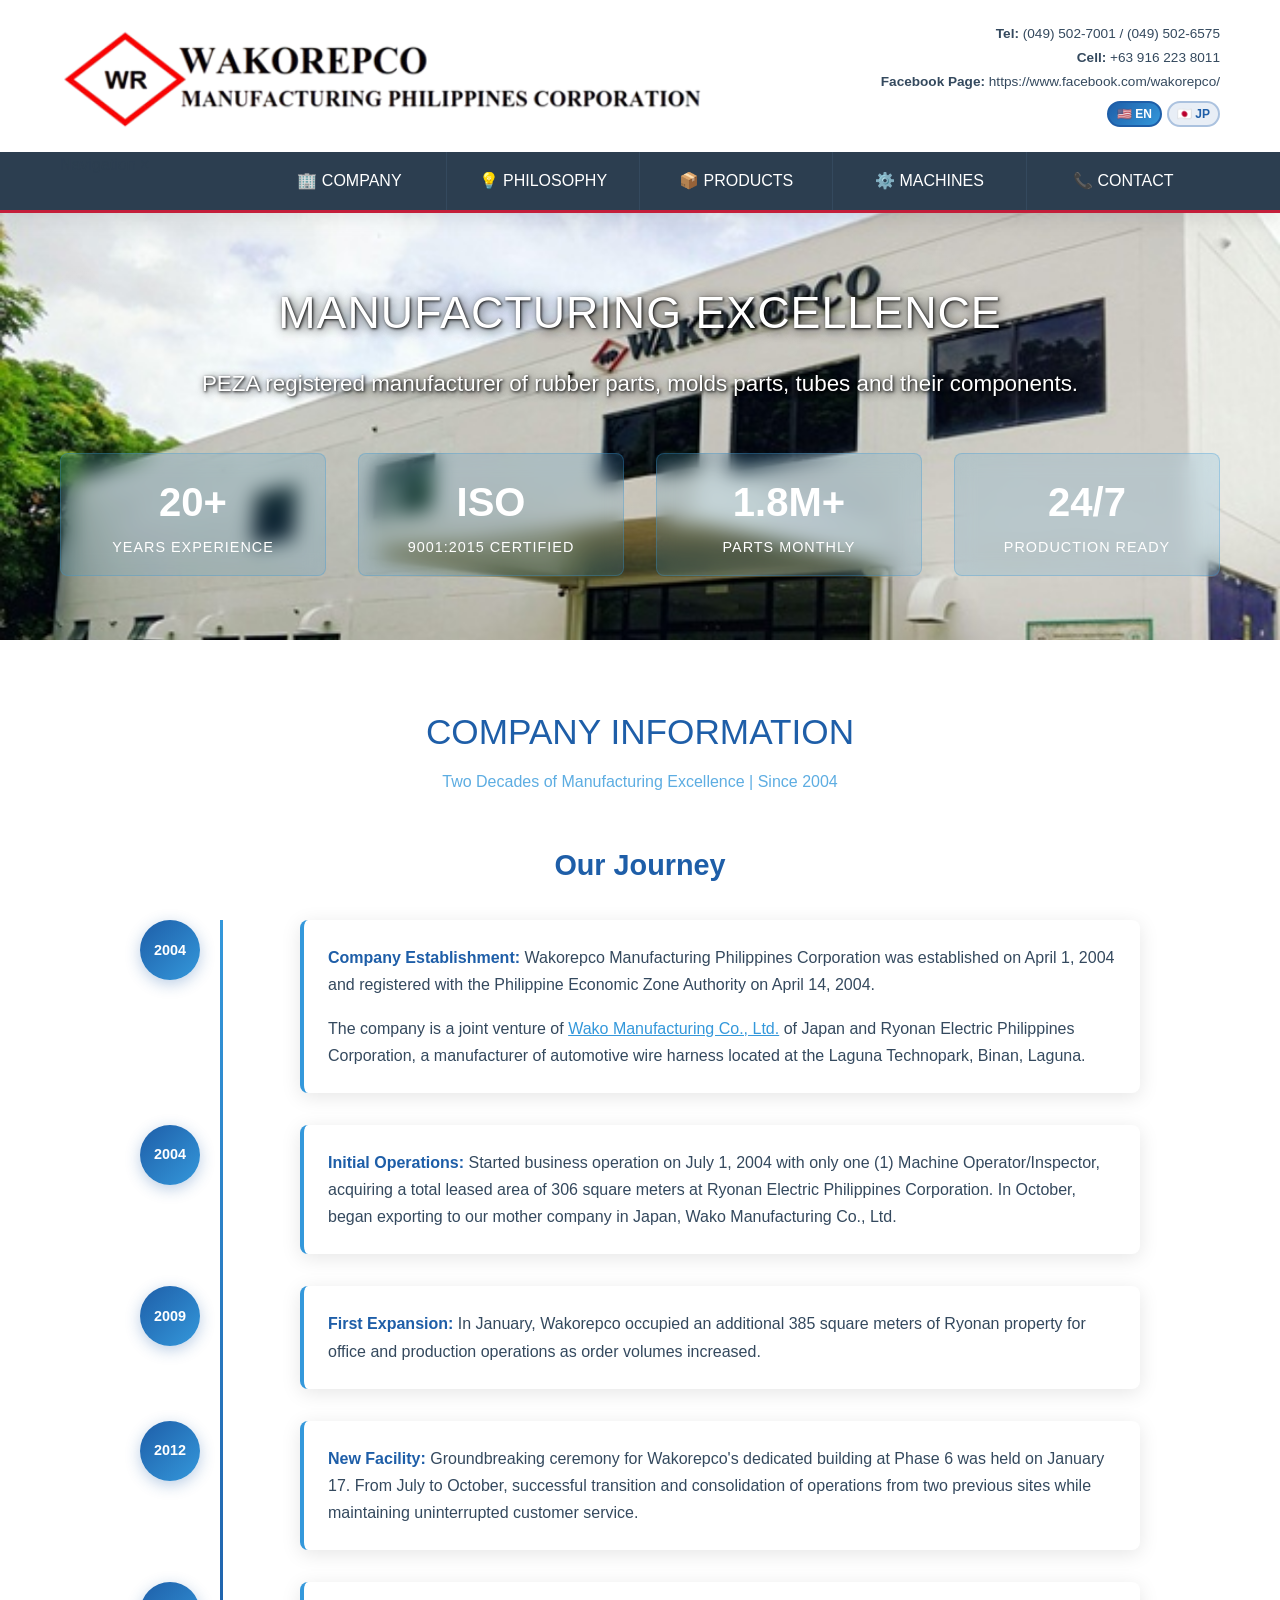
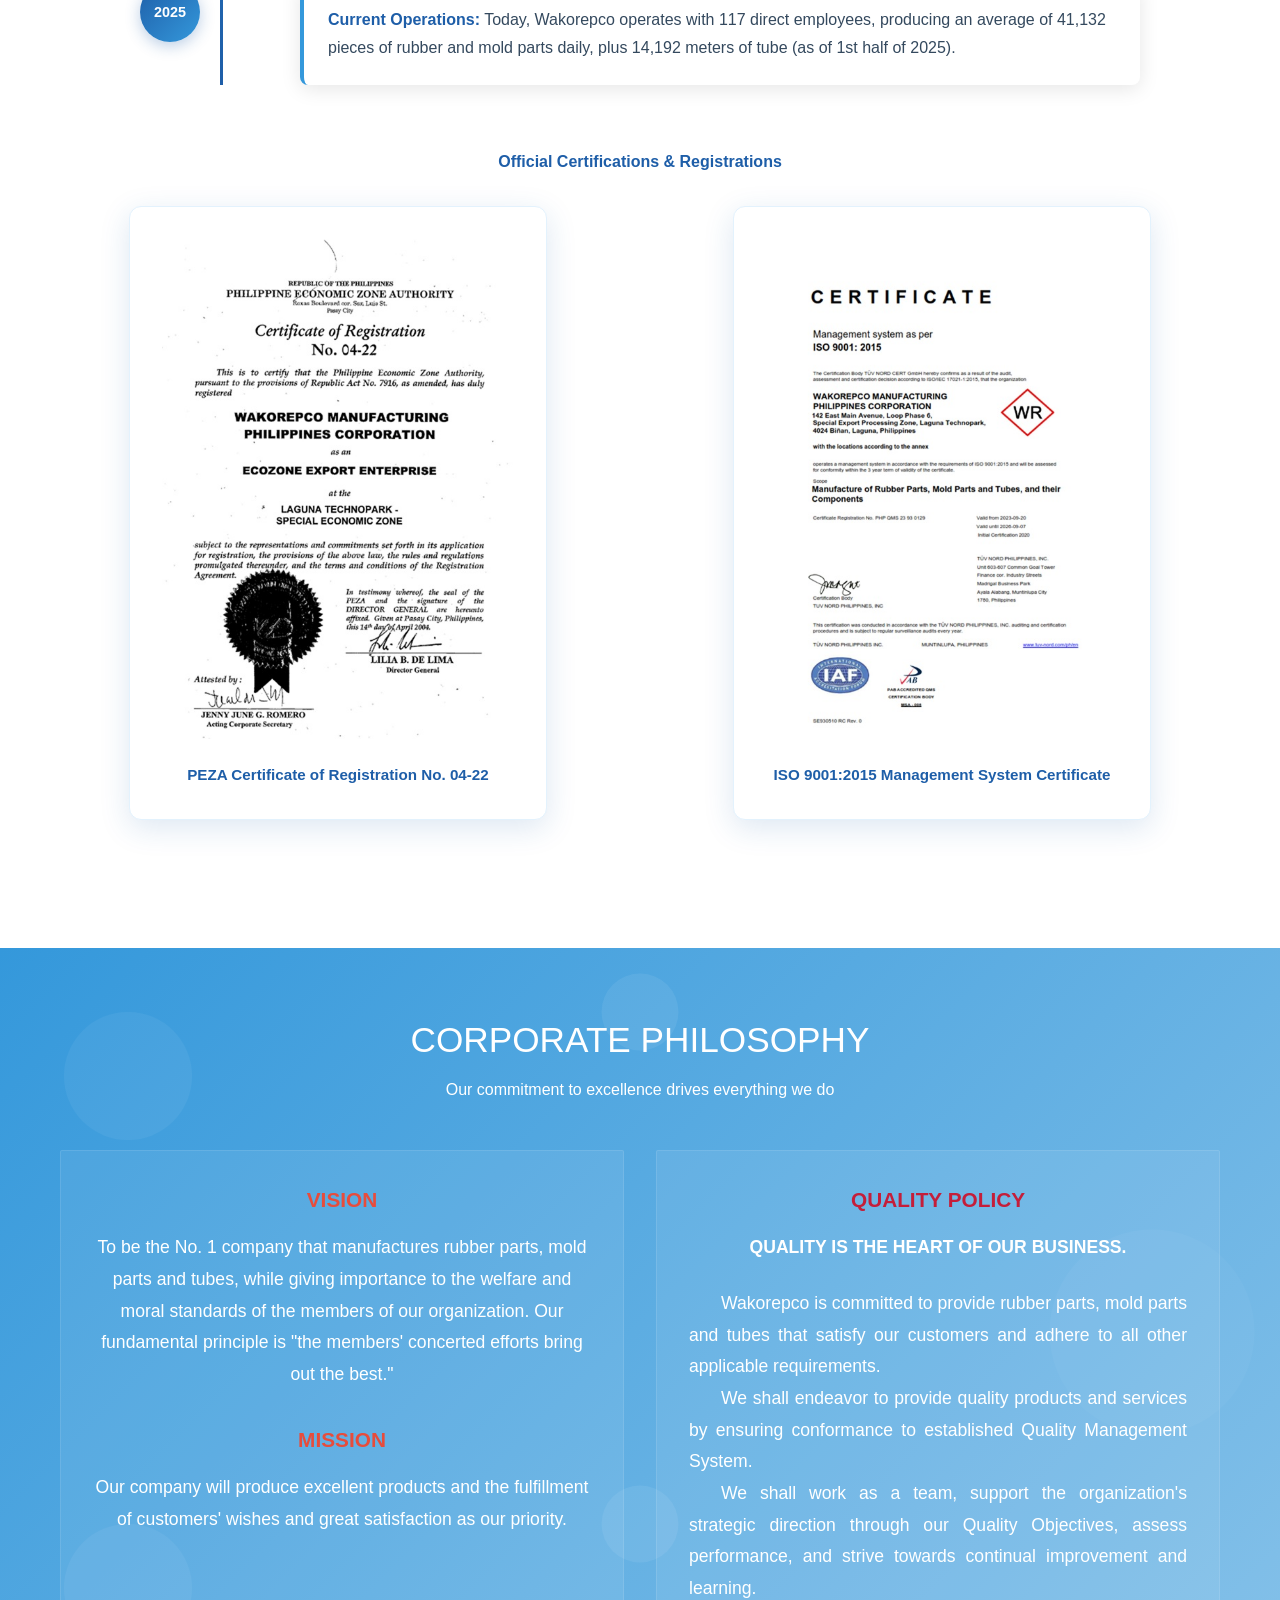
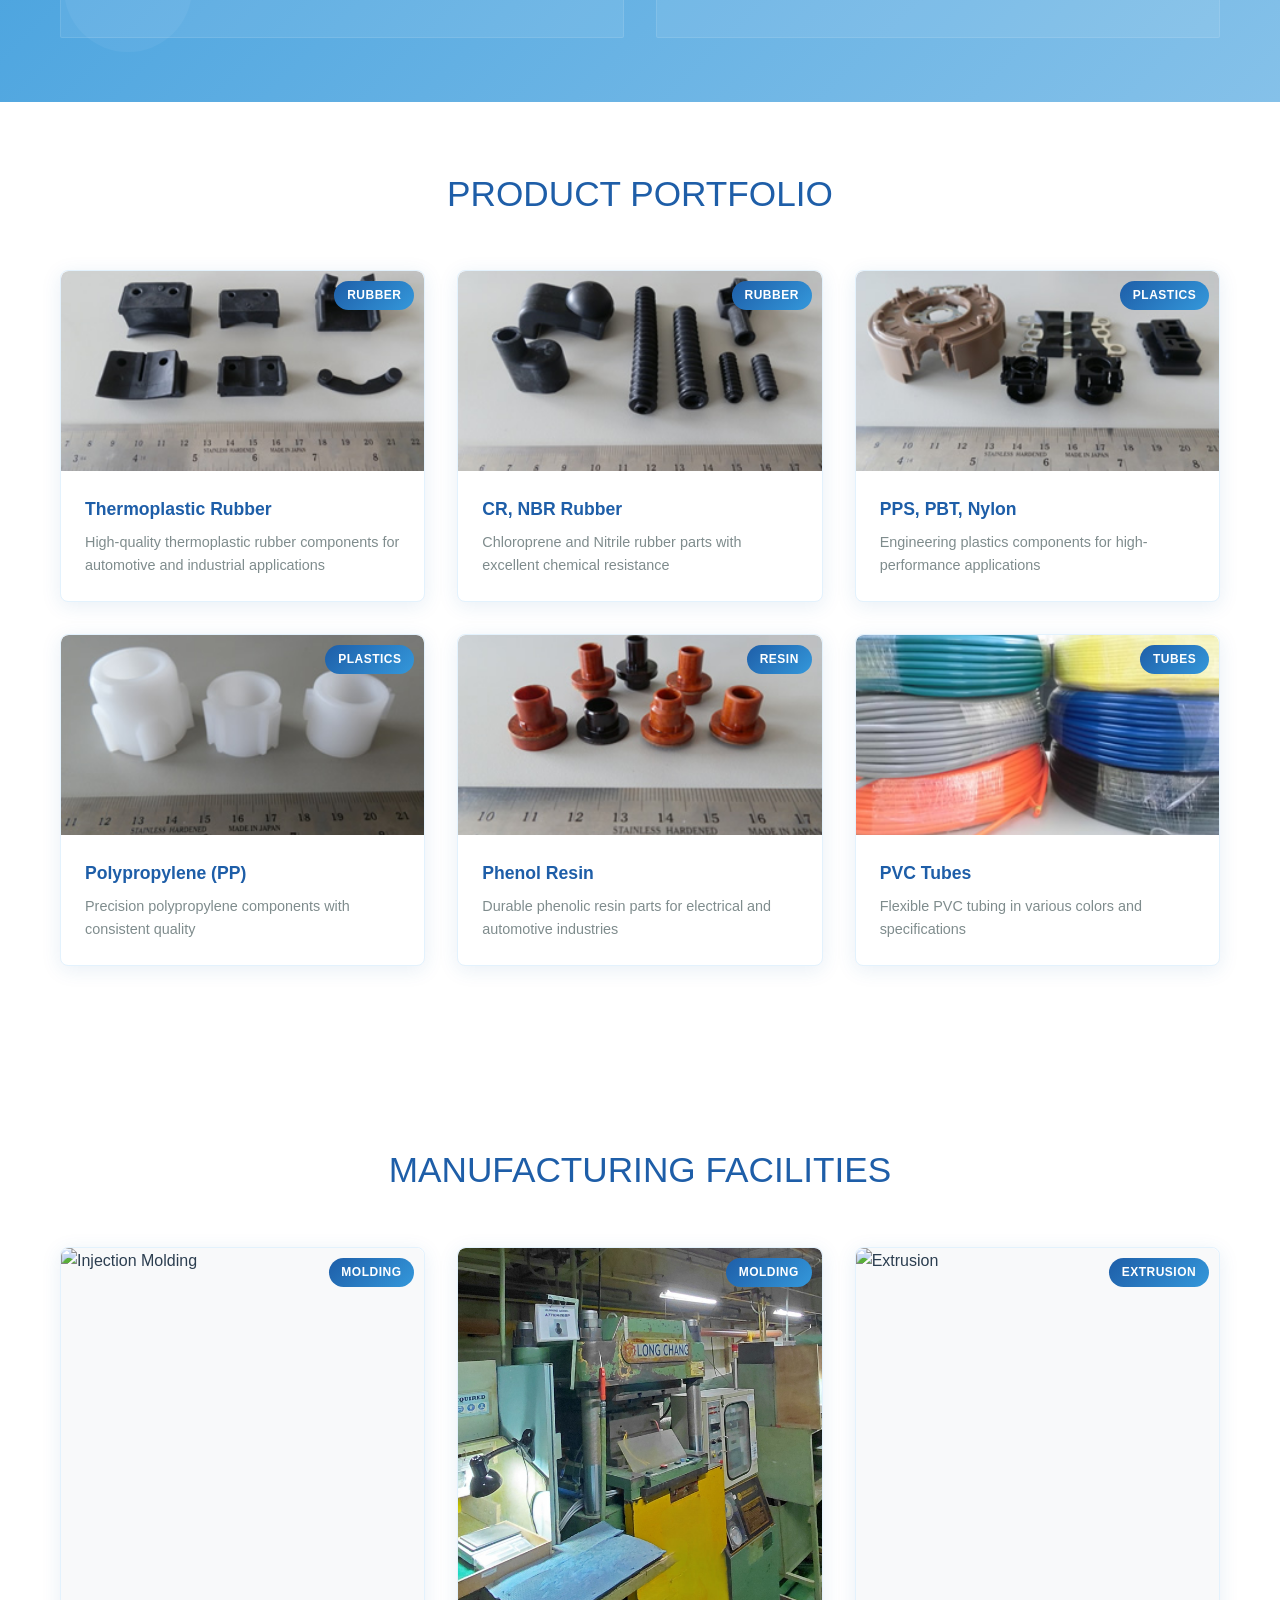
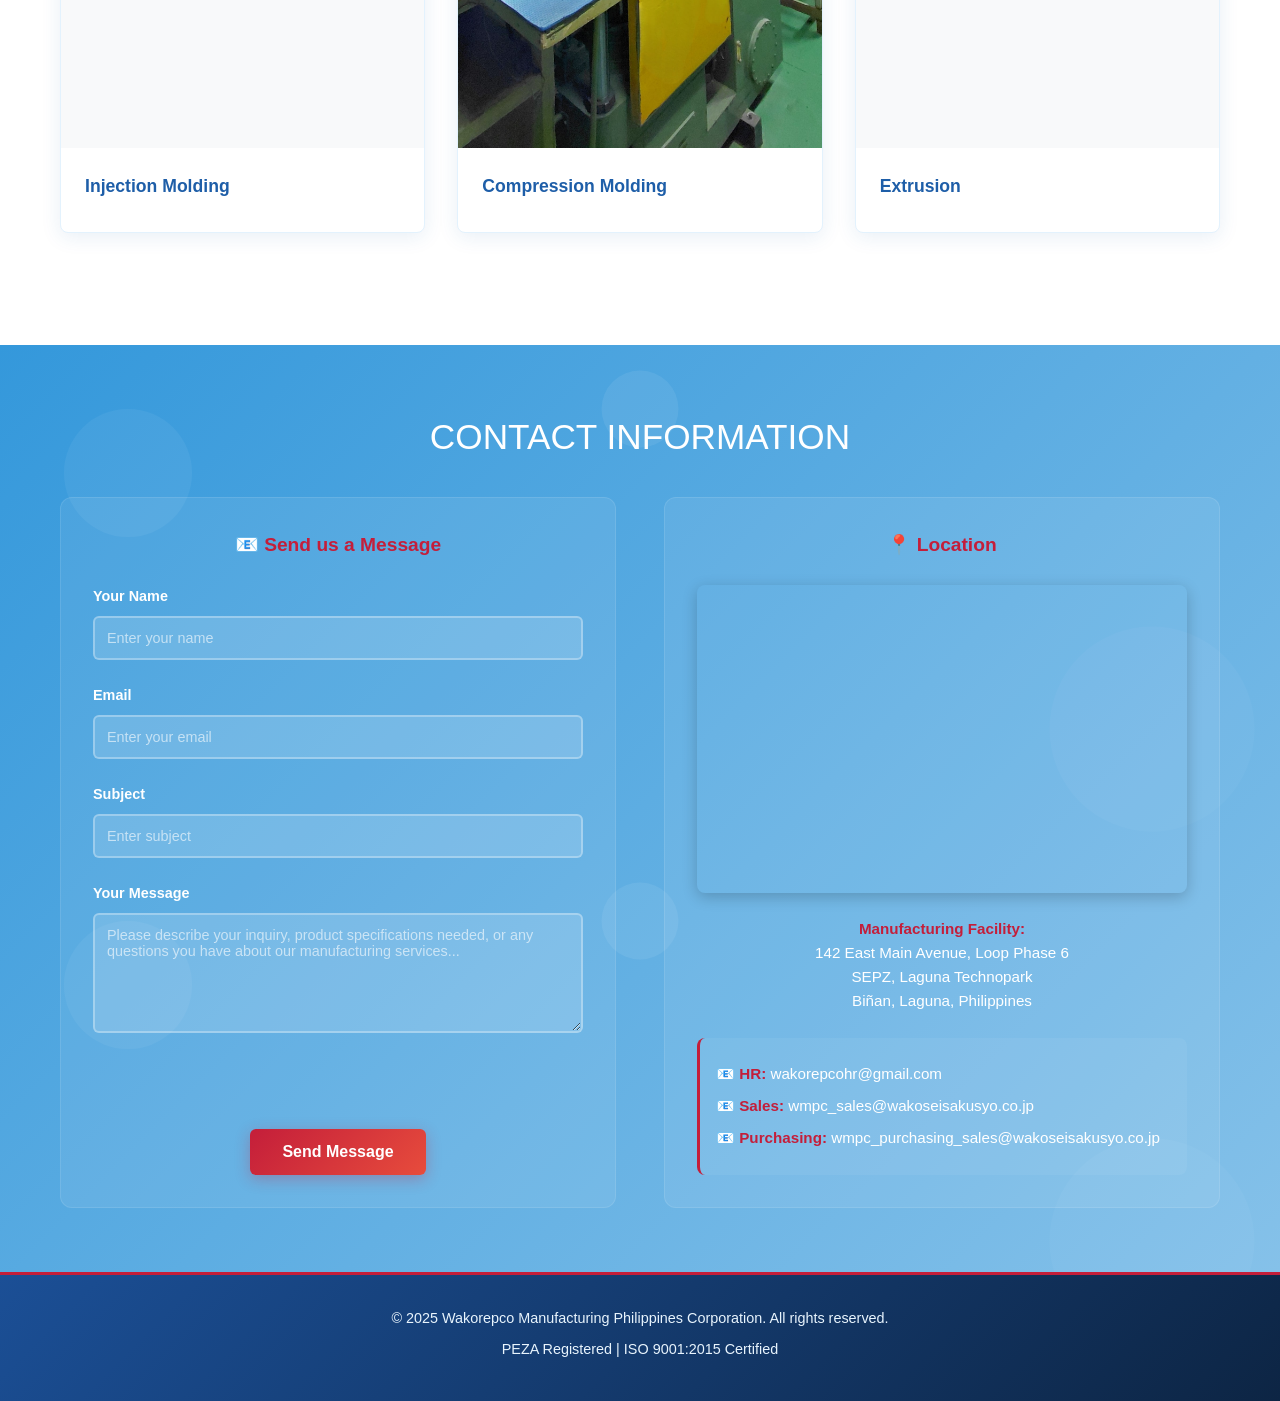
==== index.html @ 09bb44f9 "Fix translation system to properly render HTML content - Change textContent to innerHTML in switchLa" ====
<!DOCTYPE html>
<html lang="en">
<head>
    <meta charset="UTF-8">
    <meta name="viewport" content="width=device-width, initial-scale=1.0">
    <title>Wakorepco Manufacturing Philippines Corporation | PEZA Registered Rubber & Mold Parts Manufacturer</title>
    
    <!-- SEO Meta Tags -->
    <meta name="description" content="PEZA registered manufacturer of rubber parts, molds parts, tubes and their components in Laguna Technopark. 20+ years experience, 1.8M+ parts monthly capacity, joint venture with WAKO Manufacturing Co., Ltd. Japan.">
    <meta name="keywords" content="rubber parts Philippines, mold parts manufacturer, precision tubes, ISO 9001:2015 certified, SEPZ Laguna, thermoplastic rubber, phenol resin, PVC tubes, manufacturing Philippines, Japanese quality">
    <meta name="author" content="Wakorepco Manufacturing Philippines Corporation">
    <meta name="robots" content="index, follow">
    <meta name="language" content="English">
    <meta name="geo.region" content="PH-LAG">
    <meta name="geo.placename" content="Biñan, Laguna, Philippines">
    <meta name="geo.position" content="14.2860229;121.0687276">
    <meta name="ICBM" content="14.2860229, 121.0687276">
    
    <!-- Open Graph Meta Tags for Social Media -->
    <meta property="og:title" content="Wakorepco Manufacturing Philippines Corporation | PEZA Registered Manufacturer">
    <meta property="og:description" content="PEZA registered manufacturer of rubber parts, molds parts, tubes and their components. Joint venture with WAKO Manufacturing Co., Ltd. Japan, located at Laguna Technopark, Binan, Laguna.">
    <meta property="og:type" content="website">
    <meta property="og:url" content="https://wakorepco.onrender.com">
    <meta property="og:image" content="https://wakorepco.onrender.com/header-removebg-preview.png">
    <meta property="og:site_name" content="Wakorepco Manufacturing Philippines Corporation">
    <meta property="og:locale" content="en_PH">
    
    <!-- Twitter Card Meta Tags -->
    <meta name="twitter:card" content="summary_large_image">
    <meta name="twitter:title" content="Wakorepco Manufacturing Philippines Corporation | PEZA Registered Manufacturing">
    <meta name="twitter:description" content="PEZA registered manufacturer of rubber parts, molds parts, tubes and their components at Laguna Technopark, Binan, Laguna.">
    <meta name="twitter:image" content="https://wakorepco.onrender.com/header-removebg-preview.png">
    
    <!-- Favicon -->
    <link rel="icon" type="image/png" href="logo.png">
    <link rel="apple-touch-icon" href="logo.png">
    
    <!-- Canonical URL -->
    <link rel="canonical" href="https://wakorepco.onrender.com">
    
    <!-- Schema.org Structured Data -->
    <script type="application/ld+json">
    {
      "@context": "https://schema.org",
      "@type": "Manufacturing",
      "name": "Wakorepco Manufacturing Philippines Corporation",
      "description": "PEZA registered manufacturer of rubber parts, molds parts, tubes and their components",
      "url": "https://wakorepco.onrender.com",
      "logo": "https://wakorepco.onrender.com/logo.png",
      "image": "https://wakorepco.onrender.com/Building bg.jpg",
      "telephone": "+63-49-502-7001",
      "email": "wakorepcohr@gmail.com",
      "address": {
        "@type": "PostalAddress",
        "streetAddress": "142 East Main Avenue, Loop Phase 6",
        "addressLocality": "Biñan",
        "addressRegion": "Laguna",
        "postalCode": "4024",
        "addressCountry": "PH"
      },
      "geo": {
        "@type": "GeoCoordinates",
        "latitude": 14.2860229,
        "longitude": 121.0687276
      },
      "foundingDate": "2004-04-01",
      "numberOfEmployees": "117",
      "hasCredential": [
        {
          "@type": "EducationalOccupationalCredential",
          "name": "ISO 9001:2015 Certification",
          "credentialCategory": "Quality Management System"
        }
      ],
      "makesOffer": [
        {
          "@type": "Offer",
          "itemOffered": {
            "@type": "Product",
            "name": "Rubber Parts Manufacturing"
          }
        },
        {
          "@type": "Offer", 
          "itemOffered": {
            "@type": "Product",
            "name": "Mold Parts Manufacturing"
          }
        },
        {
          "@type": "Offer",
          "itemOffered": {
            "@type": "Product", 
            "name": "Precision Tubes Manufacturing"
          }
        }
      ],
      "sameAs": [
        "https://www.facebook.com/wakorepco"
      ]
    }
    </script>
    <style>
        * {
            margin: 0;
            padding: 0;
            box-sizing: border-box;
        }

        body {
            font-family: 'Arial', sans-serif;
            line-height: 1.6;
            color: #2c3e50;
            background-color: #ffffff;
        }

        .container {
            max-width: 1200px;
            margin: 0 auto;
            padding: 0 20px;
        }

        /* Header Styles */
          header {
            background: #ffffff;
            border-bottom: 3px solid #c41e3a;
            box-shadow: 0 4px 20px rgba(0,0,0,0.1);
            position: sticky;
            top: 0;
            z-index: 1000;
        }

        .header-content {
            display: flex;
            justify-content: space-between;
            align-items: center;
            padding: 1rem 0;
        }

        .logo {
            display: flex;
            align-items: center;
            gap: 15px;
        }
        .logo-image {
            height: 120px;
            width: auto;
            margin-right: 15px;
        }
        .logo-placeholder {
            display: flex;
            align-items: center;
            gap: 15px;
        }

        .company-info h1 {
            font-size: 1.8rem;
            font-weight: 700;
            color: #2c3e50;
            margin-bottom: 2px;
        }

        .company-tagline {
            font-size: 0.85rem;
            color: #7f8c8d;
            font-weight: 500;
        }

        .header-contact {
            text-align: right;
            font-size: 0.85rem;
            color: #34495e;
        }

        .header-contact div {
            margin-bottom: 2px;
        }

        /* Language Switcher */
        .language-switcher {
            display: flex;
            gap: 5px;
            margin-top: 8px;
            justify-content: flex-end;
        }

        .lang-btn {
            background: rgba(30,94,168,0.1);
            border: 2px solid rgba(30,94,168,0.3);
            color: #1e5ea8;
            padding: 4px 8px;
            border-radius: 15px;
            font-size: 0.75rem;
            font-weight: 600;
            cursor: pointer;
            transition: all 0.3s ease;
            display: flex;
            align-items: center;
            gap: 2px;
        }

        .lang-btn:hover {
            background: rgba(30,94,168,0.2);
            border-color: rgba(30,94,168,0.5);
            transform: translateY(-1px);
        }

        .lang-btn.active {
            background: linear-gradient(135deg, #1e5ea8 0%, #3498db 100%);
            border-color: #1e5ea8;
            color: white;
        }

        /* Navigation */
          nav {
            background: #2c3e50;
            padding: 0;
            position: relative;
        }

        .nav-links {
            display: flex;
            list-style: none;
            margin: 0;
            padding: 0;
        }

        .nav-links li {
            flex: 1;
        }

        .nav-links a {
            display: block;
            color: white;
            text-decoration: none;
            padding: 1rem;
            text-align: center;
            font-weight: 500;
            transition: background 0.3s ease;
            border-right: 1px solid #34495e;
        }

        .nav-links li:last-child a {
            border-right: none;
        }

        .nav-links a:hover {
            background: linear-gradient(135deg, #3498db 0%, #5dade2 100%);
            transform: translateY(-1px);
        }

        /* Mobile Menu Toggle */
        .mobile-menu-toggle {
            display: none;
            flex-direction: column;
            cursor: pointer;
            padding: 8px;
            z-index: 1001;
            position: absolute;
            top: 50%;
            right: 20px;
            transform: translateY(-50%);
            background: transparent;
            border: 2px solid rgba(255,255,255,0.3);
            border-radius: 8px;
            transition: all 0.3s ease;
            width: 40px;
            height: 40px;
            justify-content: center;
            align-items: center;
        }

        .mobile-menu-toggle:hover {
            background: rgba(255,255,255,0.1);
            border-color: rgba(255,255,255,0.5);
        }

        .mobile-menu-toggle span {
            width: 20px;
            height: 2px;
            background: white;
            margin: 2px 0;
            transition: 0.3s;
            border-radius: 1px;
            display: block;
        }

        .mobile-menu-toggle.active {
            background: rgba(255,255,255,0.15);
            border-color: rgba(255,255,255,0.6);
        }

        .mobile-menu-toggle.active span:nth-child(1) {
            transform: rotate(-45deg) translate(-3px, 4px);
        }

        .mobile-menu-toggle.active span:nth-child(2) {
            opacity: 0;
        }

        .mobile-menu-toggle.active span:nth-child(3) {
            transform: rotate(45deg) translate(-3px, -4px);
        }

        /* Hero Section */
        .hero {
            background: url('Building bg.jpg') right 20%/cover no-repeat;
            color: white;
            padding: 4rem 0;
            text-align: center;
            position: relative;
            overflow: hidden;
        }

        .hero::before {
            content: '';
            position: absolute;
            top: 0;
            left: 0;
            right: 0;
            bottom: 0;
            background: linear-gradient(135deg, rgba(52, 152, 219, 0.7) 0%, rgba(52, 152, 219, 0.4) 50%, rgba(52, 152, 219, 0.2) 100%);
            z-index: 1;
        }

        .hero .container {
            position: relative;
            z-index: 2;
        }

        .hero::before {
            content: '';
            position: absolute;
            top: 0;
            left: 0;
            right: 0;
            bottom: 0;
            background: url('data:image/svg+xml,<svg xmlns="http://www.w3.org/2000/svg" viewBox="0 0 1000 1000"><defs><radialGradient id="a" cx="50%" cy="50%"><stop offset="0%" stop-color="%23ffffff" stop-opacity="0.1"/><stop offset="100%" stop-color="%23ffffff" stop-opacity="0"/></radialGradient></defs><circle cx="200" cy="200" r="150" fill="url(%23a)"/><circle cx="800" cy="300" r="100" fill="url(%23a)"/><circle cx="400" cy="700" r="120" fill="url(%23a)"/></svg>');
            opacity: 0.3;
            z-index: 0;
        }


        .hero h1 {
            font-size: 2.8rem;
            font-weight: 300;
            margin-bottom: 1rem;
            letter-spacing: 1px;
            text-shadow: 2px 2px 12px rgba(0,0,0,0.8), 1px 1px 3px rgba(0,0,0,0.9);
        }

        .hero p {
            font-size: 1.4rem;
            margin-bottom: 2rem;
            font-weight: 400;
            line-height: 1.8;
            color: white;
            text-shadow: 2px 2px 8px rgba(0,0,0,0.8), 1px 1px 3px rgba(0,0,0,0.9);
        }

        .hero-stats {
            display: grid;
            grid-template-columns: repeat(auto-fit, minmax(200px, 1fr));
            gap: 2rem;
            margin-top: 3rem;
            position: relative;
            z-index: 1;
        }

        .stat-item {
            text-align: center;
            padding: 1rem;
            background: rgba(52, 152, 219, 0.15);
            border-radius: 8px;
            backdrop-filter: blur(10px);
            border: 1px solid rgba(52, 152, 219, 0.3);
        }

        .stat-number {
            font-size: 2.5rem;
            font-weight: 700;
            color: #ffffff;
            display: block;
        }

        .stat-label {
            font-size: 0.9rem;
            color: #ffffff;
            text-transform: uppercase;
            letter-spacing: 1px;
        }

        /* Section Styles */
        .section {
            padding: 4rem 0;
        }

        .section-alt {
            background: #f8f9fa;
        }

        .section-title {
            font-size: 2.2rem;
            font-weight: 300;
            color: #1e5ea8;
            margin-bottom: 0.5rem;
            text-align: center;
        }

        .products-section .section-title {
            margin-bottom: 3rem;
        }

        #facilities .section-title {
            margin-bottom: 3rem;
        }

        .section-subtitle {
            text-align: center;
            color: #5dade2;
            margin-bottom: 3rem;
            font-size: 1rem;
        }

        /* Company Information Grid */
        .company-grid {
            display: grid;
            grid-template-columns: repeat(auto-fit, minmax(350px, 1fr));
            gap: 2rem;
            margin-bottom: 3rem;
        }

        .company-card {
            background: white;
            padding: 2rem;
            border: 1px solid #ecf0f1;
            border-radius: 2px;
            box-shadow: 0 2px 10px rgba(0,0,0,0.05);
        }

        .company-card h3 {
            color: #1e5ea8;
            font-size: 1.1rem;
            font-weight: 600;
            margin-bottom: 1rem;
            padding-bottom: 0.5rem;
            border-bottom: 2px solid #3498db;
            display: inline-block;
        }

        .company-card p {
            margin-bottom: 0.5rem;
            font-size: 0.95rem;
            line-height: 1.6;
        }

        .company-card strong {
            color: #1e5ea8;
        }

        /* Company History Timeline */
        .company-history {
            margin-bottom: 4rem;
        }

        .history-text h3 {
            font-size: 1.8rem;
            color: #1e5ea8;
            margin-bottom: 2rem;
            text-align: center;
            font-weight: 600;
        }

        .timeline {
            position: relative;
            max-width: 1000px;
            margin: 0 auto;
        }

        .timeline::before {
            content: '';
            position: absolute;
            left: 80px;
            top: 0;
            bottom: 0;
            width: 3px;
            background: linear-gradient(180deg, #3498db 0%, #1e5ea8 100%);
        }

        .timeline-item {
            position: relative;
            margin-bottom: 2rem;
            padding-left: 140px;
        }

        .timeline-year {
            position: absolute;
            left: 0;
            top: 0;
            width: 60px;
            height: 60px;
            background: linear-gradient(135deg, #1e5ea8 0%, #3498db 100%);
            color: white;
            border-radius: 50%;
            display: flex;
            align-items: center;
            justify-content: center;
            font-weight: 700;
            font-size: 0.9rem;
            box-shadow: 0 4px 15px rgba(30,94,168,0.3);
            z-index: 10;
        }

        .timeline-content {
            background: white;
            padding: 1.5rem;
            border-radius: 8px;
            box-shadow: 0 4px 20px rgba(0,0,0,0.1);
            border-left: 4px solid #3498db;
            margin-left: 20px;
        }

        .timeline-content p {
            margin-bottom: 1rem;
            line-height: 1.7;
            color: #34495e;
        }

        .timeline-content p:last-child {
            margin-bottom: 0;
        }

        .timeline-content strong {
            color: #1e5ea8;
        }

        /* Content Links */
        p a {
            color: #3498db;
            text-decoration: underline;
            transition: color 0.3s ease;
        }
        
        p a:hover {
            color: #1e5ea8;
            text-decoration: underline;
        }

        /* Certifications Section */
        .certifications-section {
            margin: 4rem 0;
            text-align: center;
        }

        .certification-images {
            display: grid;
            grid-template-columns: repeat(auto-fit, minmax(400px, 1fr));
            gap: 3rem;
            margin-top: 2rem;
            justify-items: center;
        }

        .cert-image {
            background: white;
            padding: 2rem;
            border-radius: 12px;
            box-shadow: 0 8px 30px rgba(30,94,168,0.15);
            border: 1px solid #e3f2fd;
            transition: transform 0.3s ease, box-shadow 0.3s ease;
        }

        .cert-image:hover {
            transform: translateY(-5px);
            box-shadow: 0 12px 40px rgba(30,94,168,0.2);
        }

        .cert-image img {
            max-width: 100%;
            height: auto;
            max-height: 500px;
            border-radius: 8px;
            margin-bottom: 1rem;
        }

        .cert-image p {
            font-size: 0.95rem;
            color: #1e5ea8;
            font-weight: 600;
            margin: 0;
        }

        /* Company Statistics */
        .company-stats {
            display: grid;
            grid-template-columns: repeat(auto-fit, minmax(200px, 1fr));
            gap: 2rem;
            margin-top: 3rem;
        }

        .stat-card {
            background: white;
            padding: 2rem;
            border-radius: 12px;
            text-align: center;
            box-shadow: 0 6px 25px rgba(30,94,168,0.1);
            border: 1px solid #e3f2fd;
            border-top: 4px solid #3498db;
            transition: transform 0.3s ease, box-shadow 0.3s ease;
        }

        .stat-card:hover {
            transform: translateY(-3px);
            box-shadow: 0 10px 35px rgba(30,94,168,0.15);
        }

        .stat-card .stat-number {
            font-size: 2.2rem;
            font-weight: 700;
            color: #1e5ea8;
            display: block;
            margin-bottom: 0.5rem;
        }

        .stat-card .stat-label {
            font-size: 0.9rem;
            color: #7f8c8d;
            text-transform: uppercase;
            letter-spacing: 1px;
            font-weight: 500;
        }

        /* Philosophy Section */
        .philosophy-section {
            background: linear-gradient(135deg, #3498db 0%, #5dade2 50%, #85c1e9 100%);
            color: white;
            position: relative;
            overflow: hidden;
        }

        .philosophy-section::before {
            content: '';
            position: absolute;
            top: 0;
            left: 0;
            right: 0;
            bottom: 0;
            background: url('data:image/svg+xml,<svg xmlns="http://www.w3.org/2000/svg" viewBox="0 0 1000 400"><circle cx="100" cy="100" r="50" fill="%23ffffff" opacity="0.05"/><circle cx="900" cy="300" r="80" fill="%23ffffff" opacity="0.03"/><circle cx="500" cy="50" r="30" fill="%23ffffff" opacity="0.07"/></svg>');
            z-index: 0;
        }


        .philosophy-section .section-title,
        .philosophy-section .section-subtitle {
            color: white;
            position: relative;
            z-index: 1;
        }

        .philosophy-grid {
            display: grid;
            grid-template-columns: repeat(auto-fit, minmax(350px, 1fr));
            gap: 2rem;
            position: relative;
            z-index: 1;
        }

        .philosophy-card {
            background: rgba(255,255,255,0.08);
            padding: 2rem;
            border: 1px solid rgba(255,255,255,0.1);
            border-radius: 2px;
        }

        .philosophy-card h3 {
            font-size: 1.3rem;
            font-weight: 600;
            margin-bottom: 1rem;
            color: #c41e3a;
        }

        .philosophy-card p {
            line-height: 1.8;
            font-size: 1.1rem;
        }

        /* Product Gallery Styles */
        .product-gallery {
            margin-bottom: 3rem;
        }

        .gallery-title {
            font-size: 1.8rem;
            color: #1e5ea8;
            text-align: center;
            margin-bottom: 2rem;
            font-weight: 600;
            position: relative;
        }

        .gallery-title::after {
            content: '';
            position: absolute;
            bottom: -8px;
            left: 50%;
            transform: translateX(-50%);
            width: 60px;
            height: 3px;
            background: linear-gradient(90deg, #3498db, #5dade2);
        }

        .product-grid {
            display: grid;
            grid-template-columns: repeat(auto-fit, minmax(300px, 1fr));
            gap: 2rem;
            margin-bottom: 3rem;
        }

        .product-item {
            background: white;
            border-radius: 8px;
            overflow: hidden;
            box-shadow: 0 4px 20px rgba(30,94,168,0.1);
            transition: all 0.3s ease;
            border: 1px solid #e3f2fd;
        }

        .product-item:hover {
            transform: translateY(-5px);
            box-shadow: 0 8px 30px rgba(30,94,168,0.2);
        }

        .product-image {
            position: relative;
            height: 200px;
            overflow: hidden;
            background: #f8f9fa;
            border-radius: 8px 8px 0 0;
        }

        .product-overlay {
            position: absolute;
            top: 10px;
            right: 10px;
            background: linear-gradient(135deg, #1e5ea8, #3498db);
            color: white;
            padding: 0.3rem 0.8rem;
            border-radius: 15px;
            font-size: 0.75rem;
            font-weight: 600;
            text-transform: uppercase;
            letter-spacing: 0.5px;
        }

        .product-info {
            padding: 1.5rem;
        }

        .product-info h4 {
            color: #1e5ea8;
            font-size: 1.1rem;
            font-weight: 600;
            margin-bottom: 0.5rem;
        }

        .product-info p {
            color: #7f8c8d;
            font-size: 0.9rem;
            line-height: 1.6;
        }

        /* Product item interactivity */
        .product-item {
            cursor: pointer;
            position: relative;
            z-index: 1;
            pointer-events: auto;
        }

        .product-zoom-icon {
            position: absolute;
            top: 10px;
            right: 10px;
            background: rgba(30,94,168,0.9);
            color: white;
            width: 35px;
            height: 35px;
            border-radius: 50%;
            display: flex;
            align-items: center;
            justify-content: center;
            font-size: 20px;
            opacity: 0;
            transition: all 0.3s ease;
            cursor: pointer;
        }

        .product-item:hover .product-zoom-icon {
            opacity: 1;
        }

        /* Lightbox Styles */
        .lightbox-modal {
            display: none;
            position: fixed;
            top: 0;
            left: 0;
            width: 100%;
            height: 100%;
            background: rgba(0, 0, 0, 0.9);
            z-index: 2000;
            align-items: center;
            justify-content: center;
        }

        .lightbox-modal.show {
            display: flex !important;
        }

        .lightbox-content {
            background: white;
            border-radius: 12px;
            max-width: 90%;
            max-height: 90%;
            position: relative;
            display: flex;
            flex-direction: column;
            overflow: hidden;
            box-shadow: 0 20px 60px rgba(0,0,0,0.3);
        }

        .lightbox-close {
            position: absolute;
            top: 15px;
            right: 20px;
            font-size: 30px;
            color: #666;
            cursor: pointer;
            z-index: 10;
            background: rgba(255,255,255,0.9);
            width: 40px;
            height: 40px;
            border-radius: 50%;
            display: flex;
            align-items: center;
            justify-content: center;
            transition: all 0.3s ease;
        }

        .lightbox-close:hover {
            background: rgba(196,30,58,0.9);
            color: white;
        }

        #lightboxImage {
            width: 100%;
            max-height: 70vh;
            object-fit: contain;
            background: #f8f9fa;
        }

        .lightbox-info {
            padding: 2rem;
            text-align: center;
        }

        .lightbox-info h3 {
            color: #3498db;
            margin-bottom: 1rem;
            font-size: 1.5rem;
        }

        .lightbox-info p {
            color: #3498db;
            line-height: 1.6;
        }

        /* Products Table */
        .products-section {
            background: white;
        }

        .table-container {
            background: white;
            border: 1px solid #ecf0f1;
            border-radius: 2px;
            overflow: hidden;
            margin-bottom: 2rem;
            box-shadow: 0 2px 10px rgba(0,0,0,0.05);
        }

        .table-header {
            background: linear-gradient(135deg, #1e5ea8 0%, #2471a3 100%);
            color: white;
            padding: 1rem 1.5rem;
            font-size: 1.1rem;
            font-weight: 600;
        }

        table {
            width: 100%;
            border-collapse: collapse;
        }

        th {
            background: linear-gradient(135deg, #e3f2fd 0%, #f8f9fa 100%);
            padding: 1rem 1.5rem;
            text-align: left;
            font-weight: 600;
            color: #1e5ea8;
            border-bottom: 2px solid #3498db;
            font-size: 0.9rem;
            text-transform: uppercase;
            letter-spacing: 0.5px;
        }

        td {
            padding: 1rem 1.5rem;
            border-bottom: 1px solid #ecf0f1;
            font-size: 0.95rem;
        }

        tr:nth-child(even) {
            background: #fafbfc;
        }

        tr:hover {
            background: linear-gradient(135deg, #e3f2fd 0%, #f1f8ff 100%);
        }

        /* Facilities Section */
        .facilities-grid {
            display: grid;
            grid-template-columns: repeat(auto-fit, minmax(300px, 1fr));
            gap: 1.5rem;
        }

        .facility-card {
            background: white;
            padding: 2rem;
            border: 1px solid #e3f2fd;
            border-radius: 8px;
            border-left: 4px solid #3498db;
            box-shadow: 0 4px 20px rgba(30,94,168,0.1);
            transition: transform 0.3s ease, box-shadow 0.3s ease;
        }

        .facility-card:hover {
            transform: translateY(-2px);
            box-shadow: 0 8px 30px rgba(30,94,168,0.15);
        }

        .facility-card h3 {
            color: #1e5ea8;
            font-size: 1.1rem;
            font-weight: 600;
            margin-bottom: 1rem;
        }

        .facility-card p {
            color: #7f8c8d;
            font-size: 0.9rem;
            line-height: 1.6;
        }

        #facilities .product-image {
            height: 500px;
        }

        /* Contact Section */
        .contact-section {
            background: linear-gradient(135deg, #3498db 0%, #5dade2 50%, #85c1e9 100%);
            color: white;
            position: relative;
            overflow: hidden;
        }

        .contact-section::before {
            content: '';
            position: absolute;
            top: 0;
            left: 0;
            right: 0;
            bottom: 0;
            background: url('data:image/svg+xml,<svg xmlns="http://www.w3.org/2000/svg" viewBox="0 0 1000 400"><circle cx="100" cy="100" r="50" fill="%23ffffff" opacity="0.05"/><circle cx="900" cy="300" r="80" fill="%23ffffff" opacity="0.03"/><circle cx="500" cy="50" r="30" fill="%23ffffff" opacity="0.07"/></svg>');
            z-index: 0;
        }

        .contact-section .section-title,
        .contact-section .section-subtitle {
            color: white;
            position: relative;
            z-index: 1;
        }

        .contact-grid {
            display: grid;
            grid-template-columns: repeat(auto-fit, minmax(350px, 1fr));
            gap: 2rem;
            position: relative;
            z-index: 1;
        }

        .contact-card {
            background: rgba(255,255,255,0.08);
            padding: 2rem;
            border: 1px solid rgba(255,255,255,0.1);
            border-radius: 2px;
        }

        .contact-card h3 {
            font-size: 1.2rem;
            font-weight: 600;
            margin-bottom: 1rem;
            color: #c41e3a;
        }

        .contact-info {
            margin-bottom: 0.8rem;
            font-size: 0.95rem;
            line-height: 1.6;
        }

        .contact-info strong {
            color: white;
        }

        /* Side-by-Side Contact Layout */
        .contact-main-grid {
            display: grid;
            grid-template-columns: 1fr 1fr;
            gap: 3rem;
            margin-top: 2rem;
        }

        .location-section, .hours-section {
            background: rgba(255,255,255,0.08);
            padding: 2rem;
            border: 1px solid rgba(255,255,255,0.1);
            border-radius: 12px;
        }

        .location-section h3, .hours-section h3 {
            color: #c41e3a;
            font-size: 1.2rem;
            font-weight: 600;
            margin-bottom: 1.5rem;
            text-align: center;
        }

        .map-container {
            margin-bottom: 1.5rem;
            border-radius: 8px;
            overflow: hidden;
            box-shadow: 0 4px 15px rgba(0,0,0,0.2);
            pointer-events: auto !important;
            position: static !important;
            z-index: auto !important;
        }

        .map-container iframe {
            pointer-events: auto !important;
            position: static !important;
            z-index: auto !important;
        }

        .address-info {
            text-align: center;
            color: white;
            line-height: 1.6;
            font-size: 0.95rem;
        }

        .address-info strong {
            color: #c41e3a;
        }

        .contact-quick-info {
            margin-top: 1.5rem;
            padding: 1rem;
            background: rgba(255,255,255,0.05);
            border-radius: 8px;
            border-left: 3px solid #c41e3a;
        }

        .contact-quick-info p {
            color: white;
            font-size: 0.95rem;
            margin: 0.5rem 0;
            line-height: 1.6;
        }

        .contact-quick-info strong {
            color: #c41e3a;
        }

        .hours-grid {
            display: flex;
            flex-direction: column;
            gap: 1rem;
        }

        .hours-item {
            display: grid;
            grid-template-columns: 1fr 1fr auto;
            gap: 1rem;
            padding: 0.75rem 1rem;
            background: rgba(255,255,255,0.05);
            border-radius: 6px;
            align-items: center;
        }

        .hours-item .day {
            font-weight: 600;
            color: white;
        }

        .hours-item .time {
            color: #e8f4fd;
            font-size: 0.9rem;
        }

        .hours-item .status {
            padding: 0.25rem 0.75rem;
            border-radius: 15px;
            font-size: 0.75rem;
            font-weight: 600;
            text-align: center;
        }

        .status.open {
            background: #27ae60;
            color: white;
        }

        .status.appointment {
            background: #f39c12;
            color: white;
        }

        .status.closed {
            background: #e74c3c;
            color: white;
        }

        .hours-highlight {
            margin-top: 1rem;
            padding: 1rem;
            background: rgba(196,30,58,0.2);
            border-radius: 8px;
            text-align: center;
            color: white;
            border: 1px solid rgba(196,30,58,0.3);
        }

        .hours-highlight strong {
            color: #c41e3a;
        }

        /* Contact Form Section */
        .contact-form-section {
            background: rgba(255,255,255,0.08);
            padding: 2rem;
            border: 1px solid rgba(255,255,255,0.1);
            border-radius: 12px;
            min-height: 100%;
            display: flex;
            flex-direction: column;
        }

        .contact-form-section h3 {
            color: #c41e3a;
            font-size: 1.2rem;
            font-weight: 600;
            margin-bottom: 1.5rem;
            text-align: center;
        }

        .contact-form {
            display: flex;
            flex-direction: column;
            gap: 1.5rem;
            flex-grow: 1;
        }


        .form-group {
            display: flex;
            flex-direction: column;
        }

        .form-group label {
            color: white;
            font-weight: 600;
            margin-bottom: 0.5rem;
            font-size: 0.9rem;
        }

        .required {
            color: #c41e3a;
        }

        .form-group input,
        .form-group textarea {
            padding: 0.75rem;
            border: 1px solid rgba(255,255,255,0.2);
            border-radius: 6px;
            background: rgba(255,255,255,0.1);
            color: white;
            font-size: 0.9rem;
            font-family: inherit;
            transition: all 0.3s ease;
            pointer-events: auto !important;
            position: static !important;
            z-index: auto !important;
        }

        /* Ensure form elements are clickable */
        .contact-form * {
            pointer-events: auto !important;
            position: relative;
        }

        /* Ensure location section and map are clickable */
        .location-section * {
            pointer-events: auto !important;
            position: relative;
        }

        /* Force map container to be interactive */
        .contact-main-grid .location-section {
            pointer-events: auto !important;
            position: relative !important;
            z-index: 999 !important;
        }

        .contact-main-grid .location-section .map-container {
            pointer-events: auto !important;
            position: relative !important;
            z-index: 1000 !important;
            transform: none !important;
        }

        .contact-main-grid .location-section .map-container iframe {
            pointer-events: auto !important;
            position: relative !important;
            z-index: 1001 !important;
            transform: none !important;
        }

        .form-group input:focus,
        .form-group textarea:focus {
            outline: none;
            border-color: #3498db;
            background: rgba(255,255,255,0.15);
            box-shadow: 0 0 0 3px rgba(52,152,219,0.2);
        }

        .form-group input::placeholder,
        .form-group textarea::placeholder {
            color: rgba(255,255,255,0.6);
        }

        .form-group textarea {
            resize: vertical;
            min-height: 120px;
        }

        .form-submit {
            display: flex;
            flex-direction: column;
            align-items: center;
            gap: 1rem;
            margin-top: auto;
            padding-top: 1rem;
        }

        .submit-btn {
            background: linear-gradient(135deg, #c41e3a 0%, #e74c3c 100%);
            color: white;
            border: none;
            padding: 0.875rem 2rem;
            border-radius: 6px;
            font-size: 1rem;
            font-weight: 600;
            cursor: pointer;
            transition: all 0.3s ease;
            box-shadow: 0 4px 15px rgba(196,30,58,0.3);
        }

        .submit-btn:hover {
            background: linear-gradient(135deg, #1e5ea8 0%, #3498db 100%);
            transform: translateY(-2px);
            box-shadow: 0 6px 20px rgba(30,94,168,0.4);
        }

        .submit-btn:active {
            transform: translateY(0);
        }

        .form-note {
            color: rgba(255,255,255,0.8);
            font-size: 0.85rem;
            text-align: center;
            margin: 0;
            font-style: italic;
        }

        .form-status {
            padding: 1rem;
            border-radius: 6px;
            text-align: center;
            font-weight: 500;
            margin-top: 1rem;
        }

        .form-status.success {
            background: rgba(39, 174, 96, 0.2);
            border: 1px solid rgba(39, 174, 96, 0.5);
            color: white;
        }

        .form-status.error {
            background: rgba(231, 76, 60, 0.2);
            border: 1px solid rgba(231, 76, 60, 0.5);
            color: white;
        }

        /* Footer */
        footer {
            background: linear-gradient(135deg, #1b4f96 0%, #0d2544 100%);
            color: #e8f4fd;
            text-align: center;
            padding: 2rem 0;
            border-top: 3px solid #c41e3a;
        }

        .footer-content p {
            margin-bottom: 0.5rem;
            font-size: 0.9rem;
        }

        /* Certifications Badge */
        .certifications {
            background: linear-gradient(135deg, #f8f9fa 0%, #ffffff 100%);
            padding: 2rem;
            text-align: center;
            border: 1px solid #e3f2fd;
            border-radius: 8px;
            margin: 2rem 0;
            box-shadow: 0 4px 20px rgba(30,94,168,0.1);
        }

        .cert-badge {
            display: inline-block;
            background: linear-gradient(135deg, #1e5ea8 0%, #3498db 100%);
            color: white;
            padding: 0.5rem 1rem;
            border-radius: 25px;
            font-weight: 600;
            font-size: 0.9rem;
            margin: 0 0.5rem;
            box-shadow: 0 2px 10px rgba(30,94,168,0.3);
        }

        /* Back to Top Button */
        .back-to-top {
            position: fixed;
            bottom: 30px;
            right: 30px;
            background: linear-gradient(135deg, #1e5ea8 0%, #3498db 100%);
            color: white;
            border: none;
            border-radius: 25px;
            padding: 8px 16px;
            font-size: 14px;
            font-weight: 600;
            cursor: pointer;
            box-shadow: 0 4px 20px rgba(30,94,168,0.3);
            opacity: 0;
            visibility: hidden;
            transition: all 0.3s ease;
            z-index: 1000;
            display: flex;
            align-items: center;
            justify-content: center;
            gap: 6px;
            min-width: auto;
        }

        .back-to-top span:first-child {
            font-size: 18px;
            line-height: 1;
        }

        .back-to-top-text {
            font-size: 12px;
            font-weight: 600;
            white-space: nowrap;
        }

        .back-to-top.show {
            opacity: 1;
            visibility: visible;
        }

        .back-to-top:hover {
            background: linear-gradient(135deg, #c41e3a 0%, #e74c3c 100%);
            transform: translateY(-2px);
            box-shadow: 0 6px 25px rgba(196,30,58,0.4);
        }

        .back-to-top:active {
            transform: translateY(0);
        }

        /* Responsive Design */
        @media (max-width: 768px) {
            header {
                position: relative !important;
            }

            .header-content {
                flex-direction: column;
                gap: 0.5rem;
                text-align: center;
                padding: 1rem 0 0.5rem 0;
            }

            .header-contact {
                text-align: center;
                font-size: 0.8rem;
            }

            .language-switcher {
                justify-content: center !important;
                margin-top: 8px !important;
            }

            .lang-btn {
                font-size: 0.7rem !important;
                padding: 3px 6px !important;
            }

            /* Use smaller logo for mobile */
            .logo-image {
                content: url('logowako.png');
                height: 60px;
                width: auto;
            }

            .mobile-menu-toggle {
                display: flex !important;
                position: absolute !important;
                top: 50% !important;
                right: 20px !important;
                transform: translateY(-50%) !important;
                z-index: 1001 !important;
                background: transparent !important;
                border: 2px solid rgba(255,255,255,0.3) !important;
                border-radius: 8px !important;
                padding: 8px !important;
                transition: all 0.3s ease !important;
            }

            .mobile-menu-toggle:hover {
                background: rgba(255,255,255,0.1) !important;
                border-color: rgba(255,255,255,0.5) !important;
            }

            .nav-links {
                position: fixed;
                top: 160px;
                right: -300px;
                width: 250px;
                background: rgba(44, 62, 80, 0.98);
                backdrop-filter: blur(10px);
                flex-direction: column;
                transform: translateX(0);
                opacity: 1;
                visibility: visible;
                transition: all 0.4s ease;
                z-index: 999;
                box-shadow: -5px 5px 25px rgba(0,0,0,0.3);
                display: flex;
                border-radius: 15px 0 0 15px;
                border: 1px solid rgba(255,255,255,0.1);
                max-height: calc(100vh - 200px);
                overflow-y: auto;
            }

            .nav-links.active {
                right: 0;
            }

            .nav-links a {
                border-right: none;
                border-bottom: 1px solid rgba(255,255,255,0.1);
                padding: 1.2rem 1.5rem;
                text-align: left;
                color: white;
                font-weight: 500;
                font-size: 0.95rem;
                transition: all 0.3s ease;
                background: transparent;
            }

            .nav-links a:hover {
                background: rgba(255,255,255,0.1);
                color: #74b9ff;
                padding-left: 2rem;
            }

            .nav-links li:last-child a {
                border-bottom: none;
                border-radius: 0 0 0 15px;
            }

            .nav-links li:first-child a {
                border-radius: 15px 0 0 0;
            }

            .mobile-menu-header {
                background: rgba(255,255,255,0.1) !important;
                padding: 1rem 1.5rem !important;
                display: flex !important;
                justify-content: space-between !important;
                align-items: center !important;
                border-bottom: 2px solid rgba(255,255,255,0.2) !important;
                border-radius: 15px 0 0 0 !important;
            }

            .mobile-menu-header span:first-child {
                color: white !important;
                font-weight: 600 !important;
                font-size: 1rem !important;
            }

            .mobile-menu-close {
                color: white !important;
                font-size: 1.5rem !important;
                cursor: pointer !important;
                width: 30px !important;
                height: 30px !important;
                display: flex !important;
                align-items: center !important;
                justify-content: center !important;
                border-radius: 50% !important;
                transition: all 0.3s ease !important;
            }

            .mobile-menu-close:hover {
                background: rgba(255,255,255,0.2) !important;
                color: #ff6b6b !important;
            }

            nav {
                position: relative !important;
                min-height: 60px !important;
                display: flex !important;
                align-items: center !important;
            }

            nav .container {
                position: relative !important;
                width: 100% !important;
            }

            .hero h1 {
                font-size: 2rem;
            }

            .hero p {
                font-size: 1rem;
            }

            .section-title {
                font-size: 1.8rem;
            }

            .company-grid,
            .philosophy-grid,
            .contact-grid,
            .certification-images,
            .company-stats,
            .contact-main-grid {
                grid-template-columns: 1fr;
                gap: 2rem;
            }

            .certification-images {
                justify-items: center;
                padding: 0 1rem;
            }

            .cert-image {
                max-width: 350px;
                width: 100%;
                margin: 0 auto;
            }

            .timeline::before {
                left: 30px;
            }

            .timeline-item {
                padding-left: 80px;
            }

            .timeline-year {
                left: 0;
                width: 50px;
                height: 50px;
                font-size: 0.8rem;
            }

            .timeline-content {
                margin-left: 10px;
            }

            table {
                font-size: 0.8rem;
            }

            th, td {
                padding: 0.8rem;
            }
        }

        @media (max-width: 480px) {
            .container {
                padding: 0 15px;
            }

            .hero {
                padding: 2rem 0;
            }

            .section {
                padding: 2rem 0;
            }

            th, td {
                padding: 0.5rem;
                font-size: 0.75rem;
            }

            .certification-images {
                padding: 0 0.5rem;
                gap: 1.5rem;
            }

            .cert-image {
                max-width: 300px;
                padding: 1.5rem;
            }

            .back-to-top {
                bottom: 20px;
                right: 20px;
                padding: 6px 12px;
                font-size: 12px;
            }
            
            .back-to-top span:first-child {
                font-size: 16px;
            }
            
            .back-to-top-text {
                font-size: 10px;
            }
        }
    </style>
</head>
<body>
    <header>
        <div class="container">
            <div class="header-content">
                <div class="logo">
                    <img src="header-removebg-preview.png" alt="Wakorepco Manufacturing Philippines Corporation" class="logo-image">
                </div>
                <div class="header-contact">
                    <div><strong data-translate="tel">Tel:</strong> (049) 502-7001 / (049) 502-6575</div>
                    <div><strong data-translate="cel">Cell:</strong> +63 916 223 8011</div>
                    <div><strong data-translate="facebook">Facebook Page:</strong> https://www.facebook.com/wakorepco/</div>
                    <div class="language-switcher">
                        <button class="lang-btn active" onclick="switchLanguage('en')" data-lang="en">🇺🇸 EN</button>
                        <button class="lang-btn" onclick="switchLanguage('ja')" data-lang="ja">🇯🇵 JP</button>
                    </div>
                </div>
            </div>
        </div>
        <nav>
            <div class="container">
                <div class="mobile-menu-toggle" id="mobileMenuToggle">
                    <span></span>
                    <span></span>
                    <span></span>
                </div>
                <ul class="nav-links">
                    <li class="mobile-menu-header">
                        <span>Navigation</span>
                        <span class="mobile-menu-close" onclick="closeMobileMenu()">×</span>
                    </li>
                    <li><a href="#about" data-translate="nav_company">🏢 COMPANY</a></li>
                    <li><a href="#philosophy" data-translate="nav_philosophy">💡 PHILOSOPHY</a></li>
                    <li><a href="#products" data-translate="nav_products">📦 PRODUCTS</a></li>
                    <li><a href="#facilities" data-translate="nav_machines">⚙️ MACHINES</a></li>
                    <li><a href="#contact" data-translate="nav_contact">📞 CONTACT</a></li>
                </ul>
            </div>
        </nav>
    </header>

    <section class="hero">
        <div class="container">
            <h1 data-translate="hero_title">MANUFACTURING EXCELLENCE</h1>
            <p data-translate="hero_subtitle">PEZA registered manufacturer of rubber parts, molds parts, tubes and their components.</p>
            <div class="hero-stats">
                <div class="stat-item">
                    <span class="stat-number">20+</span>
                    <span class="stat-label" data-translate="years_experience">Years Experience</span>
                </div>
                <div class="stat-item">
                    <span class="stat-number">ISO</span>
                    <span class="stat-label" data-translate="iso_certified">9001:2015 Certified</span>
                </div>
                <div class="stat-item">
                    <span class="stat-number">1.8M+</span>
                    <span class="stat-label" data-translate="parts_monthly">Parts Monthly</span>
                </div>
                <div class="stat-item">
                    <span class="stat-number">24/7</span>
                    <span class="stat-label" data-translate="production_ready">Production Ready</span>
                </div>
            </div>
        </div>
    </section>

    <section class="section" id="about">
        <div class="container">
            <h2 class="section-title" data-translate="section_about"><strong>COMPANY INFORMATION</strong></h2>
            <p class="section-subtitle">Two Decades of Manufacturing Excellence | Since 2004</p>
            
            <!-- Company History -->
            <div class="company-history">
                <div class="history-content">
                    <div class="history-text">
                        <h3 data-translate="our_journey_title">Our Journey</h3>
                        <div class="timeline">
                            <div class="timeline-item">
                                <div class="timeline-year">2004</div>
                                <div class="timeline-content">
                                    <p><strong data-translate="company_establishment">Company Establishment:</strong> <span data-translate="company_establishment_text">Wakorepco Manufacturing Philippines Corporation was established on April 1, 2004 and registered with the Philippine Economic Zone Authority on April 14, 2004.</span></p>
                                    <p data-translate="major_stockholders">The company is a joint venture of <a href="https://www.wakoseisakusyo.jp/" target="_blank" rel="noopener noreferrer">Wako Manufacturing Co., Ltd.</a> of Japan and Ryonan Electric Philippines Corporation, a manufacturer of automotive wire harness located at the Laguna Technopark, Binan, Laguna.</p>
                                </div>
                            </div>
                            
                            <div class="timeline-item">
                                <div class="timeline-year">2004</div>
                                <div class="timeline-content">
                                    <p><strong data-translate="initial_operations">Initial Operations:</strong> <span data-translate="initial_operations_text">Started business operation on July 1, 2004 with only one (1) Machine Operator/Inspector, acquiring a total leased area of 306 square meters at Ryonan Electric Philippines Corporation. In October, began exporting to our mother company in Japan, Wako Manufacturing Co., Ltd.</span></p>
                                </div>
                            </div>
                            
                            <div class="timeline-item">
                                <div class="timeline-year">2009</div>
                                <div class="timeline-content">
                                    <p><strong data-translate="first_expansion">First Expansion:</strong> <span data-translate="first_expansion_text">In January, Wakorepco occupied an additional 385 square meters of Ryonan property for office and production operations as order volumes increased.</span></p>
                                </div>
                            </div>
                            
                            <div class="timeline-item">
                                <div class="timeline-year">2012</div>
                                <div class="timeline-content">
                                    <p><strong data-translate="new_facility">New Facility:</strong> <span data-translate="new_facility_text">Groundbreaking ceremony for Wakorepco's dedicated building at Phase 6 was held on January 17. From July to October, successful transition and consolidation of operations from two previous sites while maintaining uninterrupted customer service.</span></p>
                                </div>
                            </div>
                            
                            <div class="timeline-item">
                                <div class="timeline-year">2025</div>
                                <div class="timeline-content">
                                    <p><strong data-translate="current_operations">Current Operations:</strong> <span data-translate="current_operations_text">Today, Wakorepco operates with 117 direct employees, producing an average of 41,132 pieces of rubber and mold parts daily, plus 14,192 meters of tube (as of 1st half of 2025).</span></p>
                                </div>
                            </div>
                        </div>
                    </div>
                </div>
            </div>

            <!-- Certifications Section -->
            <div class="certifications-section">
                <h3 class="section-subtitle" style="margin-bottom: 2rem; color: #1e5ea8;">Official Certifications & Registrations</h3>
                <div class="certification-images">
                    <div class="cert-image">
                        <img src="peza.jpg" alt="PEZA Certificate of Registration" />
                        <p>PEZA Certificate of Registration No. 04-22</p>
                    </div>
                    <div class="cert-image">
                        <img src="iso.jpg" alt="ISO 9001:2015 Certificate" />
                        <p>ISO 9001:2015 Management System Certificate</p>
                    </div>
                </div>
            </div>

        </div>
    </section>

    <section class="section philosophy-section" id="philosophy">
        <div class="container">
            <h2 class="section-title" data-translate="section_philosophy">CORPORATE PHILOSOPHY</h2>
            <p class="section-subtitle">Our commitment to excellence drives everything we do</p>
            
            <div class="philosophy-grid">
                <div class="philosophy-card">
                    <h3 style="text-align: center; color: #e74c3c; margin-bottom: 1rem;" data-translate="vision_title">VISION</h3>
                    <p style="text-align: center; margin-bottom: 2rem;" data-translate="vision_text">To be the No. 1 company that manufactures rubber parts, mold parts and tubes, while giving importance to the welfare and moral standards of the members of our organization. Our fundamental principle is "the members' concerted efforts bring out the best."</p>
                    
                    <h3 style="text-align: center; color: #e74c3c; margin-bottom: 1rem;" data-translate="mission_title">MISSION</h3>
                    <p style="text-align: center;" data-translate="mission_text">Our company will produce excellent products and the fulfillment of customers' wishes and great satisfaction as our priority.</p>
                </div>
                
                <div class="philosophy-card">
                    <h3 style="text-align: center;" data-translate="quality_policy_title">QUALITY POLICY</h3>
                    <p style="text-align: center; margin-bottom: 1.5rem;"><strong style="color: white; font-size: 1.1rem; text-shadow: none;" data-translate="quality_heart">QUALITY IS THE HEART OF OUR BUSINESS.</strong></p>
                    <p style="text-indent: 2rem; text-align: justify;" data-translate="quality_text1">Wakorepco is committed to provide rubber parts, mold parts and tubes that satisfy our customers and adhere to all other applicable requirements.</p>
                    <p style="text-indent: 2rem; text-align: justify;" data-translate="quality_text2">We shall endeavor to provide quality products and services by ensuring conformance to established Quality Management System.</p>
                    <p style="text-indent: 2rem; text-align: justify;" data-translate="quality_text3">We shall work as a team, support the organization's strategic direction through our Quality Objectives, assess performance, and strive towards continual improvement and learning.</p>
                </div>
            </div>
        </div>
    </section>

    <section class="section section-alt products-section" id="products">
        <div class="container">
            <h2 class="section-title" data-translate="section_products">PRODUCT PORTFOLIO</h2>
            
        <!-- Replace your existing product gallery section with this: -->
<div class="product-gallery">
    <div class="product-grid">
        <div class="product-item" onclick="openLightbox('thermoplastic-rubber.jpg', 'Thermoplastic Rubber Components', 'High-quality thermoplastic rubber components for automotive and industrial applications')">
            <div class="product-image">
                <img src="thermoplastic-rubber.jpg" alt="Thermoplastic Rubber Components" style="width: 100%; height: 100%; object-fit: cover;">
                <div class="product-overlay">
                    <span class="product-category">RUBBER</span>
                </div>
                <div class="product-zoom-icon">🔍</div>
            </div>
            <div class="product-info">
                <h4 data-translate="thermoplastic_rubber">Thermoplastic Rubber</h4>
                <p data-translate="thermoplastic_rubber_desc">High-quality thermoplastic rubber components for automotive and industrial applications</p>
            </div>
        </div>
        
        <div class="product-item" onclick="openLightbox('cr-nbr-rubber.jpg', 'CR, NBR Rubber Components', 'Chloroprene and Nitrile rubber parts with excellent chemical resistance')">
            <div class="product-image">
                <img src="cr-nbr-rubber.jpg" alt="CR, NBR Rubber Components" style="width: 100%; height: 100%; object-fit: cover;">
                <div class="product-overlay">
                    <span class="product-category">RUBBER</span>
                </div>
                <div class="product-zoom-icon">🔍</div>
            </div>
            <div class="product-info">
                <h4 data-translate="cr_nbr_rubber">CR, NBR Rubber</h4>
                <p data-translate="cr_nbr_rubber_desc">Chloroprene and Nitrile rubber parts with excellent chemical resistance</p>
            </div>
        </div>
        
        <div class="product-item" onclick="openLightbox('pps-pbt-nylon.jpg', 'PPS, PBT, Nylon Components', 'Engineering plastics components for high-performance applications')">
            <div class="product-image">
                <img src="pps-pbt-nylon.jpg" alt="PPS, PBT, Nylon Components" style="width: 100%; height: 100%; object-fit: cover;">
                <div class="product-overlay">
                    <span class="product-category">PLASTICS</span>
                </div>
                <div class="product-zoom-icon">🔍</div>
            </div>
            <div class="product-info">
                <h4>PPS, PBT, Nylon</h4>
                <p>Engineering plastics components for high-performance applications</p>
            </div>
        </div>
        
        <div class="product-item" onclick="openLightbox('polypropylene.jpg', 'Polypropylene (PP) Components', 'Precision polypropylene components with consistent quality for various industrial applications')">
            <div class="product-image">
                <img src="polypropylene.jpg" alt="Polypropylene Components" style="width: 100%; height: 100%; object-fit: cover;">
                <div class="product-overlay">
                    <span class="product-category">PLASTICS</span>
                </div>
                <div class="product-zoom-icon">🔍</div>
            </div>
            <div class="product-info">
                <h4>Polypropylene (PP)</h4>
                <p>Precision polypropylene components with consistent quality</p>
            </div>
        </div>
        
        <div class="product-item" onclick="openLightbox('phenol-resin.jpg', 'Phenol Resin Components', 'Durable phenolic resin parts for electrical and automotive industries')">
            <div class="product-image">
                <img src="phenol-resin.jpg" alt="Phenol Resin Components" style="width: 100%; height: 100%; object-fit: cover;">
                <div class="product-overlay">
                    <span class="product-category">RESIN</span>
                </div>
                <div class="product-zoom-icon">🔍</div>
            </div>
            <div class="product-info">
                <h4>Phenol Resin</h4>
                <p>Durable phenolic resin parts for electrical and automotive industries</p>
            </div>
        </div>
        
        <div class="product-item" onclick="openLightbox('pvc-tubes.jpg', 'PVC Tubes', 'Flexible PVC tubing in various colors and specifications')">
            <div class="product-image">
                <img src="pvc-tubes.jpg" alt="PVC Tubes" style="width: 100%; height: 100%; object-fit: cover;">
                <div class="product-overlay">
                    <span class="product-category">TUBES</span>
                </div>
                <div class="product-zoom-icon">🔍</div>
            </div>
            <div class="product-info">
                <h4 data-translate="pvc_tubes">PVC Tubes</h4>
                <p data-translate="pvc_tubes_desc">Flexible PVC tubing in various colors and specifications</p>
            </div>
        </div>
    </div>
</div>
            
        </div>
    </section>

    <section class="section" id="facilities">
        <div class="container">
            <h2 class="section-title" data-translate="section_machines">MACHINES</h2>
            
            <div class="product-grid">
                <div class="product-item" onclick="openLightbox('Injection-Molding.jpg', 'Injection Molding', '')">
                    <div class="product-image">
                        <img src="Injection-Molding.jpg" alt="Injection Molding" style="width: 100%; height: 100%; object-fit: cover;">
                        <div class="product-overlay">
                            <span class="product-category">MOLDING</span>
                        </div>
                        <div class="product-zoom-icon">🔍</div>
                    </div>
                    <div class="product-info">
                        <h4>Injection Molding</h4>
                    </div>
                </div>
                
                <div class="product-item" onclick="openLightbox('Compression-molding.jpg', 'Compression Molding', '')">
                    <div class="product-image">
                        <img src="Compression-molding.jpg" alt="Compression Molding" style="width: 100%; height: 100%; object-fit: cover;">
                        <div class="product-overlay">
                            <span class="product-category">MOLDING</span>
                        </div>
                        <div class="product-zoom-icon">🔍</div>
                    </div>
                    <div class="product-info">
                        <h4>Compression Molding</h4>
                    </div>
                </div>
                
                <div class="product-item" onclick="openLightbox('Extrusion.jpg', 'Extrusion', '')">
                    <div class="product-image">
                        <img src="Extrusion.jpg" alt="Extrusion" style="width: 100%; height: 100%; object-fit: cover;">
                        <div class="product-overlay">
                            <span class="product-category">EXTRUSION</span>
                        </div>
                        <div class="product-zoom-icon">🔍</div>
                    </div>
                    <div class="product-info">
                        <h4>Extrusion</h4>
                    </div>
                </div>
                
            </div>
        </div>
    </section>

    <section class="section contact-section" id="contact">
        <div class="container">
            <h2 class="section-title" data-translate="section_contact">CONTACT INFORMATION</h2>
            <!-- Side-by-Side Contact Layout -->
            <div class="contact-main-grid">
                <!-- Contact Form -->
                <div class="contact-form-section" style="position: static; z-index: auto; pointer-events: auto;">
                    <h3 data-translate="send_message">📧 Send us a Message</h3>
                    <form class="contact-form" id="contactForm" action="https://formspree.io/f/xvgbvjvp" method="POST" style="pointer-events: auto;">
                        <div class="form-group" style="pointer-events: auto;">
                            <label for="name" style="pointer-events: none;" data-translate="your_name">Your Name <span class="required">*</span></label>
                            <input type="text" id="name" name="name" required style="pointer-events: auto !important; position: static; z-index: auto; background: rgba(255,255,255,0.15) !important; border: 2px solid rgba(255,255,255,0.3) !important; color: white !important;">
                        </div>
                        <div class="form-group" style="pointer-events: auto;">
                            <label for="email" style="pointer-events: none;" data-translate="email">Email <span class="required">*</span></label>
                            <input type="email" id="email" name="email" required style="pointer-events: auto !important; position: static; z-index: auto; background: rgba(255,255,255,0.15) !important; border: 2px solid rgba(255,255,255,0.3) !important; color: white !important;">
                        </div>
                        <div class="form-group" style="pointer-events: auto;">
                            <label for="subject" style="pointer-events: none;" data-translate="subject">Subject <span class="required">*</span></label>
                            <input type="text" id="subject" name="subject" required style="pointer-events: auto !important; position: static; z-index: auto; background: rgba(255,255,255,0.15) !important; border: 2px solid rgba(255,255,255,0.3) !important; color: white !important;">
                        </div>
                        <div class="form-group" style="pointer-events: auto;">
                            <label for="message" style="pointer-events: none;" data-translate="your_message">Your Message <span class="required">*</span></label>
                            <textarea id="message" name="message" rows="5" required placeholder="Please describe your inquiry, product specifications needed, or any questions you have about our manufacturing services..." style="pointer-events: auto !important; position: static; z-index: auto; background: rgba(255,255,255,0.15) !important; border: 2px solid rgba(255,255,255,0.3) !important; color: white !important;"></textarea>
                        </div>
                        <!-- Hidden fields for better form handling -->
                        <input type="hidden" name="_replyto" value="wakorepcohr@gmail.com">
                        <input type="hidden" name="_next" value="thank-you.html">
                        <input type="hidden" name="_subject" value="New inquiry from Wakorepco website">
                        
                        <div class="form-submit" style="pointer-events: auto;">
                            <button type="submit" class="submit-btn" style="pointer-events: auto !important; position: static; z-index: auto;">Send Message</button>
                            <div class="form-status" id="formStatus" style="display: none;"></div>
                        </div>
                    </form>
                </div>

                <!-- Location Section -->
                <div class="location-section" style="pointer-events: auto !important; position: relative !important; z-index: 999 !important;">
                    <h3 data-translate="location">📍 Location</h3>
                    <div class="map-container" style="pointer-events: auto !important; position: relative !important; z-index: 1000 !important; transform: none !important;">
                        <iframe 
                            src="https://www.google.com/maps/embed?pb=!1m18!1m12!1m3!1d3867.947339847486!2d121.0664389!3d14.2860229!2m3!1f0!2f0!3f0!3m2!1i1024!2i768!4f13.1!3m3!1m2!1s0x3397d7ef5c667607%3A0xf719570a95df6d9c!2sWakorepco%20Manufacturing%20Philippines%20Corporation!5e0!3m2!1sen!2sph!4v1735674000000!5m2!1sen!2sph"
                            width="100%" 
                            height="300" 
                            style="border:0; border-radius: 8px; pointer-events: auto !important; position: relative !important; z-index: 1001 !important; transform: none !important; touch-action: manipulation !important;" 
                            allowfullscreen="" 
                            referrerpolicy="no-referrer-when-downgrade"
                            loading="lazy"
                            tabindex="0">
                        </iframe>
                    </div>
                    <div class="address-info">
                        <strong data-translate="manufacturing_facility">Manufacturing Facility:</strong><br>
                        142 East Main Avenue, Loop Phase 6<br>
                        SEPZ, Laguna Technopark<br>
                        Biñan, Laguna, Philippines
                    </div>
                    <div class="contact-quick-info">
                        <p><strong>📧 HR:</strong> wakorepcohr@gmail.com</p>
                        <p><strong>📧 Sales:</strong> wmpc_sales@wakoseisakusyo.co.jp</p>
                        <p><strong>📧 Purchasing:</strong> wmpc_purchasing_sales@wakoseisakusyo.co.jp</p>
                    </div>
                </div>
            </div>

        </div>
    </section>

    <footer>
        <div class="container">
            <div class="footer-content">
                <p>&copy; 2025 Wakorepco Manufacturing Philippines Corporation. All rights reserved.</p>
                <p>PEZA Registered | ISO 9001:2015 Certified</p>
            </div>
        </div>
    </footer>

    <!-- Back to Top Button -->
    <button class="back-to-top" onclick="scrollToTop()" title="Back to Top">
        <span>↑</span>
        <span class="back-to-top-text">Back to Top</span>
    </button>

    <!-- Lightbox Modal -->
    <div id="lightboxModal" class="lightbox-modal" onclick="closeLightbox()">
        <div class="lightbox-content" onclick="event.stopPropagation()">
            <span class="lightbox-close" onclick="closeLightbox()">&times;</span>
            <img id="lightboxImage" src="" alt="">
            <div class="lightbox-info">
                <h3 id="lightboxTitle"></h3>
                <p id="lightboxDescription"></p>
            </div>
        </div>
    </div>

    <script>
        // Smooth scrolling for navigation links
        document.querySelectorAll('a[href^="#"]').forEach(anchor => {
            anchor.addEventListener('click', function (e) {
                e.preventDefault();
                const target = document.querySelector(this.getAttribute('href'));
                if (target) {
                    const headerHeight = document.querySelector('header').offsetHeight;
                    const targetPosition = target.getBoundingClientRect().top + window.pageYOffset - headerHeight - 20;
                    
                    window.scrollTo({
                        top: targetPosition,
                        behavior: 'smooth'
                    });
                }
            });
        });

        // Add active navigation state
        window.addEventListener('scroll', () => {
            let current = '';
            const sections = document.querySelectorAll('section[id]');
            
            sections.forEach(section => {
                const sectionTop = section.offsetTop;
                const sectionHeight = section.clientHeight;
                if (scrollY >= (sectionTop - 200)) {
                    current = section.getAttribute('id');
                }
            });

            document.querySelectorAll('.nav-links a').forEach(link => {
                link.classList.remove('active');
                if (link.getAttribute('href') === `#${current}`) {
                    link.classList.add('active');
                }
            });
        });

        // Back to Top functionality
        const backToTopButton = document.querySelector('.back-to-top');

        // Show/hide button based on scroll position
        window.addEventListener('scroll', () => {
            if (window.pageYOffset > 300) {
                backToTopButton.classList.add('show');
            } else {
                backToTopButton.classList.remove('show');
            }
        });

        // Scroll to top function
        function scrollToTop() {
            window.scrollTo({
                top: 0,
                behavior: 'smooth'
            });
        }

        // Contact Form Handling with Formspree
        document.getElementById('contactForm').addEventListener('submit', function(e) {
            e.preventDefault();
            
            const form = this;
            const formData = new FormData(form);
            const submitBtn = form.querySelector('.submit-btn');
            const formStatus = document.getElementById('formStatus');
            const originalText = submitBtn.textContent;
            
            // Basic validation
            const name = formData.get('name');
            const email = formData.get('email');
            const subject = formData.get('subject');
            const message = formData.get('message');
            
            if (!name || !email || !subject || !message) {
                showFormMessage('Please fill in all required fields.', 'error');
                return;
            }
            
            // Email validation
            const emailRegex = /^[^\s@]+@[^\s@]+\.[^\s@]+$/;
            if (!emailRegex.test(email)) {
                showFormMessage('Please enter a valid email address.', 'error');
                return;
            }
            
            // Show loading state
            submitBtn.textContent = 'Sending...';
            submitBtn.disabled = true;
            
            // Submit to Formspree
            fetch(form.action, {
                method: form.method,
                body: formData,
                headers: {
                    'Accept': 'application/json'
                }
            }).then(response => {
                if (response.ok) {
                    const successMsg = translations[currentLanguage]?.thank_you_msg || '✅ Thank you! Your message has been sent successfully. We\'ll respond within 24 hours.';
                    showFormMessage(successMsg, 'success');
                    form.reset();
                } else {
                    response.json().then(data => {
                        if (Object.hasOwnProperty.call(data, 'errors')) {
                            showFormMessage('❌ There was a problem submitting your form: ' + data["errors"].map(error => error["message"]).join(", "), 'error');
                        } else {
                            showFormMessage('❌ Oops! There was a problem submitting your form. Please try again.', 'error');
                        }
                    });
                }
            }).catch(error => {
                showFormMessage('❌ Network error. Please check your connection and try again.', 'error');
            }).finally(() => {
                submitBtn.textContent = originalText;
                submitBtn.disabled = false;
            });
        });

        // Helper function to show form messages
        function showFormMessage(message, type) {
            const formStatus = document.getElementById('formStatus');
            formStatus.textContent = message;
            formStatus.className = `form-status ${type}`;
            formStatus.style.display = 'block';
            
            setTimeout(() => {
                formStatus.style.display = 'none';
            }, 8000);
        }

        // Mobile menu functionality - ensure DOM is loaded
        function initMobileMenu() {
            console.log('Initializing mobile menu...');
            const mobileToggle = document.getElementById('mobileMenuToggle');
            const navLinks = document.querySelector('.nav-links');
            
            if (!mobileToggle) {
                console.error('Mobile menu toggle not found!');
                return;
            }
            
            if (!navLinks) {
                console.error('Nav links not found!');
                return;
            }
            
            console.log('Mobile menu elements found, adding event listeners');
            
            mobileToggle.addEventListener('click', function(e) {
                e.preventDefault();
                console.log('Mobile menu clicked!');
                
                navLinks.classList.toggle('active');
                mobileToggle.classList.toggle('active');
                
                console.log('Active class toggled. Nav links has active:', navLinks.classList.contains('active'));
            });

            // Close mobile menu when clicking on nav links
            document.querySelectorAll('.nav-links a').forEach(link => {
                link.addEventListener('click', () => {
                    navLinks.classList.remove('active');
                    mobileToggle.classList.remove('active');
                    console.log('Mobile menu closed');
                });
            });
        }

        // Initialize mobile menu after DOM loads
        if (document.readyState === 'loading') {
            document.addEventListener('DOMContentLoaded', initMobileMenu);
        } else {
            initMobileMenu();
        }

        // Function to close mobile menu
        function closeMobileMenu() {
            const navLinks = document.querySelector('.nav-links');
            const mobileToggle = document.getElementById('mobileMenuToggle');
            
            if (navLinks && mobileToggle) {
                navLinks.classList.remove('active');
                mobileToggle.classList.remove('active');
                console.log('Mobile menu closed via close button');
            }
        }

        // Lightbox Functionality
        function openLightbox(imageSrc, title, description) {
            try {
                const modal = document.getElementById('lightboxModal');
                const image = document.getElementById('lightboxImage');
                const titleEl = document.getElementById('lightboxTitle');
                const descEl = document.getElementById('lightboxDescription');
                
                if (!modal || !image || !titleEl || !descEl) {
                    console.error('Lightbox elements not found');
                    return;
                }
                
                image.src = imageSrc;
                image.alt = title;
                titleEl.textContent = title;
                descEl.textContent = description;
                
                // Show the modal
                modal.classList.add('show');
                
                // Prevent body scroll when lightbox is open
                document.body.style.overflow = 'hidden';
            } catch (error) {
                console.error('Error opening lightbox:', error);
            }
        }

        function closeLightbox() {
            try {
                const modal = document.getElementById('lightboxModal');
                
                if (!modal) {
                    console.error('Lightbox modal not found');
                    return;
                }
                
                // Hide the modal
                modal.classList.remove('show');
                
                // Restore body scroll
                document.body.style.overflow = 'auto';
            } catch (error) {
                console.error('Error closing lightbox:', error);
            }
        }

        // Close lightbox with Escape key
        document.addEventListener('keydown', function(e) {
            if (e.key === 'Escape') {
                closeLightbox();
            }
        });

        // Test map clickability after page load
        function testMapClickability() {
            console.log('Testing map clickability...');
            const mapContainer = document.querySelector('.map-container');
            const iframe = document.querySelector('.map-container iframe');
            
            if (mapContainer && iframe) {
                console.log('Map container found:', mapContainer);
                console.log('Map container styles:', window.getComputedStyle(mapContainer));
                console.log('Iframe found:', iframe);
                console.log('Iframe styles:', window.getComputedStyle(iframe));
                
                // Force all interactive styles
                mapContainer.style.pointerEvents = 'auto';
                mapContainer.style.position = 'relative';
                mapContainer.style.zIndex = '1000';
                
                iframe.style.pointerEvents = 'auto';
                iframe.style.position = 'relative';
                iframe.style.zIndex = '1001';
                iframe.style.touchAction = 'manipulation';
                
                console.log('Map interactivity forced');
            } else {
                console.error('Map elements not found');
            }
        }

        // Run map test after page loads
        document.addEventListener('DOMContentLoaded', function() {
            setTimeout(testMapClickability, 1000);
        });

        // Multi-language support system
        const translations = {
            en: {
                tel: 'Tel:',
                cel: 'Cell:',
                facebook: 'Facebook Page:',
                company: '🏢 COMPANY',
                philosophy: '💡 PHILOSOPHY', 
                products: '📦 PRODUCTS',
                machines: '⚙️ MACHINES',
                contact: '📞 CONTACT',
                hero_title: 'MANUFACTURING EXCELLENCE',
                hero_subtitle: 'PEZA registered manufacturer of rubber parts, molds parts, tubes and their components.',
                years_experience: 'Years Experience',
                iso_certified: '9001:2015 Certified',
                parts_monthly: 'Parts Monthly',
                section_about: 'COMPANY INFORMATION',
                section_philosophy: 'CORPORATE PHILOSOPHY',
                section_products: 'PRODUCT PORTFOLIO',
                section_machines: 'MANUFACTURING FACILITIES',
                section_contact: 'CONTACT INFORMATION',
                send_message: '📧 Send us a Message',
                location: '📍 Location',
                your_name: 'Your Name',
                email: 'Email',
                subject: 'Subject',
                your_message: 'Your Message',
                send_btn: 'Send Message',
                thank_you_msg: '✅ Thank you! Your message has been sent successfully. We\'ll respond within 24 hours.',
                manufacturing_facility: 'Manufacturing Facility:',
                production_ready: 'Production Ready',
                vision_title: 'VISION',
                mission_title: 'MISSION',
                quality_policy_title: 'QUALITY POLICY',
                vision_text: 'To be the No. 1 company that manufactures rubber parts, mold parts and tubes, while giving importance to the welfare and moral standards of the members of our organization. Our fundamental principle is "the members\' concerted efforts bring out the best."',
                mission_text: 'Our company will produce excellent products and the fulfillment of customers\' wishes and great satisfaction as our priority.',
                quality_heart: 'QUALITY IS THE HEART OF OUR BUSINESS.',
                quality_text1: 'Wakorepco is committed to provide rubber parts, mold parts and tubes that satisfy our customers and adhere to all other applicable requirements.',
                quality_text2: 'We shall endeavor to provide quality products and services by ensuring conformance to established Quality Management System.',
                quality_text3: 'We shall work as a team, support the organization\'s strategic direction through our Quality Objectives, assess performance, and strive towards continual improvement and learning.',
                our_journey_title: 'Our Journey',
                company_establishment: 'Company Establishment:',
                company_establishment_text: 'Wakorepco Manufacturing Philippines Corporation was established on April 1, 2004 and registered with the Philippine Economic Zone Authority on April 14, 2004.',
                major_stockholders: 'The company is a joint venture of <a href="https://www.wakoseisakusyo.jp/" target="_blank" rel="noopener noreferrer">Wako Manufacturing Co., Ltd.</a> of Japan and Ryonan Electric Philippines Corporation, a manufacturer of automotive wire harness located at the Laguna Technopark, Binan, Laguna.',
                initial_operations: 'Initial Operations:',
                initial_operations_text: 'Started business operation on July 1, 2004 with only one (1) Machine Operator/Inspector, acquiring a total leased area of 306 square meters at Ryonan Electric Philippines Corporation. In October, began exporting to our mother company in Japan, Wako Manufacturing Co., Ltd.',
                first_expansion: 'First Expansion:',
                first_expansion_text: 'In January, Wakorepco occupied an additional 385 square meters of Ryonan property for office and production operations as order volumes increased.',
                new_facility: 'New Facility:',
                new_facility_text: 'Groundbreaking ceremony for Wakorepco\'s dedicated building at Phase 6 was held on January 17. From July to October, successful transition and consolidation of operations from two previous sites while maintaining uninterrupted customer service.',
                current_operations: 'Current Operations:',
                current_operations_text: 'Today, Wakorepco operates with 117 direct employees, producing an average of 41,132 pieces of rubber and mold parts daily, plus 14,192 meters of tube (as of 1st half of 2025).',
                our_products_title: 'OUR PRODUCTS',
                thermoplastic_rubber: 'Thermoplastic Rubber',
                thermoplastic_rubber_desc: 'High-quality thermoplastic rubber components for automotive and industrial applications',
                cr_nbr_rubber: 'CR, NBR Rubber',
                cr_nbr_rubber_desc: 'Chloroprene and Nitrile rubber parts with excellent chemical resistance',
                silicone_rubber: 'Silicone Rubber',
                silicone_rubber_desc: 'Temperature-resistant silicone rubber components for demanding applications',
                epdm_rubber: 'EPDM Rubber',
                epdm_rubber_desc: 'Weather-resistant EPDM rubber parts for outdoor and automotive use',
                pvc_tubes: 'PVC Tubes',
                pvc_tubes_desc: 'Flexible PVC tubing in various colors and specifications',
                phenolic_resin: 'Phenolic Resin Parts',
                phenolic_resin_desc: 'High-temperature resistant phenolic resin components for industrial machinery',
                engineering_plastics: 'Engineering Plastics',
                engineering_plastics_desc: 'PPS, PBT, and Nylon components for automotive and electronic applications',
                nav_company: '🏢 COMPANY',
                nav_philosophy: '💡 PHILOSOPHY', 
                nav_products: '📦 PRODUCTS',
                nav_machines: '⚙️ MACHINES',
                nav_contact: '📞 CONTACT'
            },
            ja: {
                tel: '電話:',
                cel: '携帯:',
                facebook: 'Facebookページ:',
                company: '🏢 会社情報',
                philosophy: '💡 企業理念',
                products: '📦 製品情報',
                machines: '⚙️ 製造設備',
                contact: '📞 お問い合わせ',
                hero_title: '精密製造技術の卓越性',
                hero_subtitle: 'PEZA登録のゴム部品、金型部品、チューブおよびその部品の製造業者',
                years_experience: '年の実績',
                iso_certified: '9001:2015認証取得',
                parts_monthly: '月間生産部品数',
                section_about: '会社情報',
                section_philosophy: '企業理念',
                section_products: '製品ポートフォリオ',
                section_machines: '製造施設',
                section_contact: 'お問い合わせ',
                send_message: '📧 メッセージを送る',
                location: '📍 所在地',
                your_name: 'お名前',
                email: 'メールアドレス',
                subject: '件名',
                your_message: 'メッセージ内容',
                send_btn: '送信',
                thank_you_msg: '✅ ありがとうございます！メッセージを正常に送信いたしました。24時間以内にご返答いたします。',
                manufacturing_facility: '製造施設:',
                production_ready: '生産準備完了',
                vision_title: 'ビジョン',
                mission_title: 'ミッション',
                quality_policy_title: '品質方針',
                vision_text: 'ゴム部品、金型部品、チューブの製造において第一位の企業となり、組織のメンバーの福利と道徳的水準を重視する。我々の基本原則は「メンバーの協調した努力が最高の結果をもたらす」である。',
                mission_text: '当社は優秀な製品を生産し、顧客の願いの実現と大きな満足を最優先とします。',
                quality_heart: '品質は我々のビジネスの心臓部です。',
                quality_text1: 'Wakorepcoは、お客様を満足させ、その他すべての適用要求事項を遵守するゴム部品、金型部品、チューブの提供をお約束します。',
                quality_text2: '確立された品質マネジメントシステムへの適合を確実にすることにより、品質の高い製品とサービスを提供するよう努めます。',
                quality_text3: 'チームとして働き、品質目標を通じて組織の戦略的方向性を支援し、パフォーマンスを評価し、継続的改善と学習に向けて努力します。',
                our_journey_title: '我々の歩み',
                company_establishment: '会社設立:',
                company_establishment_text: 'Wakorepco Manufacturing Philippines Corporationは2004年4月1日に設立され、2004年4月14日にフィリピン経済特区庁に登録されました。',
                major_stockholders: '当社は日本の<a href="https://www.wakoseisakusyo.jp/" target="_blank" rel="noopener noreferrer">Wako Manufacturing Co., Ltd.</a>とラグナ州ビニャンのラグナテクノパークに所在する自動車ワイヤーハーネスメーカーであるRyonan Electric Philippines Corporationの合弁会社です。',
                initial_operations: '初期事業:',
                initial_operations_text: '2004年7月1日、機械オペレーター/検査員1名のみで事業を開始し、Ryonan Electric Philippines Corporationで306平方メートルの賃貸面積を取得。10月には日本の母会社Wako Manufacturing Co., Ltd.への輸出を開始。',
                first_expansion: '第一次拡張:',
                first_expansion_text: '1月、受注量の増加により、ワコレプコはオフィスと生産業務のためにRyonan物件の追加385平方メートルを占有しました。',
                new_facility: '新施設:',
                new_facility_text: 'フェーズ6でのワコレプコ専用建物の起工式が1月17日に開催されました。7月から10月まで、中断のない顧客サービスを維持しながら、以前の2つのサイトからの業務の成功した移行と統合を実施。',
                current_operations: '現在の事業:',
                current_operations_text: '現在、ワコレプコは117名の直接従業員で運営し、1日平均41,132個のゴム・金型部品と14,192メートルのチューブを生産しています（2025年上半期時点）。',
                our_products_title: '製品情報',
                thermoplastic_rubber: '熱可塑性ゴム',
                thermoplastic_rubber_desc: '自動車・産業用途向けの高品質熱可塑性ゴム部品',
                cr_nbr_rubber: 'CR・NBRゴム',
                cr_nbr_rubber_desc: '優れた耐薬品性を持つクロロプレン・ニトリルゴム部品',
                silicone_rubber: 'シリコンゴム',
                silicone_rubber_desc: '要求の厳しい用途向けの耐温度性シリコンゴム部品',
                epdm_rubber: 'EPDMゴム',
                epdm_rubber_desc: '屋外・自動車用途向けの耐候性EPDMゴム部品',
                pvc_tubes: 'PVCチューブ',
                pvc_tubes_desc: '様々な色と仕様の柔軟なPVCチューブ',
                phenolic_resin: 'フェノール樹脂部品',
                phenolic_resin_desc: '産業機械向けの高温耐性フェノール樹脂部品',
                engineering_plastics: 'エンジニアリングプラスチック',
                engineering_plastics_desc: '自動車・電子機器向けのPPS、PBT、ナイロン部品',
                nav_company: '🏢 会社情報',
                nav_philosophy: '💡 企業理念',
                nav_products: '📦 製品情報', 
                nav_machines: '⚙️ 製造設備',
                nav_contact: '📞 お問い合わせ'
            }
        };

        // Current language state
        let currentLanguage = 'en';

        // Function to switch language
        function switchLanguage(lang) {
            console.log('Switching to language:', lang);
            currentLanguage = lang;
            
            // Update active button
            document.querySelectorAll('.lang-btn').forEach(btn => {
                btn.classList.remove('active');
                if (btn.getAttribute('data-lang') === lang) {
                    btn.classList.add('active');
                }
            });
            
            // Update all translatable elements
            document.querySelectorAll('[data-translate]').forEach(element => {
                const key = element.getAttribute('data-translate');
                if (translations[lang] && translations[lang][key]) {
                    element.innerHTML = translations[lang][key];
                }
            });
            
            // Update form placeholders and labels
            updateFormTranslations(lang);
            
            // Store language preference
            localStorage.setItem('wakorepco_language', lang);
            
            console.log('Language switched to:', lang);
        }

        // Function to update form translations
        function updateFormTranslations(lang) {
            const nameInput = document.getElementById('name');
            const emailInput = document.getElementById('email'); 
            const subjectInput = document.getElementById('subject');
            const messageInput = document.getElementById('message');
            const submitBtn = document.querySelector('.submit-btn');
            
            if (lang === 'ja') {
                if (nameInput) nameInput.placeholder = 'お名前を入力してください';
                if (emailInput) emailInput.placeholder = 'メールアドレスを入力してください';
                if (subjectInput) subjectInput.placeholder = '件名を入力してください';
                if (messageInput) messageInput.placeholder = 'お問い合わせ内容、製品仕様のご要望、製造サービスに関するご質問などをご記入ください...';
                if (submitBtn) submitBtn.textContent = '送信';
            } else {
                if (nameInput) nameInput.placeholder = 'Enter your name';
                if (emailInput) emailInput.placeholder = 'Enter your email';
                if (subjectInput) subjectInput.placeholder = 'Enter subject';
                if (messageInput) messageInput.placeholder = 'Please describe your inquiry, product specifications needed, or any questions you have about our manufacturing services...';
                if (submitBtn) submitBtn.textContent = 'Send Message';
            }
        }

        // Initialize language system
        function initLanguageSystem() {
            // Load saved language preference
            const savedLang = localStorage.getItem('wakorepco_language') || 'en';
            switchLanguage(savedLang);
        }

        // Initialize language system after DOM loads
        document.addEventListener('DOMContentLoaded', function() {
            initLanguageSystem();
        });
    </script>
</body>

</html>
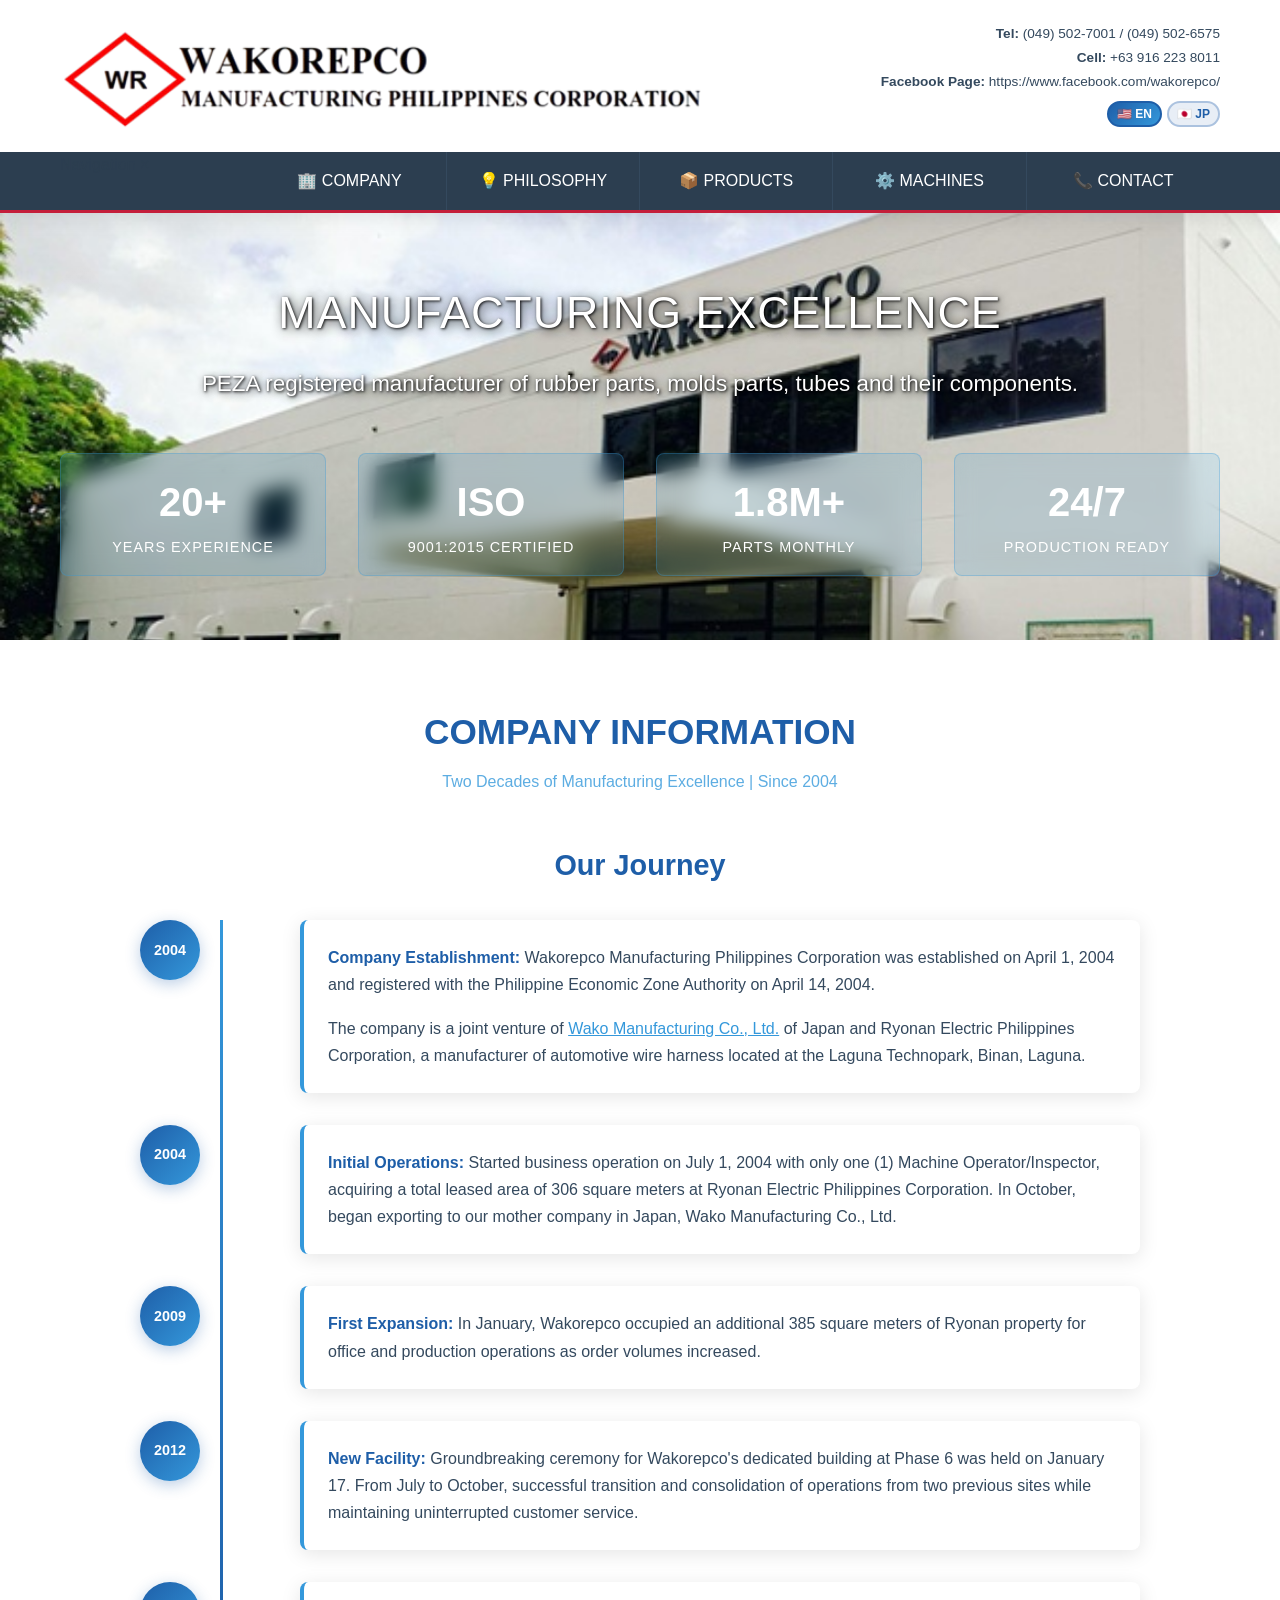
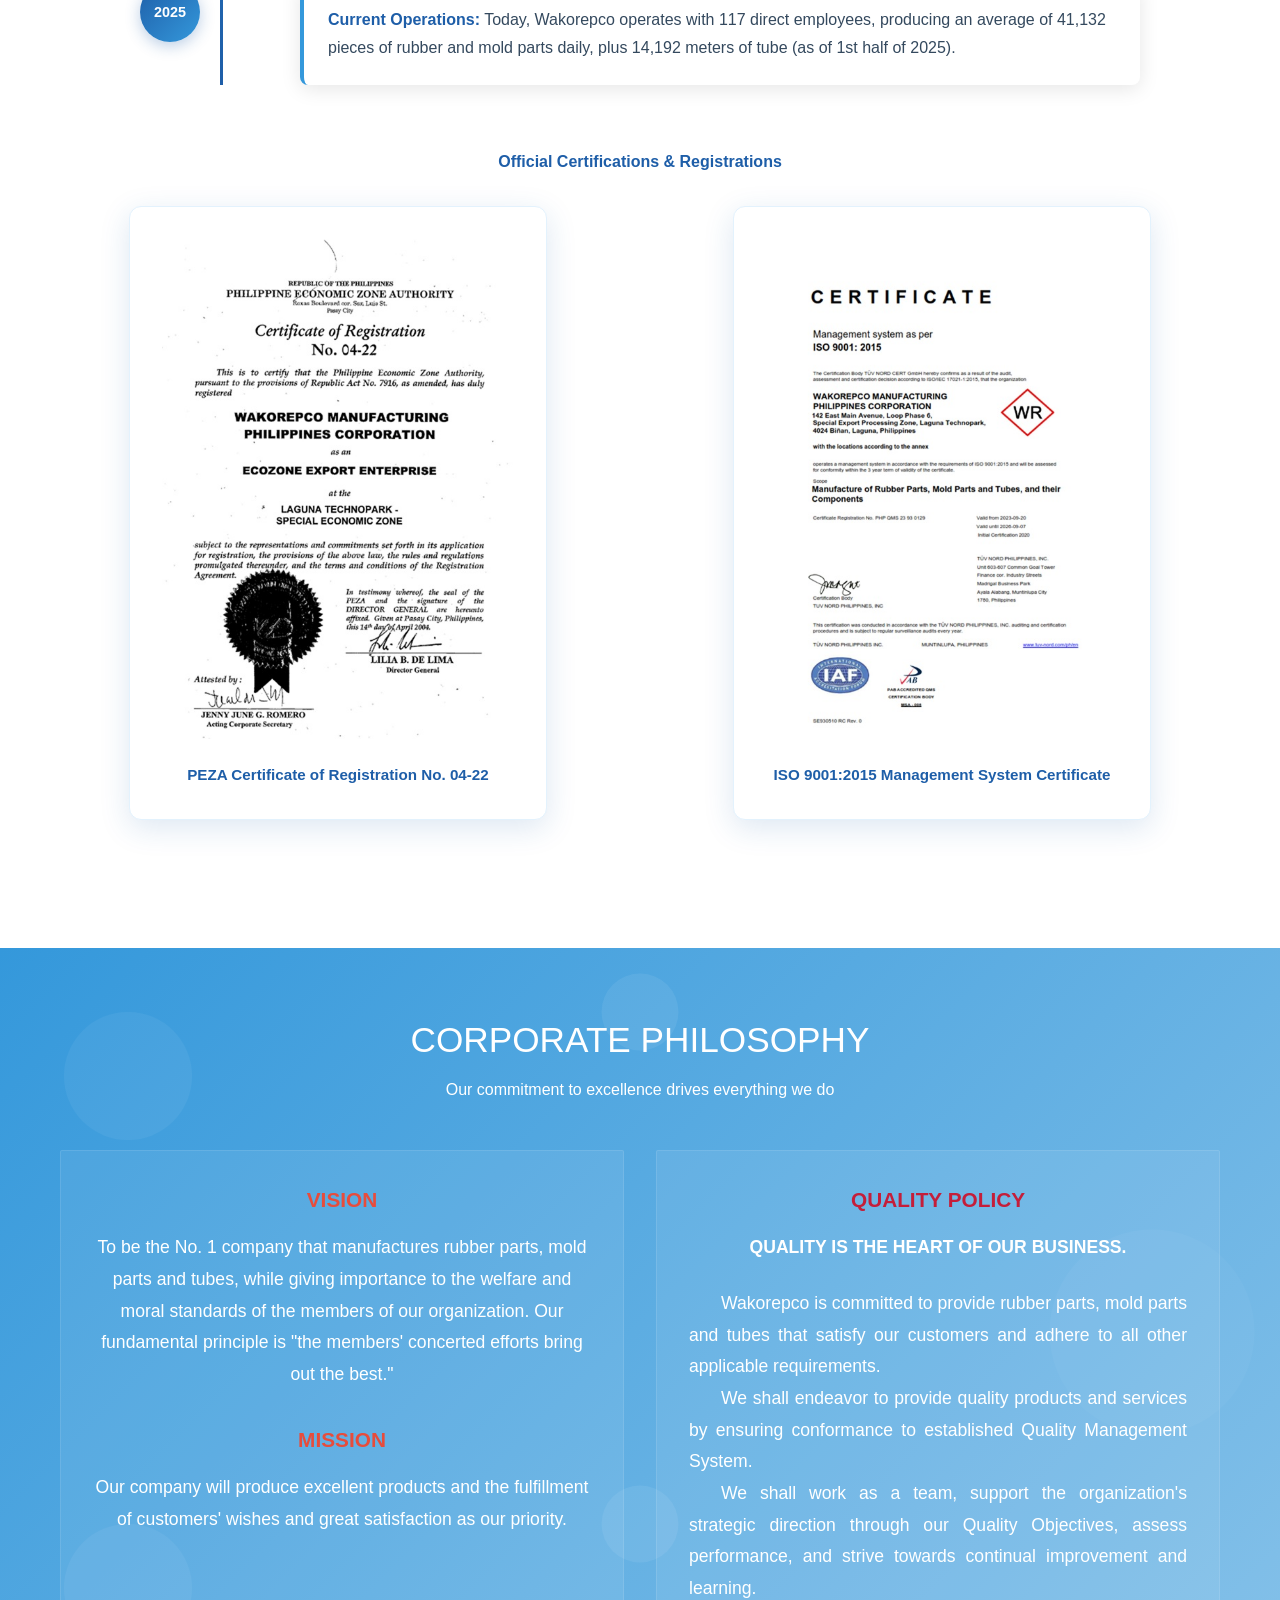
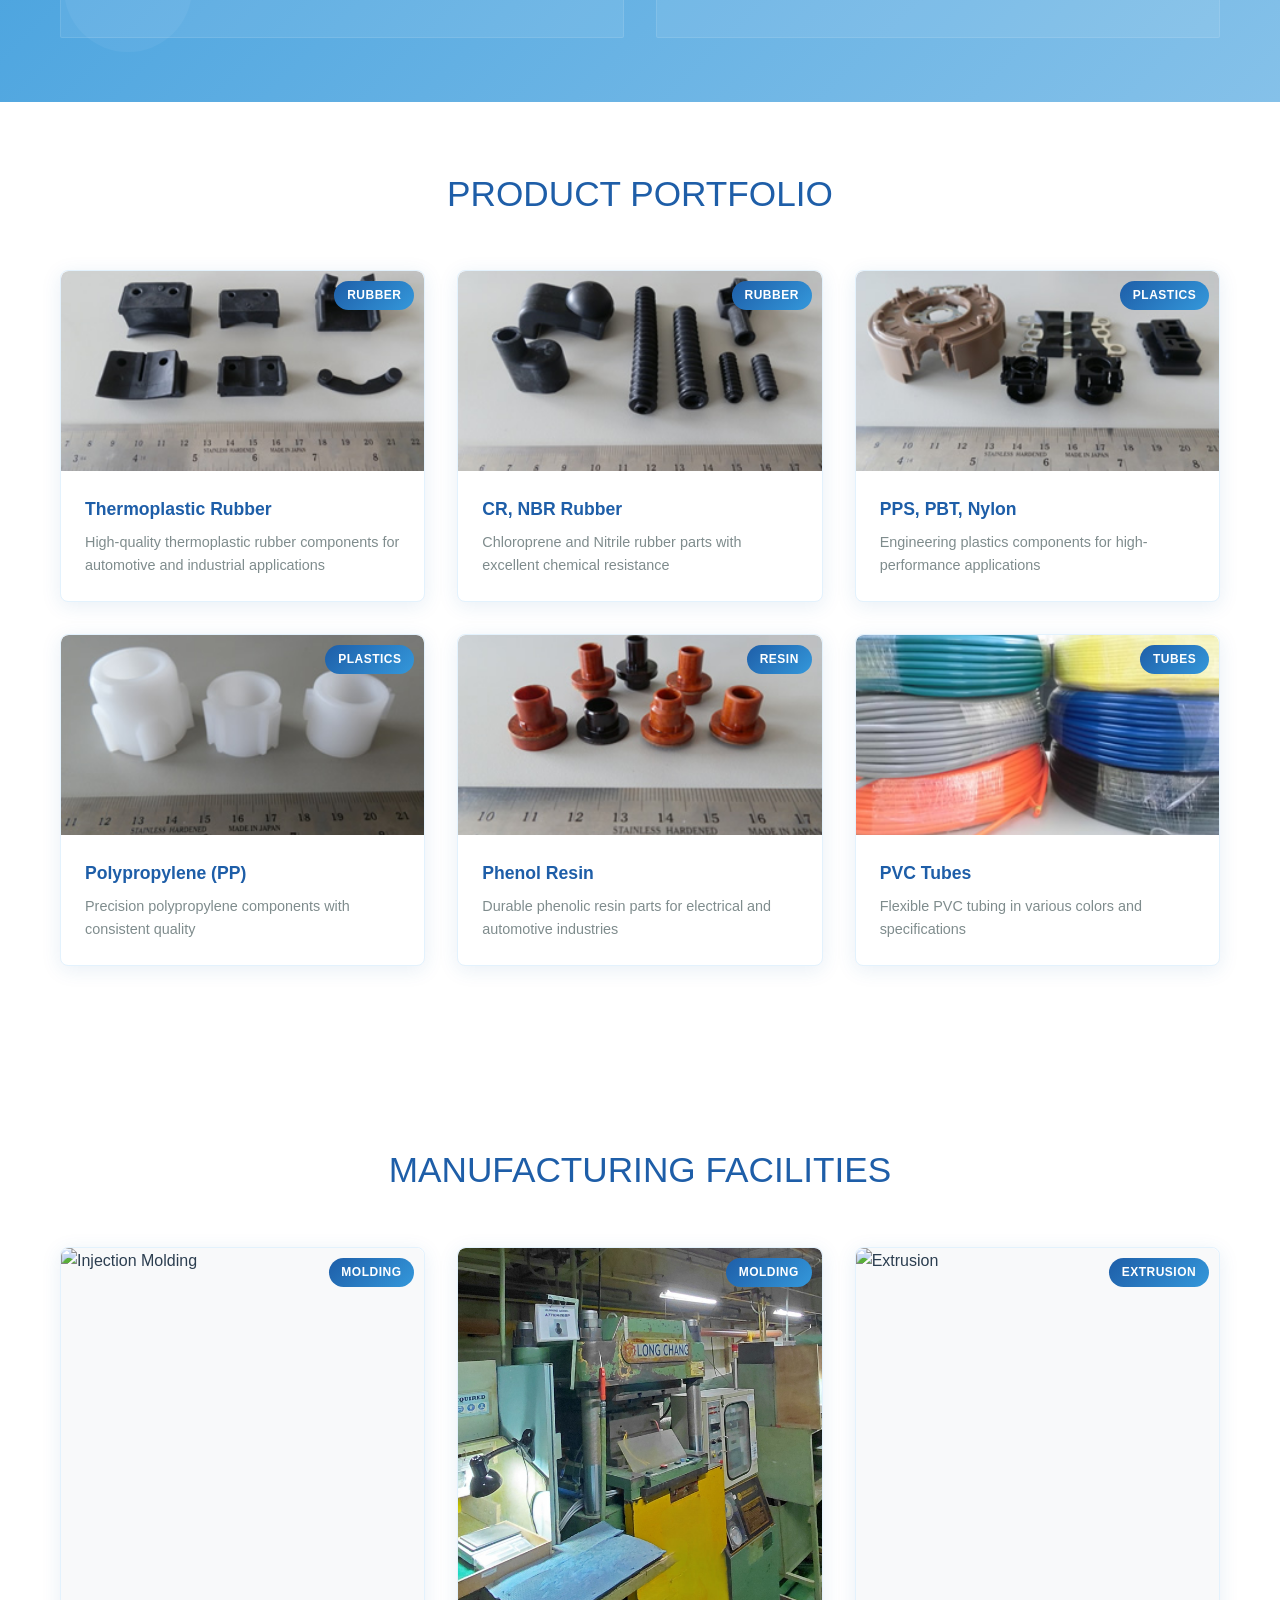
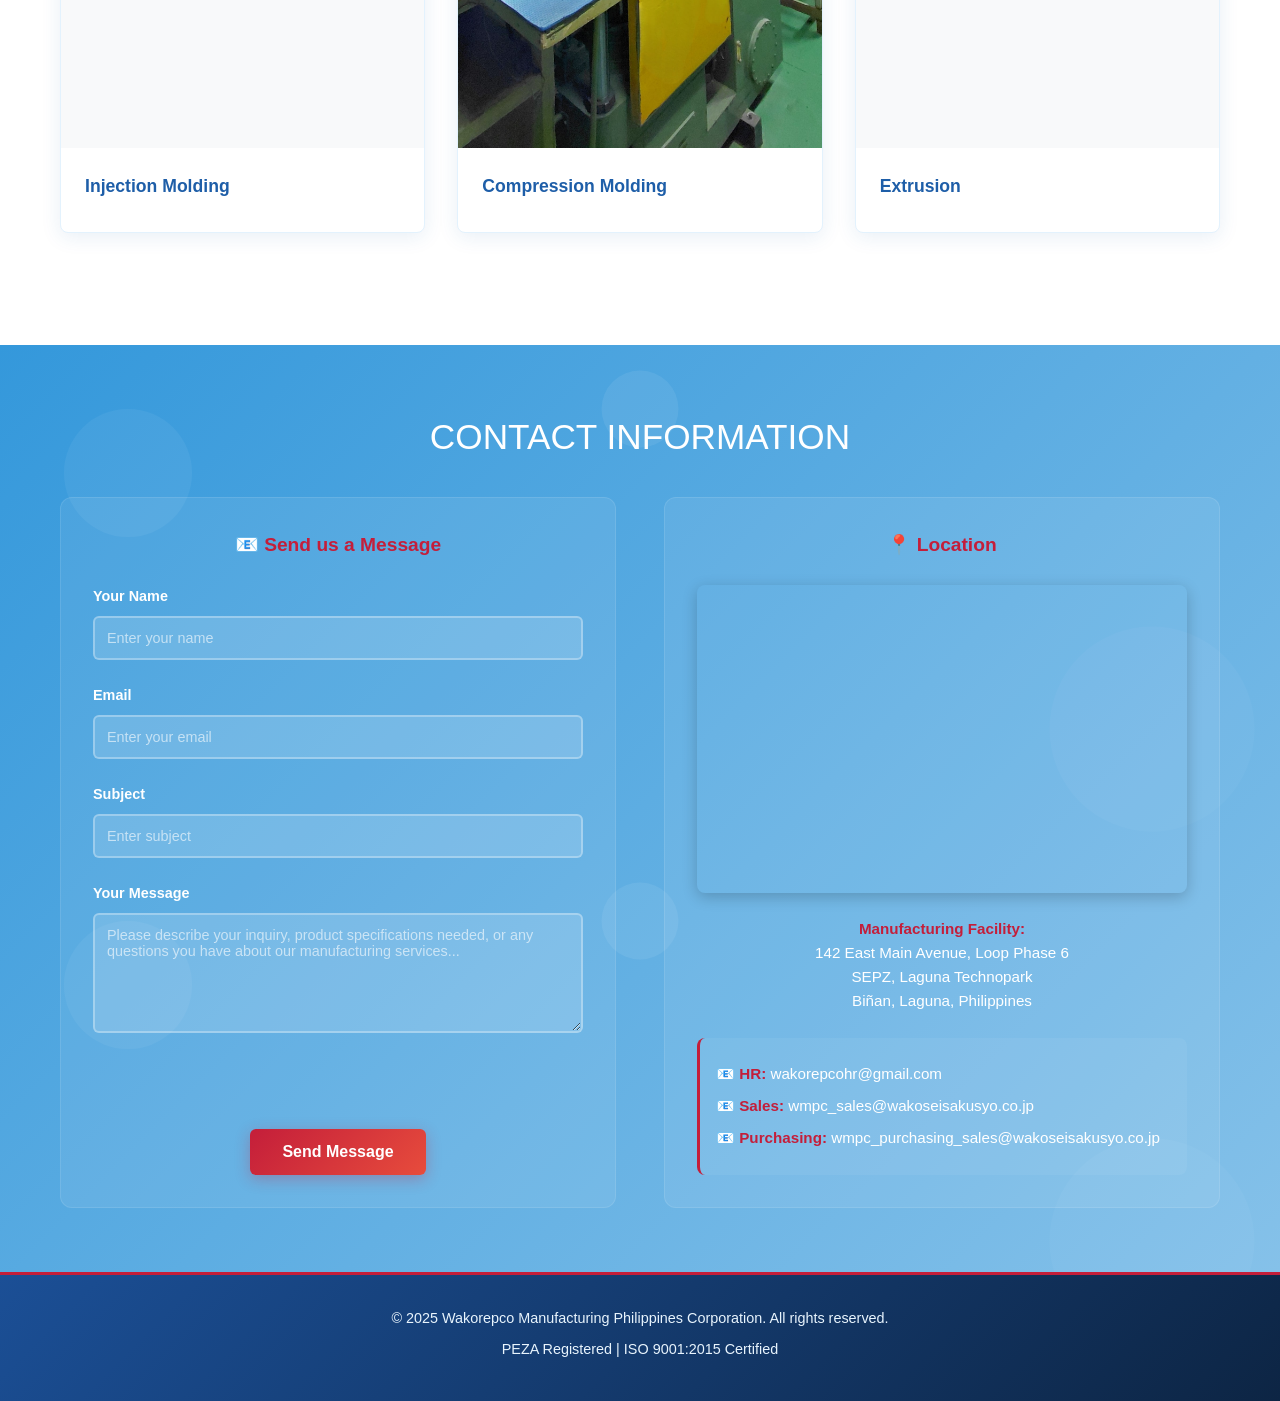
==== commit 753e8ebc: "chore: SEO, Accessibility and Performance improvements - Externalized CSS and JS into separate files" ====
--- a/index.html
+++ b/index.html
@@ -76,21 +76,21 @@
         {
           "@type": "Offer",
           "itemOffered": {
-            "@type": "Product",
+            "@type": "Service",
             "name": "Rubber Parts Manufacturing"
           }
         },
         {
           "@type": "Offer", 
           "itemOffered": {
-            "@type": "Product",
+            "@type": "Service",
             "name": "Mold Parts Manufacturing"
           }
         },
         {
           "@type": "Offer",
           "itemOffered": {
-            "@type": "Product", 
+            "@type": "Service", 
             "name": "Precision Tubes Manufacturing"
           }
         }
@@ -100,1576 +100,7 @@
       ]
     }
     </script>
-    <style>
-        * {
-            margin: 0;
-            padding: 0;
-            box-sizing: border-box;
-        }
-
-        body {
-            font-family: 'Arial', sans-serif;
-            line-height: 1.6;
-            color: #2c3e50;
-            background-color: #ffffff;
-        }
-
-        .container {
-            max-width: 1200px;
-            margin: 0 auto;
-            padding: 0 20px;
-        }
-
-        /* Header Styles */
-          header {
-            background: #ffffff;
-            border-bottom: 3px solid #c41e3a;
-            box-shadow: 0 4px 20px rgba(0,0,0,0.1);
-            position: sticky;
-            top: 0;
-            z-index: 1000;
-        }
-
-        .header-content {
-            display: flex;
-            justify-content: space-between;
-            align-items: center;
-            padding: 1rem 0;
-        }
-
-        .logo {
-            display: flex;
-            align-items: center;
-            gap: 15px;
-        }
-        .logo-image {
-            height: 120px;
-            width: auto;
-            margin-right: 15px;
-        }
-        .logo-placeholder {
-            display: flex;
-            align-items: center;
-            gap: 15px;
-        }
-
-        .company-info h1 {
-            font-size: 1.8rem;
-            font-weight: 700;
-            color: #2c3e50;
-            margin-bottom: 2px;
-        }
-
-        .company-tagline {
-            font-size: 0.85rem;
-            color: #7f8c8d;
-            font-weight: 500;
-        }
-
-        .header-contact {
-            text-align: right;
-            font-size: 0.85rem;
-            color: #34495e;
-        }
-
-        .header-contact div {
-            margin-bottom: 2px;
-        }
-
-        /* Language Switcher */
-        .language-switcher {
-            display: flex;
-            gap: 5px;
-            margin-top: 8px;
-            justify-content: flex-end;
-        }
-
-        .lang-btn {
-            background: rgba(30,94,168,0.1);
-            border: 2px solid rgba(30,94,168,0.3);
-            color: #1e5ea8;
-            padding: 4px 8px;
-            border-radius: 15px;
-            font-size: 0.75rem;
-            font-weight: 600;
-            cursor: pointer;
-            transition: all 0.3s ease;
-            display: flex;
-            align-items: center;
-            gap: 2px;
-        }
-
-        .lang-btn:hover {
-            background: rgba(30,94,168,0.2);
-            border-color: rgba(30,94,168,0.5);
-            transform: translateY(-1px);
-        }
-
-        .lang-btn.active {
-            background: linear-gradient(135deg, #1e5ea8 0%, #3498db 100%);
-            border-color: #1e5ea8;
-            color: white;
-        }
-
-        /* Navigation */
-          nav {
-            background: #2c3e50;
-            padding: 0;
-            position: relative;
-        }
-
-        .nav-links {
-            display: flex;
-            list-style: none;
-            margin: 0;
-            padding: 0;
-        }
-
-        .nav-links li {
-            flex: 1;
-        }
-
-        .nav-links a {
-            display: block;
-            color: white;
-            text-decoration: none;
-            padding: 1rem;
-            text-align: center;
-            font-weight: 500;
-            transition: background 0.3s ease;
-            border-right: 1px solid #34495e;
-        }
-
-        .nav-links li:last-child a {
-            border-right: none;
-        }
-
-        .nav-links a:hover {
-            background: linear-gradient(135deg, #3498db 0%, #5dade2 100%);
-            transform: translateY(-1px);
-        }
-
-        /* Mobile Menu Toggle */
-        .mobile-menu-toggle {
-            display: none;
-            flex-direction: column;
-            cursor: pointer;
-            padding: 8px;
-            z-index: 1001;
-            position: absolute;
-            top: 50%;
-            right: 20px;
-            transform: translateY(-50%);
-            background: transparent;
-            border: 2px solid rgba(255,255,255,0.3);
-            border-radius: 8px;
-            transition: all 0.3s ease;
-            width: 40px;
-            height: 40px;
-            justify-content: center;
-            align-items: center;
-        }
-
-        .mobile-menu-toggle:hover {
-            background: rgba(255,255,255,0.1);
-            border-color: rgba(255,255,255,0.5);
-        }
-
-        .mobile-menu-toggle span {
-            width: 20px;
-            height: 2px;
-            background: white;
-            margin: 2px 0;
-            transition: 0.3s;
-            border-radius: 1px;
-            display: block;
-        }
-
-        .mobile-menu-toggle.active {
-            background: rgba(255,255,255,0.15);
-            border-color: rgba(255,255,255,0.6);
-        }
-
-        .mobile-menu-toggle.active span:nth-child(1) {
-            transform: rotate(-45deg) translate(-3px, 4px);
-        }
-
-        .mobile-menu-toggle.active span:nth-child(2) {
-            opacity: 0;
-        }
-
-        .mobile-menu-toggle.active span:nth-child(3) {
-            transform: rotate(45deg) translate(-3px, -4px);
-        }
-
-        /* Hero Section */
-        .hero {
-            background: url('Building bg.jpg') right 20%/cover no-repeat;
-            color: white;
-            padding: 4rem 0;
-            text-align: center;
-            position: relative;
-            overflow: hidden;
-        }
-
-        .hero::before {
-            content: '';
-            position: absolute;
-            top: 0;
-            left: 0;
-            right: 0;
-            bottom: 0;
-            background: linear-gradient(135deg, rgba(52, 152, 219, 0.7) 0%, rgba(52, 152, 219, 0.4) 50%, rgba(52, 152, 219, 0.2) 100%);
-            z-index: 1;
-        }
-
-        .hero .container {
-            position: relative;
-            z-index: 2;
-        }
-
-        .hero::before {
-            content: '';
-            position: absolute;
-            top: 0;
-            left: 0;
-            right: 0;
-            bottom: 0;
-            background: url('data:image/svg+xml,<svg xmlns="http://www.w3.org/2000/svg" viewBox="0 0 1000 1000"><defs><radialGradient id="a" cx="50%" cy="50%"><stop offset="0%" stop-color="%23ffffff" stop-opacity="0.1"/><stop offset="100%" stop-color="%23ffffff" stop-opacity="0"/></radialGradient></defs><circle cx="200" cy="200" r="150" fill="url(%23a)"/><circle cx="800" cy="300" r="100" fill="url(%23a)"/><circle cx="400" cy="700" r="120" fill="url(%23a)"/></svg>');
-            opacity: 0.3;
-            z-index: 0;
-        }
-
-
-        .hero h1 {
-            font-size: 2.8rem;
-            font-weight: 300;
-            margin-bottom: 1rem;
-            letter-spacing: 1px;
-            text-shadow: 2px 2px 12px rgba(0,0,0,0.8), 1px 1px 3px rgba(0,0,0,0.9);
-        }
-
-        .hero p {
-            font-size: 1.4rem;
-            margin-bottom: 2rem;
-            font-weight: 400;
-            line-height: 1.8;
-            color: white;
-            text-shadow: 2px 2px 8px rgba(0,0,0,0.8), 1px 1px 3px rgba(0,0,0,0.9);
-        }
-
-        .hero-stats {
-            display: grid;
-            grid-template-columns: repeat(auto-fit, minmax(200px, 1fr));
-            gap: 2rem;
-            margin-top: 3rem;
-            position: relative;
-            z-index: 1;
-        }
-
-        .stat-item {
-            text-align: center;
-            padding: 1rem;
-            background: rgba(52, 152, 219, 0.15);
-            border-radius: 8px;
-            backdrop-filter: blur(10px);
-            border: 1px solid rgba(52, 152, 219, 0.3);
-        }
-
-        .stat-number {
-            font-size: 2.5rem;
-            font-weight: 700;
-            color: #ffffff;
-            display: block;
-        }
-
-        .stat-label {
-            font-size: 0.9rem;
-            color: #ffffff;
-            text-transform: uppercase;
-            letter-spacing: 1px;
-        }
-
-        /* Section Styles */
-        .section {
-            padding: 4rem 0;
-        }
-
-        .section-alt {
-            background: #f8f9fa;
-        }
-
-        .section-title {
-            font-size: 2.2rem;
-            font-weight: 300;
-            color: #1e5ea8;
-            margin-bottom: 0.5rem;
-            text-align: center;
-        }
-
-        .products-section .section-title {
-            margin-bottom: 3rem;
-        }
-
-        #facilities .section-title {
-            margin-bottom: 3rem;
-        }
-
-        .section-subtitle {
-            text-align: center;
-            color: #5dade2;
-            margin-bottom: 3rem;
-            font-size: 1rem;
-        }
-
-        /* Company Information Grid */
-        .company-grid {
-            display: grid;
-            grid-template-columns: repeat(auto-fit, minmax(350px, 1fr));
-            gap: 2rem;
-            margin-bottom: 3rem;
-        }
-
-        .company-card {
-            background: white;
-            padding: 2rem;
-            border: 1px solid #ecf0f1;
-            border-radius: 2px;
-            box-shadow: 0 2px 10px rgba(0,0,0,0.05);
-        }
-
-        .company-card h3 {
-            color: #1e5ea8;
-            font-size: 1.1rem;
-            font-weight: 600;
-            margin-bottom: 1rem;
-            padding-bottom: 0.5rem;
-            border-bottom: 2px solid #3498db;
-            display: inline-block;
-        }
-
-        .company-card p {
-            margin-bottom: 0.5rem;
-            font-size: 0.95rem;
-            line-height: 1.6;
-        }
-
-        .company-card strong {
-            color: #1e5ea8;
-        }
-
-        /* Company History Timeline */
-        .company-history {
-            margin-bottom: 4rem;
-        }
-
-        .history-text h3 {
-            font-size: 1.8rem;
-            color: #1e5ea8;
-            margin-bottom: 2rem;
-            text-align: center;
-            font-weight: 600;
-        }
-
-        .timeline {
-            position: relative;
-            max-width: 1000px;
-            margin: 0 auto;
-        }
-
-        .timeline::before {
-            content: '';
-            position: absolute;
-            left: 80px;
-            top: 0;
-            bottom: 0;
-            width: 3px;
-            background: linear-gradient(180deg, #3498db 0%, #1e5ea8 100%);
-        }
-
-        .timeline-item {
-            position: relative;
-            margin-bottom: 2rem;
-            padding-left: 140px;
-        }
-
-        .timeline-year {
-            position: absolute;
-            left: 0;
-            top: 0;
-            width: 60px;
-            height: 60px;
-            background: linear-gradient(135deg, #1e5ea8 0%, #3498db 100%);
-            color: white;
-            border-radius: 50%;
-            display: flex;
-            align-items: center;
-            justify-content: center;
-            font-weight: 700;
-            font-size: 0.9rem;
-            box-shadow: 0 4px 15px rgba(30,94,168,0.3);
-            z-index: 10;
-        }
-
-        .timeline-content {
-            background: white;
-            padding: 1.5rem;
-            border-radius: 8px;
-            box-shadow: 0 4px 20px rgba(0,0,0,0.1);
-            border-left: 4px solid #3498db;
-            margin-left: 20px;
-        }
-
-        .timeline-content p {
-            margin-bottom: 1rem;
-            line-height: 1.7;
-            color: #34495e;
-        }
-
-        .timeline-content p:last-child {
-            margin-bottom: 0;
-        }
-
-        .timeline-content strong {
-            color: #1e5ea8;
-        }
-
-        /* Content Links */
-        p a {
-            color: #3498db;
-            text-decoration: underline;
-            transition: color 0.3s ease;
-        }
-        
-        p a:hover {
-            color: #1e5ea8;
-            text-decoration: underline;
-        }
-
-        /* Certifications Section */
-        .certifications-section {
-            margin: 4rem 0;
-            text-align: center;
-        }
-
-        .certification-images {
-            display: grid;
-            grid-template-columns: repeat(auto-fit, minmax(400px, 1fr));
-            gap: 3rem;
-            margin-top: 2rem;
-            justify-items: center;
-        }
-
-        .cert-image {
-            background: white;
-            padding: 2rem;
-            border-radius: 12px;
-            box-shadow: 0 8px 30px rgba(30,94,168,0.15);
-            border: 1px solid #e3f2fd;
-            transition: transform 0.3s ease, box-shadow 0.3s ease;
-        }
-
-        .cert-image:hover {
-            transform: translateY(-5px);
-            box-shadow: 0 12px 40px rgba(30,94,168,0.2);
-        }
-
-        .cert-image img {
-            max-width: 100%;
-            height: auto;
-            max-height: 500px;
-            border-radius: 8px;
-            margin-bottom: 1rem;
-        }
-
-        .cert-image p {
-            font-size: 0.95rem;
-            color: #1e5ea8;
-            font-weight: 600;
-            margin: 0;
-        }
-
-        /* Company Statistics */
-        .company-stats {
-            display: grid;
-            grid-template-columns: repeat(auto-fit, minmax(200px, 1fr));
-            gap: 2rem;
-            margin-top: 3rem;
-        }
-
-        .stat-card {
-            background: white;
-            padding: 2rem;
-            border-radius: 12px;
-            text-align: center;
-            box-shadow: 0 6px 25px rgba(30,94,168,0.1);
-            border: 1px solid #e3f2fd;
-            border-top: 4px solid #3498db;
-            transition: transform 0.3s ease, box-shadow 0.3s ease;
-        }
-
-        .stat-card:hover {
-            transform: translateY(-3px);
-            box-shadow: 0 10px 35px rgba(30,94,168,0.15);
-        }
-
-        .stat-card .stat-number {
-            font-size: 2.2rem;
-            font-weight: 700;
-            color: #1e5ea8;
-            display: block;
-            margin-bottom: 0.5rem;
-        }
-
-        .stat-card .stat-label {
-            font-size: 0.9rem;
-            color: #7f8c8d;
-            text-transform: uppercase;
-            letter-spacing: 1px;
-            font-weight: 500;
-        }
-
-        /* Philosophy Section */
-        .philosophy-section {
-            background: linear-gradient(135deg, #3498db 0%, #5dade2 50%, #85c1e9 100%);
-            color: white;
-            position: relative;
-            overflow: hidden;
-        }
-
-        .philosophy-section::before {
-            content: '';
-            position: absolute;
-            top: 0;
-            left: 0;
-            right: 0;
-            bottom: 0;
-            background: url('data:image/svg+xml,<svg xmlns="http://www.w3.org/2000/svg" viewBox="0 0 1000 400"><circle cx="100" cy="100" r="50" fill="%23ffffff" opacity="0.05"/><circle cx="900" cy="300" r="80" fill="%23ffffff" opacity="0.03"/><circle cx="500" cy="50" r="30" fill="%23ffffff" opacity="0.07"/></svg>');
-            z-index: 0;
-        }
-
-
-        .philosophy-section .section-title,
-        .philosophy-section .section-subtitle {
-            color: white;
-            position: relative;
-            z-index: 1;
-        }
-
-        .philosophy-grid {
-            display: grid;
-            grid-template-columns: repeat(auto-fit, minmax(350px, 1fr));
-            gap: 2rem;
-            position: relative;
-            z-index: 1;
-        }
-
-        .philosophy-card {
-            background: rgba(255,255,255,0.08);
-            padding: 2rem;
-            border: 1px solid rgba(255,255,255,0.1);
-            border-radius: 2px;
-        }
-
-        .philosophy-card h3 {
-            font-size: 1.3rem;
-            font-weight: 600;
-            margin-bottom: 1rem;
-            color: #c41e3a;
-        }
-
-        .philosophy-card p {
-            line-height: 1.8;
-            font-size: 1.1rem;
-        }
-
-        /* Product Gallery Styles */
-        .product-gallery {
-            margin-bottom: 3rem;
-        }
-
-        .gallery-title {
-            font-size: 1.8rem;
-            color: #1e5ea8;
-            text-align: center;
-            margin-bottom: 2rem;
-            font-weight: 600;
-            position: relative;
-        }
-
-        .gallery-title::after {
-            content: '';
-            position: absolute;
-            bottom: -8px;
-            left: 50%;
-            transform: translateX(-50%);
-            width: 60px;
-            height: 3px;
-            background: linear-gradient(90deg, #3498db, #5dade2);
-        }
-
-        .product-grid {
-            display: grid;
-            grid-template-columns: repeat(auto-fit, minmax(300px, 1fr));
-            gap: 2rem;
-            margin-bottom: 3rem;
-        }
-
-        .product-item {
-            background: white;
-            border-radius: 8px;
-            overflow: hidden;
-            box-shadow: 0 4px 20px rgba(30,94,168,0.1);
-            transition: all 0.3s ease;
-            border: 1px solid #e3f2fd;
-        }
-
-        .product-item:hover {
-            transform: translateY(-5px);
-            box-shadow: 0 8px 30px rgba(30,94,168,0.2);
-        }
-
-        .product-image {
-            position: relative;
-            height: 200px;
-            overflow: hidden;
-            background: #f8f9fa;
-            border-radius: 8px 8px 0 0;
-        }
-
-        .product-overlay {
-            position: absolute;
-            top: 10px;
-            right: 10px;
-            background: linear-gradient(135deg, #1e5ea8, #3498db);
-            color: white;
-            padding: 0.3rem 0.8rem;
-            border-radius: 15px;
-            font-size: 0.75rem;
-            font-weight: 600;
-            text-transform: uppercase;
-            letter-spacing: 0.5px;
-        }
-
-        .product-info {
-            padding: 1.5rem;
-        }
-
-        .product-info h4 {
-            color: #1e5ea8;
-            font-size: 1.1rem;
-            font-weight: 600;
-            margin-bottom: 0.5rem;
-        }
-
-        .product-info p {
-            color: #7f8c8d;
-            font-size: 0.9rem;
-            line-height: 1.6;
-        }
-
-        /* Product item interactivity */
-        .product-item {
-            cursor: pointer;
-            position: relative;
-            z-index: 1;
-            pointer-events: auto;
-        }
-
-        .product-zoom-icon {
-            position: absolute;
-            top: 10px;
-            right: 10px;
-            background: rgba(30,94,168,0.9);
-            color: white;
-            width: 35px;
-            height: 35px;
-            border-radius: 50%;
-            display: flex;
-            align-items: center;
-            justify-content: center;
-            font-size: 20px;
-            opacity: 0;
-            transition: all 0.3s ease;
-            cursor: pointer;
-        }
-
-        .product-item:hover .product-zoom-icon {
-            opacity: 1;
-        }
-
-        /* Lightbox Styles */
-        .lightbox-modal {
-            display: none;
-            position: fixed;
-            top: 0;
-            left: 0;
-            width: 100%;
-            height: 100%;
-            background: rgba(0, 0, 0, 0.9);
-            z-index: 2000;
-            align-items: center;
-            justify-content: center;
-        }
-
-        .lightbox-modal.show {
-            display: flex !important;
-        }
-
-        .lightbox-content {
-            background: white;
-            border-radius: 12px;
-            max-width: 90%;
-            max-height: 90%;
-            position: relative;
-            display: flex;
-            flex-direction: column;
-            overflow: hidden;
-            box-shadow: 0 20px 60px rgba(0,0,0,0.3);
-        }
-
-        .lightbox-close {
-            position: absolute;
-            top: 15px;
-            right: 20px;
-            font-size: 30px;
-            color: #666;
-            cursor: pointer;
-            z-index: 10;
-            background: rgba(255,255,255,0.9);
-            width: 40px;
-            height: 40px;
-            border-radius: 50%;
-            display: flex;
-            align-items: center;
-            justify-content: center;
-            transition: all 0.3s ease;
-        }
-
-        .lightbox-close:hover {
-            background: rgba(196,30,58,0.9);
-            color: white;
-        }
-
-        #lightboxImage {
-            width: 100%;
-            max-height: 70vh;
-            object-fit: contain;
-            background: #f8f9fa;
-        }
-
-        .lightbox-info {
-            padding: 2rem;
-            text-align: center;
-        }
-
-        .lightbox-info h3 {
-            color: #3498db;
-            margin-bottom: 1rem;
-            font-size: 1.5rem;
-        }
-
-        .lightbox-info p {
-            color: #3498db;
-            line-height: 1.6;
-        }
-
-        /* Products Table */
-        .products-section {
-            background: white;
-        }
-
-        .table-container {
-            background: white;
-            border: 1px solid #ecf0f1;
-            border-radius: 2px;
-            overflow: hidden;
-            margin-bottom: 2rem;
-            box-shadow: 0 2px 10px rgba(0,0,0,0.05);
-        }
-
-        .table-header {
-            background: linear-gradient(135deg, #1e5ea8 0%, #2471a3 100%);
-            color: white;
-            padding: 1rem 1.5rem;
-            font-size: 1.1rem;
-            font-weight: 600;
-        }
-
-        table {
-            width: 100%;
-            border-collapse: collapse;
-        }
-
-        th {
-            background: linear-gradient(135deg, #e3f2fd 0%, #f8f9fa 100%);
-            padding: 1rem 1.5rem;
-            text-align: left;
-            font-weight: 600;
-            color: #1e5ea8;
-            border-bottom: 2px solid #3498db;
-            font-size: 0.9rem;
-            text-transform: uppercase;
-            letter-spacing: 0.5px;
-        }
-
-        td {
-            padding: 1rem 1.5rem;
-            border-bottom: 1px solid #ecf0f1;
-            font-size: 0.95rem;
-        }
-
-        tr:nth-child(even) {
-            background: #fafbfc;
-        }
-
-        tr:hover {
-            background: linear-gradient(135deg, #e3f2fd 0%, #f1f8ff 100%);
-        }
-
-        /* Facilities Section */
-        .facilities-grid {
-            display: grid;
-            grid-template-columns: repeat(auto-fit, minmax(300px, 1fr));
-            gap: 1.5rem;
-        }
-
-        .facility-card {
-            background: white;
-            padding: 2rem;
-            border: 1px solid #e3f2fd;
-            border-radius: 8px;
-            border-left: 4px solid #3498db;
-            box-shadow: 0 4px 20px rgba(30,94,168,0.1);
-            transition: transform 0.3s ease, box-shadow 0.3s ease;
-        }
-
-        .facility-card:hover {
-            transform: translateY(-2px);
-            box-shadow: 0 8px 30px rgba(30,94,168,0.15);
-        }
-
-        .facility-card h3 {
-            color: #1e5ea8;
-            font-size: 1.1rem;
-            font-weight: 600;
-            margin-bottom: 1rem;
-        }
-
-        .facility-card p {
-            color: #7f8c8d;
-            font-size: 0.9rem;
-            line-height: 1.6;
-        }
-
-        #facilities .product-image {
-            height: 500px;
-        }
-
-        /* Contact Section */
-        .contact-section {
-            background: linear-gradient(135deg, #3498db 0%, #5dade2 50%, #85c1e9 100%);
-            color: white;
-            position: relative;
-            overflow: hidden;
-        }
-
-        .contact-section::before {
-            content: '';
-            position: absolute;
-            top: 0;
-            left: 0;
-            right: 0;
-            bottom: 0;
-            background: url('data:image/svg+xml,<svg xmlns="http://www.w3.org/2000/svg" viewBox="0 0 1000 400"><circle cx="100" cy="100" r="50" fill="%23ffffff" opacity="0.05"/><circle cx="900" cy="300" r="80" fill="%23ffffff" opacity="0.03"/><circle cx="500" cy="50" r="30" fill="%23ffffff" opacity="0.07"/></svg>');
-            z-index: 0;
-        }
-
-        .contact-section .section-title,
-        .contact-section .section-subtitle {
-            color: white;
-            position: relative;
-            z-index: 1;
-        }
-
-        .contact-grid {
-            display: grid;
-            grid-template-columns: repeat(auto-fit, minmax(350px, 1fr));
-            gap: 2rem;
-            position: relative;
-            z-index: 1;
-        }
-
-        .contact-card {
-            background: rgba(255,255,255,0.08);
-            padding: 2rem;
-            border: 1px solid rgba(255,255,255,0.1);
-            border-radius: 2px;
-        }
-
-        .contact-card h3 {
-            font-size: 1.2rem;
-            font-weight: 600;
-            margin-bottom: 1rem;
-            color: #c41e3a;
-        }
-
-        .contact-info {
-            margin-bottom: 0.8rem;
-            font-size: 0.95rem;
-            line-height: 1.6;
-        }
-
-        .contact-info strong {
-            color: white;
-        }
-
-        /* Side-by-Side Contact Layout */
-        .contact-main-grid {
-            display: grid;
-            grid-template-columns: 1fr 1fr;
-            gap: 3rem;
-            margin-top: 2rem;
-        }
-
-        .location-section, .hours-section {
-            background: rgba(255,255,255,0.08);
-            padding: 2rem;
-            border: 1px solid rgba(255,255,255,0.1);
-            border-radius: 12px;
-        }
-
-        .location-section h3, .hours-section h3 {
-            color: #c41e3a;
-            font-size: 1.2rem;
-            font-weight: 600;
-            margin-bottom: 1.5rem;
-            text-align: center;
-        }
-
-        .map-container {
-            margin-bottom: 1.5rem;
-            border-radius: 8px;
-            overflow: hidden;
-            box-shadow: 0 4px 15px rgba(0,0,0,0.2);
-            pointer-events: auto !important;
-            position: static !important;
-            z-index: auto !important;
-        }
-
-        .map-container iframe {
-            pointer-events: auto !important;
-            position: static !important;
-            z-index: auto !important;
-        }
-
-        .address-info {
-            text-align: center;
-            color: white;
-            line-height: 1.6;
-            font-size: 0.95rem;
-        }
-
-        .address-info strong {
-            color: #c41e3a;
-        }
-
-        .contact-quick-info {
-            margin-top: 1.5rem;
-            padding: 1rem;
-            background: rgba(255,255,255,0.05);
-            border-radius: 8px;
-            border-left: 3px solid #c41e3a;
-        }
-
-        .contact-quick-info p {
-            color: white;
-            font-size: 0.95rem;
-            margin: 0.5rem 0;
-            line-height: 1.6;
-        }
-
-        .contact-quick-info strong {
-            color: #c41e3a;
-        }
-
-        .hours-grid {
-            display: flex;
-            flex-direction: column;
-            gap: 1rem;
-        }
-
-        .hours-item {
-            display: grid;
-            grid-template-columns: 1fr 1fr auto;
-            gap: 1rem;
-            padding: 0.75rem 1rem;
-            background: rgba(255,255,255,0.05);
-            border-radius: 6px;
-            align-items: center;
-        }
-
-        .hours-item .day {
-            font-weight: 600;
-            color: white;
-        }
-
-        .hours-item .time {
-            color: #e8f4fd;
-            font-size: 0.9rem;
-        }
-
-        .hours-item .status {
-            padding: 0.25rem 0.75rem;
-            border-radius: 15px;
-            font-size: 0.75rem;
-            font-weight: 600;
-            text-align: center;
-        }
-
-        .status.open {
-            background: #27ae60;
-            color: white;
-        }
-
-        .status.appointment {
-            background: #f39c12;
-            color: white;
-        }
-
-        .status.closed {
-            background: #e74c3c;
-            color: white;
-        }
-
-        .hours-highlight {
-            margin-top: 1rem;
-            padding: 1rem;
-            background: rgba(196,30,58,0.2);
-            border-radius: 8px;
-            text-align: center;
-            color: white;
-            border: 1px solid rgba(196,30,58,0.3);
-        }
-
-        .hours-highlight strong {
-            color: #c41e3a;
-        }
-
-        /* Contact Form Section */
-        .contact-form-section {
-            background: rgba(255,255,255,0.08);
-            padding: 2rem;
-            border: 1px solid rgba(255,255,255,0.1);
-            border-radius: 12px;
-            min-height: 100%;
-            display: flex;
-            flex-direction: column;
-        }
-
-        .contact-form-section h3 {
-            color: #c41e3a;
-            font-size: 1.2rem;
-            font-weight: 600;
-            margin-bottom: 1.5rem;
-            text-align: center;
-        }
-
-        .contact-form {
-            display: flex;
-            flex-direction: column;
-            gap: 1.5rem;
-            flex-grow: 1;
-        }
-
-
-        .form-group {
-            display: flex;
-            flex-direction: column;
-        }
-
-        .form-group label {
-            color: white;
-            font-weight: 600;
-            margin-bottom: 0.5rem;
-            font-size: 0.9rem;
-        }
-
-        .required {
-            color: #c41e3a;
-        }
-
-        .form-group input,
-        .form-group textarea {
-            padding: 0.75rem;
-            border: 1px solid rgba(255,255,255,0.2);
-            border-radius: 6px;
-            background: rgba(255,255,255,0.1);
-            color: white;
-            font-size: 0.9rem;
-            font-family: inherit;
-            transition: all 0.3s ease;
-            pointer-events: auto !important;
-            position: static !important;
-            z-index: auto !important;
-        }
-
-        /* Ensure form elements are clickable */
-        .contact-form * {
-            pointer-events: auto !important;
-            position: relative;
-        }
-
-        /* Ensure location section and map are clickable */
-        .location-section * {
-            pointer-events: auto !important;
-            position: relative;
-        }
-
-        /* Force map container to be interactive */
-        .contact-main-grid .location-section {
-            pointer-events: auto !important;
-            position: relative !important;
-            z-index: 999 !important;
-        }
-
-        .contact-main-grid .location-section .map-container {
-            pointer-events: auto !important;
-            position: relative !important;
-            z-index: 1000 !important;
-            transform: none !important;
-        }
-
-        .contact-main-grid .location-section .map-container iframe {
-            pointer-events: auto !important;
-            position: relative !important;
-            z-index: 1001 !important;
-            transform: none !important;
-        }
-
-        .form-group input:focus,
-        .form-group textarea:focus {
-            outline: none;
-            border-color: #3498db;
-            background: rgba(255,255,255,0.15);
-            box-shadow: 0 0 0 3px rgba(52,152,219,0.2);
-        }
-
-        .form-group input::placeholder,
-        .form-group textarea::placeholder {
-            color: rgba(255,255,255,0.6);
-        }
-
-        .form-group textarea {
-            resize: vertical;
-            min-height: 120px;
-        }
-
-        .form-submit {
-            display: flex;
-            flex-direction: column;
-            align-items: center;
-            gap: 1rem;
-            margin-top: auto;
-            padding-top: 1rem;
-        }
-
-        .submit-btn {
-            background: linear-gradient(135deg, #c41e3a 0%, #e74c3c 100%);
-            color: white;
-            border: none;
-            padding: 0.875rem 2rem;
-            border-radius: 6px;
-            font-size: 1rem;
-            font-weight: 600;
-            cursor: pointer;
-            transition: all 0.3s ease;
-            box-shadow: 0 4px 15px rgba(196,30,58,0.3);
-        }
-
-        .submit-btn:hover {
-            background: linear-gradient(135deg, #1e5ea8 0%, #3498db 100%);
-            transform: translateY(-2px);
-            box-shadow: 0 6px 20px rgba(30,94,168,0.4);
-        }
-
-        .submit-btn:active {
-            transform: translateY(0);
-        }
-
-        .form-note {
-            color: rgba(255,255,255,0.8);
-            font-size: 0.85rem;
-            text-align: center;
-            margin: 0;
-            font-style: italic;
-        }
-
-        .form-status {
-            padding: 1rem;
-            border-radius: 6px;
-            text-align: center;
-            font-weight: 500;
-            margin-top: 1rem;
-        }
-
-        .form-status.success {
-            background: rgba(39, 174, 96, 0.2);
-            border: 1px solid rgba(39, 174, 96, 0.5);
-            color: white;
-        }
-
-        .form-status.error {
-            background: rgba(231, 76, 60, 0.2);
-            border: 1px solid rgba(231, 76, 60, 0.5);
-            color: white;
-        }
-
-        /* Footer */
-        footer {
-            background: linear-gradient(135deg, #1b4f96 0%, #0d2544 100%);
-            color: #e8f4fd;
-            text-align: center;
-            padding: 2rem 0;
-            border-top: 3px solid #c41e3a;
-        }
-
-        .footer-content p {
-            margin-bottom: 0.5rem;
-            font-size: 0.9rem;
-        }
-
-        /* Certifications Badge */
-        .certifications {
-            background: linear-gradient(135deg, #f8f9fa 0%, #ffffff 100%);
-            padding: 2rem;
-            text-align: center;
-            border: 1px solid #e3f2fd;
-            border-radius: 8px;
-            margin: 2rem 0;
-            box-shadow: 0 4px 20px rgba(30,94,168,0.1);
-        }
-
-        .cert-badge {
-            display: inline-block;
-            background: linear-gradient(135deg, #1e5ea8 0%, #3498db 100%);
-            color: white;
-            padding: 0.5rem 1rem;
-            border-radius: 25px;
-            font-weight: 600;
-            font-size: 0.9rem;
-            margin: 0 0.5rem;
-            box-shadow: 0 2px 10px rgba(30,94,168,0.3);
-        }
-
-        /* Back to Top Button */
-        .back-to-top {
-            position: fixed;
-            bottom: 30px;
-            right: 30px;
-            background: linear-gradient(135deg, #1e5ea8 0%, #3498db 100%);
-            color: white;
-            border: none;
-            border-radius: 25px;
-            padding: 8px 16px;
-            font-size: 14px;
-            font-weight: 600;
-            cursor: pointer;
-            box-shadow: 0 4px 20px rgba(30,94,168,0.3);
-            opacity: 0;
-            visibility: hidden;
-            transition: all 0.3s ease;
-            z-index: 1000;
-            display: flex;
-            align-items: center;
-            justify-content: center;
-            gap: 6px;
-            min-width: auto;
-        }
-
-        .back-to-top span:first-child {
-            font-size: 18px;
-            line-height: 1;
-        }
-
-        .back-to-top-text {
-            font-size: 12px;
-            font-weight: 600;
-            white-space: nowrap;
-        }
-
-        .back-to-top.show {
-            opacity: 1;
-            visibility: visible;
-        }
-
-        .back-to-top:hover {
-            background: linear-gradient(135deg, #c41e3a 0%, #e74c3c 100%);
-            transform: translateY(-2px);
-            box-shadow: 0 6px 25px rgba(196,30,58,0.4);
-        }
-
-        .back-to-top:active {
-            transform: translateY(0);
-        }
-
-        /* Responsive Design */
-        @media (max-width: 768px) {
-            header {
-                position: relative !important;
-            }
-
-            .header-content {
-                flex-direction: column;
-                gap: 0.5rem;
-                text-align: center;
-                padding: 1rem 0 0.5rem 0;
-            }
-
-            .header-contact {
-                text-align: center;
-                font-size: 0.8rem;
-            }
-
-            .language-switcher {
-                justify-content: center !important;
-                margin-top: 8px !important;
-            }
-
-            .lang-btn {
-                font-size: 0.7rem !important;
-                padding: 3px 6px !important;
-            }
-
-            /* Use smaller logo for mobile */
-            .logo-image {
-                content: url('logowako.png');
-                height: 60px;
-                width: auto;
-            }
-
-            .mobile-menu-toggle {
-                display: flex !important;
-                position: absolute !important;
-                top: 50% !important;
-                right: 20px !important;
-                transform: translateY(-50%) !important;
-                z-index: 1001 !important;
-                background: transparent !important;
-                border: 2px solid rgba(255,255,255,0.3) !important;
-                border-radius: 8px !important;
-                padding: 8px !important;
-                transition: all 0.3s ease !important;
-            }
-
-            .mobile-menu-toggle:hover {
-                background: rgba(255,255,255,0.1) !important;
-                border-color: rgba(255,255,255,0.5) !important;
-            }
-
-            .nav-links {
-                position: fixed;
-                top: 160px;
-                right: -300px;
-                width: 250px;
-                background: rgba(44, 62, 80, 0.98);
-                backdrop-filter: blur(10px);
-                flex-direction: column;
-                transform: translateX(0);
-                opacity: 1;
-                visibility: visible;
-                transition: all 0.4s ease;
-                z-index: 999;
-                box-shadow: -5px 5px 25px rgba(0,0,0,0.3);
-                display: flex;
-                border-radius: 15px 0 0 15px;
-                border: 1px solid rgba(255,255,255,0.1);
-                max-height: calc(100vh - 200px);
-                overflow-y: auto;
-            }
-
-            .nav-links.active {
-                right: 0;
-            }
-
-            .nav-links a {
-                border-right: none;
-                border-bottom: 1px solid rgba(255,255,255,0.1);
-                padding: 1.2rem 1.5rem;
-                text-align: left;
-                color: white;
-                font-weight: 500;
-                font-size: 0.95rem;
-                transition: all 0.3s ease;
-                background: transparent;
-            }
-
-            .nav-links a:hover {
-                background: rgba(255,255,255,0.1);
-                color: #74b9ff;
-                padding-left: 2rem;
-            }
-
-            .nav-links li:last-child a {
-                border-bottom: none;
-                border-radius: 0 0 0 15px;
-            }
-
-            .nav-links li:first-child a {
-                border-radius: 15px 0 0 0;
-            }
-
-            .mobile-menu-header {
-                background: rgba(255,255,255,0.1) !important;
-                padding: 1rem 1.5rem !important;
-                display: flex !important;
-                justify-content: space-between !important;
-                align-items: center !important;
-                border-bottom: 2px solid rgba(255,255,255,0.2) !important;
-                border-radius: 15px 0 0 0 !important;
-            }
-
-            .mobile-menu-header span:first-child {
-                color: white !important;
-                font-weight: 600 !important;
-                font-size: 1rem !important;
-            }
-
-            .mobile-menu-close {
-                color: white !important;
-                font-size: 1.5rem !important;
-                cursor: pointer !important;
-                width: 30px !important;
-                height: 30px !important;
-                display: flex !important;
-                align-items: center !important;
-                justify-content: center !important;
-                border-radius: 50% !important;
-                transition: all 0.3s ease !important;
-            }
-
-            .mobile-menu-close:hover {
-                background: rgba(255,255,255,0.2) !important;
-                color: #ff6b6b !important;
-            }
-
-            nav {
-                position: relative !important;
-                min-height: 60px !important;
-                display: flex !important;
-                align-items: center !important;
-            }
-
-            nav .container {
-                position: relative !important;
-                width: 100% !important;
-            }
-
-            .hero h1 {
-                font-size: 2rem;
-            }
-
-            .hero p {
-                font-size: 1rem;
-            }
-
-            .section-title {
-                font-size: 1.8rem;
-            }
-
-            .company-grid,
-            .philosophy-grid,
-            .contact-grid,
-            .certification-images,
-            .company-stats,
-            .contact-main-grid {
-                grid-template-columns: 1fr;
-                gap: 2rem;
-            }
-
-            .certification-images {
-                justify-items: center;
-                padding: 0 1rem;
-            }
-
-            .cert-image {
-                max-width: 350px;
-                width: 100%;
-                margin: 0 auto;
-            }
-
-            .timeline::before {
-                left: 30px;
-            }
-
-            .timeline-item {
-                padding-left: 80px;
-            }
-
-            .timeline-year {
-                left: 0;
-                width: 50px;
-                height: 50px;
-                font-size: 0.8rem;
-            }
-
-            .timeline-content {
-                margin-left: 10px;
-            }
-
-            table {
-                font-size: 0.8rem;
-            }
-
-            th, td {
-                padding: 0.8rem;
-            }
-        }
-
-        @media (max-width: 480px) {
-            .container {
-                padding: 0 15px;
-            }
-
-            .hero {
-                padding: 2rem 0;
-            }
-
-            .section {
-                padding: 2rem 0;
-            }
-
-            th, td {
-                padding: 0.5rem;
-                font-size: 0.75rem;
-            }
-
-            .certification-images {
-                padding: 0 0.5rem;
-                gap: 1.5rem;
-            }
-
-            .cert-image {
-                max-width: 300px;
-                padding: 1.5rem;
-            }
-
-            .back-to-top {
-                bottom: 20px;
-                right: 20px;
-                padding: 6px 12px;
-                font-size: 12px;
-            }
-            
-            .back-to-top span:first-child {
-                font-size: 16px;
-            }
-            
-            .back-to-top-text {
-                font-size: 10px;
-            }
-        }
-    </style>
+    <link rel="stylesheet" href="style.css">
 </head>
 <body>
     <header>
@@ -1691,7 +122,7 @@
         </div>
         <nav>
             <div class="container">
-                <div class="mobile-menu-toggle" id="mobileMenuToggle">
+                <div class="mobile-menu-toggle" id="mobileMenuToggle" role="button" aria-label="Toggle mobile menu" aria-expanded="false">
                     <span></span>
                     <span></span>
                     <span></span>
@@ -1738,7 +169,7 @@
 
     <section class="section" id="about">
         <div class="container">
-            <h2 class="section-title" data-translate="section_about"><strong>COMPANY INFORMATION</strong></h2>
+            <h2 class="section-title" data-translate="section_about" style="font-weight: 600;">COMPANY INFORMATION</h2>
             <p class="section-subtitle">Two Decades of Manufacturing Excellence | Since 2004</p>
             
             <!-- Company History -->
@@ -1792,11 +223,11 @@
                 <h3 class="section-subtitle" style="margin-bottom: 2rem; color: #1e5ea8;">Official Certifications & Registrations</h3>
                 <div class="certification-images">
                     <div class="cert-image">
-                        <img src="peza.jpg" alt="PEZA Certificate of Registration" />
+                        <img src="peza.jpg" loading="lazy" alt="PEZA Certificate of Registration" />
                         <p>PEZA Certificate of Registration No. 04-22</p>
                     </div>
                     <div class="cert-image">
-                        <img src="iso.jpg" alt="ISO 9001:2015 Certificate" />
+                        <img src="iso.jpg" loading="lazy" alt="ISO 9001:2015 Certificate" />
                         <p>ISO 9001:2015 Management System Certificate</p>
                     </div>
                 </div>
@@ -1839,7 +270,7 @@
     <div class="product-grid">
         <div class="product-item" onclick="openLightbox('thermoplastic-rubber.jpg', 'Thermoplastic Rubber Components', 'High-quality thermoplastic rubber components for automotive and industrial applications')">
             <div class="product-image">
-                <img src="thermoplastic-rubber.jpg" alt="Thermoplastic Rubber Components" style="width: 100%; height: 100%; object-fit: cover;">
+                <img src="thermoplastic-rubber.jpg" loading="lazy" alt="Thermoplastic Rubber Components" style="width: 100%; height: 100%; object-fit: cover;">
                 <div class="product-overlay">
                     <span class="product-category">RUBBER</span>
                 </div>
@@ -1853,7 +284,7 @@
         
         <div class="product-item" onclick="openLightbox('cr-nbr-rubber.jpg', 'CR, NBR Rubber Components', 'Chloroprene and Nitrile rubber parts with excellent chemical resistance')">
             <div class="product-image">
-                <img src="cr-nbr-rubber.jpg" alt="CR, NBR Rubber Components" style="width: 100%; height: 100%; object-fit: cover;">
+                <img src="cr-nbr-rubber.jpg" loading="lazy" alt="CR, NBR Rubber Components" style="width: 100%; height: 100%; object-fit: cover;">
                 <div class="product-overlay">
                     <span class="product-category">RUBBER</span>
                 </div>
@@ -1867,7 +298,7 @@
         
         <div class="product-item" onclick="openLightbox('pps-pbt-nylon.jpg', 'PPS, PBT, Nylon Components', 'Engineering plastics components for high-performance applications')">
             <div class="product-image">
-                <img src="pps-pbt-nylon.jpg" alt="PPS, PBT, Nylon Components" style="width: 100%; height: 100%; object-fit: cover;">
+                <img src="pps-pbt-nylon.jpg" loading="lazy" alt="PPS, PBT, Nylon Components" style="width: 100%; height: 100%; object-fit: cover;">
                 <div class="product-overlay">
                     <span class="product-category">PLASTICS</span>
                 </div>
@@ -1881,7 +312,7 @@
         
         <div class="product-item" onclick="openLightbox('polypropylene.jpg', 'Polypropylene (PP) Components', 'Precision polypropylene components with consistent quality for various industrial applications')">
             <div class="product-image">
-                <img src="polypropylene.jpg" alt="Polypropylene Components" style="width: 100%; height: 100%; object-fit: cover;">
+                <img src="polypropylene.jpg" loading="lazy" alt="Polypropylene Components" style="width: 100%; height: 100%; object-fit: cover;">
                 <div class="product-overlay">
                     <span class="product-category">PLASTICS</span>
                 </div>
@@ -1895,7 +326,7 @@
         
         <div class="product-item" onclick="openLightbox('phenol-resin.jpg', 'Phenol Resin Components', 'Durable phenolic resin parts for electrical and automotive industries')">
             <div class="product-image">
-                <img src="phenol-resin.jpg" alt="Phenol Resin Components" style="width: 100%; height: 100%; object-fit: cover;">
+                <img src="phenol-resin.jpg" loading="lazy" alt="Phenol Resin Components" style="width: 100%; height: 100%; object-fit: cover;">
                 <div class="product-overlay">
                     <span class="product-category">RESIN</span>
                 </div>
@@ -1909,7 +340,7 @@
         
         <div class="product-item" onclick="openLightbox('pvc-tubes.jpg', 'PVC Tubes', 'Flexible PVC tubing in various colors and specifications')">
             <div class="product-image">
-                <img src="pvc-tubes.jpg" alt="PVC Tubes" style="width: 100%; height: 100%; object-fit: cover;">
+                <img src="pvc-tubes.jpg" loading="lazy" alt="PVC Tubes" style="width: 100%; height: 100%; object-fit: cover;">
                 <div class="product-overlay">
                     <span class="product-category">TUBES</span>
                 </div>
@@ -1933,7 +364,7 @@
             <div class="product-grid">
                 <div class="product-item" onclick="openLightbox('Injection-Molding.jpg', 'Injection Molding', '')">
                     <div class="product-image">
-                        <img src="Injection-Molding.jpg" alt="Injection Molding" style="width: 100%; height: 100%; object-fit: cover;">
+                        <img src="Injection-Molding.jpg" loading="lazy" alt="Injection Molding" style="width: 100%; height: 100%; object-fit: cover;">
                         <div class="product-overlay">
                             <span class="product-category">MOLDING</span>
                         </div>
@@ -1946,7 +377,7 @@
                 
                 <div class="product-item" onclick="openLightbox('Compression-molding.jpg', 'Compression Molding', '')">
                     <div class="product-image">
-                        <img src="Compression-molding.jpg" alt="Compression Molding" style="width: 100%; height: 100%; object-fit: cover;">
+                        <img src="Compression-molding.jpg" loading="lazy" alt="Compression Molding" style="width: 100%; height: 100%; object-fit: cover;">
                         <div class="product-overlay">
                             <span class="product-category">MOLDING</span>
                         </div>
@@ -1959,7 +390,7 @@
                 
                 <div class="product-item" onclick="openLightbox('Extrusion.jpg', 'Extrusion', '')">
                     <div class="product-image">
-                        <img src="Extrusion.jpg" alt="Extrusion" style="width: 100%; height: 100%; object-fit: cover;">
+                        <img src="Extrusion.jpg" loading="lazy" alt="Extrusion" style="width: 100%; height: 100%; object-fit: cover;">
                         <div class="product-overlay">
                             <span class="product-category">EXTRUSION</span>
                         </div>
@@ -2053,7 +484,7 @@
     </footer>
 
     <!-- Back to Top Button -->
-    <button class="back-to-top" onclick="scrollToTop()" title="Back to Top">
+    <button class="back-to-top" aria-label="Back to top" onclick="scrollToTop()" title="Back to Top">
         <span>↑</span>
         <span class="back-to-top-text">Back to Top</span>
     </button>
@@ -2070,496 +501,7 @@
         </div>
     </div>
 
-    <script>
-        // Smooth scrolling for navigation links
-        document.querySelectorAll('a[href^="#"]').forEach(anchor => {
-            anchor.addEventListener('click', function (e) {
-                e.preventDefault();
-                const target = document.querySelector(this.getAttribute('href'));
-                if (target) {
-                    const headerHeight = document.querySelector('header').offsetHeight;
-                    const targetPosition = target.getBoundingClientRect().top + window.pageYOffset - headerHeight - 20;
-                    
-                    window.scrollTo({
-                        top: targetPosition,
-                        behavior: 'smooth'
-                    });
-                }
-            });
-        });
-
-        // Add active navigation state
-        window.addEventListener('scroll', () => {
-            let current = '';
-            const sections = document.querySelectorAll('section[id]');
-            
-            sections.forEach(section => {
-                const sectionTop = section.offsetTop;
-                const sectionHeight = section.clientHeight;
-                if (scrollY >= (sectionTop - 200)) {
-                    current = section.getAttribute('id');
-                }
-            });
-
-            document.querySelectorAll('.nav-links a').forEach(link => {
-                link.classList.remove('active');
-                if (link.getAttribute('href') === `#${current}`) {
-                    link.classList.add('active');
-                }
-            });
-        });
-
-        // Back to Top functionality
-        const backToTopButton = document.querySelector('.back-to-top');
-
-        // Show/hide button based on scroll position
-        window.addEventListener('scroll', () => {
-            if (window.pageYOffset > 300) {
-                backToTopButton.classList.add('show');
-            } else {
-                backToTopButton.classList.remove('show');
-            }
-        });
-
-        // Scroll to top function
-        function scrollToTop() {
-            window.scrollTo({
-                top: 0,
-                behavior: 'smooth'
-            });
-        }
-
-        // Contact Form Handling with Formspree
-        document.getElementById('contactForm').addEventListener('submit', function(e) {
-            e.preventDefault();
-            
-            const form = this;
-            const formData = new FormData(form);
-            const submitBtn = form.querySelector('.submit-btn');
-            const formStatus = document.getElementById('formStatus');
-            const originalText = submitBtn.textContent;
-            
-            // Basic validation
-            const name = formData.get('name');
-            const email = formData.get('email');
-            const subject = formData.get('subject');
-            const message = formData.get('message');
-            
-            if (!name || !email || !subject || !message) {
-                showFormMessage('Please fill in all required fields.', 'error');
-                return;
-            }
-            
-            // Email validation
-            const emailRegex = /^[^\s@]+@[^\s@]+\.[^\s@]+$/;
-            if (!emailRegex.test(email)) {
-                showFormMessage('Please enter a valid email address.', 'error');
-                return;
-            }
-            
-            // Show loading state
-            submitBtn.textContent = 'Sending...';
-            submitBtn.disabled = true;
-            
-            // Submit to Formspree
-            fetch(form.action, {
-                method: form.method,
-                body: formData,
-                headers: {
-                    'Accept': 'application/json'
-                }
-            }).then(response => {
-                if (response.ok) {
-                    const successMsg = translations[currentLanguage]?.thank_you_msg || '✅ Thank you! Your message has been sent successfully. We\'ll respond within 24 hours.';
-                    showFormMessage(successMsg, 'success');
-                    form.reset();
-                } else {
-                    response.json().then(data => {
-                        if (Object.hasOwnProperty.call(data, 'errors')) {
-                            showFormMessage('❌ There was a problem submitting your form: ' + data["errors"].map(error => error["message"]).join(", "), 'error');
-                        } else {
-                            showFormMessage('❌ Oops! There was a problem submitting your form. Please try again.', 'error');
-                        }
-                    });
-                }
-            }).catch(error => {
-                showFormMessage('❌ Network error. Please check your connection and try again.', 'error');
-            }).finally(() => {
-                submitBtn.textContent = originalText;
-                submitBtn.disabled = false;
-            });
-        });
-
-        // Helper function to show form messages
-        function showFormMessage(message, type) {
-            const formStatus = document.getElementById('formStatus');
-            formStatus.textContent = message;
-            formStatus.className = `form-status ${type}`;
-            formStatus.style.display = 'block';
-            
-            setTimeout(() => {
-                formStatus.style.display = 'none';
-            }, 8000);
-        }
-
-        // Mobile menu functionality - ensure DOM is loaded
-        function initMobileMenu() {
-            console.log('Initializing mobile menu...');
-            const mobileToggle = document.getElementById('mobileMenuToggle');
-            const navLinks = document.querySelector('.nav-links');
-            
-            if (!mobileToggle) {
-                console.error('Mobile menu toggle not found!');
-                return;
-            }
-            
-            if (!navLinks) {
-                console.error('Nav links not found!');
-                return;
-            }
-            
-            console.log('Mobile menu elements found, adding event listeners');
-            
-            mobileToggle.addEventListener('click', function(e) {
-                e.preventDefault();
-                console.log('Mobile menu clicked!');
-                
-                navLinks.classList.toggle('active');
-                mobileToggle.classList.toggle('active');
-                
-                console.log('Active class toggled. Nav links has active:', navLinks.classList.contains('active'));
-            });
-
-            // Close mobile menu when clicking on nav links
-            document.querySelectorAll('.nav-links a').forEach(link => {
-                link.addEventListener('click', () => {
-                    navLinks.classList.remove('active');
-                    mobileToggle.classList.remove('active');
-                    console.log('Mobile menu closed');
-                });
-            });
-        }
-
-        // Initialize mobile menu after DOM loads
-        if (document.readyState === 'loading') {
-            document.addEventListener('DOMContentLoaded', initMobileMenu);
-        } else {
-            initMobileMenu();
-        }
-
-        // Function to close mobile menu
-        function closeMobileMenu() {
-            const navLinks = document.querySelector('.nav-links');
-            const mobileToggle = document.getElementById('mobileMenuToggle');
-            
-            if (navLinks && mobileToggle) {
-                navLinks.classList.remove('active');
-                mobileToggle.classList.remove('active');
-                console.log('Mobile menu closed via close button');
-            }
-        }
-
-        // Lightbox Functionality
-        function openLightbox(imageSrc, title, description) {
-            try {
-                const modal = document.getElementById('lightboxModal');
-                const image = document.getElementById('lightboxImage');
-                const titleEl = document.getElementById('lightboxTitle');
-                const descEl = document.getElementById('lightboxDescription');
-                
-                if (!modal || !image || !titleEl || !descEl) {
-                    console.error('Lightbox elements not found');
-                    return;
-                }
-                
-                image.src = imageSrc;
-                image.alt = title;
-                titleEl.textContent = title;
-                descEl.textContent = description;
-                
-                // Show the modal
-                modal.classList.add('show');
-                
-                // Prevent body scroll when lightbox is open
-                document.body.style.overflow = 'hidden';
-            } catch (error) {
-                console.error('Error opening lightbox:', error);
-            }
-        }
-
-        function closeLightbox() {
-            try {
-                const modal = document.getElementById('lightboxModal');
-                
-                if (!modal) {
-                    console.error('Lightbox modal not found');
-                    return;
-                }
-                
-                // Hide the modal
-                modal.classList.remove('show');
-                
-                // Restore body scroll
-                document.body.style.overflow = 'auto';
-            } catch (error) {
-                console.error('Error closing lightbox:', error);
-            }
-        }
-
-        // Close lightbox with Escape key
-        document.addEventListener('keydown', function(e) {
-            if (e.key === 'Escape') {
-                closeLightbox();
-            }
-        });
-
-        // Test map clickability after page load
-        function testMapClickability() {
-            console.log('Testing map clickability...');
-            const mapContainer = document.querySelector('.map-container');
-            const iframe = document.querySelector('.map-container iframe');
-            
-            if (mapContainer && iframe) {
-                console.log('Map container found:', mapContainer);
-                console.log('Map container styles:', window.getComputedStyle(mapContainer));
-                console.log('Iframe found:', iframe);
-                console.log('Iframe styles:', window.getComputedStyle(iframe));
-                
-                // Force all interactive styles
-                mapContainer.style.pointerEvents = 'auto';
-                mapContainer.style.position = 'relative';
-                mapContainer.style.zIndex = '1000';
-                
-                iframe.style.pointerEvents = 'auto';
-                iframe.style.position = 'relative';
-                iframe.style.zIndex = '1001';
-                iframe.style.touchAction = 'manipulation';
-                
-                console.log('Map interactivity forced');
-            } else {
-                console.error('Map elements not found');
-            }
-        }
-
-        // Run map test after page loads
-        document.addEventListener('DOMContentLoaded', function() {
-            setTimeout(testMapClickability, 1000);
-        });
-
-        // Multi-language support system
-        const translations = {
-            en: {
-                tel: 'Tel:',
-                cel: 'Cell:',
-                facebook: 'Facebook Page:',
-                company: '🏢 COMPANY',
-                philosophy: '💡 PHILOSOPHY', 
-                products: '📦 PRODUCTS',
-                machines: '⚙️ MACHINES',
-                contact: '📞 CONTACT',
-                hero_title: 'MANUFACTURING EXCELLENCE',
-                hero_subtitle: 'PEZA registered manufacturer of rubber parts, molds parts, tubes and their components.',
-                years_experience: 'Years Experience',
-                iso_certified: '9001:2015 Certified',
-                parts_monthly: 'Parts Monthly',
-                section_about: 'COMPANY INFORMATION',
-                section_philosophy: 'CORPORATE PHILOSOPHY',
-                section_products: 'PRODUCT PORTFOLIO',
-                section_machines: 'MANUFACTURING FACILITIES',
-                section_contact: 'CONTACT INFORMATION',
-                send_message: '📧 Send us a Message',
-                location: '📍 Location',
-                your_name: 'Your Name',
-                email: 'Email',
-                subject: 'Subject',
-                your_message: 'Your Message',
-                send_btn: 'Send Message',
-                thank_you_msg: '✅ Thank you! Your message has been sent successfully. We\'ll respond within 24 hours.',
-                manufacturing_facility: 'Manufacturing Facility:',
-                production_ready: 'Production Ready',
-                vision_title: 'VISION',
-                mission_title: 'MISSION',
-                quality_policy_title: 'QUALITY POLICY',
-                vision_text: 'To be the No. 1 company that manufactures rubber parts, mold parts and tubes, while giving importance to the welfare and moral standards of the members of our organization. Our fundamental principle is "the members\' concerted efforts bring out the best."',
-                mission_text: 'Our company will produce excellent products and the fulfillment of customers\' wishes and great satisfaction as our priority.',
-                quality_heart: 'QUALITY IS THE HEART OF OUR BUSINESS.',
-                quality_text1: 'Wakorepco is committed to provide rubber parts, mold parts and tubes that satisfy our customers and adhere to all other applicable requirements.',
-                quality_text2: 'We shall endeavor to provide quality products and services by ensuring conformance to established Quality Management System.',
-                quality_text3: 'We shall work as a team, support the organization\'s strategic direction through our Quality Objectives, assess performance, and strive towards continual improvement and learning.',
-                our_journey_title: 'Our Journey',
-                company_establishment: 'Company Establishment:',
-                company_establishment_text: 'Wakorepco Manufacturing Philippines Corporation was established on April 1, 2004 and registered with the Philippine Economic Zone Authority on April 14, 2004.',
-                major_stockholders: 'The company is a joint venture of <a href="https://www.wakoseisakusyo.jp/" target="_blank" rel="noopener noreferrer">Wako Manufacturing Co., Ltd.</a> of Japan and Ryonan Electric Philippines Corporation, a manufacturer of automotive wire harness located at the Laguna Technopark, Binan, Laguna.',
-                initial_operations: 'Initial Operations:',
-                initial_operations_text: 'Started business operation on July 1, 2004 with only one (1) Machine Operator/Inspector, acquiring a total leased area of 306 square meters at Ryonan Electric Philippines Corporation. In October, began exporting to our mother company in Japan, Wako Manufacturing Co., Ltd.',
-                first_expansion: 'First Expansion:',
-                first_expansion_text: 'In January, Wakorepco occupied an additional 385 square meters of Ryonan property for office and production operations as order volumes increased.',
-                new_facility: 'New Facility:',
-                new_facility_text: 'Groundbreaking ceremony for Wakorepco\'s dedicated building at Phase 6 was held on January 17. From July to October, successful transition and consolidation of operations from two previous sites while maintaining uninterrupted customer service.',
-                current_operations: 'Current Operations:',
-                current_operations_text: 'Today, Wakorepco operates with 117 direct employees, producing an average of 41,132 pieces of rubber and mold parts daily, plus 14,192 meters of tube (as of 1st half of 2025).',
-                our_products_title: 'OUR PRODUCTS',
-                thermoplastic_rubber: 'Thermoplastic Rubber',
-                thermoplastic_rubber_desc: 'High-quality thermoplastic rubber components for automotive and industrial applications',
-                cr_nbr_rubber: 'CR, NBR Rubber',
-                cr_nbr_rubber_desc: 'Chloroprene and Nitrile rubber parts with excellent chemical resistance',
-                silicone_rubber: 'Silicone Rubber',
-                silicone_rubber_desc: 'Temperature-resistant silicone rubber components for demanding applications',
-                epdm_rubber: 'EPDM Rubber',
-                epdm_rubber_desc: 'Weather-resistant EPDM rubber parts for outdoor and automotive use',
-                pvc_tubes: 'PVC Tubes',
-                pvc_tubes_desc: 'Flexible PVC tubing in various colors and specifications',
-                phenolic_resin: 'Phenolic Resin Parts',
-                phenolic_resin_desc: 'High-temperature resistant phenolic resin components for industrial machinery',
-                engineering_plastics: 'Engineering Plastics',
-                engineering_plastics_desc: 'PPS, PBT, and Nylon components for automotive and electronic applications',
-                nav_company: '🏢 COMPANY',
-                nav_philosophy: '💡 PHILOSOPHY', 
-                nav_products: '📦 PRODUCTS',
-                nav_machines: '⚙️ MACHINES',
-                nav_contact: '📞 CONTACT'
-            },
-            ja: {
-                tel: '電話:',
-                cel: '携帯:',
-                facebook: 'Facebookページ:',
-                company: '🏢 会社情報',
-                philosophy: '💡 企業理念',
-                products: '📦 製品情報',
-                machines: '⚙️ 製造設備',
-                contact: '📞 お問い合わせ',
-                hero_title: '精密製造技術の卓越性',
-                hero_subtitle: 'PEZA登録のゴム部品、金型部品、チューブおよびその部品の製造業者',
-                years_experience: '年の実績',
-                iso_certified: '9001:2015認証取得',
-                parts_monthly: '月間生産部品数',
-                section_about: '会社情報',
-                section_philosophy: '企業理念',
-                section_products: '製品ポートフォリオ',
-                section_machines: '製造施設',
-                section_contact: 'お問い合わせ',
-                send_message: '📧 メッセージを送る',
-                location: '📍 所在地',
-                your_name: 'お名前',
-                email: 'メールアドレス',
-                subject: '件名',
-                your_message: 'メッセージ内容',
-                send_btn: '送信',
-                thank_you_msg: '✅ ありがとうございます！メッセージを正常に送信いたしました。24時間以内にご返答いたします。',
-                manufacturing_facility: '製造施設:',
-                production_ready: '生産準備完了',
-                vision_title: 'ビジョン',
-                mission_title: 'ミッション',
-                quality_policy_title: '品質方針',
-                vision_text: 'ゴム部品、金型部品、チューブの製造において第一位の企業となり、組織のメンバーの福利と道徳的水準を重視する。我々の基本原則は「メンバーの協調した努力が最高の結果をもたらす」である。',
-                mission_text: '当社は優秀な製品を生産し、顧客の願いの実現と大きな満足を最優先とします。',
-                quality_heart: '品質は我々のビジネスの心臓部です。',
-                quality_text1: 'Wakorepcoは、お客様を満足させ、その他すべての適用要求事項を遵守するゴム部品、金型部品、チューブの提供をお約束します。',
-                quality_text2: '確立された品質マネジメントシステムへの適合を確実にすることにより、品質の高い製品とサービスを提供するよう努めます。',
-                quality_text3: 'チームとして働き、品質目標を通じて組織の戦略的方向性を支援し、パフォーマンスを評価し、継続的改善と学習に向けて努力します。',
-                our_journey_title: '我々の歩み',
-                company_establishment: '会社設立:',
-                company_establishment_text: 'Wakorepco Manufacturing Philippines Corporationは2004年4月1日に設立され、2004年4月14日にフィリピン経済特区庁に登録されました。',
-                major_stockholders: '当社は日本の<a href="https://www.wakoseisakusyo.jp/" target="_blank" rel="noopener noreferrer">Wako Manufacturing Co., Ltd.</a>とラグナ州ビニャンのラグナテクノパークに所在する自動車ワイヤーハーネスメーカーであるRyonan Electric Philippines Corporationの合弁会社です。',
-                initial_operations: '初期事業:',
-                initial_operations_text: '2004年7月1日、機械オペレーター/検査員1名のみで事業を開始し、Ryonan Electric Philippines Corporationで306平方メートルの賃貸面積を取得。10月には日本の母会社Wako Manufacturing Co., Ltd.への輸出を開始。',
-                first_expansion: '第一次拡張:',
-                first_expansion_text: '1月、受注量の増加により、ワコレプコはオフィスと生産業務のためにRyonan物件の追加385平方メートルを占有しました。',
-                new_facility: '新施設:',
-                new_facility_text: 'フェーズ6でのワコレプコ専用建物の起工式が1月17日に開催されました。7月から10月まで、中断のない顧客サービスを維持しながら、以前の2つのサイトからの業務の成功した移行と統合を実施。',
-                current_operations: '現在の事業:',
-                current_operations_text: '現在、ワコレプコは117名の直接従業員で運営し、1日平均41,132個のゴム・金型部品と14,192メートルのチューブを生産しています（2025年上半期時点）。',
-                our_products_title: '製品情報',
-                thermoplastic_rubber: '熱可塑性ゴム',
-                thermoplastic_rubber_desc: '自動車・産業用途向けの高品質熱可塑性ゴム部品',
-                cr_nbr_rubber: 'CR・NBRゴム',
-                cr_nbr_rubber_desc: '優れた耐薬品性を持つクロロプレン・ニトリルゴム部品',
-                silicone_rubber: 'シリコンゴム',
-                silicone_rubber_desc: '要求の厳しい用途向けの耐温度性シリコンゴム部品',
-                epdm_rubber: 'EPDMゴム',
-                epdm_rubber_desc: '屋外・自動車用途向けの耐候性EPDMゴム部品',
-                pvc_tubes: 'PVCチューブ',
-                pvc_tubes_desc: '様々な色と仕様の柔軟なPVCチューブ',
-                phenolic_resin: 'フェノール樹脂部品',
-                phenolic_resin_desc: '産業機械向けの高温耐性フェノール樹脂部品',
-                engineering_plastics: 'エンジニアリングプラスチック',
-                engineering_plastics_desc: '自動車・電子機器向けのPPS、PBT、ナイロン部品',
-                nav_company: '🏢 会社情報',
-                nav_philosophy: '💡 企業理念',
-                nav_products: '📦 製品情報', 
-                nav_machines: '⚙️ 製造設備',
-                nav_contact: '📞 お問い合わせ'
-            }
-        };
-
-        // Current language state
-        let currentLanguage = 'en';
-
-        // Function to switch language
-        function switchLanguage(lang) {
-            console.log('Switching to language:', lang);
-            currentLanguage = lang;
-            
-            // Update active button
-            document.querySelectorAll('.lang-btn').forEach(btn => {
-                btn.classList.remove('active');
-                if (btn.getAttribute('data-lang') === lang) {
-                    btn.classList.add('active');
-                }
-            });
-            
-            // Update all translatable elements
-            document.querySelectorAll('[data-translate]').forEach(element => {
-                const key = element.getAttribute('data-translate');
-                if (translations[lang] && translations[lang][key]) {
-                    element.innerHTML = translations[lang][key];
-                }
-            });
-            
-            // Update form placeholders and labels
-            updateFormTranslations(lang);
-            
-            // Store language preference
-            localStorage.setItem('wakorepco_language', lang);
-            
-            console.log('Language switched to:', lang);
-        }
-
-        // Function to update form translations
-        function updateFormTranslations(lang) {
-            const nameInput = document.getElementById('name');
-            const emailInput = document.getElementById('email'); 
-            const subjectInput = document.getElementById('subject');
-            const messageInput = document.getElementById('message');
-            const submitBtn = document.querySelector('.submit-btn');
-            
-            if (lang === 'ja') {
-                if (nameInput) nameInput.placeholder = 'お名前を入力してください';
-                if (emailInput) emailInput.placeholder = 'メールアドレスを入力してください';
-                if (subjectInput) subjectInput.placeholder = '件名を入力してください';
-                if (messageInput) messageInput.placeholder = 'お問い合わせ内容、製品仕様のご要望、製造サービスに関するご質問などをご記入ください...';
-                if (submitBtn) submitBtn.textContent = '送信';
-            } else {
-                if (nameInput) nameInput.placeholder = 'Enter your name';
-                if (emailInput) emailInput.placeholder = 'Enter your email';
-                if (subjectInput) subjectInput.placeholder = 'Enter subject';
-                if (messageInput) messageInput.placeholder = 'Please describe your inquiry, product specifications needed, or any questions you have about our manufacturing services...';
-                if (submitBtn) submitBtn.textContent = 'Send Message';
-            }
-        }
-
-        // Initialize language system
-        function initLanguageSystem() {
-            // Load saved language preference
-            const savedLang = localStorage.getItem('wakorepco_language') || 'en';
-            switchLanguage(savedLang);
-        }
-
-        // Initialize language system after DOM loads
-        document.addEventListener('DOMContentLoaded', function() {
-            initLanguageSystem();
-        });
-    </script>
+    <script src="main.js"></script>
 </body>
 
 </html>
--- a/style.css
+++ b/style.css
@@ -0,0 +1,1568 @@
+* {
+            margin: 0;
+            padding: 0;
+            box-sizing: border-box;
+        }
+
+        body {
+            font-family: 'Arial', sans-serif;
+            line-height: 1.6;
+            color: #2c3e50;
+            background-color: #ffffff;
+        }
+
+        .container {
+            max-width: 1200px;
+            margin: 0 auto;
+            padding: 0 20px;
+        }
+
+        /* Header Styles */
+          header {
+            background: #ffffff;
+            border-bottom: 3px solid #c41e3a;
+            box-shadow: 0 4px 20px rgba(0,0,0,0.1);
+            position: sticky;
+            top: 0;
+            z-index: 1000;
+        }
+
+        .header-content {
+            display: flex;
+            justify-content: space-between;
+            align-items: center;
+            padding: 1rem 0;
+        }
+
+        .logo {
+            display: flex;
+            align-items: center;
+            gap: 15px;
+        }
+        .logo-image {
+            height: 120px;
+            width: auto;
+            margin-right: 15px;
+        }
+        .logo-placeholder {
+            display: flex;
+            align-items: center;
+            gap: 15px;
+        }
+
+        .company-info h1 {
+            font-size: 1.8rem;
+            font-weight: 700;
+            color: #2c3e50;
+            margin-bottom: 2px;
+        }
+
+        .company-tagline {
+            font-size: 0.85rem;
+            color: #7f8c8d;
+            font-weight: 500;
+        }
+
+        .header-contact {
+            text-align: right;
+            font-size: 0.85rem;
+            color: #34495e;
+        }
+
+        .header-contact div {
+            margin-bottom: 2px;
+        }
+
+        /* Language Switcher */
+        .language-switcher {
+            display: flex;
+            gap: 5px;
+            margin-top: 8px;
+            justify-content: flex-end;
+        }
+
+        .lang-btn {
+            background: rgba(30,94,168,0.1);
+            border: 2px solid rgba(30,94,168,0.3);
+            color: #1e5ea8;
+            padding: 4px 8px;
+            border-radius: 15px;
+            font-size: 0.75rem;
+            font-weight: 600;
+            cursor: pointer;
+            transition: all 0.3s ease;
+            display: flex;
+            align-items: center;
+            gap: 2px;
+        }
+
+        .lang-btn:hover {
+            background: rgba(30,94,168,0.2);
+            border-color: rgba(30,94,168,0.5);
+            transform: translateY(-1px);
+        }
+
+        .lang-btn.active {
+            background: linear-gradient(135deg, #1e5ea8 0%, #3498db 100%);
+            border-color: #1e5ea8;
+            color: white;
+        }
+
+        /* Navigation */
+          nav {
+            background: #2c3e50;
+            padding: 0;
+            position: relative;
+        }
+
+        .nav-links {
+            display: flex;
+            list-style: none;
+            margin: 0;
+            padding: 0;
+        }
+
+        .nav-links li {
+            flex: 1;
+        }
+
+        .nav-links a {
+            display: block;
+            color: white;
+            text-decoration: none;
+            padding: 1rem;
+            text-align: center;
+            font-weight: 500;
+            transition: background 0.3s ease;
+            border-right: 1px solid #34495e;
+        }
+
+        .nav-links li:last-child a {
+            border-right: none;
+        }
+
+        .nav-links a:hover {
+            background: linear-gradient(135deg, #3498db 0%, #5dade2 100%);
+            transform: translateY(-1px);
+        }
+
+        /* Mobile Menu Toggle */
+        .mobile-menu-toggle {
+            display: none;
+            flex-direction: column;
+            cursor: pointer;
+            padding: 8px;
+            z-index: 1001;
+            position: absolute;
+            top: 50%;
+            right: 20px;
+            transform: translateY(-50%);
+            background: transparent;
+            border: 2px solid rgba(255,255,255,0.3);
+            border-radius: 8px;
+            transition: all 0.3s ease;
+            width: 40px;
+            height: 40px;
+            justify-content: center;
+            align-items: center;
+        }
+
+        .mobile-menu-toggle:hover {
+            background: rgba(255,255,255,0.1);
+            border-color: rgba(255,255,255,0.5);
+        }
+
+        .mobile-menu-toggle span {
+            width: 20px;
+            height: 2px;
+            background: white;
+            margin: 2px 0;
+            transition: 0.3s;
+            border-radius: 1px;
+            display: block;
+        }
+
+        .mobile-menu-toggle.active {
+            background: rgba(255,255,255,0.15);
+            border-color: rgba(255,255,255,0.6);
+        }
+
+        .mobile-menu-toggle.active span:nth-child(1) {
+            transform: rotate(-45deg) translate(-3px, 4px);
+        }
+
+        .mobile-menu-toggle.active span:nth-child(2) {
+            opacity: 0;
+        }
+
+        .mobile-menu-toggle.active span:nth-child(3) {
+            transform: rotate(45deg) translate(-3px, -4px);
+        }
+
+        /* Hero Section */
+        .hero {
+            background: url('Building bg.jpg') right 20%/cover no-repeat;
+            color: white;
+            padding: 4rem 0;
+            text-align: center;
+            position: relative;
+            overflow: hidden;
+        }
+
+        .hero::before {
+            content: '';
+            position: absolute;
+            top: 0;
+            left: 0;
+            right: 0;
+            bottom: 0;
+            background: linear-gradient(135deg, rgba(52, 152, 219, 0.7) 0%, rgba(52, 152, 219, 0.4) 50%, rgba(52, 152, 219, 0.2) 100%);
+            z-index: 1;
+        }
+
+        .hero .container {
+            position: relative;
+            z-index: 2;
+        }
+
+        .hero::before {
+            content: '';
+            position: absolute;
+            top: 0;
+            left: 0;
+            right: 0;
+            bottom: 0;
+            background: url('data:image/svg+xml,<svg xmlns="http://www.w3.org/2000/svg" viewBox="0 0 1000 1000"><defs><radialGradient id="a" cx="50%" cy="50%"><stop offset="0%" stop-color="%23ffffff" stop-opacity="0.1"/><stop offset="100%" stop-color="%23ffffff" stop-opacity="0"/></radialGradient></defs><circle cx="200" cy="200" r="150" fill="url(%23a)"/><circle cx="800" cy="300" r="100" fill="url(%23a)"/><circle cx="400" cy="700" r="120" fill="url(%23a)"/></svg>');
+            opacity: 0.3;
+            z-index: 0;
+        }
+
+
+        .hero h1 {
+            font-size: 2.8rem;
+            font-weight: 300;
+            margin-bottom: 1rem;
+            letter-spacing: 1px;
+            text-shadow: 2px 2px 12px rgba(0,0,0,0.8), 1px 1px 3px rgba(0,0,0,0.9);
+        }
+
+        .hero p {
+            font-size: 1.4rem;
+            margin-bottom: 2rem;
+            font-weight: 400;
+            line-height: 1.8;
+            color: white;
+            text-shadow: 2px 2px 8px rgba(0,0,0,0.8), 1px 1px 3px rgba(0,0,0,0.9);
+        }
+
+        .hero-stats {
+            display: grid;
+            grid-template-columns: repeat(auto-fit, minmax(200px, 1fr));
+            gap: 2rem;
+            margin-top: 3rem;
+            position: relative;
+            z-index: 1;
+        }
+
+        .stat-item {
+            text-align: center;
+            padding: 1rem;
+            background: rgba(52, 152, 219, 0.15);
+            border-radius: 8px;
+            backdrop-filter: blur(10px);
+            border: 1px solid rgba(52, 152, 219, 0.3);
+        }
+
+        .stat-number {
+            font-size: 2.5rem;
+            font-weight: 700;
+            color: #ffffff;
+            display: block;
+        }
+
+        .stat-label {
+            font-size: 0.9rem;
+            color: #ffffff;
+            text-transform: uppercase;
+            letter-spacing: 1px;
+        }
+
+        /* Section Styles */
+        .section {
+            padding: 4rem 0;
+        }
+
+        .section-alt {
+            background: #f8f9fa;
+        }
+
+        .section-title {
+            font-size: 2.2rem;
+            font-weight: 300;
+            color: #1e5ea8;
+            margin-bottom: 0.5rem;
+            text-align: center;
+        }
+
+        .products-section .section-title {
+            margin-bottom: 3rem;
+        }
+
+        #facilities .section-title {
+            margin-bottom: 3rem;
+        }
+
+        .section-subtitle {
+            text-align: center;
+            color: #5dade2;
+            margin-bottom: 3rem;
+            font-size: 1rem;
+        }
+
+        /* Company Information Grid */
+        .company-grid {
+            display: grid;
+            grid-template-columns: repeat(auto-fit, minmax(350px, 1fr));
+            gap: 2rem;
+            margin-bottom: 3rem;
+        }
+
+        .company-card {
+            background: white;
+            padding: 2rem;
+            border: 1px solid #ecf0f1;
+            border-radius: 2px;
+            box-shadow: 0 2px 10px rgba(0,0,0,0.05);
+        }
+
+        .company-card h3 {
+            color: #1e5ea8;
+            font-size: 1.1rem;
+            font-weight: 600;
+            margin-bottom: 1rem;
+            padding-bottom: 0.5rem;
+            border-bottom: 2px solid #3498db;
+            display: inline-block;
+        }
+
+        .company-card p {
+            margin-bottom: 0.5rem;
+            font-size: 0.95rem;
+            line-height: 1.6;
+        }
+
+        .company-card strong {
+            color: #1e5ea8;
+        }
+
+        /* Company History Timeline */
+        .company-history {
+            margin-bottom: 4rem;
+        }
+
+        .history-text h3 {
+            font-size: 1.8rem;
+            color: #1e5ea8;
+            margin-bottom: 2rem;
+            text-align: center;
+            font-weight: 600;
+        }
+
+        .timeline {
+            position: relative;
+            max-width: 1000px;
+            margin: 0 auto;
+        }
+
+        .timeline::before {
+            content: '';
+            position: absolute;
+            left: 80px;
+            top: 0;
+            bottom: 0;
+            width: 3px;
+            background: linear-gradient(180deg, #3498db 0%, #1e5ea8 100%);
+        }
+
+        .timeline-item {
+            position: relative;
+            margin-bottom: 2rem;
+            padding-left: 140px;
+        }
+
+        .timeline-year {
+            position: absolute;
+            left: 0;
+            top: 0;
+            width: 60px;
+            height: 60px;
+            background: linear-gradient(135deg, #1e5ea8 0%, #3498db 100%);
+            color: white;
+            border-radius: 50%;
+            display: flex;
+            align-items: center;
+            justify-content: center;
+            font-weight: 700;
+            font-size: 0.9rem;
+            box-shadow: 0 4px 15px rgba(30,94,168,0.3);
+            z-index: 10;
+        }
+
+        .timeline-content {
+            background: white;
+            padding: 1.5rem;
+            border-radius: 8px;
+            box-shadow: 0 4px 20px rgba(0,0,0,0.1);
+            border-left: 4px solid #3498db;
+            margin-left: 20px;
+        }
+
+        .timeline-content p {
+            margin-bottom: 1rem;
+            line-height: 1.7;
+            color: #34495e;
+        }
+
+        .timeline-content p:last-child {
+            margin-bottom: 0;
+        }
+
+        .timeline-content strong {
+            color: #1e5ea8;
+        }
+
+        /* Content Links */
+        p a {
+            color: #3498db;
+            text-decoration: underline;
+            transition: color 0.3s ease;
+        }
+        
+        p a:hover {
+            color: #1e5ea8;
+            text-decoration: underline;
+        }
+
+        /* Certifications Section */
+        .certifications-section {
+            margin: 4rem 0;
+            text-align: center;
+        }
+
+        .certification-images {
+            display: grid;
+            grid-template-columns: repeat(auto-fit, minmax(400px, 1fr));
+            gap: 3rem;
+            margin-top: 2rem;
+            justify-items: center;
+        }
+
+        .cert-image {
+            background: white;
+            padding: 2rem;
+            border-radius: 12px;
+            box-shadow: 0 8px 30px rgba(30,94,168,0.15);
+            border: 1px solid #e3f2fd;
+            transition: transform 0.3s ease, box-shadow 0.3s ease;
+        }
+
+        .cert-image:hover {
+            transform: translateY(-5px);
+            box-shadow: 0 12px 40px rgba(30,94,168,0.2);
+        }
+
+        .cert-image img {
+            max-width: 100%;
+            height: auto;
+            max-height: 500px;
+            border-radius: 8px;
+            margin-bottom: 1rem;
+        }
+
+        .cert-image p {
+            font-size: 0.95rem;
+            color: #1e5ea8;
+            font-weight: 600;
+            margin: 0;
+        }
+
+        /* Company Statistics */
+        .company-stats {
+            display: grid;
+            grid-template-columns: repeat(auto-fit, minmax(200px, 1fr));
+            gap: 2rem;
+            margin-top: 3rem;
+        }
+
+        .stat-card {
+            background: white;
+            padding: 2rem;
+            border-radius: 12px;
+            text-align: center;
+            box-shadow: 0 6px 25px rgba(30,94,168,0.1);
+            border: 1px solid #e3f2fd;
+            border-top: 4px solid #3498db;
+            transition: transform 0.3s ease, box-shadow 0.3s ease;
+        }
+
+        .stat-card:hover {
+            transform: translateY(-3px);
+            box-shadow: 0 10px 35px rgba(30,94,168,0.15);
+        }
+
+        .stat-card .stat-number {
+            font-size: 2.2rem;
+            font-weight: 700;
+            color: #1e5ea8;
+            display: block;
+            margin-bottom: 0.5rem;
+        }
+
+        .stat-card .stat-label {
+            font-size: 0.9rem;
+            color: #7f8c8d;
+            text-transform: uppercase;
+            letter-spacing: 1px;
+            font-weight: 500;
+        }
+
+        /* Philosophy Section */
+        .philosophy-section {
+            background: linear-gradient(135deg, #3498db 0%, #5dade2 50%, #85c1e9 100%);
+            color: white;
+            position: relative;
+            overflow: hidden;
+        }
+
+        .philosophy-section::before {
+            content: '';
+            position: absolute;
+            top: 0;
+            left: 0;
+            right: 0;
+            bottom: 0;
+            background: url('data:image/svg+xml,<svg xmlns="http://www.w3.org/2000/svg" viewBox="0 0 1000 400"><circle cx="100" cy="100" r="50" fill="%23ffffff" opacity="0.05"/><circle cx="900" cy="300" r="80" fill="%23ffffff" opacity="0.03"/><circle cx="500" cy="50" r="30" fill="%23ffffff" opacity="0.07"/></svg>');
+            z-index: 0;
+        }
+
+
+        .philosophy-section .section-title,
+        .philosophy-section .section-subtitle {
+            color: white;
+            position: relative;
+            z-index: 1;
+        }
+
+        .philosophy-grid {
+            display: grid;
+            grid-template-columns: repeat(auto-fit, minmax(350px, 1fr));
+            gap: 2rem;
+            position: relative;
+            z-index: 1;
+        }
+
+        .philosophy-card {
+            background: rgba(255,255,255,0.08);
+            padding: 2rem;
+            border: 1px solid rgba(255,255,255,0.1);
+            border-radius: 2px;
+        }
+
+        .philosophy-card h3 {
+            font-size: 1.3rem;
+            font-weight: 600;
+            margin-bottom: 1rem;
+            color: #c41e3a;
+        }
+
+        .philosophy-card p {
+            line-height: 1.8;
+            font-size: 1.1rem;
+        }
+
+        /* Product Gallery Styles */
+        .product-gallery {
+            margin-bottom: 3rem;
+        }
+
+        .gallery-title {
+            font-size: 1.8rem;
+            color: #1e5ea8;
+            text-align: center;
+            margin-bottom: 2rem;
+            font-weight: 600;
+            position: relative;
+        }
+
+        .gallery-title::after {
+            content: '';
+            position: absolute;
+            bottom: -8px;
+            left: 50%;
+            transform: translateX(-50%);
+            width: 60px;
+            height: 3px;
+            background: linear-gradient(90deg, #3498db, #5dade2);
+        }
+
+        .product-grid {
+            display: grid;
+            grid-template-columns: repeat(auto-fit, minmax(300px, 1fr));
+            gap: 2rem;
+            margin-bottom: 3rem;
+        }
+
+        .product-item {
+            background: white;
+            border-radius: 8px;
+            overflow: hidden;
+            box-shadow: 0 4px 20px rgba(30,94,168,0.1);
+            transition: all 0.3s ease;
+            border: 1px solid #e3f2fd;
+        }
+
+        .product-item:hover {
+            transform: translateY(-5px);
+            box-shadow: 0 8px 30px rgba(30,94,168,0.2);
+        }
+
+        .product-image {
+            position: relative;
+            height: 200px;
+            overflow: hidden;
+            background: #f8f9fa;
+            border-radius: 8px 8px 0 0;
+        }
+
+        .product-overlay {
+            position: absolute;
+            top: 10px;
+            right: 10px;
+            background: linear-gradient(135deg, #1e5ea8, #3498db);
+            color: white;
+            padding: 0.3rem 0.8rem;
+            border-radius: 15px;
+            font-size: 0.75rem;
+            font-weight: 600;
+            text-transform: uppercase;
+            letter-spacing: 0.5px;
+        }
+
+        .product-info {
+            padding: 1.5rem;
+        }
+
+        .product-info h4 {
+            color: #1e5ea8;
+            font-size: 1.1rem;
+            font-weight: 600;
+            margin-bottom: 0.5rem;
+        }
+
+        .product-info p {
+            color: #7f8c8d;
+            font-size: 0.9rem;
+            line-height: 1.6;
+        }
+
+        /* Product item interactivity */
+        .product-item {
+            cursor: pointer;
+            position: relative;
+            z-index: 1;
+            pointer-events: auto;
+        }
+
+        .product-zoom-icon {
+            position: absolute;
+            top: 10px;
+            right: 10px;
+            background: rgba(30,94,168,0.9);
+            color: white;
+            width: 35px;
+            height: 35px;
+            border-radius: 50%;
+            display: flex;
+            align-items: center;
+            justify-content: center;
+            font-size: 20px;
+            opacity: 0;
+            transition: all 0.3s ease;
+            cursor: pointer;
+        }
+
+        .product-item:hover .product-zoom-icon {
+            opacity: 1;
+        }
+
+        /* Lightbox Styles */
+        .lightbox-modal {
+            display: none;
+            position: fixed;
+            top: 0;
+            left: 0;
+            width: 100%;
+            height: 100%;
+            background: rgba(0, 0, 0, 0.9);
+            z-index: 2000;
+            align-items: center;
+            justify-content: center;
+        }
+
+        .lightbox-modal.show {
+            display: flex !important;
+        }
+
+        .lightbox-content {
+            background: white;
+            border-radius: 12px;
+            max-width: 90%;
+            max-height: 90%;
+            position: relative;
+            display: flex;
+            flex-direction: column;
+            overflow: hidden;
+            box-shadow: 0 20px 60px rgba(0,0,0,0.3);
+        }
+
+        .lightbox-close {
+            position: absolute;
+            top: 15px;
+            right: 20px;
+            font-size: 30px;
+            color: #666;
+            cursor: pointer;
+            z-index: 10;
+            background: rgba(255,255,255,0.9);
+            width: 40px;
+            height: 40px;
+            border-radius: 50%;
+            display: flex;
+            align-items: center;
+            justify-content: center;
+            transition: all 0.3s ease;
+        }
+
+        .lightbox-close:hover {
+            background: rgba(196,30,58,0.9);
+            color: white;
+        }
+
+        #lightboxImage {
+            width: 100%;
+            max-height: 70vh;
+            object-fit: contain;
+            background: #f8f9fa;
+        }
+
+        .lightbox-info {
+            padding: 2rem;
+            text-align: center;
+        }
+
+        .lightbox-info h3 {
+            color: #3498db;
+            margin-bottom: 1rem;
+            font-size: 1.5rem;
+        }
+
+        .lightbox-info p {
+            color: #3498db;
+            line-height: 1.6;
+        }
+
+        /* Products Table */
+        .products-section {
+            background: white;
+        }
+
+        .table-container {
+            background: white;
+            border: 1px solid #ecf0f1;
+            border-radius: 2px;
+            overflow: hidden;
+            margin-bottom: 2rem;
+            box-shadow: 0 2px 10px rgba(0,0,0,0.05);
+        }
+
+        .table-header {
+            background: linear-gradient(135deg, #1e5ea8 0%, #2471a3 100%);
+            color: white;
+            padding: 1rem 1.5rem;
+            font-size: 1.1rem;
+            font-weight: 600;
+        }
+
+        table {
+            width: 100%;
+            border-collapse: collapse;
+        }
+
+        th {
+            background: linear-gradient(135deg, #e3f2fd 0%, #f8f9fa 100%);
+            padding: 1rem 1.5rem;
+            text-align: left;
+            font-weight: 600;
+            color: #1e5ea8;
+            border-bottom: 2px solid #3498db;
+            font-size: 0.9rem;
+            text-transform: uppercase;
+            letter-spacing: 0.5px;
+        }
+
+        td {
+            padding: 1rem 1.5rem;
+            border-bottom: 1px solid #ecf0f1;
+            font-size: 0.95rem;
+        }
+
+        tr:nth-child(even) {
+            background: #fafbfc;
+        }
+
+        tr:hover {
+            background: linear-gradient(135deg, #e3f2fd 0%, #f1f8ff 100%);
+        }
+
+        /* Facilities Section */
+        .facilities-grid {
+            display: grid;
+            grid-template-columns: repeat(auto-fit, minmax(300px, 1fr));
+            gap: 1.5rem;
+        }
+
+        .facility-card {
+            background: white;
+            padding: 2rem;
+            border: 1px solid #e3f2fd;
+            border-radius: 8px;
+            border-left: 4px solid #3498db;
+            box-shadow: 0 4px 20px rgba(30,94,168,0.1);
+            transition: transform 0.3s ease, box-shadow 0.3s ease;
+        }
+
+        .facility-card:hover {
+            transform: translateY(-2px);
+            box-shadow: 0 8px 30px rgba(30,94,168,0.15);
+        }
+
+        .facility-card h3 {
+            color: #1e5ea8;
+            font-size: 1.1rem;
+            font-weight: 600;
+            margin-bottom: 1rem;
+        }
+
+        .facility-card p {
+            color: #7f8c8d;
+            font-size: 0.9rem;
+            line-height: 1.6;
+        }
+
+        #facilities .product-image {
+            height: 500px;
+        }
+
+        /* Contact Section */
+        .contact-section {
+            background: linear-gradient(135deg, #3498db 0%, #5dade2 50%, #85c1e9 100%);
+            color: white;
+            position: relative;
+            overflow: hidden;
+        }
+
+        .contact-section::before {
+            content: '';
+            position: absolute;
+            top: 0;
+            left: 0;
+            right: 0;
+            bottom: 0;
+            background: url('data:image/svg+xml,<svg xmlns="http://www.w3.org/2000/svg" viewBox="0 0 1000 400"><circle cx="100" cy="100" r="50" fill="%23ffffff" opacity="0.05"/><circle cx="900" cy="300" r="80" fill="%23ffffff" opacity="0.03"/><circle cx="500" cy="50" r="30" fill="%23ffffff" opacity="0.07"/></svg>');
+            z-index: 0;
+        }
+
+        .contact-section .section-title,
+        .contact-section .section-subtitle {
+            color: white;
+            position: relative;
+            z-index: 1;
+        }
+
+        .contact-grid {
+            display: grid;
+            grid-template-columns: repeat(auto-fit, minmax(350px, 1fr));
+            gap: 2rem;
+            position: relative;
+            z-index: 1;
+        }
+
+        .contact-card {
+            background: rgba(255,255,255,0.08);
+            padding: 2rem;
+            border: 1px solid rgba(255,255,255,0.1);
+            border-radius: 2px;
+        }
+
+        .contact-card h3 {
+            font-size: 1.2rem;
+            font-weight: 600;
+            margin-bottom: 1rem;
+            color: #c41e3a;
+        }
+
+        .contact-info {
+            margin-bottom: 0.8rem;
+            font-size: 0.95rem;
+            line-height: 1.6;
+        }
+
+        .contact-info strong {
+            color: white;
+        }
+
+        /* Side-by-Side Contact Layout */
+        .contact-main-grid {
+            display: grid;
+            grid-template-columns: 1fr 1fr;
+            gap: 3rem;
+            margin-top: 2rem;
+        }
+
+        .location-section, .hours-section {
+            background: rgba(255,255,255,0.08);
+            padding: 2rem;
+            border: 1px solid rgba(255,255,255,0.1);
+            border-radius: 12px;
+        }
+
+        .location-section h3, .hours-section h3 {
+            color: #c41e3a;
+            font-size: 1.2rem;
+            font-weight: 600;
+            margin-bottom: 1.5rem;
+            text-align: center;
+        }
+
+        .map-container {
+            margin-bottom: 1.5rem;
+            border-radius: 8px;
+            overflow: hidden;
+            box-shadow: 0 4px 15px rgba(0,0,0,0.2);
+            pointer-events: auto !important;
+            position: static !important;
+            z-index: auto !important;
+        }
+
+        .map-container iframe {
+            pointer-events: auto !important;
+            position: static !important;
+            z-index: auto !important;
+        }
+
+        .address-info {
+            text-align: center;
+            color: white;
+            line-height: 1.6;
+            font-size: 0.95rem;
+        }
+
+        .address-info strong {
+            color: #c41e3a;
+        }
+
+        .contact-quick-info {
+            margin-top: 1.5rem;
+            padding: 1rem;
+            background: rgba(255,255,255,0.05);
+            border-radius: 8px;
+            border-left: 3px solid #c41e3a;
+        }
+
+        .contact-quick-info p {
+            color: white;
+            font-size: 0.95rem;
+            margin: 0.5rem 0;
+            line-height: 1.6;
+        }
+
+        .contact-quick-info strong {
+            color: #c41e3a;
+        }
+
+        .hours-grid {
+            display: flex;
+            flex-direction: column;
+            gap: 1rem;
+        }
+
+        .hours-item {
+            display: grid;
+            grid-template-columns: 1fr 1fr auto;
+            gap: 1rem;
+            padding: 0.75rem 1rem;
+            background: rgba(255,255,255,0.05);
+            border-radius: 6px;
+            align-items: center;
+        }
+
+        .hours-item .day {
+            font-weight: 600;
+            color: white;
+        }
+
+        .hours-item .time {
+            color: #e8f4fd;
+            font-size: 0.9rem;
+        }
+
+        .hours-item .status {
+            padding: 0.25rem 0.75rem;
+            border-radius: 15px;
+            font-size: 0.75rem;
+            font-weight: 600;
+            text-align: center;
+        }
+
+        .status.open {
+            background: #27ae60;
+            color: white;
+        }
+
+        .status.appointment {
+            background: #f39c12;
+            color: white;
+        }
+
+        .status.closed {
+            background: #e74c3c;
+            color: white;
+        }
+
+        .hours-highlight {
+            margin-top: 1rem;
+            padding: 1rem;
+            background: rgba(196,30,58,0.2);
+            border-radius: 8px;
+            text-align: center;
+            color: white;
+            border: 1px solid rgba(196,30,58,0.3);
+        }
+
+        .hours-highlight strong {
+            color: #c41e3a;
+        }
+
+        /* Contact Form Section */
+        .contact-form-section {
+            background: rgba(255,255,255,0.08);
+            padding: 2rem;
+            border: 1px solid rgba(255,255,255,0.1);
+            border-radius: 12px;
+            min-height: 100%;
+            display: flex;
+            flex-direction: column;
+        }
+
+        .contact-form-section h3 {
+            color: #c41e3a;
+            font-size: 1.2rem;
+            font-weight: 600;
+            margin-bottom: 1.5rem;
+            text-align: center;
+        }
+
+        .contact-form {
+            display: flex;
+            flex-direction: column;
+            gap: 1.5rem;
+            flex-grow: 1;
+        }
+
+
+        .form-group {
+            display: flex;
+            flex-direction: column;
+        }
+
+        .form-group label {
+            color: white;
+            font-weight: 600;
+            margin-bottom: 0.5rem;
+            font-size: 0.9rem;
+        }
+
+        .required {
+            color: #c41e3a;
+        }
+
+        .form-group input,
+        .form-group textarea {
+            padding: 0.75rem;
+            border: 1px solid rgba(255,255,255,0.2);
+            border-radius: 6px;
+            background: rgba(255,255,255,0.1);
+            color: white;
+            font-size: 0.9rem;
+            font-family: inherit;
+            transition: all 0.3s ease;
+            pointer-events: auto !important;
+            position: static !important;
+            z-index: auto !important;
+        }
+
+        /* Ensure form elements are clickable */
+        .contact-form * {
+            pointer-events: auto !important;
+            position: relative;
+        }
+
+        /* Ensure location section and map are clickable */
+        .location-section * {
+            pointer-events: auto !important;
+            position: relative;
+        }
+
+        /* Force map container to be interactive */
+        .contact-main-grid .location-section {
+            pointer-events: auto !important;
+            position: relative !important;
+            z-index: 999 !important;
+        }
+
+        .contact-main-grid .location-section .map-container {
+            pointer-events: auto !important;
+            position: relative !important;
+            z-index: 1000 !important;
+            transform: none !important;
+        }
+
+        .contact-main-grid .location-section .map-container iframe {
+            pointer-events: auto !important;
+            position: relative !important;
+            z-index: 1001 !important;
+            transform: none !important;
+        }
+
+        .form-group input:focus,
+        .form-group textarea:focus {
+            outline: none;
+            border-color: #3498db;
+            background: rgba(255,255,255,0.15);
+            box-shadow: 0 0 0 3px rgba(52,152,219,0.2);
+        }
+
+        .form-group input::placeholder,
+        .form-group textarea::placeholder {
+            color: rgba(255,255,255,0.6);
+        }
+
+        .form-group textarea {
+            resize: vertical;
+            min-height: 120px;
+        }
+
+        .form-submit {
+            display: flex;
+            flex-direction: column;
+            align-items: center;
+            gap: 1rem;
+            margin-top: auto;
+            padding-top: 1rem;
+        }
+
+        .submit-btn {
+            background: linear-gradient(135deg, #c41e3a 0%, #e74c3c 100%);
+            color: white;
+            border: none;
+            padding: 0.875rem 2rem;
+            border-radius: 6px;
+            font-size: 1rem;
+            font-weight: 600;
+            cursor: pointer;
+            transition: all 0.3s ease;
+            box-shadow: 0 4px 15px rgba(196,30,58,0.3);
+        }
+
+        .submit-btn:hover {
+            background: linear-gradient(135deg, #1e5ea8 0%, #3498db 100%);
+            transform: translateY(-2px);
+            box-shadow: 0 6px 20px rgba(30,94,168,0.4);
+        }
+
+        .submit-btn:active {
+            transform: translateY(0);
+        }
+
+        .form-note {
+            color: rgba(255,255,255,0.8);
+            font-size: 0.85rem;
+            text-align: center;
+            margin: 0;
+            font-style: italic;
+        }
+
+        .form-status {
+            padding: 1rem;
+            border-radius: 6px;
+            text-align: center;
+            font-weight: 500;
+            margin-top: 1rem;
+        }
+
+        .form-status.success {
+            background: rgba(39, 174, 96, 0.2);
+            border: 1px solid rgba(39, 174, 96, 0.5);
+            color: white;
+        }
+
+        .form-status.error {
+            background: rgba(231, 76, 60, 0.2);
+            border: 1px solid rgba(231, 76, 60, 0.5);
+            color: white;
+        }
+
+        /* Footer */
+        footer {
+            background: linear-gradient(135deg, #1b4f96 0%, #0d2544 100%);
+            color: #e8f4fd;
+            text-align: center;
+            padding: 2rem 0;
+            border-top: 3px solid #c41e3a;
+        }
+
+        .footer-content p {
+            margin-bottom: 0.5rem;
+            font-size: 0.9rem;
+        }
+
+        /* Certifications Badge */
+        .certifications {
+            background: linear-gradient(135deg, #f8f9fa 0%, #ffffff 100%);
+            padding: 2rem;
+            text-align: center;
+            border: 1px solid #e3f2fd;
+            border-radius: 8px;
+            margin: 2rem 0;
+            box-shadow: 0 4px 20px rgba(30,94,168,0.1);
+        }
+
+        .cert-badge {
+            display: inline-block;
+            background: linear-gradient(135deg, #1e5ea8 0%, #3498db 100%);
+            color: white;
+            padding: 0.5rem 1rem;
+            border-radius: 25px;
+            font-weight: 600;
+            font-size: 0.9rem;
+            margin: 0 0.5rem;
+            box-shadow: 0 2px 10px rgba(30,94,168,0.3);
+        }
+
+        /* Back to Top Button */
+        .back-to-top {
+            position: fixed;
+            bottom: 30px;
+            right: 30px;
+            background: linear-gradient(135deg, #1e5ea8 0%, #3498db 100%);
+            color: white;
+            border: none;
+            border-radius: 25px;
+            padding: 8px 16px;
+            font-size: 14px;
+            font-weight: 600;
+            cursor: pointer;
+            box-shadow: 0 4px 20px rgba(30,94,168,0.3);
+            opacity: 0;
+            visibility: hidden;
+            transition: all 0.3s ease;
+            z-index: 1000;
+            display: flex;
+            align-items: center;
+            justify-content: center;
+            gap: 6px;
+            min-width: auto;
+        }
+
+        .back-to-top span:first-child {
+            font-size: 18px;
+            line-height: 1;
+        }
+
+        .back-to-top-text {
+            font-size: 12px;
+            font-weight: 600;
+            white-space: nowrap;
+        }
+
+        .back-to-top.show {
+            opacity: 1;
+            visibility: visible;
+        }
+
+        .back-to-top:hover {
+            background: linear-gradient(135deg, #c41e3a 0%, #e74c3c 100%);
+            transform: translateY(-2px);
+            box-shadow: 0 6px 25px rgba(196,30,58,0.4);
+        }
+
+        .back-to-top:active {
+            transform: translateY(0);
+        }
+
+        /* Responsive Design */
+        @media (max-width: 768px) {
+            header {
+                position: relative !important;
+            }
+
+            .header-content {
+                flex-direction: column;
+                gap: 0.5rem;
+                text-align: center;
+                padding: 1rem 0 0.5rem 0;
+            }
+
+            .header-contact {
+                text-align: center;
+                font-size: 0.8rem;
+            }
+
+            .language-switcher {
+                justify-content: center !important;
+                margin-top: 8px !important;
+            }
+
+            .lang-btn {
+                font-size: 0.7rem !important;
+                padding: 3px 6px !important;
+            }
+
+            /* Use smaller logo for mobile */
+            .logo-image {
+                content: url('logowako.png');
+                height: 60px;
+                width: auto;
+            }
+
+            .mobile-menu-toggle {
+                display: flex !important;
+                position: absolute !important;
+                top: 50% !important;
+                right: 20px !important;
+                transform: translateY(-50%) !important;
+                z-index: 1001 !important;
+                background: transparent !important;
+                border: 2px solid rgba(255,255,255,0.3) !important;
+                border-radius: 8px !important;
+                padding: 8px !important;
+                transition: all 0.3s ease !important;
+            }
+
+            .mobile-menu-toggle:hover {
+                background: rgba(255,255,255,0.1) !important;
+                border-color: rgba(255,255,255,0.5) !important;
+            }
+
+            .nav-links {
+                position: fixed;
+                top: 160px;
+                right: -300px;
+                width: 250px;
+                background: rgba(44, 62, 80, 0.98);
+                backdrop-filter: blur(10px);
+                flex-direction: column;
+                transform: translateX(0);
+                opacity: 1;
+                visibility: visible;
+                transition: all 0.4s ease;
+                z-index: 999;
+                box-shadow: -5px 5px 25px rgba(0,0,0,0.3);
+                display: flex;
+                border-radius: 15px 0 0 15px;
+                border: 1px solid rgba(255,255,255,0.1);
+                max-height: calc(100vh - 200px);
+                overflow-y: auto;
+            }
+
+            .nav-links.active {
+                right: 0;
+            }
+
+            .nav-links a {
+                border-right: none;
+                border-bottom: 1px solid rgba(255,255,255,0.1);
+                padding: 1.2rem 1.5rem;
+                text-align: left;
+                color: white;
+                font-weight: 500;
+                font-size: 0.95rem;
+                transition: all 0.3s ease;
+                background: transparent;
+            }
+
+            .nav-links a:hover {
+                background: rgba(255,255,255,0.1);
+                color: #74b9ff;
+                padding-left: 2rem;
+            }
+
+            .nav-links li:last-child a {
+                border-bottom: none;
+                border-radius: 0 0 0 15px;
+            }
+
+            .nav-links li:first-child a {
+                border-radius: 15px 0 0 0;
+            }
+
+            .mobile-menu-header {
+                background: rgba(255,255,255,0.1) !important;
+                padding: 1rem 1.5rem !important;
+                display: flex !important;
+                justify-content: space-between !important;
+                align-items: center !important;
+                border-bottom: 2px solid rgba(255,255,255,0.2) !important;
+                border-radius: 15px 0 0 0 !important;
+            }
+
+            .mobile-menu-header span:first-child {
+                color: white !important;
+                font-weight: 600 !important;
+                font-size: 1rem !important;
+            }
+
+            .mobile-menu-close {
+                color: white !important;
+                font-size: 1.5rem !important;
+                cursor: pointer !important;
+                width: 30px !important;
+                height: 30px !important;
+                display: flex !important;
+                align-items: center !important;
+                justify-content: center !important;
+                border-radius: 50% !important;
+                transition: all 0.3s ease !important;
+            }
+
+            .mobile-menu-close:hover {
+                background: rgba(255,255,255,0.2) !important;
+                color: #ff6b6b !important;
+            }
+
+            nav {
+                position: relative !important;
+                min-height: 60px !important;
+                display: flex !important;
+                align-items: center !important;
+            }
+
+            nav .container {
+                position: relative !important;
+                width: 100% !important;
+            }
+
+            .hero h1 {
+                font-size: 2rem;
+            }
+
+            .hero p {
+                font-size: 1rem;
+            }
+
+            .section-title {
+                font-size: 1.8rem;
+            }
+
+            .company-grid,
+            .philosophy-grid,
+            .contact-grid,
+            .certification-images,
+            .company-stats,
+            .contact-main-grid {
+                grid-template-columns: 1fr;
+                gap: 2rem;
+            }
+
+            .certification-images {
+                justify-items: center;
+                padding: 0 1rem;
+            }
+
+            .cert-image {
+                max-width: 350px;
+                width: 100%;
+                margin: 0 auto;
+            }
+
+            .timeline::before {
+                left: 30px;
+            }
+
+            .timeline-item {
+                padding-left: 80px;
+            }
+
+            .timeline-year {
+                left: 0;
+                width: 50px;
+                height: 50px;
+                font-size: 0.8rem;
+            }
+
+            .timeline-content {
+                margin-left: 10px;
+            }
+
+            table {
+                font-size: 0.8rem;
+            }
+
+            th, td {
+                padding: 0.8rem;
+            }
+        }
+
+        @media (max-width: 480px) {
+            .container {
+                padding: 0 15px;
+            }
+
+            .hero {
+                padding: 2rem 0;
+            }
+
+            .section {
+                padding: 2rem 0;
+            }
+
+            th, td {
+                padding: 0.5rem;
+                font-size: 0.75rem;
+            }
+
+            .certification-images {
+                padding: 0 0.5rem;
+                gap: 1.5rem;
+            }
+
+            .cert-image {
+                max-width: 300px;
+                padding: 1.5rem;
+            }
+
+            .back-to-top {
+                bottom: 20px;
+                right: 20px;
+                padding: 6px 12px;
+                font-size: 12px;
+            }
+            
+            .back-to-top span:first-child {
+                font-size: 16px;
+            }
+            
+            .back-to-top-text {
+                font-size: 10px;
+            }
+        }
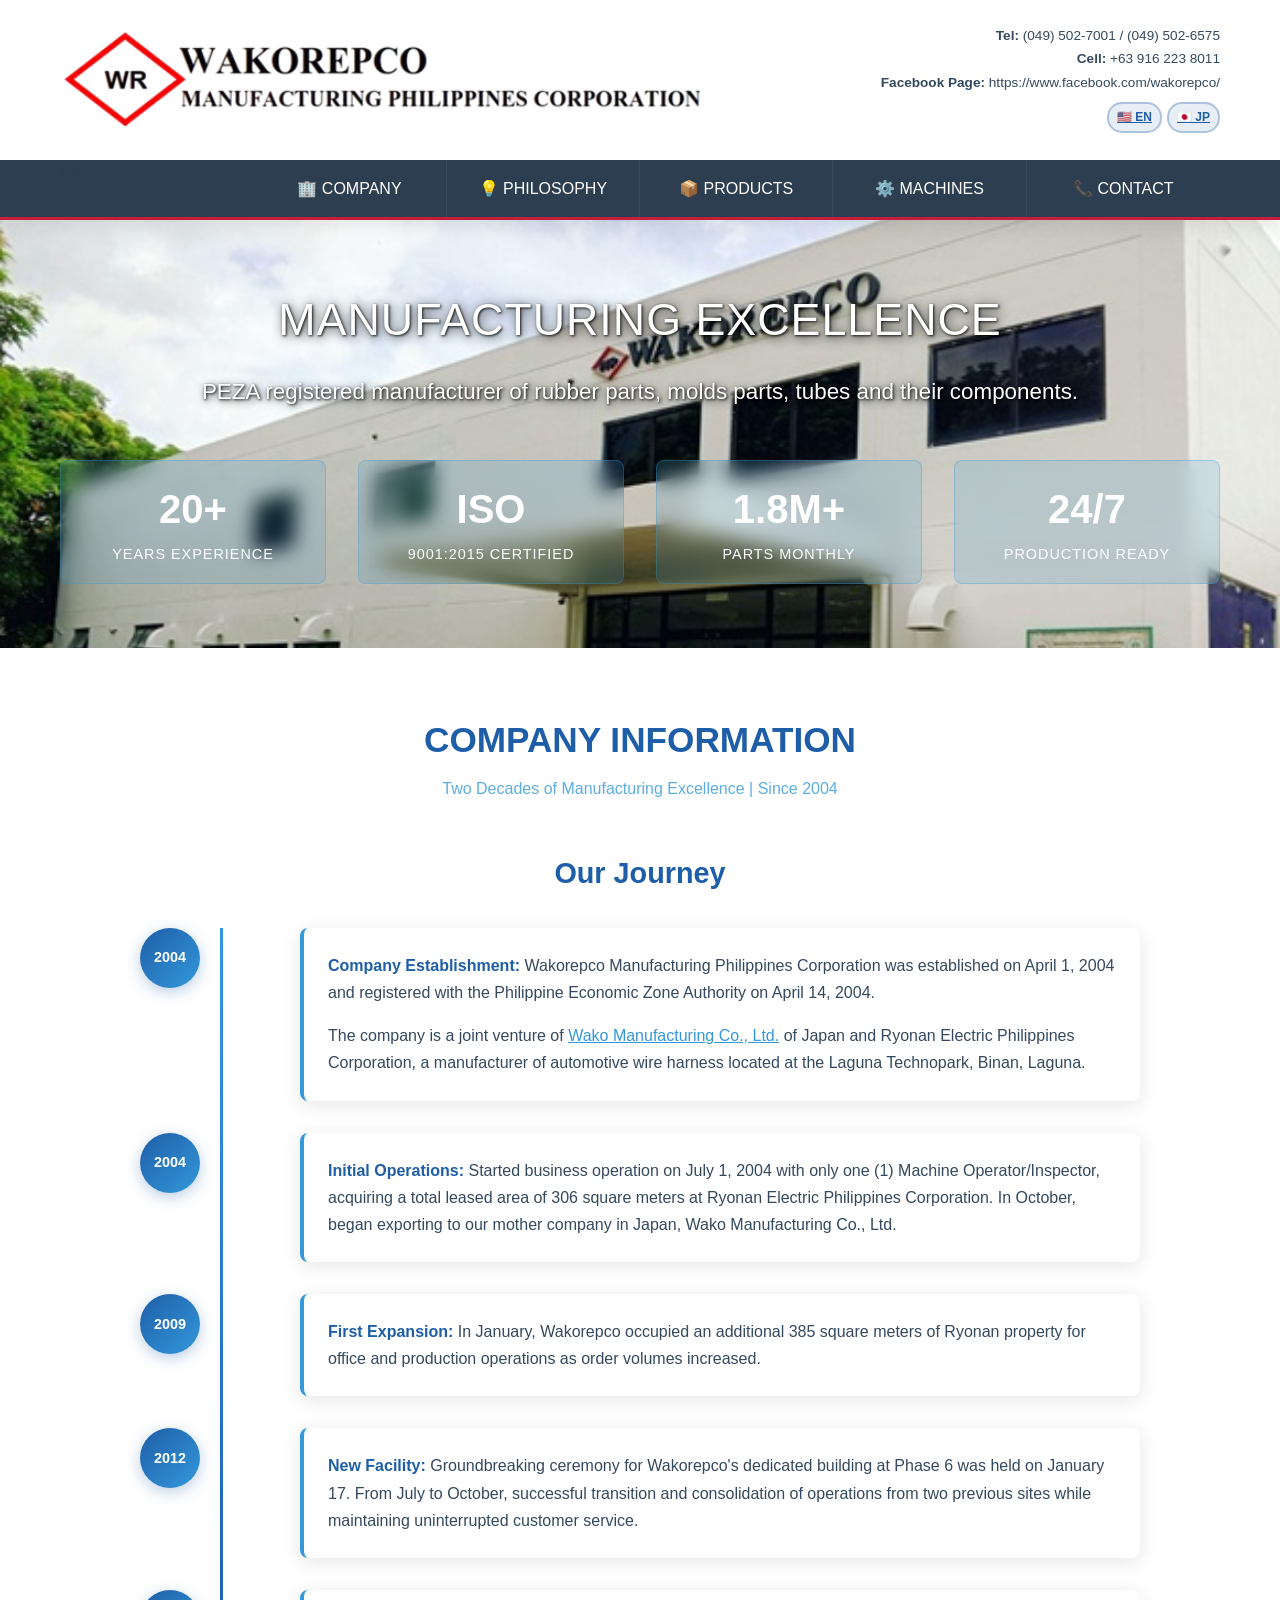
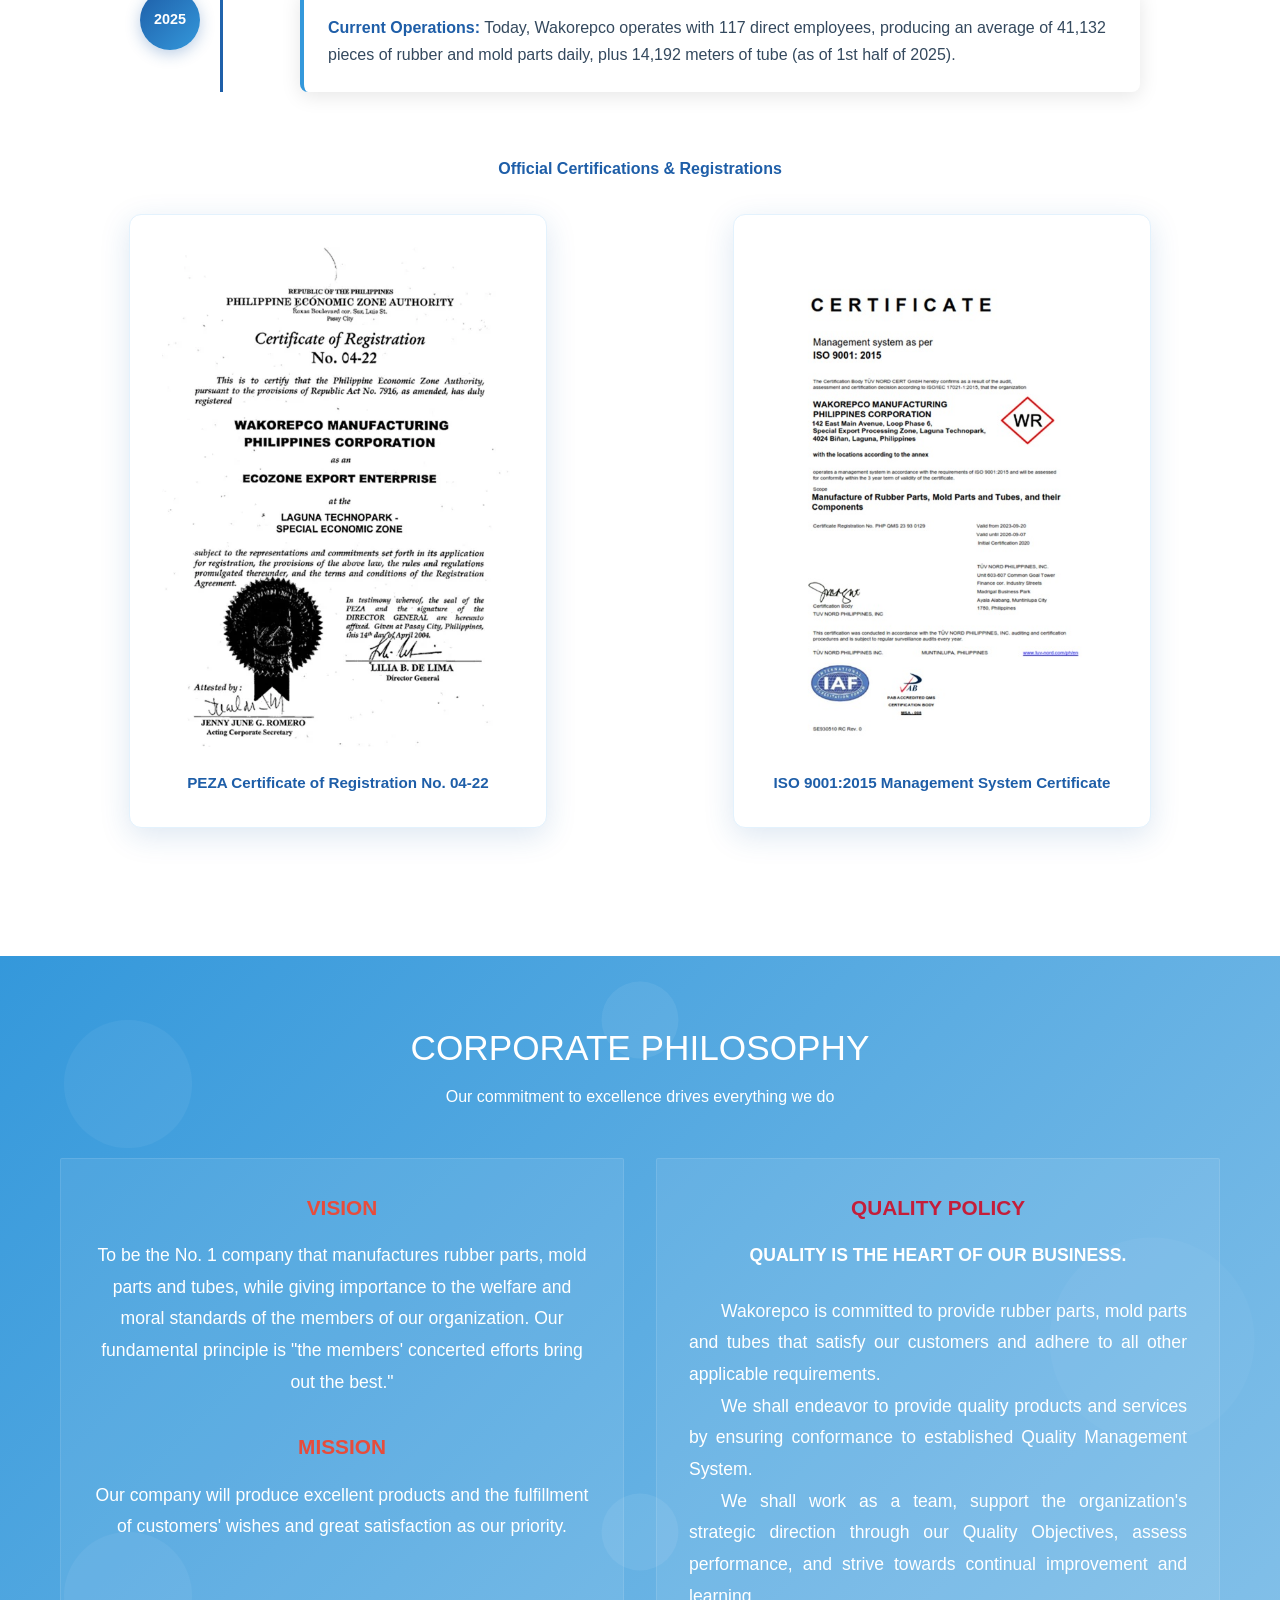
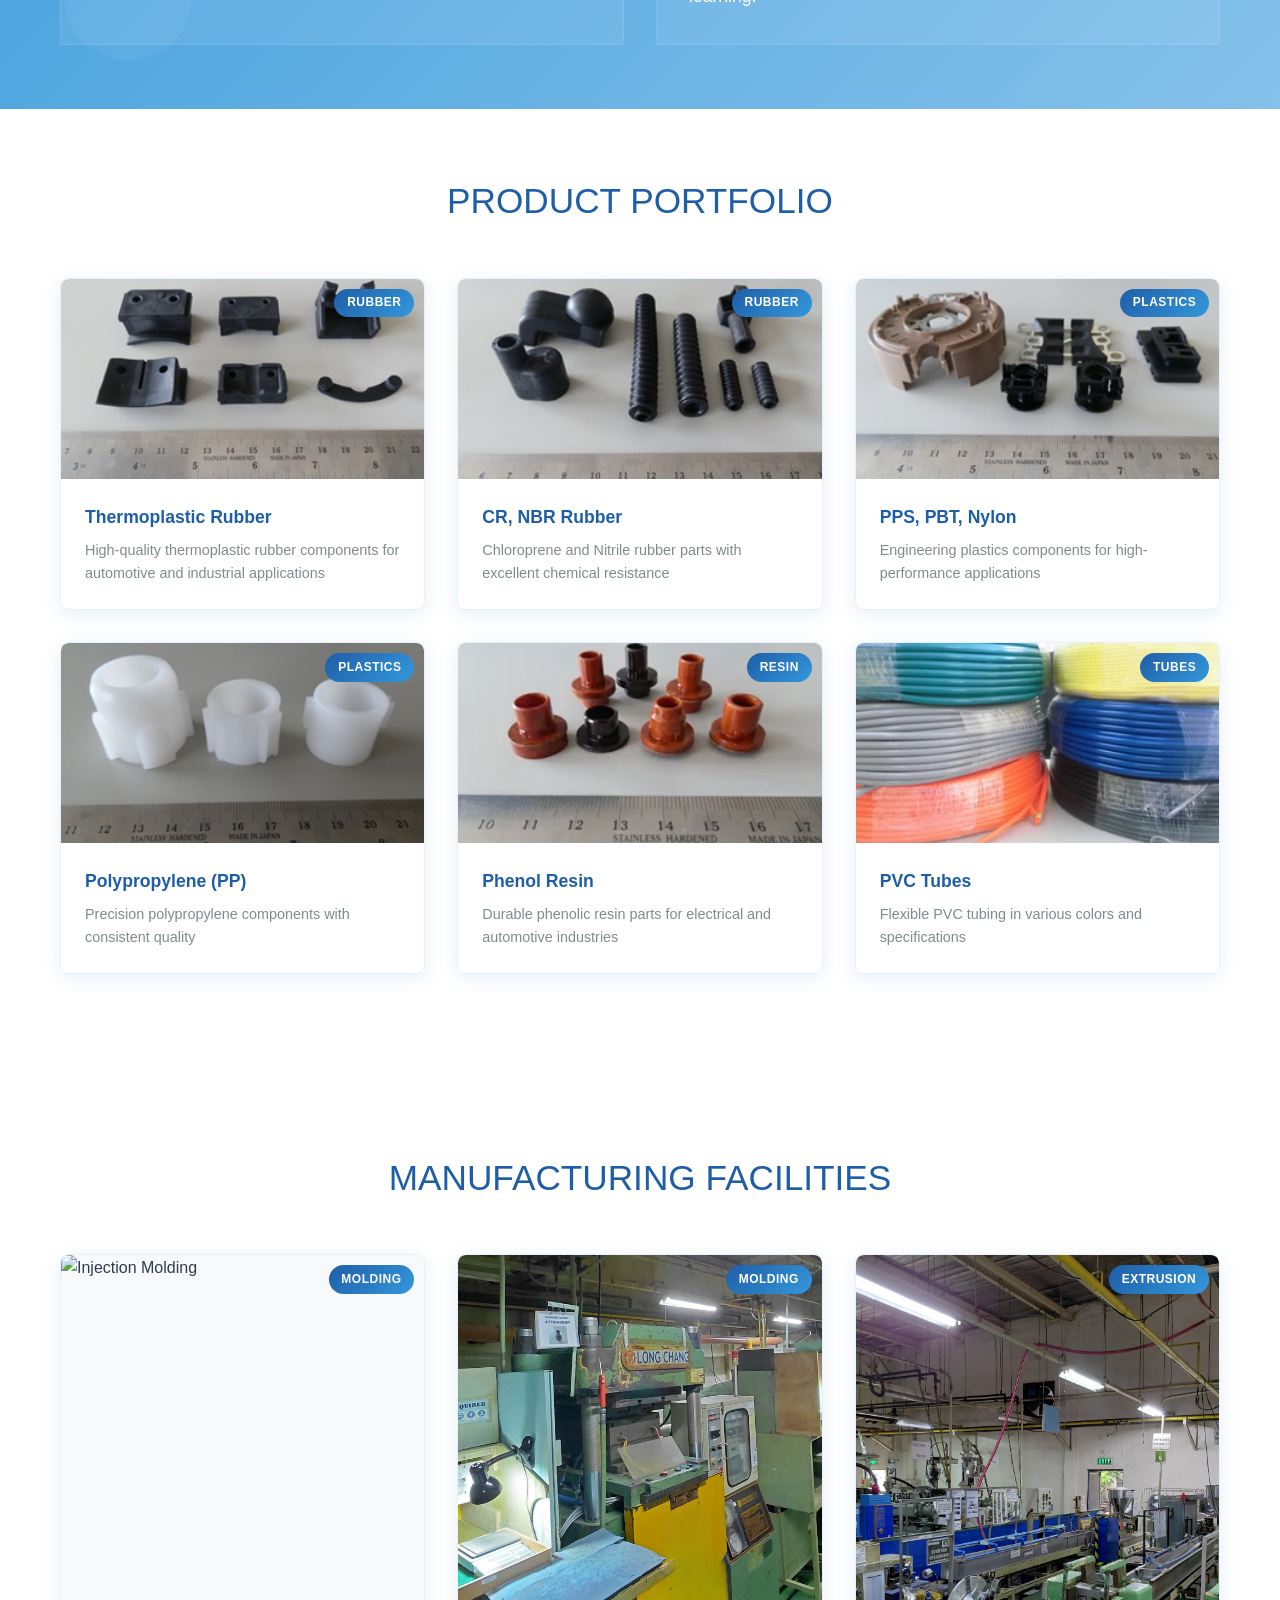
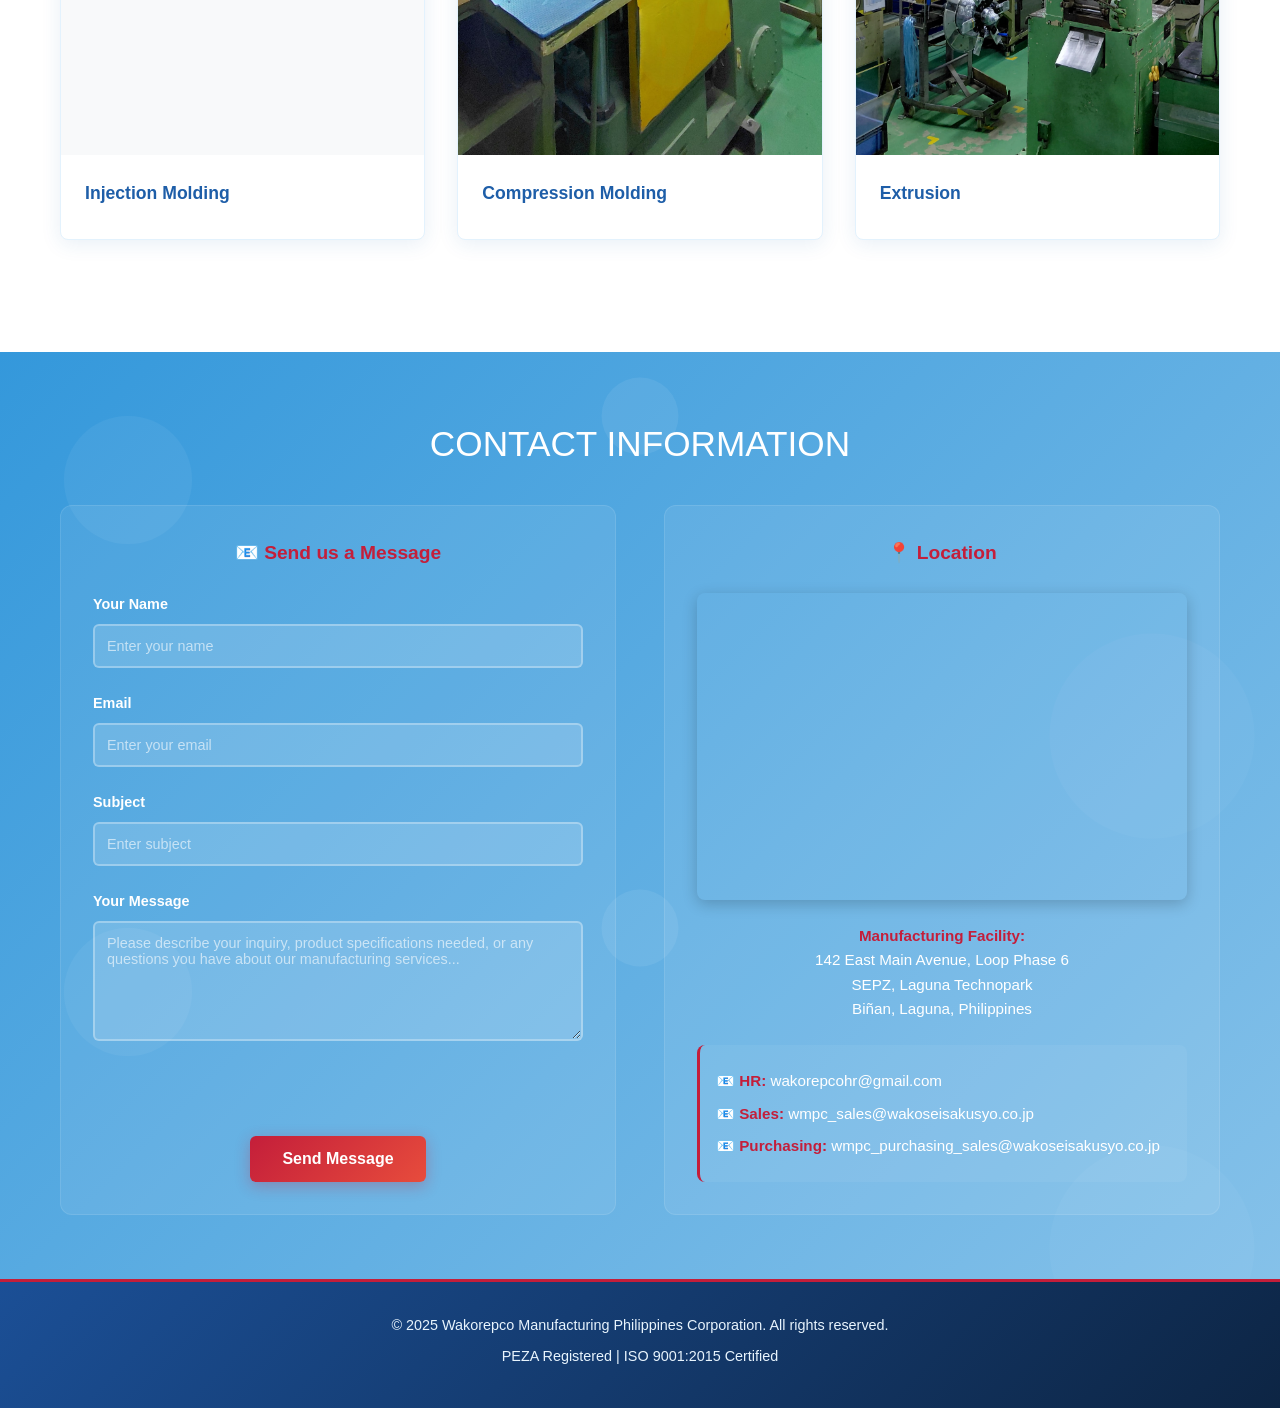
==== commit a809de7e: "feat: Add Japanese version, WebP images, and SEO optimizations - Create /ja/ subdirectory with serve" ====
--- a/index.html
+++ b/index.html
@@ -31,12 +31,26 @@
     <meta name="twitter:description" content="PEZA registered manufacturer of rubber parts, molds parts, tubes and their components at Laguna Technopark, Binan, Laguna.">
     <meta name="twitter:image" content="https://wakorepco.onrender.com/header-removebg-preview.png">
     
+    <!-- Hreflang Tags for International SEO -->
+    <link rel="alternate" hreflang="en" href="https://wakorepco.onrender.com/">
+    <link rel="alternate" hreflang="ja" href="https://wakorepco.onrender.com/ja/">
+    <link rel="alternate" hreflang="x-default" href="https://wakorepco.onrender.com/">
+    
     <!-- Favicon -->
     <link rel="icon" type="image/png" href="logo.png">
     <link rel="apple-touch-icon" href="logo.png">
     
     <!-- Canonical URL -->
     <link rel="canonical" href="https://wakorepco.onrender.com">
+    
+    <!-- Google Analytics 4 -->
+    <script async src="https://www.googletagmanager.com/gtag/js?id=G-NEMP89RQ2Q"></script>
+    <script>
+        window.dataLayer = window.dataLayer || [];
+        function gtag(){dataLayer.push(arguments);}
+        gtag('js', new Date());
+        gtag('config', 'G-NEMP89RQ2Q');
+    </script>
     
     <!-- Schema.org Structured Data -->
     <script type="application/ld+json">
@@ -100,22 +114,25 @@
       ]
     }
     </script>
-    <link rel="stylesheet" href="style.css">
+    <link rel="stylesheet" href="style.min.css">
 </head>
 <body>
     <header>
         <div class="container">
             <div class="header-content">
                 <div class="logo">
-                    <img src="header-removebg-preview.png" alt="Wakorepco Manufacturing Philippines Corporation" class="logo-image">
+                    <picture>
+                        <source srcset="header-removebg-preview.webp" type="image/webp">
+                        <img src="header-removebg-preview.png" alt="Wakorepco Manufacturing Philippines Corporation" class="logo-image">
+                    </picture>
                 </div>
                 <div class="header-contact">
                     <div><strong data-translate="tel">Tel:</strong> (049) 502-7001 / (049) 502-6575</div>
                     <div><strong data-translate="cel">Cell:</strong> +63 916 223 8011</div>
                     <div><strong data-translate="facebook">Facebook Page:</strong> https://www.facebook.com/wakorepco/</div>
                     <div class="language-switcher">
-                        <button class="lang-btn active" onclick="switchLanguage('en')" data-lang="en">🇺🇸 EN</button>
-                        <button class="lang-btn" onclick="switchLanguage('ja')" data-lang="ja">🇯🇵 JP</button>
+                        <a href="./" class="lang-btn active">🇺🇸 EN</a>
+                        <a href="./ja/" class="lang-btn">🇯🇵 JP</a>
                     </div>
                 </div>
             </div>
@@ -223,7 +240,10 @@
                 <h3 class="section-subtitle" style="margin-bottom: 2rem; color: #1e5ea8;">Official Certifications & Registrations</h3>
                 <div class="certification-images">
                     <div class="cert-image">
+                        <picture>
+                        <source srcset="peza.webp" type="image/webp">
                         <img src="peza.jpg" loading="lazy" alt="PEZA Certificate of Registration" />
+                    </picture>
                         <p>PEZA Certificate of Registration No. 04-22</p>
                     </div>
                     <div class="cert-image">
@@ -326,7 +346,10 @@
         
         <div class="product-item" onclick="openLightbox('phenol-resin.jpg', 'Phenol Resin Components', 'Durable phenolic resin parts for electrical and automotive industries')">
             <div class="product-image">
-                <img src="phenol-resin.jpg" loading="lazy" alt="Phenol Resin Components" style="width: 100%; height: 100%; object-fit: cover;">
+                <picture>
+                    <source srcset="phenol-resin.webp" type="image/webp">
+                    <img src="phenol-resin.jpg" loading="lazy" alt="Phenol Resin Components" style="width: 100%; height: 100%; object-fit: cover;">
+                </picture>
                 <div class="product-overlay">
                     <span class="product-category">RESIN</span>
                 </div>
@@ -390,7 +413,10 @@
                 
                 <div class="product-item" onclick="openLightbox('Extrusion.jpg', 'Extrusion', '')">
                     <div class="product-image">
-                        <img src="Extrusion.jpg" loading="lazy" alt="Extrusion" style="width: 100%; height: 100%; object-fit: cover;">
+                        <picture>
+                    <source srcset="Extrusion.webp" type="image/webp">
+                    <img src="Extrusion.jpg" loading="lazy" alt="Extrusion" style="width: 100%; height: 100%; object-fit: cover;">
+                </picture>
                         <div class="product-overlay">
                             <span class="product-category">EXTRUSION</span>
                         </div>
@@ -501,7 +527,7 @@
         </div>
     </div>
 
-    <script src="main.js"></script>
+    <script src="main.min.js"></script>
 </body>
 
 </html>
@@ -513,3 +539,21 @@
 
 
 
+
+
+
+
+
+
+
+
+
+
+
+
+
+
+
+
+
+
--- a/style.min.css
+++ b/style.min.css
@@ -0,0 +1 @@
+*{margin:0;padding:0;box-sizing:border-box}body{font-family:Arial,sans-serif;line-height:1.6;color:#2c3e50;background-color:#fff}.container{max-width:1200px;margin:0 auto;padding:0 20px}header{background:#fff;border-bottom:3px solid #c41e3a;box-shadow:0 4px 20px rgba(0,0,0,.1);position:sticky;top:0;z-index:1000}.header-content{display:flex;justify-content:space-between;align-items:center;padding:1rem 0}.logo{display:flex;align-items:center;gap:15px}.logo-image{height:120px;width:auto;margin-right:15px}.logo-placeholder{display:flex;align-items:center;gap:15px}.company-info h1{font-size:1.8rem;font-weight:700;color:#2c3e50;margin-bottom:2px}.company-tagline{font-size:.85rem;color:#7f8c8d;font-weight:500}.header-contact{text-align:right;font-size:.85rem;color:#34495e}.header-contact div{margin-bottom:2px}.language-switcher{display:flex;gap:5px;margin-top:8px;justify-content:flex-end}.lang-btn{background:rgba(30,94,168,.1);border:2px solid rgba(30,94,168,.3);color:#1e5ea8;padding:4px 8px;border-radius:15px;font-size:.75rem;font-weight:600;cursor:pointer;transition:all .3s ease;display:flex;align-items:center;gap:2px}.lang-btn:hover{background:rgba(30,94,168,.2);border-color:rgba(30,94,168,.5);transform:translateY(-1px)}.lang-btn.active{background:linear-gradient(135deg,#1e5ea8 0,#3498db 100%);border-color:#1e5ea8;color:#fff}nav{background:#2c3e50;padding:0;position:relative}.nav-links{display:flex;list-style:none;margin:0;padding:0}.nav-links li{flex:1}.nav-links a{display:block;color:#fff;text-decoration:none;padding:1rem;text-align:center;font-weight:500;transition:background .3s ease;border-right:1px solid #34495e}.nav-links li:last-child a{border-right:none}.nav-links a:hover{background:linear-gradient(135deg,#3498db 0,#5dade2 100%);transform:translateY(-1px)}.mobile-menu-toggle{display:none;flex-direction:column;cursor:pointer;padding:8px;z-index:1001;position:absolute;top:50%;right:20px;transform:translateY(-50%);background:0 0;border:2px solid rgba(255,255,255,.3);border-radius:8px;transition:all .3s ease;width:40px;height:40px;justify-content:center;align-items:center}.mobile-menu-toggle:hover{background:rgba(255,255,255,.1);border-color:rgba(255,255,255,.5)}.mobile-menu-toggle span{width:20px;height:2px;background:#fff;margin:2px 0;transition:.3s;border-radius:1px;display:block}.mobile-menu-toggle.active{background:rgba(255,255,255,.15);border-color:rgba(255,255,255,.6)}.mobile-menu-toggle.active span:first-child{transform:rotate(-45deg) translate(-3px,4px)}.mobile-menu-toggle.active span:nth-child(2){opacity:0}.mobile-menu-toggle.active span:nth-child(3){transform:rotate(45deg) translate(-3px,-4px)}.hero{background:url('Building bg.jpg') right 20%/cover no-repeat;color:#fff;padding:4rem 0;text-align:center;position:relative;overflow:hidden}.hero::before{content:'';position:absolute;top:0;left:0;right:0;bottom:0;background:linear-gradient(135deg,rgba(52,152,219,.7) 0,rgba(52,152,219,.4) 50%,rgba(52,152,219,.2) 100%);z-index:1}.hero .container{position:relative;z-index:2}.hero::before{content:'';position:absolute;top:0;left:0;right:0;bottom:0;background:url('data:image/svg+xml,<svg xmlns="http://www.w3.org/2000/svg" viewBox="0 0 1000 1000"><defs><radialGradient id="a" cx="50%" cy="50%"><stop offset="0%" stop-color="%23ffffff" stop-opacity="0.1"/><stop offset="100%" stop-color="%23ffffff" stop-opacity="0"/></radialGradient></defs><circle cx="200" cy="200" r="150" fill="url(%23a)"/><circle cx="800" cy="300" r="100" fill="url(%23a)"/><circle cx="400" cy="700" r="120" fill="url(%23a)"/></svg>');opacity:.3;z-index:0}.hero h1{font-size:2.8rem;font-weight:300;margin-bottom:1rem;letter-spacing:1px;text-shadow:2px 2px 12px rgba(0,0,0,.8),1px 1px 3px rgba(0,0,0,.9)}.hero p{font-size:1.4rem;margin-bottom:2rem;font-weight:400;line-height:1.8;color:#fff;text-shadow:2px 2px 8px rgba(0,0,0,.8),1px 1px 3px rgba(0,0,0,.9)}.hero-stats{display:grid;grid-template-columns:repeat(auto-fit,minmax(200px,1fr));gap:2rem;margin-top:3rem;position:relative;z-index:1}.stat-item{text-align:center;padding:1rem;background:rgba(52,152,219,.15);border-radius:8px;backdrop-filter:blur(10px);border:1px solid rgba(52,152,219,.3)}.stat-number{font-size:2.5rem;font-weight:700;color:#fff;display:block}.stat-label{font-size:.9rem;color:#fff;text-transform:uppercase;letter-spacing:1px}.section{padding:4rem 0}.section-alt{background:#f8f9fa}.section-title{font-size:2.2rem;font-weight:300;color:#1e5ea8;margin-bottom:.5rem;text-align:center}.products-section .section-title{margin-bottom:3rem}#facilities .section-title{margin-bottom:3rem}.section-subtitle{text-align:center;color:#5dade2;margin-bottom:3rem;font-size:1rem}.company-grid{display:grid;grid-template-columns:repeat(auto-fit,minmax(350px,1fr));gap:2rem;margin-bottom:3rem}.company-card{background:#fff;padding:2rem;border:1px solid #ecf0f1;border-radius:2px;box-shadow:0 2px 10px rgba(0,0,0,.05)}.company-card h3{color:#1e5ea8;font-size:1.1rem;font-weight:600;margin-bottom:1rem;padding-bottom:.5rem;border-bottom:2px solid #3498db;display:inline-block}.company-card p{margin-bottom:.5rem;font-size:.95rem;line-height:1.6}.company-card strong{color:#1e5ea8}.company-history{margin-bottom:4rem}.history-text h3{font-size:1.8rem;color:#1e5ea8;margin-bottom:2rem;text-align:center;font-weight:600}.timeline{position:relative;max-width:1000px;margin:0 auto}.timeline::before{content:'';position:absolute;left:80px;top:0;bottom:0;width:3px;background:linear-gradient(180deg,#3498db 0,#1e5ea8 100%)}.timeline-item{position:relative;margin-bottom:2rem;padding-left:140px}.timeline-year{position:absolute;left:0;top:0;width:60px;height:60px;background:linear-gradient(135deg,#1e5ea8 0,#3498db 100%);color:#fff;border-radius:50%;display:flex;align-items:center;justify-content:center;font-weight:700;font-size:.9rem;box-shadow:0 4px 15px rgba(30,94,168,.3);z-index:10}.timeline-content{background:#fff;padding:1.5rem;border-radius:8px;box-shadow:0 4px 20px rgba(0,0,0,.1);border-left:4px solid #3498db;margin-left:20px}.timeline-content p{margin-bottom:1rem;line-height:1.7;color:#34495e}.timeline-content p:last-child{margin-bottom:0}.timeline-content strong{color:#1e5ea8}p a{color:#3498db;text-decoration:underline;transition:color .3s ease}p a:hover{color:#1e5ea8;text-decoration:underline}.certifications-section{margin:4rem 0;text-align:center}.certification-images{display:grid;grid-template-columns:repeat(auto-fit,minmax(400px,1fr));gap:3rem;margin-top:2rem;justify-items:center}.cert-image{background:#fff;padding:2rem;border-radius:12px;box-shadow:0 8px 30px rgba(30,94,168,.15);border:1px solid #e3f2fd;transition:transform .3s ease,box-shadow .3s ease}.cert-image:hover{transform:translateY(-5px);box-shadow:0 12px 40px rgba(30,94,168,.2)}.cert-image img{max-width:100%;height:auto;max-height:500px;border-radius:8px;margin-bottom:1rem}.cert-image p{font-size:.95rem;color:#1e5ea8;font-weight:600;margin:0}.company-stats{display:grid;grid-template-columns:repeat(auto-fit,minmax(200px,1fr));gap:2rem;margin-top:3rem}.stat-card{background:#fff;padding:2rem;border-radius:12px;text-align:center;box-shadow:0 6px 25px rgba(30,94,168,.1);border:1px solid #e3f2fd;border-top:4px solid #3498db;transition:transform .3s ease,box-shadow .3s ease}.stat-card:hover{transform:translateY(-3px);box-shadow:0 10px 35px rgba(30,94,168,.15)}.stat-card .stat-number{font-size:2.2rem;font-weight:700;color:#1e5ea8;display:block;margin-bottom:.5rem}.stat-card .stat-label{font-size:.9rem;color:#7f8c8d;text-transform:uppercase;letter-spacing:1px;font-weight:500}.philosophy-section{background:linear-gradient(135deg,#3498db 0,#5dade2 50%,#85c1e9 100%);color:#fff;position:relative;overflow:hidden}.philosophy-section::before{content:'';position:absolute;top:0;left:0;right:0;bottom:0;background:url('data:image/svg+xml,<svg xmlns="http://www.w3.org/2000/svg" viewBox="0 0 1000 400"><circle cx="100" cy="100" r="50" fill="%23ffffff" opacity="0.05"/><circle cx="900" cy="300" r="80" fill="%23ffffff" opacity="0.03"/><circle cx="500" cy="50" r="30" fill="%23ffffff" opacity="0.07"/></svg>');z-index:0}.philosophy-section .section-subtitle,.philosophy-section .section-title{color:#fff;position:relative;z-index:1}.philosophy-grid{display:grid;grid-template-columns:repeat(auto-fit,minmax(350px,1fr));gap:2rem;position:relative;z-index:1}.philosophy-card{background:rgba(255,255,255,.08);padding:2rem;border:1px solid rgba(255,255,255,.1);border-radius:2px}.philosophy-card h3{font-size:1.3rem;font-weight:600;margin-bottom:1rem;color:#c41e3a}.philosophy-card p{line-height:1.8;font-size:1.1rem}.product-gallery{margin-bottom:3rem}.gallery-title{font-size:1.8rem;color:#1e5ea8;text-align:center;margin-bottom:2rem;font-weight:600;position:relative}.gallery-title::after{content:'';position:absolute;bottom:-8px;left:50%;transform:translateX(-50%);width:60px;height:3px;background:linear-gradient(90deg,#3498db,#5dade2)}.product-grid{display:grid;grid-template-columns:repeat(auto-fit,minmax(300px,1fr));gap:2rem;margin-bottom:3rem}.product-item{background:#fff;border-radius:8px;overflow:hidden;box-shadow:0 4px 20px rgba(30,94,168,.1);transition:all .3s ease;border:1px solid #e3f2fd}.product-item:hover{transform:translateY(-5px);box-shadow:0 8px 30px rgba(30,94,168,.2)}.product-image{position:relative;height:200px;overflow:hidden;background:#f8f9fa;border-radius:8px 8px 0 0}.product-overlay{position:absolute;top:10px;right:10px;background:linear-gradient(135deg,#1e5ea8,#3498db);color:#fff;padding:.3rem .8rem;border-radius:15px;font-size:.75rem;font-weight:600;text-transform:uppercase;letter-spacing:.5px}.product-info{padding:1.5rem}.product-info h4{color:#1e5ea8;font-size:1.1rem;font-weight:600;margin-bottom:.5rem}.product-info p{color:#7f8c8d;font-size:.9rem;line-height:1.6}.product-item{cursor:pointer;position:relative;z-index:1;pointer-events:auto}.product-zoom-icon{position:absolute;top:10px;right:10px;background:rgba(30,94,168,.9);color:#fff;width:35px;height:35px;border-radius:50%;display:flex;align-items:center;justify-content:center;font-size:20px;opacity:0;transition:all .3s ease;cursor:pointer}.product-item:hover .product-zoom-icon{opacity:1}.lightbox-modal{display:none;position:fixed;top:0;left:0;width:100%;height:100%;background:rgba(0,0,0,.9);z-index:2000;align-items:center;justify-content:center}.lightbox-modal.show{display:flex!important}.lightbox-content{background:#fff;border-radius:12px;max-width:90%;max-height:90%;position:relative;display:flex;flex-direction:column;overflow:hidden;box-shadow:0 20px 60px rgba(0,0,0,.3)}.lightbox-close{position:absolute;top:15px;right:20px;font-size:30px;color:#666;cursor:pointer;z-index:10;background:rgba(255,255,255,.9);width:40px;height:40px;border-radius:50%;display:flex;align-items:center;justify-content:center;transition:all .3s ease}.lightbox-close:hover{background:rgba(196,30,58,.9);color:#fff}#lightboxImage{width:100%;max-height:70vh;object-fit:contain;background:#f8f9fa}.lightbox-info{padding:2rem;text-align:center}.lightbox-info h3{color:#3498db;margin-bottom:1rem;font-size:1.5rem}.lightbox-info p{color:#3498db;line-height:1.6}.products-section{background:#fff}.table-container{background:#fff;border:1px solid #ecf0f1;border-radius:2px;overflow:hidden;margin-bottom:2rem;box-shadow:0 2px 10px rgba(0,0,0,.05)}.table-header{background:linear-gradient(135deg,#1e5ea8 0,#2471a3 100%);color:#fff;padding:1rem 1.5rem;font-size:1.1rem;font-weight:600}table{width:100%;border-collapse:collapse}th{background:linear-gradient(135deg,#e3f2fd 0,#f8f9fa 100%);padding:1rem 1.5rem;text-align:left;font-weight:600;color:#1e5ea8;border-bottom:2px solid #3498db;font-size:.9rem;text-transform:uppercase;letter-spacing:.5px}td{padding:1rem 1.5rem;border-bottom:1px solid #ecf0f1;font-size:.95rem}tr:nth-child(2n){background:#fafbfc}tr:hover{background:linear-gradient(135deg,#e3f2fd 0,#f1f8ff 100%)}.facilities-grid{display:grid;grid-template-columns:repeat(auto-fit,minmax(300px,1fr));gap:1.5rem}.facility-card{background:#fff;padding:2rem;border:1px solid #e3f2fd;border-radius:8px;border-left:4px solid #3498db;box-shadow:0 4px 20px rgba(30,94,168,.1);transition:transform .3s ease,box-shadow .3s ease}.facility-card:hover{transform:translateY(-2px);box-shadow:0 8px 30px rgba(30,94,168,.15)}.facility-card h3{color:#1e5ea8;font-size:1.1rem;font-weight:600;margin-bottom:1rem}.facility-card p{color:#7f8c8d;font-size:.9rem;line-height:1.6}#facilities .product-image{height:500px}.contact-section{background:linear-gradient(135deg,#3498db 0,#5dade2 50%,#85c1e9 100%);color:#fff;position:relative;overflow:hidden}.contact-section::before{content:'';position:absolute;top:0;left:0;right:0;bottom:0;background:url('data:image/svg+xml,<svg xmlns="http://www.w3.org/2000/svg" viewBox="0 0 1000 400"><circle cx="100" cy="100" r="50" fill="%23ffffff" opacity="0.05"/><circle cx="900" cy="300" r="80" fill="%23ffffff" opacity="0.03"/><circle cx="500" cy="50" r="30" fill="%23ffffff" opacity="0.07"/></svg>');z-index:0}.contact-section .section-subtitle,.contact-section .section-title{color:#fff;position:relative;z-index:1}.contact-grid{display:grid;grid-template-columns:repeat(auto-fit,minmax(350px,1fr));gap:2rem;position:relative;z-index:1}.contact-card{background:rgba(255,255,255,.08);padding:2rem;border:1px solid rgba(255,255,255,.1);border-radius:2px}.contact-card h3{font-size:1.2rem;font-weight:600;margin-bottom:1rem;color:#c41e3a}.contact-info{margin-bottom:.8rem;font-size:.95rem;line-height:1.6}.contact-info strong{color:#fff}.contact-main-grid{display:grid;grid-template-columns:1fr 1fr;gap:3rem;margin-top:2rem}.hours-section,.location-section{background:rgba(255,255,255,.08);padding:2rem;border:1px solid rgba(255,255,255,.1);border-radius:12px}.hours-section h3,.location-section h3{color:#c41e3a;font-size:1.2rem;font-weight:600;margin-bottom:1.5rem;text-align:center}.map-container{margin-bottom:1.5rem;border-radius:8px;overflow:hidden;box-shadow:0 4px 15px rgba(0,0,0,.2);pointer-events:auto!important;position:static!important;z-index:auto!important}.map-container iframe{pointer-events:auto!important;position:static!important;z-index:auto!important}.address-info{text-align:center;color:#fff;line-height:1.6;font-size:.95rem}.address-info strong{color:#c41e3a}.contact-quick-info{margin-top:1.5rem;padding:1rem;background:rgba(255,255,255,.05);border-radius:8px;border-left:3px solid #c41e3a}.contact-quick-info p{color:#fff;font-size:.95rem;margin:.5rem 0;line-height:1.6}.contact-quick-info strong{color:#c41e3a}.hours-grid{display:flex;flex-direction:column;gap:1rem}.hours-item{display:grid;grid-template-columns:1fr 1fr auto;gap:1rem;padding:.75rem 1rem;background:rgba(255,255,255,.05);border-radius:6px;align-items:center}.hours-item .day{font-weight:600;color:#fff}.hours-item .time{color:#e8f4fd;font-size:.9rem}.hours-item .status{padding:.25rem .75rem;border-radius:15px;font-size:.75rem;font-weight:600;text-align:center}.status.open{background:#27ae60;color:#fff}.status.appointment{background:#f39c12;color:#fff}.status.closed{background:#e74c3c;color:#fff}.hours-highlight{margin-top:1rem;padding:1rem;background:rgba(196,30,58,.2);border-radius:8px;text-align:center;color:#fff;border:1px solid rgba(196,30,58,.3)}.hours-highlight strong{color:#c41e3a}.contact-form-section{background:rgba(255,255,255,.08);padding:2rem;border:1px solid rgba(255,255,255,.1);border-radius:12px;min-height:100%;display:flex;flex-direction:column}.contact-form-section h3{color:#c41e3a;font-size:1.2rem;font-weight:600;margin-bottom:1.5rem;text-align:center}.contact-form{display:flex;flex-direction:column;gap:1.5rem;flex-grow:1}.form-group{display:flex;flex-direction:column}.form-group label{color:#fff;font-weight:600;margin-bottom:.5rem;font-size:.9rem}.required{color:#c41e3a}.form-group input,.form-group textarea{padding:.75rem;border:1px solid rgba(255,255,255,.2);border-radius:6px;background:rgba(255,255,255,.1);color:#fff;font-size:.9rem;font-family:inherit;transition:all .3s ease;pointer-events:auto!important;position:static!important;z-index:auto!important}.contact-form *{pointer-events:auto!important;position:relative}.location-section *{pointer-events:auto!important;position:relative}.contact-main-grid .location-section{pointer-events:auto!important;position:relative!important;z-index:999!important}.contact-main-grid .location-section .map-container{pointer-events:auto!important;position:relative!important;z-index:1000!important;transform:none!important}.contact-main-grid .location-section .map-container iframe{pointer-events:auto!important;position:relative!important;z-index:1001!important;transform:none!important}.form-group input:focus,.form-group textarea:focus{outline:0;border-color:#3498db;background:rgba(255,255,255,.15);box-shadow:0 0 0 3px rgba(52,152,219,.2)}.form-group input::placeholder,.form-group textarea::placeholder{color:rgba(255,255,255,.6)}.form-group textarea{resize:vertical;min-height:120px}.form-submit{display:flex;flex-direction:column;align-items:center;gap:1rem;margin-top:auto;padding-top:1rem}.submit-btn{background:linear-gradient(135deg,#c41e3a 0,#e74c3c 100%);color:#fff;border:none;padding:.875rem 2rem;border-radius:6px;font-size:1rem;font-weight:600;cursor:pointer;transition:all .3s ease;box-shadow:0 4px 15px rgba(196,30,58,.3)}.submit-btn:hover{background:linear-gradient(135deg,#1e5ea8 0,#3498db 100%);transform:translateY(-2px);box-shadow:0 6px 20px rgba(30,94,168,.4)}.submit-btn:active{transform:translateY(0)}.form-note{color:rgba(255,255,255,.8);font-size:.85rem;text-align:center;margin:0;font-style:italic}.form-status{padding:1rem;border-radius:6px;text-align:center;font-weight:500;margin-top:1rem}.form-status.success{background:rgba(39,174,96,.2);border:1px solid rgba(39,174,96,.5);color:#fff}.form-status.error{background:rgba(231,76,60,.2);border:1px solid rgba(231,76,60,.5);color:#fff}footer{background:linear-gradient(135deg,#1b4f96 0,#0d2544 100%);color:#e8f4fd;text-align:center;padding:2rem 0;border-top:3px solid #c41e3a}.footer-content p{margin-bottom:.5rem;font-size:.9rem}.certifications{background:linear-gradient(135deg,#f8f9fa 0,#fff 100%);padding:2rem;text-align:center;border:1px solid #e3f2fd;border-radius:8px;margin:2rem 0;box-shadow:0 4px 20px rgba(30,94,168,.1)}.cert-badge{display:inline-block;background:linear-gradient(135deg,#1e5ea8 0,#3498db 100%);color:#fff;padding:.5rem 1rem;border-radius:25px;font-weight:600;font-size:.9rem;margin:0 .5rem;box-shadow:0 2px 10px rgba(30,94,168,.3)}.back-to-top{position:fixed;bottom:30px;right:30px;background:linear-gradient(135deg,#1e5ea8 0,#3498db 100%);color:#fff;border:none;border-radius:25px;padding:8px 16px;font-size:14px;font-weight:600;cursor:pointer;box-shadow:0 4px 20px rgba(30,94,168,.3);opacity:0;visibility:hidden;transition:all .3s ease;z-index:1000;display:flex;align-items:center;justify-content:center;gap:6px;min-width:auto}.back-to-top span:first-child{font-size:18px;line-height:1}.back-to-top-text{font-size:12px;font-weight:600;white-space:nowrap}.back-to-top.show{opacity:1;visibility:visible}.back-to-top:hover{background:linear-gradient(135deg,#c41e3a 0,#e74c3c 100%);transform:translateY(-2px);box-shadow:0 6px 25px rgba(196,30,58,.4)}.back-to-top:active{transform:translateY(0)}@media (max-width:768px){header{position:relative!important}.header-content{flex-direction:column;gap:.5rem;text-align:center;padding:1rem 0 .5rem 0}.header-contact{text-align:center;font-size:.8rem}.language-switcher{justify-content:center!important;margin-top:8px!important}.lang-btn{font-size:.7rem!important;padding:3px 6px!important}.logo-image{content:url('logowako.png');height:60px;width:auto}.mobile-menu-toggle{display:flex!important;position:absolute!important;top:50%!important;right:20px!important;transform:translateY(-50%)!important;z-index:1001!important;background:0 0!important;border:2px solid rgba(255,255,255,.3)!important;border-radius:8px!important;padding:8px!important;transition:all .3s ease!important}.mobile-menu-toggle:hover{background:rgba(255,255,255,.1)!important;border-color:rgba(255,255,255,.5)!important}.nav-links{position:fixed;top:160px;right:-300px;width:250px;background:rgba(44,62,80,.98);backdrop-filter:blur(10px);flex-direction:column;transform:translateX(0);opacity:1;visibility:visible;transition:all .4s ease;z-index:999;box-shadow:-5px 5px 25px rgba(0,0,0,.3);display:flex;border-radius:15px 0 0 15px;border:1px solid rgba(255,255,255,.1);max-height:calc(100vh - 200px);overflow-y:auto}.nav-links.active{right:0}.nav-links a{border-right:none;border-bottom:1px solid rgba(255,255,255,.1);padding:1.2rem 1.5rem;text-align:left;color:#fff;font-weight:500;font-size:.95rem;transition:all .3s ease;background:0 0}.nav-links a:hover{background:rgba(255,255,255,.1);color:#74b9ff;padding-left:2rem}.nav-links li:last-child a{border-bottom:none;border-radius:0 0 0 15px}.nav-links li:first-child a{border-radius:15px 0 0 0}.mobile-menu-header{background:rgba(255,255,255,.1)!important;padding:1rem 1.5rem!important;display:flex!important;justify-content:space-between!important;align-items:center!important;border-bottom:2px solid rgba(255,255,255,.2)!important;border-radius:15px 0 0 0!important}.mobile-menu-header span:first-child{color:#fff!important;font-weight:600!important;font-size:1rem!important}.mobile-menu-close{color:#fff!important;font-size:1.5rem!important;cursor:pointer!important;width:30px!important;height:30px!important;display:flex!important;align-items:center!important;justify-content:center!important;border-radius:50%!important;transition:all .3s ease!important}.mobile-menu-close:hover{background:rgba(255,255,255,.2)!important;color:#ff6b6b!important}nav{position:relative!important;min-height:60px!important;display:flex!important;align-items:center!important}nav .container{position:relative!important;width:100%!important}.hero h1{font-size:2rem}.hero p{font-size:1rem}.section-title{font-size:1.8rem}.certification-images,.company-grid,.company-stats,.contact-grid,.contact-main-grid,.philosophy-grid{grid-template-columns:1fr;gap:2rem}.certification-images{justify-items:center;padding:0 1rem}.cert-image{max-width:350px;width:100%;margin:0 auto}.timeline::before{left:30px}.timeline-item{padding-left:80px}.timeline-year{left:0;width:50px;height:50px;font-size:.8rem}.timeline-content{margin-left:10px}table{font-size:.8rem}td,th{padding:.8rem}}@media (max-width:480px){.container{padding:0 15px}.hero{padding:2rem 0}.section{padding:2rem 0}td,th{padding:.5rem;font-size:.75rem}.certification-images{padding:0 .5rem;gap:1.5rem}.cert-image{max-width:300px;padding:1.5rem}.back-to-top{bottom:20px;right:20px;padding:6px 12px;font-size:12px}.back-to-top span:first-child{font-size:16px}.back-to-top-text{font-size:10px}}
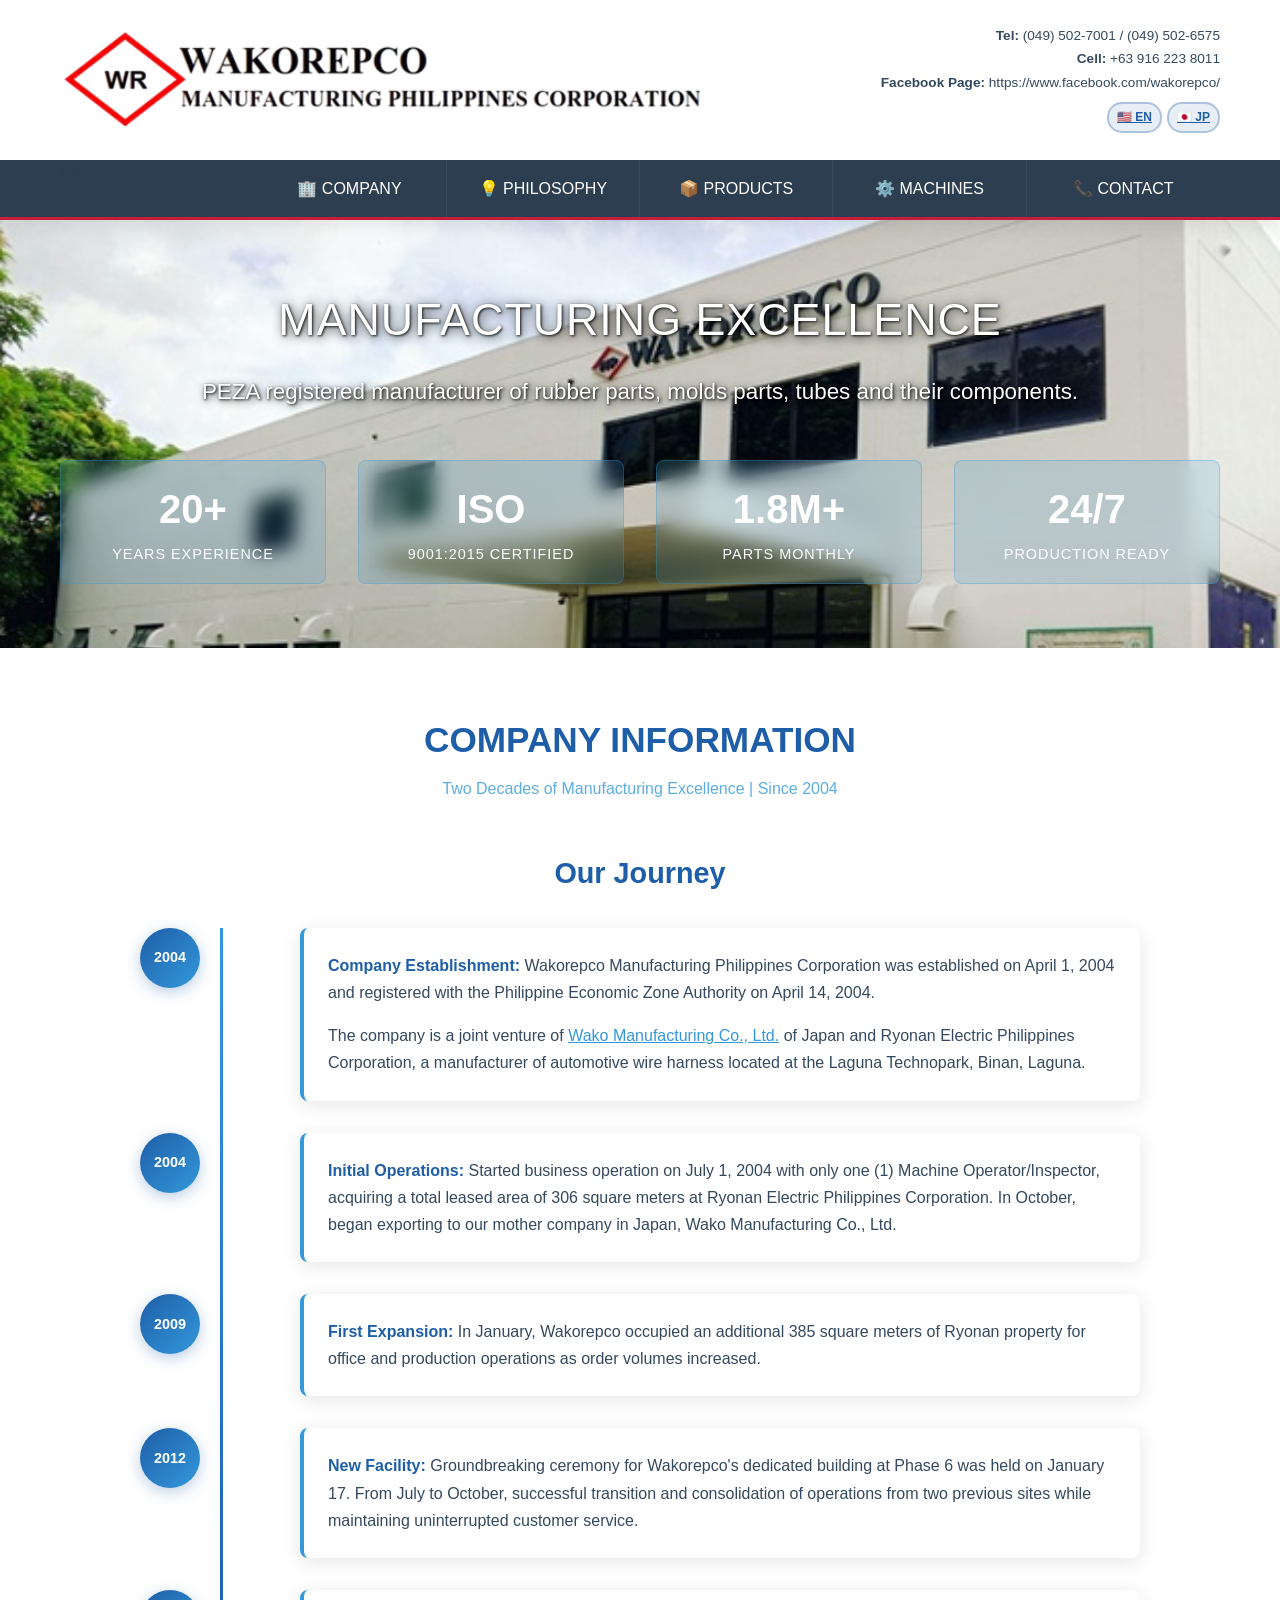
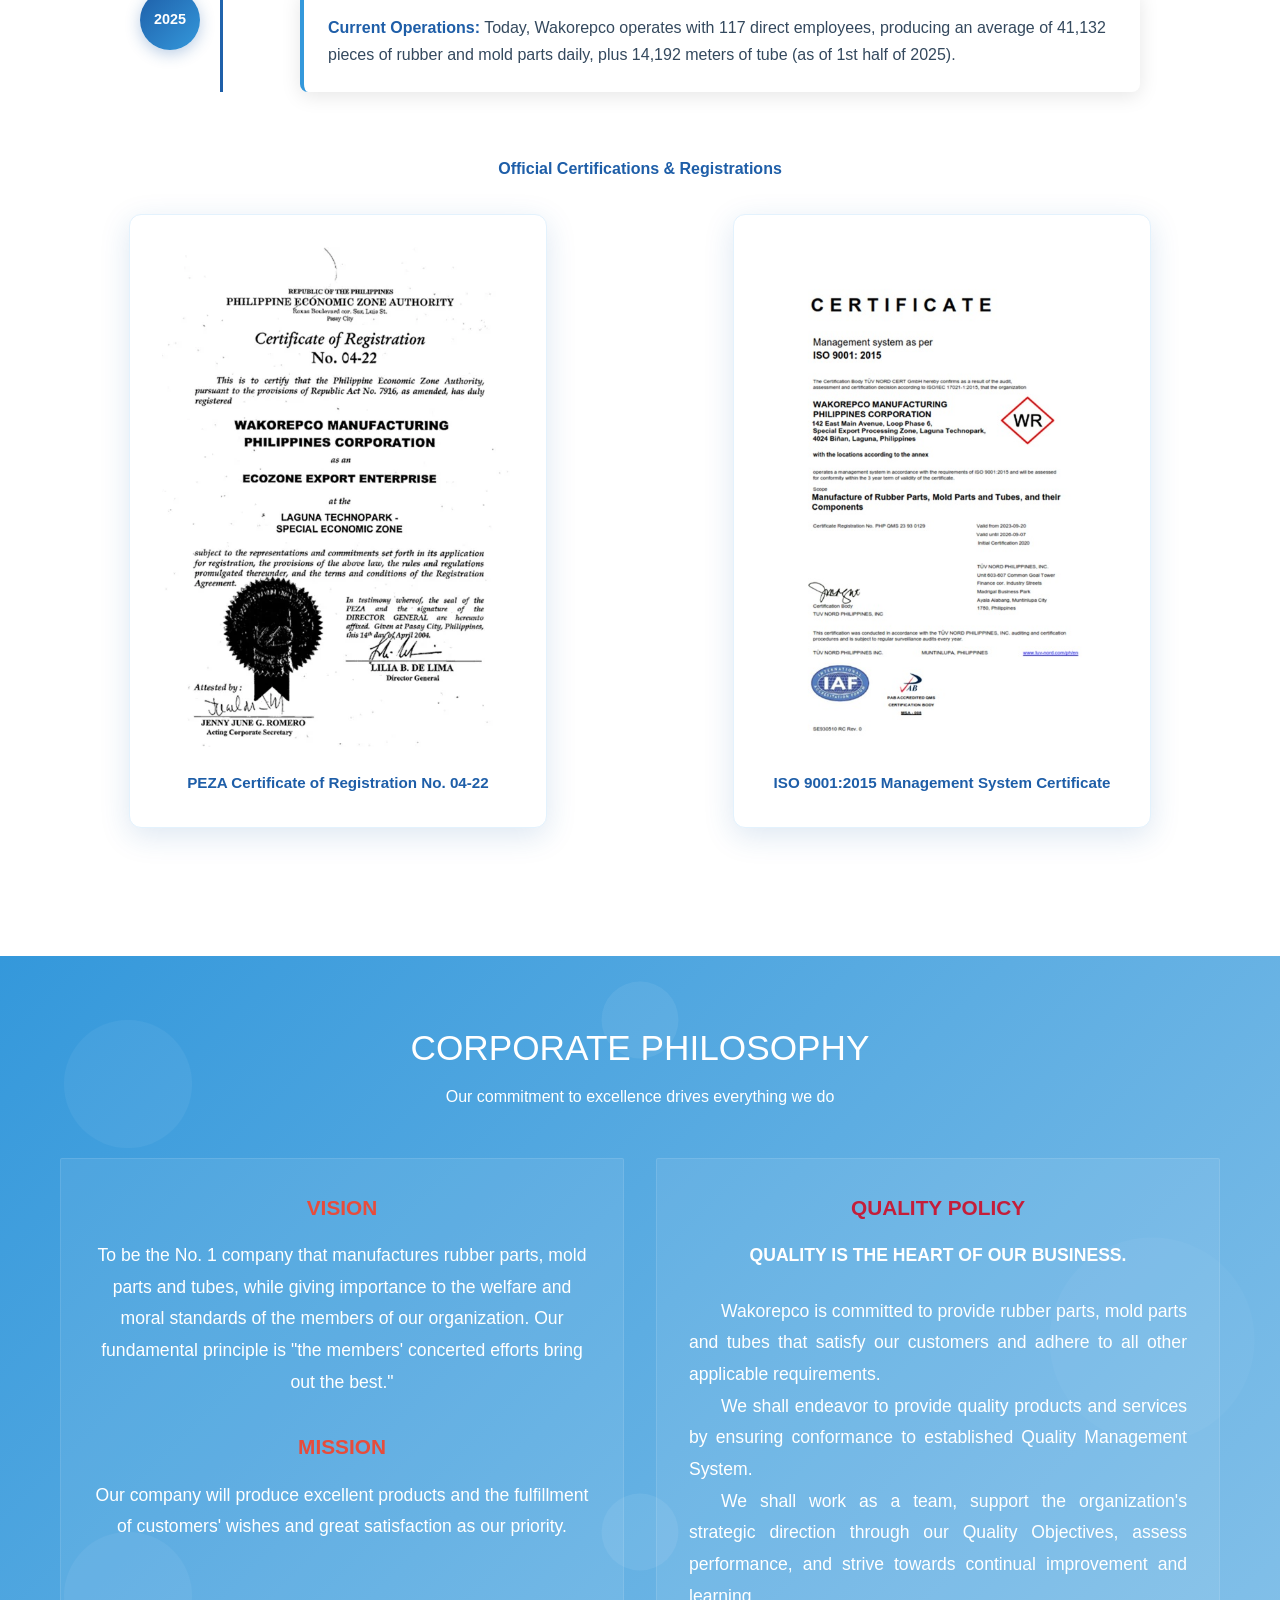
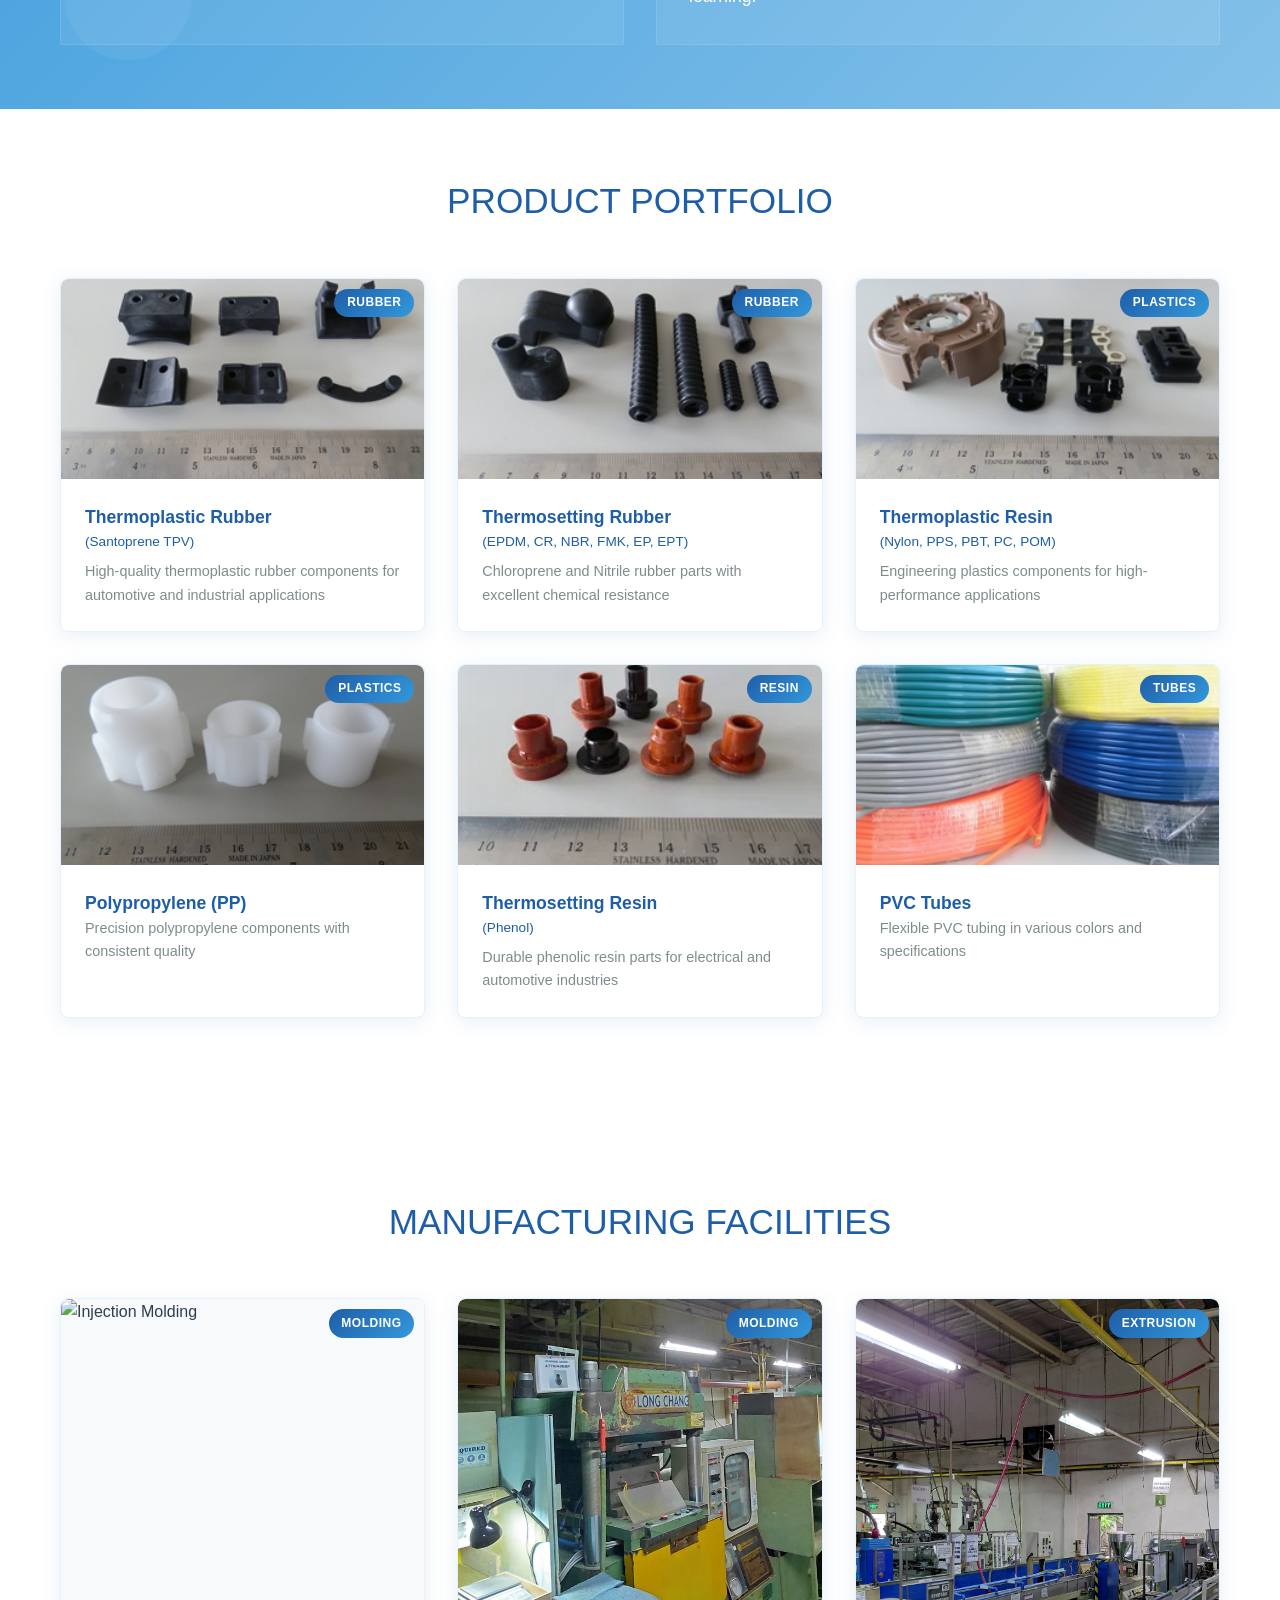
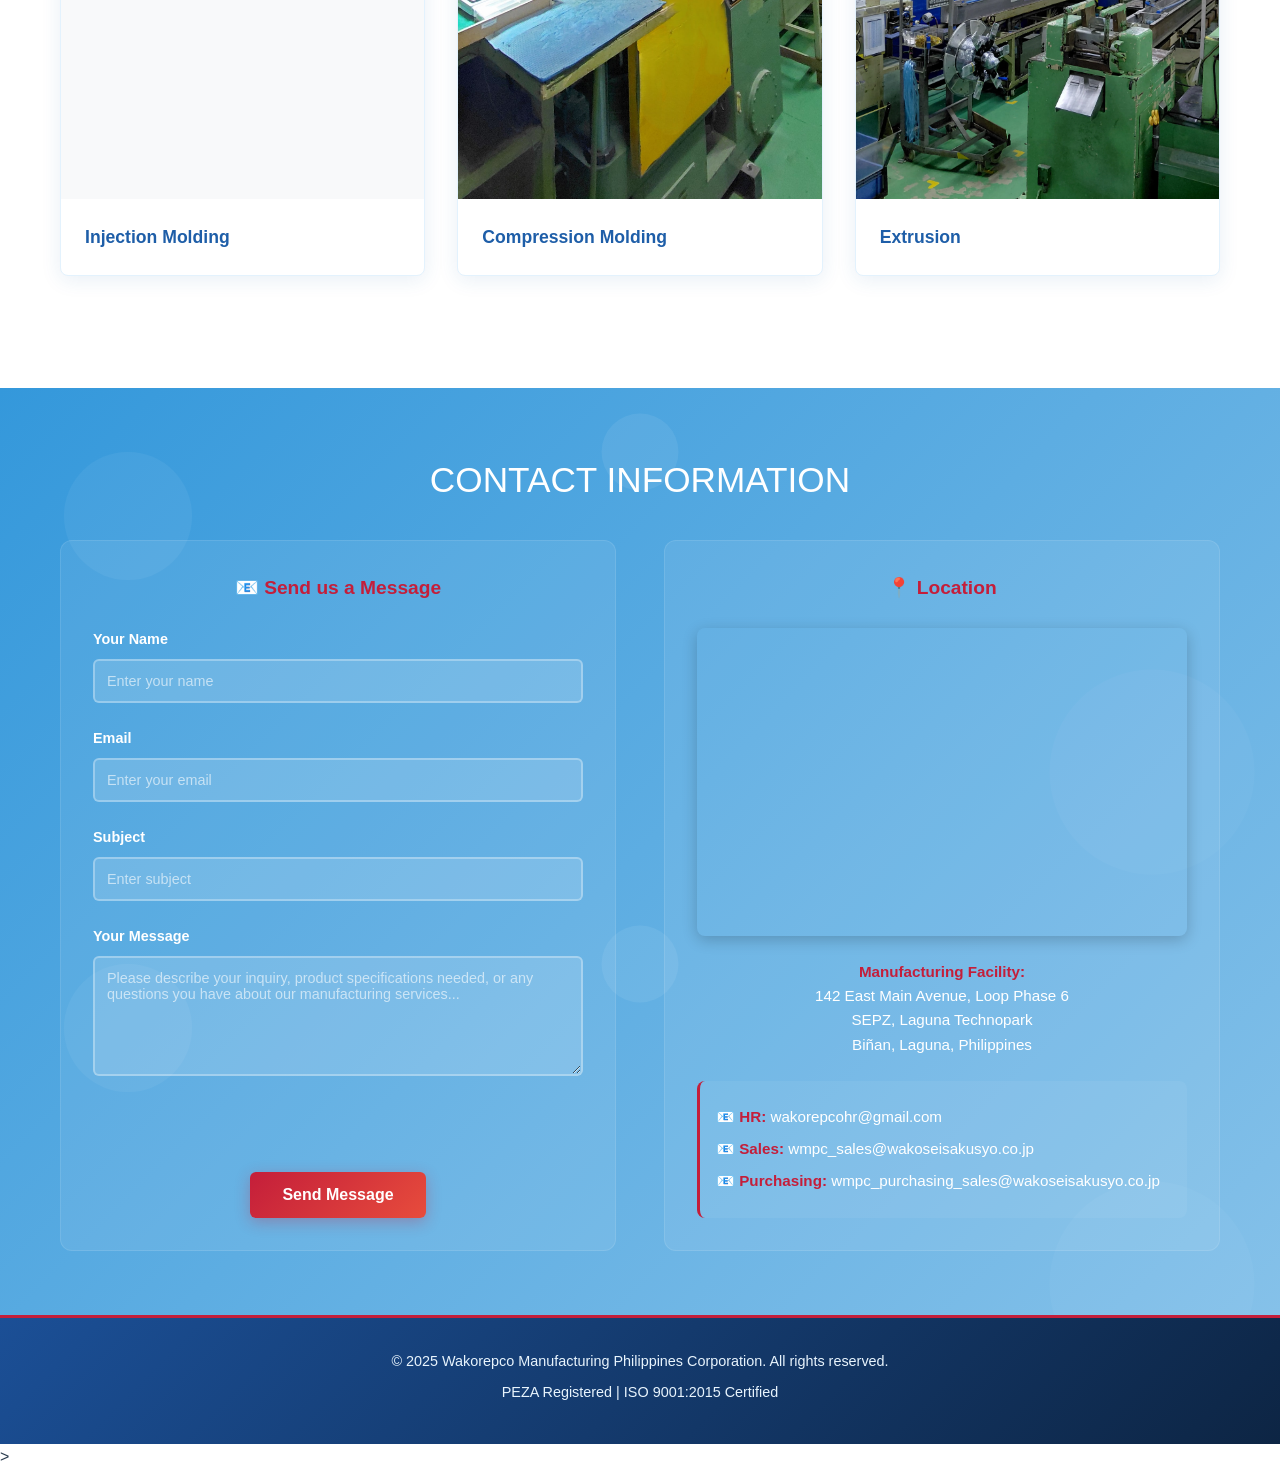
==== commit e2e67a33: "chore: publish all pending changes Co-authored-by: CommandCodeBot <noreply@commandcode.ai>" ====
--- a/index.html
+++ b/index.html
@@ -1,13 +1,16 @@
-    <!DOCTYPE html>
+<!DOCTYPE html>
 <html lang="en">
+
 <head>
     <meta charset="UTF-8">
     <meta name="viewport" content="width=device-width, initial-scale=1.0">
     <title>Wakorepco Manufacturing Philippines Corporation | PEZA Registered Rubber & Mold Parts Manufacturer</title>
-    
+
     <!-- SEO Meta Tags -->
-    <meta name="description" content="PEZA registered manufacturer of rubber parts, molds parts, tubes and their components in Laguna Technopark. 20+ years experience, 1.8M+ parts monthly capacity, joint venture with WAKO Manufacturing Co., Ltd. Japan.">
-    <meta name="keywords" content="rubber parts Philippines, mold parts manufacturer, precision tubes, ISO 9001:2015 certified, SEPZ Laguna, thermoplastic rubber, phenol resin, PVC tubes, manufacturing Philippines, Japanese quality">
+    <meta name="description"
+        content="PEZA registered manufacturer of rubber parts, molds parts, tubes and their components in Laguna Technopark. 20+ years experience, 1.8M+ parts monthly capacity, joint venture with WAKO Manufacturing Co., Ltd. Japan.">
+    <meta name="keywords"
+        content="rubber parts Philippines, mold parts manufacturer, precision tubes, ISO 9001:2015 certified, SEPZ Laguna, thermoplastic rubber, phenol resin, PVC tubes, manufacturing Philippines, Japanese quality">
     <meta name="author" content="Wakorepco Manufacturing Philippines Corporation">
     <meta name="robots" content="index, follow">
     <meta name="language" content="English">
@@ -15,43 +18,46 @@
     <meta name="geo.placename" content="Biñan, Laguna, Philippines">
     <meta name="geo.position" content="14.2860229;121.0687276">
     <meta name="ICBM" content="14.2860229, 121.0687276">
-    
+
     <!-- Open Graph Meta Tags for Social Media -->
     <meta property="og:title" content="Wakorepco Manufacturing Philippines Corporation | PEZA Registered Manufacturer">
-    <meta property="og:description" content="PEZA registered manufacturer of rubber parts, molds parts, tubes and their components. Joint venture with WAKO Manufacturing Co., Ltd. Japan, located at Laguna Technopark, Binan, Laguna.">
+    <meta property="og:description"
+        content="PEZA registered manufacturer of rubber parts, molds parts, tubes and their components. Joint venture with WAKO Manufacturing Co., Ltd. Japan, located at Laguna Technopark, Binan, Laguna.">
     <meta property="og:type" content="website">
     <meta property="og:url" content="https://wakorepco.onrender.com">
     <meta property="og:image" content="https://wakorepco.onrender.com/header-removebg-preview.png">
     <meta property="og:site_name" content="Wakorepco Manufacturing Philippines Corporation">
     <meta property="og:locale" content="en_PH">
-    
+
     <!-- Twitter Card Meta Tags -->
     <meta name="twitter:card" content="summary_large_image">
-    <meta name="twitter:title" content="Wakorepco Manufacturing Philippines Corporation | PEZA Registered Manufacturing">
-    <meta name="twitter:description" content="PEZA registered manufacturer of rubber parts, molds parts, tubes and their components at Laguna Technopark, Binan, Laguna.">
+    <meta name="twitter:title"
+        content="Wakorepco Manufacturing Philippines Corporation | PEZA Registered Manufacturing">
+    <meta name="twitter:description"
+        content="PEZA registered manufacturer of rubber parts, molds parts, tubes and their components at Laguna Technopark, Binan, Laguna.">
     <meta name="twitter:image" content="https://wakorepco.onrender.com/header-removebg-preview.png">
-    
+
     <!-- Hreflang Tags for International SEO -->
     <link rel="alternate" hreflang="en" href="https://wakorepco.onrender.com/">
     <link rel="alternate" hreflang="ja" href="https://wakorepco.onrender.com/ja/">
     <link rel="alternate" hreflang="x-default" href="https://wakorepco.onrender.com/">
-    
+
     <!-- Favicon -->
     <link rel="icon" type="image/png" href="logo.png">
     <link rel="apple-touch-icon" href="logo.png">
-    
+
     <!-- Canonical URL -->
     <link rel="canonical" href="https://wakorepco.onrender.com">
-    
+
     <!-- Google Analytics 4 -->
     <script async src="https://www.googletagmanager.com/gtag/js?id=G-NEMP89RQ2Q"></script>
     <script>
         window.dataLayer = window.dataLayer || [];
-        function gtag(){dataLayer.push(arguments);}
+        function gtag() { dataLayer.push(arguments); }
         gtag('js', new Date());
         gtag('config', 'G-NEMP89RQ2Q');
     </script>
-    
+
     <!-- Schema.org Structured Data -->
     <script type="application/ld+json">
     {
@@ -116,6 +122,7 @@
     </script>
     <link rel="stylesheet" href="style.min.css">
 </head>
+
 <body>
     <header>
         <div class="container">
@@ -123,13 +130,15 @@
                 <div class="logo">
                     <picture>
                         <source srcset="header-removebg-preview.webp" type="image/webp">
-                        <img src="header-removebg-preview.png" alt="Wakorepco Manufacturing Philippines Corporation" class="logo-image">
+                        <img src="header-removebg-preview.png" alt="Wakorepco Manufacturing Philippines Corporation"
+                            class="logo-image">
                     </picture>
                 </div>
                 <div class="header-contact">
                     <div><strong data-translate="tel">Tel:</strong> (049) 502-7001 / (049) 502-6575</div>
                     <div><strong data-translate="cel">Cell:</strong> +63 916 223 8011</div>
-                    <div><strong data-translate="facebook">Facebook Page:</strong> https://www.facebook.com/wakorepco/</div>
+                    <div><strong data-translate="facebook">Facebook Page:</strong> https://www.facebook.com/wakorepco/
+                    </div>
                     <div class="language-switcher">
                         <a href="./" class="lang-btn active">🇺🇸 EN</a>
                         <a href="./ja/" class="lang-btn">🇯🇵 JP</a>
@@ -139,7 +148,8 @@
         </div>
         <nav>
             <div class="container">
-                <div class="mobile-menu-toggle" id="mobileMenuToggle" role="button" aria-label="Toggle mobile menu" aria-expanded="false">
+                <div class="mobile-menu-toggle" id="mobileMenuToggle" role="button" aria-label="Toggle mobile menu"
+                    aria-expanded="false">
                     <span></span>
                     <span></span>
                     <span></span>
@@ -162,7 +172,8 @@
     <section class="hero">
         <div class="container">
             <h1 data-translate="hero_title">MANUFACTURING EXCELLENCE</h1>
-            <p data-translate="hero_subtitle">PEZA registered manufacturer of rubber parts, molds parts, tubes and their components.</p>
+            <p data-translate="hero_subtitle">PEZA registered manufacturer of rubber parts, molds parts, tubes and their
+                components.</p>
             <div class="hero-stats">
                 <div class="stat-item">
                     <span class="stat-number">20+</span>
@@ -188,7 +199,7 @@
         <div class="container">
             <h2 class="section-title" data-translate="section_about" style="font-weight: 600;">COMPANY INFORMATION</h2>
             <p class="section-subtitle">Two Decades of Manufacturing Excellence | Since 2004</p>
-            
+
             <!-- Company History -->
             <div class="company-history">
                 <div class="history-content">
@@ -198,36 +209,58 @@
                             <div class="timeline-item">
                                 <div class="timeline-year">2004</div>
                                 <div class="timeline-content">
-                                    <p><strong data-translate="company_establishment">Company Establishment:</strong> <span data-translate="company_establishment_text">Wakorepco Manufacturing Philippines Corporation was established on April 1, 2004 and registered with the Philippine Economic Zone Authority on April 14, 2004.</span></p>
-                                    <p data-translate="major_stockholders">The company is a joint venture of <a href="https://www.wakoseisakusyo.jp/" target="_blank" rel="noopener noreferrer">Wako Manufacturing Co., Ltd.</a> of Japan and Ryonan Electric Philippines Corporation, a manufacturer of automotive wire harness located at the Laguna Technopark, Binan, Laguna.</p>
+                                    <p><strong data-translate="company_establishment">Company Establishment:</strong>
+                                        <span data-translate="company_establishment_text">Wakorepco Manufacturing
+                                            Philippines Corporation was established on April 1, 2004 and registered with
+                                            the Philippine Economic Zone Authority on April 14, 2004.</span></p>
+                                    <p data-translate="major_stockholders">The company is a joint venture of <a
+                                            href="https://www.wakoseisakusyo.jp/" target="_blank"
+                                            rel="noopener noreferrer">Wako Manufacturing Co., Ltd.</a> of Japan and
+                                        Ryonan Electric Philippines Corporation, a manufacturer of automotive wire
+                                        harness located at the Laguna Technopark, Binan, Laguna.</p>
                                 </div>
                             </div>
-                            
+
                             <div class="timeline-item">
                                 <div class="timeline-year">2004</div>
                                 <div class="timeline-content">
-                                    <p><strong data-translate="initial_operations">Initial Operations:</strong> <span data-translate="initial_operations_text">Started business operation on July 1, 2004 with only one (1) Machine Operator/Inspector, acquiring a total leased area of 306 square meters at Ryonan Electric Philippines Corporation. In October, began exporting to our mother company in Japan, Wako Manufacturing Co., Ltd.</span></p>
+                                    <p><strong data-translate="initial_operations">Initial Operations:</strong> <span
+                                            data-translate="initial_operations_text">Started business operation on July
+                                            1, 2004 with only one (1) Machine Operator/Inspector, acquiring a total
+                                            leased area of 306 square meters at Ryonan Electric Philippines Corporation.
+                                            In October, began exporting to our mother company in Japan, Wako
+                                            Manufacturing Co., Ltd.</span></p>
                                 </div>
                             </div>
-                            
+
                             <div class="timeline-item">
                                 <div class="timeline-year">2009</div>
                                 <div class="timeline-content">
-                                    <p><strong data-translate="first_expansion">First Expansion:</strong> <span data-translate="first_expansion_text">In January, Wakorepco occupied an additional 385 square meters of Ryonan property for office and production operations as order volumes increased.</span></p>
+                                    <p><strong data-translate="first_expansion">First Expansion:</strong> <span
+                                            data-translate="first_expansion_text">In January, Wakorepco occupied an
+                                            additional 385 square meters of Ryonan property for office and production
+                                            operations as order volumes increased.</span></p>
                                 </div>
                             </div>
-                            
+
                             <div class="timeline-item">
                                 <div class="timeline-year">2012</div>
                                 <div class="timeline-content">
-                                    <p><strong data-translate="new_facility">New Facility:</strong> <span data-translate="new_facility_text">Groundbreaking ceremony for Wakorepco's dedicated building at Phase 6 was held on January 17. From July to October, successful transition and consolidation of operations from two previous sites while maintaining uninterrupted customer service.</span></p>
+                                    <p><strong data-translate="new_facility">New Facility:</strong> <span
+                                            data-translate="new_facility_text">Groundbreaking ceremony for Wakorepco's
+                                            dedicated building at Phase 6 was held on January 17. From July to October,
+                                            successful transition and consolidation of operations from two previous
+                                            sites while maintaining uninterrupted customer service.</span></p>
                                 </div>
                             </div>
-                            
+
                             <div class="timeline-item">
                                 <div class="timeline-year">2025</div>
                                 <div class="timeline-content">
-                                    <p><strong data-translate="current_operations">Current Operations:</strong> <span data-translate="current_operations_text">Today, Wakorepco operates with 117 direct employees, producing an average of 41,132 pieces of rubber and mold parts daily, plus 14,192 meters of tube (as of 1st half of 2025).</span></p>
+                                    <p><strong data-translate="current_operations">Current Operations:</strong> <span
+                                            data-translate="current_operations_text">Today, Wakorepco operates with 117
+                                            direct employees, producing an average of 41,132 pieces of rubber and mold
+                                            parts daily, plus 14,192 meters of tube (as of 1st half of 2025).</span></p>
                                 </div>
                             </div>
                         </div>
@@ -237,13 +270,14 @@
 
             <!-- Certifications Section -->
             <div class="certifications-section">
-                <h3 class="section-subtitle" style="margin-bottom: 2rem; color: #1e5ea8;">Official Certifications & Registrations</h3>
+                <h3 class="section-subtitle" style="margin-bottom: 2rem; color: #1e5ea8;">Official Certifications &
+                    Registrations</h3>
                 <div class="certification-images">
                     <div class="cert-image">
                         <picture>
-                        <source srcset="peza.webp" type="image/webp">
-                        <img src="peza.jpg" loading="lazy" alt="PEZA Certificate of Registration" />
-                    </picture>
+                            <source srcset="peza.webp" type="image/webp">
+                            <img src="peza.jpg" loading="lazy" alt="PEZA Certificate of Registration" />
+                        </picture>
                         <p>PEZA Certificate of Registration No. 04-22</p>
                     </div>
                     <div class="cert-image">
@@ -260,22 +294,36 @@
         <div class="container">
             <h2 class="section-title" data-translate="section_philosophy">CORPORATE PHILOSOPHY</h2>
             <p class="section-subtitle">Our commitment to excellence drives everything we do</p>
-            
+
             <div class="philosophy-grid">
                 <div class="philosophy-card">
-                    <h3 style="text-align: center; color: #e74c3c; margin-bottom: 1rem;" data-translate="vision_title">VISION</h3>
-                    <p style="text-align: center; margin-bottom: 2rem;" data-translate="vision_text">To be the No. 1 company that manufactures rubber parts, mold parts and tubes, while giving importance to the welfare and moral standards of the members of our organization. Our fundamental principle is "the members' concerted efforts bring out the best."</p>
-                    
-                    <h3 style="text-align: center; color: #e74c3c; margin-bottom: 1rem;" data-translate="mission_title">MISSION</h3>
-                    <p style="text-align: center;" data-translate="mission_text">Our company will produce excellent products and the fulfillment of customers' wishes and great satisfaction as our priority.</p>
-                </div>
-                
+                    <h3 style="text-align: center; color: #e74c3c; margin-bottom: 1rem;" data-translate="vision_title">
+                        VISION</h3>
+                    <p style="text-align: center; margin-bottom: 2rem;" data-translate="vision_text">To be the No. 1
+                        company that manufactures rubber parts, mold parts and tubes, while giving importance to the
+                        welfare and moral standards of the members of our organization. Our fundamental principle is
+                        "the members' concerted efforts bring out the best."</p>
+
+                    <h3 style="text-align: center; color: #e74c3c; margin-bottom: 1rem;" data-translate="mission_title">
+                        MISSION</h3>
+                    <p style="text-align: center;" data-translate="mission_text">Our company will produce excellent
+                        products and the fulfillment of customers' wishes and great satisfaction as our priority.</p>
+                </div>
+
                 <div class="philosophy-card">
                     <h3 style="text-align: center;" data-translate="quality_policy_title">QUALITY POLICY</h3>
-                    <p style="text-align: center; margin-bottom: 1.5rem;"><strong style="color: white; font-size: 1.1rem; text-shadow: none;" data-translate="quality_heart">QUALITY IS THE HEART OF OUR BUSINESS.</strong></p>
-                    <p style="text-indent: 2rem; text-align: justify;" data-translate="quality_text1">Wakorepco is committed to provide rubber parts, mold parts and tubes that satisfy our customers and adhere to all other applicable requirements.</p>
-                    <p style="text-indent: 2rem; text-align: justify;" data-translate="quality_text2">We shall endeavor to provide quality products and services by ensuring conformance to established Quality Management System.</p>
-                    <p style="text-indent: 2rem; text-align: justify;" data-translate="quality_text3">We shall work as a team, support the organization's strategic direction through our Quality Objectives, assess performance, and strive towards continual improvement and learning.</p>
+                    <p style="text-align: center; margin-bottom: 1.5rem;"><strong
+                            style="color: white; font-size: 1.1rem; text-shadow: none;"
+                            data-translate="quality_heart">QUALITY IS THE HEART OF OUR BUSINESS.</strong></p>
+                    <p style="text-indent: 2rem; text-align: justify;" data-translate="quality_text1">Wakorepco is
+                        committed to provide rubber parts, mold parts and tubes that satisfy our customers and adhere to
+                        all other applicable requirements.</p>
+                    <p style="text-indent: 2rem; text-align: justify;" data-translate="quality_text2">We shall endeavor
+                        to provide quality products and services by ensuring conformance to established Quality
+                        Management System.</p>
+                    <p style="text-indent: 2rem; text-align: justify;" data-translate="quality_text3">We shall work as a
+                        team, support the organization's strategic direction through our Quality Objectives, assess
+                        performance, and strive towards continual improvement and learning.</p>
                 </div>
             </div>
         </div>
@@ -284,110 +332,130 @@
     <section class="section section-alt products-section" id="products">
         <div class="container">
             <h2 class="section-title" data-translate="section_products">PRODUCT PORTFOLIO</h2>
-            
-        <!-- Replace your existing product gallery section with this: -->
-<div class="product-gallery">
-    <div class="product-grid">
-        <div class="product-item" onclick="openLightbox('thermoplastic-rubber.jpg', 'Thermoplastic Rubber Components', 'High-quality thermoplastic rubber components for automotive and industrial applications')">
-            <div class="product-image">
-                <img src="thermoplastic-rubber.jpg" loading="lazy" alt="Thermoplastic Rubber Components" style="width: 100%; height: 100%; object-fit: cover;">
-                <div class="product-overlay">
-                    <span class="product-category">RUBBER</span>
-                </div>
-                <div class="product-zoom-icon">🔍</div>
-            </div>
-            <div class="product-info">
-                <h4 data-translate="thermoplastic_rubber">Thermoplastic Rubber</h4>
-                <p data-translate="thermoplastic_rubber_desc">High-quality thermoplastic rubber components for automotive and industrial applications</p>
-            </div>
-        </div>
-        
-        <div class="product-item" onclick="openLightbox('cr-nbr-rubber.jpg', 'CR, NBR Rubber Components', 'Chloroprene and Nitrile rubber parts with excellent chemical resistance')">
-            <div class="product-image">
-                <img src="cr-nbr-rubber.jpg" loading="lazy" alt="CR, NBR Rubber Components" style="width: 100%; height: 100%; object-fit: cover;">
-                <div class="product-overlay">
-                    <span class="product-category">RUBBER</span>
-                </div>
-                <div class="product-zoom-icon">🔍</div>
-            </div>
-            <div class="product-info">
-                <h4 data-translate="cr_nbr_rubber">CR, NBR Rubber</h4>
-                <p data-translate="cr_nbr_rubber_desc">Chloroprene and Nitrile rubber parts with excellent chemical resistance</p>
-            </div>
-        </div>
-        
-        <div class="product-item" onclick="openLightbox('pps-pbt-nylon.jpg', 'PPS, PBT, Nylon Components', 'Engineering plastics components for high-performance applications')">
-            <div class="product-image">
-                <img src="pps-pbt-nylon.jpg" loading="lazy" alt="PPS, PBT, Nylon Components" style="width: 100%; height: 100%; object-fit: cover;">
-                <div class="product-overlay">
-                    <span class="product-category">PLASTICS</span>
-                </div>
-                <div class="product-zoom-icon">🔍</div>
-            </div>
-            <div class="product-info">
-                <h4>PPS, PBT, Nylon</h4>
-                <p>Engineering plastics components for high-performance applications</p>
-            </div>
-        </div>
-        
-        <div class="product-item" onclick="openLightbox('polypropylene.jpg', 'Polypropylene (PP) Components', 'Precision polypropylene components with consistent quality for various industrial applications')">
-            <div class="product-image">
-                <img src="polypropylene.jpg" loading="lazy" alt="Polypropylene Components" style="width: 100%; height: 100%; object-fit: cover;">
-                <div class="product-overlay">
-                    <span class="product-category">PLASTICS</span>
-                </div>
-                <div class="product-zoom-icon">🔍</div>
-            </div>
-            <div class="product-info">
-                <h4>Polypropylene (PP)</h4>
-                <p>Precision polypropylene components with consistent quality</p>
-            </div>
-        </div>
-        
-        <div class="product-item" onclick="openLightbox('phenol-resin.jpg', 'Phenol Resin Components', 'Durable phenolic resin parts for electrical and automotive industries')">
-            <div class="product-image">
-                <picture>
-                    <source srcset="phenol-resin.webp" type="image/webp">
-                    <img src="phenol-resin.jpg" loading="lazy" alt="Phenol Resin Components" style="width: 100%; height: 100%; object-fit: cover;">
-                </picture>
-                <div class="product-overlay">
-                    <span class="product-category">RESIN</span>
-                </div>
-                <div class="product-zoom-icon">🔍</div>
-            </div>
-            <div class="product-info">
-                <h4>Phenol Resin</h4>
-                <p>Durable phenolic resin parts for electrical and automotive industries</p>
-            </div>
-        </div>
-        
-        <div class="product-item" onclick="openLightbox('pvc-tubes.jpg', 'PVC Tubes', 'Flexible PVC tubing in various colors and specifications')">
-            <div class="product-image">
-                <img src="pvc-tubes.jpg" loading="lazy" alt="PVC Tubes" style="width: 100%; height: 100%; object-fit: cover;">
-                <div class="product-overlay">
-                    <span class="product-category">TUBES</span>
-                </div>
-                <div class="product-zoom-icon">🔍</div>
-            </div>
-            <div class="product-info">
-                <h4 data-translate="pvc_tubes">PVC Tubes</h4>
-                <p data-translate="pvc_tubes_desc">Flexible PVC tubing in various colors and specifications</p>
-            </div>
-        </div>
-    </div>
-</div>
-            
+
+            <!-- Replace your existing product gallery section with this: -->
+            <div class="product-gallery">
+                <div class="product-grid">
+                    <div class="product-item"
+                        onclick="openLightbox('thermoplastic-rubber.jpg', '(Santoprene TPV)', 'Thermoplastic Rubber Components', 'High-quality thermoplastic rubber components for automotive and industrial applications')">
+                        <div class="product-image">
+                            <img src="thermoplastic-rubber.jpg" loading="lazy" alt="Thermoplastic Rubber Components"
+                                style="width: 100%; height: 100%; object-fit: cover;">
+                            <div class="product-overlay">
+                                <span class="product-category">RUBBER</span>
+                            </div>
+                            <div class="product-zoom-icon">🔍</div>
+                        </div>
+                        <div class="product-info">
+                            <h4 data-translate="thermoplastic_rubber">Thermoplastic Rubber</h4>
+                            <h5 class="product-subtitle">(Santoprene TPV)</h5>
+                            <p data-translate="thermoplastic_rubber_desc">High-quality thermoplastic rubber components
+                                for automotive and industrial applications</p>
+                        </div>
+                    </div>
+
+                    <div class="product-item"
+                        onclick="openLightbox('cr-nbr-rubber.jpg', '(EPDM, CR, NBR, FMK, EP, EPT)', 'Thermosetting Rubber Components', 'Chloroprene and Nitrile rubber parts with excellent chemical resistance')">
+                        <div class="product-image">
+                            <img src="cr-nbr-rubber.jpg" loading="lazy" alt="Thermosetting Rubber Components"
+                                style="width: 100%; height: 100%; object-fit: cover;">
+                            <div class="product-overlay">
+                                <span class="product-category">RUBBER</span>
+                            </div>
+                            <div class="product-zoom-icon">🔍</div>
+                        </div>
+                        <div class="product-info">
+                            <h4>Thermosetting Rubber</h4>
+                            <h5 class="product-subtitle">(EPDM, CR, NBR, FMK, EP, EPT)</h5>
+                            <p data-translate="cr_nbr_rubber_desc">Chloroprene and Nitrile rubber parts with excellent
+                                chemical resistance</p>
+                        </div>
+                    </div>
+
+                    <div class="product-item"
+                        onclick="openLightbox('pps-pbt-nylon.jpg', '(Nylon, PPS, PBT, PC, POM)', 'Thermoplastic Resin Components', 'Engineering plastics components for high-performance applications')">
+                        <div class="product-image">
+                            <img src="pps-pbt-nylon.jpg" loading="lazy" alt="Thermoplastic Resin Components"
+                                style="width: 100%; height: 100%; object-fit: cover;">
+                            <div class="product-overlay">
+                                <span class="product-category">PLASTICS</span>
+                            </div>
+                            <div class="product-zoom-icon">🔍</div>
+                        </div>
+                        <div class="product-info">
+                            <h4>Thermoplastic Resin</h4>
+                            <h5 class="product-subtitle">(Nylon, PPS, PBT, PC, POM)</h5>
+                            <p>Engineering plastics components for high-performance applications</p>
+                        </div>
+                    </div>
+
+                    <div class="product-item"
+                        onclick="openLightbox('polypropylene.jpg', 'Polypropylene (PP) Components', 'Precision polypropylene components with consistent quality for various industrial applications')">
+                        <div class="product-image">
+                            <img src="polypropylene.jpg" loading="lazy" alt="Polypropylene Components"
+                                style="width: 100%; height: 100%; object-fit: cover;">
+                            <div class="product-overlay">
+                                <span class="product-category">PLASTICS</span>
+                            </div>
+                            <div class="product-zoom-icon">🔍</div>
+                        </div>
+                        <div class="product-info">
+                            <h4>Polypropylene (PP)</h4>
+                            <p>Precision polypropylene components with consistent quality</p>
+                        </div>
+                    </div>
+
+                    <div class="product-item"
+                        onclick="openLightbox('phenol-resin.jpg', '(Phenol)', 'Thermosetting Resin Components', 'Durable phenolic resin parts for electrical and automotive industries')">
+                        <div class="product-image">
+                            <picture>
+                                <source srcset="phenol-resin.webp" type="image/webp">
+                                <img src="phenol-resin.jpg" loading="lazy" alt="Thermosetting Resin Components"
+                                    style="width: 100%; height: 100%; object-fit: cover;">
+                            </picture>
+                            <div class="product-overlay">
+                                <span class="product-category">RESIN</span>
+                            </div>
+                            <div class="product-zoom-icon">🔍</div>
+                        </div>
+                        <div class="product-info">
+                            <h4>Thermosetting Resin</h4>
+                            <h5 class="product-subtitle">(Phenol)</h5>
+                            <p>Durable phenolic resin parts for electrical and automotive industries</p>
+                        </div>
+                    </div>
+
+                    <div class="product-item"
+                        onclick="openLightbox('pvc-tubes.jpg', 'PVC Tubes', 'Flexible PVC tubing in various colors and specifications')">
+                        <div class="product-image">
+                            <img src="pvc-tubes.jpg" loading="lazy" alt="PVC Tubes"
+                                style="width: 100%; height: 100%; object-fit: cover;">
+                            <div class="product-overlay">
+                                <span class="product-category">TUBES</span>
+                            </div>
+                            <div class="product-zoom-icon">🔍</div>
+                        </div>
+                        <div class="product-info">
+                            <h4 data-translate="pvc_tubes">PVC Tubes</h4>
+                            <p data-translate="pvc_tubes_desc">Flexible PVC tubing in various colors and specifications
+                            </p>
+                        </div>
+                    </div>
+                </div>
+            </div>
+
         </div>
     </section>
 
     <section class="section" id="facilities">
         <div class="container">
             <h2 class="section-title" data-translate="section_machines">MACHINES</h2>
-            
+
             <div class="product-grid">
                 <div class="product-item" onclick="openLightbox('Injection-Molding.jpg', 'Injection Molding', '')">
                     <div class="product-image">
-                        <img src="Injection-Molding.jpg" loading="lazy" alt="Injection Molding" style="width: 100%; height: 100%; object-fit: cover;">
+                        <img src="Injection-Molding.jpg" loading="lazy" alt="Injection Molding"
+                            style="width: 100%; height: 100%; object-fit: cover;">
                         <div class="product-overlay">
                             <span class="product-category">MOLDING</span>
                         </div>
@@ -397,10 +465,11 @@
                         <h4>Injection Molding</h4>
                     </div>
                 </div>
-                
+
                 <div class="product-item" onclick="openLightbox('Compression-molding.jpg', 'Compression Molding', '')">
                     <div class="product-image">
-                        <img src="Compression-molding.jpg" loading="lazy" alt="Compression Molding" style="width: 100%; height: 100%; object-fit: cover;">
+                        <img src="Compression-molding.jpg" loading="lazy" alt="Compression Molding"
+                            style="width: 100%; height: 100%; object-fit: cover;">
                         <div class="product-overlay">
                             <span class="product-category">MOLDING</span>
                         </div>
@@ -410,13 +479,14 @@
                         <h4>Compression Molding</h4>
                     </div>
                 </div>
-                
+
                 <div class="product-item" onclick="openLightbox('Extrusion.jpg', 'Extrusion', '')">
                     <div class="product-image">
                         <picture>
-                    <source srcset="Extrusion.webp" type="image/webp">
-                    <img src="Extrusion.jpg" loading="lazy" alt="Extrusion" style="width: 100%; height: 100%; object-fit: cover;">
-                </picture>
+                            <source srcset="Extrusion.webp" type="image/webp">
+                            <img src="Extrusion.jpg" loading="lazy" alt="Extrusion"
+                                style="width: 100%; height: 100%; object-fit: cover;">
+                        </picture>
                         <div class="product-overlay">
                             <span class="product-category">EXTRUSION</span>
                         </div>
@@ -426,7 +496,7 @@
                         <h4>Extrusion</h4>
                     </div>
                 </div>
-                
+
             </div>
         </div>
     </section>
@@ -439,48 +509,58 @@
                 <!-- Contact Form -->
                 <div class="contact-form-section" style="position: static; z-index: auto; pointer-events: auto;">
                     <h3 data-translate="send_message">📧 Send us a Message</h3>
-                    <form class="contact-form" id="contactForm" action="https://formspree.io/f/xvgbvjvp" method="POST" style="pointer-events: auto;">
+                    <form class="contact-form" id="contactForm" action="https://formspree.io/f/xvgbvjvp" method="POST"
+                        style="pointer-events: auto;">
                         <div class="form-group" style="pointer-events: auto;">
-                            <label for="name" style="pointer-events: none;" data-translate="your_name">Your Name <span class="required">*</span></label>
-                            <input type="text" id="name" name="name" required style="pointer-events: auto !important; position: static; z-index: auto; background: rgba(255,255,255,0.15) !important; border: 2px solid rgba(255,255,255,0.3) !important; color: white !important;">
+                            <label for="name" style="pointer-events: none;" data-translate="your_name">Your Name <span
+                                    class="required">*</span></label>
+                            <input type="text" id="name" name="name" required
+                                style="pointer-events: auto !important; position: static; z-index: auto; background: rgba(255,255,255,0.15) !important; border: 2px solid rgba(255,255,255,0.3) !important; color: white !important;">
                         </div>
                         <div class="form-group" style="pointer-events: auto;">
-                            <label for="email" style="pointer-events: none;" data-translate="email">Email <span class="required">*</span></label>
-                            <input type="email" id="email" name="email" required style="pointer-events: auto !important; position: static; z-index: auto; background: rgba(255,255,255,0.15) !important; border: 2px solid rgba(255,255,255,0.3) !important; color: white !important;">
+                            <label for="email" style="pointer-events: none;" data-translate="email">Email <span
+                                    class="required">*</span></label>
+                            <input type="email" id="email" name="email" required
+                                style="pointer-events: auto !important; position: static; z-index: auto; background: rgba(255,255,255,0.15) !important; border: 2px solid rgba(255,255,255,0.3) !important; color: white !important;">
                         </div>
                         <div class="form-group" style="pointer-events: auto;">
-                            <label for="subject" style="pointer-events: none;" data-translate="subject">Subject <span class="required">*</span></label>
-                            <input type="text" id="subject" name="subject" required style="pointer-events: auto !important; position: static; z-index: auto; background: rgba(255,255,255,0.15) !important; border: 2px solid rgba(255,255,255,0.3) !important; color: white !important;">
+                            <label for="subject" style="pointer-events: none;" data-translate="subject">Subject <span
+                                    class="required">*</span></label>
+                            <input type="text" id="subject" name="subject" required
+                                style="pointer-events: auto !important; position: static; z-index: auto; background: rgba(255,255,255,0.15) !important; border: 2px solid rgba(255,255,255,0.3) !important; color: white !important;">
                         </div>
                         <div class="form-group" style="pointer-events: auto;">
-                            <label for="message" style="pointer-events: none;" data-translate="your_message">Your Message <span class="required">*</span></label>
-                            <textarea id="message" name="message" rows="5" required placeholder="Please describe your inquiry, product specifications needed, or any questions you have about our manufacturing services..." style="pointer-events: auto !important; position: static; z-index: auto; background: rgba(255,255,255,0.15) !important; border: 2px solid rgba(255,255,255,0.3) !important; color: white !important;"></textarea>
+                            <label for="message" style="pointer-events: none;" data-translate="your_message">Your
+                                Message <span class="required">*</span></label>
+                            <textarea id="message" name="message" rows="5" required
+                                placeholder="Please describe your inquiry, product specifications needed, or any questions you have about our manufacturing services..."
+                                style="pointer-events: auto !important; position: static; z-index: auto; background: rgba(255,255,255,0.15) !important; border: 2px solid rgba(255,255,255,0.3) !important; color: white !important;"></textarea>
                         </div>
                         <!-- Hidden fields for better form handling -->
                         <input type="hidden" name="_replyto" value="wakorepcohr@gmail.com">
                         <input type="hidden" name="_next" value="thank-you.html">
                         <input type="hidden" name="_subject" value="New inquiry from Wakorepco website">
-                        
+
                         <div class="form-submit" style="pointer-events: auto;">
-                            <button type="submit" class="submit-btn" style="pointer-events: auto !important; position: static; z-index: auto;">Send Message</button>
+                            <button type="submit" class="submit-btn"
+                                style="pointer-events: auto !important; position: static; z-index: auto;">Send
+                                Message</button>
                             <div class="form-status" id="formStatus" style="display: none;"></div>
                         </div>
                     </form>
                 </div>
 
                 <!-- Location Section -->
-                <div class="location-section" style="pointer-events: auto !important; position: relative !important; z-index: 999 !important;">
+                <div class="location-section"
+                    style="pointer-events: auto !important; position: relative !important; z-index: 999 !important;">
                     <h3 data-translate="location">📍 Location</h3>
-                    <div class="map-container" style="pointer-events: auto !important; position: relative !important; z-index: 1000 !important; transform: none !important;">
-                        <iframe 
+                    <div class="map-container"
+                        style="pointer-events: auto !important; position: relative !important; z-index: 1000 !important; transform: none !important;">
+                        <iframe
                             src="https://www.google.com/maps/embed?pb=!1m18!1m12!1m3!1d3867.947339847486!2d121.0664389!3d14.2860229!2m3!1f0!2f0!3f0!3m2!1i1024!2i768!4f13.1!3m3!1m2!1s0x3397d7ef5c667607%3A0xf719570a95df6d9c!2sWakorepco%20Manufacturing%20Philippines%20Corporation!5e0!3m2!1sen!2sph!4v1735674000000!5m2!1sen!2sph"
-                            width="100%" 
-                            height="300" 
-                            style="border:0; border-radius: 8px; pointer-events: auto !important; position: relative !important; z-index: 1001 !important; transform: none !important; touch-action: manipulation !important;" 
-                            allowfullscreen="" 
-                            referrerpolicy="no-referrer-when-downgrade"
-                            loading="lazy"
-                            tabindex="0">
+                            width="100%" height="300"
+                            style="border:0; border-radius: 8px; pointer-events: auto !important; position: relative !important; z-index: 1001 !important; transform: none !important; touch-action: manipulation !important;"
+                            allowfullscreen="" referrerpolicy="no-referrer-when-downgrade" loading="lazy" tabindex="0">
                         </iframe>
                     </div>
                     <div class="address-info">
@@ -522,6 +602,7 @@
             <img id="lightboxImage" src="" alt="">
             <div class="lightbox-info">
                 <h3 id="lightboxTitle"></h3>
+                <h5 id="lightboxSubtitle" class="lightbox-subtitle"></h5>
                 <p id="lightboxDescription"></p>
             </div>
         </div>
@@ -530,30 +611,9 @@
     <script src="main.min.js"></script>
 </body>
 
-</html>
-
-
-
-
-
-
-
-
-
-
-
-
-
-
-
-
-
-
-
-
-
-
-
-
-
-
+</html>>
+
+    <script src="main.min.js"></script>
+</body>
+
+</html>
--- a/style.min.css
+++ b/style.min.css
@@ -1 +1 @@
-*{margin:0;padding:0;box-sizing:border-box}body{font-family:Arial,sans-serif;line-height:1.6;color:#2c3e50;background-color:#fff}.container{max-width:1200px;margin:0 auto;padding:0 20px}header{background:#fff;border-bottom:3px solid #c41e3a;box-shadow:0 4px 20px rgba(0,0,0,.1);position:sticky;top:0;z-index:1000}.header-content{display:flex;justify-content:space-between;align-items:center;padding:1rem 0}.logo{display:flex;align-items:center;gap:15px}.logo-image{height:120px;width:auto;margin-right:15px}.logo-placeholder{display:flex;align-items:center;gap:15px}.company-info h1{font-size:1.8rem;font-weight:700;color:#2c3e50;margin-bottom:2px}.company-tagline{font-size:.85rem;color:#7f8c8d;font-weight:500}.header-contact{text-align:right;font-size:.85rem;color:#34495e}.header-contact div{margin-bottom:2px}.language-switcher{display:flex;gap:5px;margin-top:8px;justify-content:flex-end}.lang-btn{background:rgba(30,94,168,.1);border:2px solid rgba(30,94,168,.3);color:#1e5ea8;padding:4px 8px;border-radius:15px;font-size:.75rem;font-weight:600;cursor:pointer;transition:all .3s ease;display:flex;align-items:center;gap:2px}.lang-btn:hover{background:rgba(30,94,168,.2);border-color:rgba(30,94,168,.5);transform:translateY(-1px)}.lang-btn.active{background:linear-gradient(135deg,#1e5ea8 0,#3498db 100%);border-color:#1e5ea8;color:#fff}nav{background:#2c3e50;padding:0;position:relative}.nav-links{display:flex;list-style:none;margin:0;padding:0}.nav-links li{flex:1}.nav-links a{display:block;color:#fff;text-decoration:none;padding:1rem;text-align:center;font-weight:500;transition:background .3s ease;border-right:1px solid #34495e}.nav-links li:last-child a{border-right:none}.nav-links a:hover{background:linear-gradient(135deg,#3498db 0,#5dade2 100%);transform:translateY(-1px)}.mobile-menu-toggle{display:none;flex-direction:column;cursor:pointer;padding:8px;z-index:1001;position:absolute;top:50%;right:20px;transform:translateY(-50%);background:0 0;border:2px solid rgba(255,255,255,.3);border-radius:8px;transition:all .3s ease;width:40px;height:40px;justify-content:center;align-items:center}.mobile-menu-toggle:hover{background:rgba(255,255,255,.1);border-color:rgba(255,255,255,.5)}.mobile-menu-toggle span{width:20px;height:2px;background:#fff;margin:2px 0;transition:.3s;border-radius:1px;display:block}.mobile-menu-toggle.active{background:rgba(255,255,255,.15);border-color:rgba(255,255,255,.6)}.mobile-menu-toggle.active span:first-child{transform:rotate(-45deg) translate(-3px,4px)}.mobile-menu-toggle.active span:nth-child(2){opacity:0}.mobile-menu-toggle.active span:nth-child(3){transform:rotate(45deg) translate(-3px,-4px)}.hero{background:url('Building bg.jpg') right 20%/cover no-repeat;color:#fff;padding:4rem 0;text-align:center;position:relative;overflow:hidden}.hero::before{content:'';position:absolute;top:0;left:0;right:0;bottom:0;background:linear-gradient(135deg,rgba(52,152,219,.7) 0,rgba(52,152,219,.4) 50%,rgba(52,152,219,.2) 100%);z-index:1}.hero .container{position:relative;z-index:2}.hero::before{content:'';position:absolute;top:0;left:0;right:0;bottom:0;background:url('data:image/svg+xml,<svg xmlns="http://www.w3.org/2000/svg" viewBox="0 0 1000 1000"><defs><radialGradient id="a" cx="50%" cy="50%"><stop offset="0%" stop-color="%23ffffff" stop-opacity="0.1"/><stop offset="100%" stop-color="%23ffffff" stop-opacity="0"/></radialGradient></defs><circle cx="200" cy="200" r="150" fill="url(%23a)"/><circle cx="800" cy="300" r="100" fill="url(%23a)"/><circle cx="400" cy="700" r="120" fill="url(%23a)"/></svg>');opacity:.3;z-index:0}.hero h1{font-size:2.8rem;font-weight:300;margin-bottom:1rem;letter-spacing:1px;text-shadow:2px 2px 12px rgba(0,0,0,.8),1px 1px 3px rgba(0,0,0,.9)}.hero p{font-size:1.4rem;margin-bottom:2rem;font-weight:400;line-height:1.8;color:#fff;text-shadow:2px 2px 8px rgba(0,0,0,.8),1px 1px 3px rgba(0,0,0,.9)}.hero-stats{display:grid;grid-template-columns:repeat(auto-fit,minmax(200px,1fr));gap:2rem;margin-top:3rem;position:relative;z-index:1}.stat-item{text-align:center;padding:1rem;background:rgba(52,152,219,.15);border-radius:8px;backdrop-filter:blur(10px);border:1px solid rgba(52,152,219,.3)}.stat-number{font-size:2.5rem;font-weight:700;color:#fff;display:block}.stat-label{font-size:.9rem;color:#fff;text-transform:uppercase;letter-spacing:1px}.section{padding:4rem 0}.section-alt{background:#f8f9fa}.section-title{font-size:2.2rem;font-weight:300;color:#1e5ea8;margin-bottom:.5rem;text-align:center}.products-section .section-title{margin-bottom:3rem}#facilities .section-title{margin-bottom:3rem}.section-subtitle{text-align:center;color:#5dade2;margin-bottom:3rem;font-size:1rem}.company-grid{display:grid;grid-template-columns:repeat(auto-fit,minmax(350px,1fr));gap:2rem;margin-bottom:3rem}.company-card{background:#fff;padding:2rem;border:1px solid #ecf0f1;border-radius:2px;box-shadow:0 2px 10px rgba(0,0,0,.05)}.company-card h3{color:#1e5ea8;font-size:1.1rem;font-weight:600;margin-bottom:1rem;padding-bottom:.5rem;border-bottom:2px solid #3498db;display:inline-block}.company-card p{margin-bottom:.5rem;font-size:.95rem;line-height:1.6}.company-card strong{color:#1e5ea8}.company-history{margin-bottom:4rem}.history-text h3{font-size:1.8rem;color:#1e5ea8;margin-bottom:2rem;text-align:center;font-weight:600}.timeline{position:relative;max-width:1000px;margin:0 auto}.timeline::before{content:'';position:absolute;left:80px;top:0;bottom:0;width:3px;background:linear-gradient(180deg,#3498db 0,#1e5ea8 100%)}.timeline-item{position:relative;margin-bottom:2rem;padding-left:140px}.timeline-year{position:absolute;left:0;top:0;width:60px;height:60px;background:linear-gradient(135deg,#1e5ea8 0,#3498db 100%);color:#fff;border-radius:50%;display:flex;align-items:center;justify-content:center;font-weight:700;font-size:.9rem;box-shadow:0 4px 15px rgba(30,94,168,.3);z-index:10}.timeline-content{background:#fff;padding:1.5rem;border-radius:8px;box-shadow:0 4px 20px rgba(0,0,0,.1);border-left:4px solid #3498db;margin-left:20px}.timeline-content p{margin-bottom:1rem;line-height:1.7;color:#34495e}.timeline-content p:last-child{margin-bottom:0}.timeline-content strong{color:#1e5ea8}p a{color:#3498db;text-decoration:underline;transition:color .3s ease}p a:hover{color:#1e5ea8;text-decoration:underline}.certifications-section{margin:4rem 0;text-align:center}.certification-images{display:grid;grid-template-columns:repeat(auto-fit,minmax(400px,1fr));gap:3rem;margin-top:2rem;justify-items:center}.cert-image{background:#fff;padding:2rem;border-radius:12px;box-shadow:0 8px 30px rgba(30,94,168,.15);border:1px solid #e3f2fd;transition:transform .3s ease,box-shadow .3s ease}.cert-image:hover{transform:translateY(-5px);box-shadow:0 12px 40px rgba(30,94,168,.2)}.cert-image img{max-width:100%;height:auto;max-height:500px;border-radius:8px;margin-bottom:1rem}.cert-image p{font-size:.95rem;color:#1e5ea8;font-weight:600;margin:0}.company-stats{display:grid;grid-template-columns:repeat(auto-fit,minmax(200px,1fr));gap:2rem;margin-top:3rem}.stat-card{background:#fff;padding:2rem;border-radius:12px;text-align:center;box-shadow:0 6px 25px rgba(30,94,168,.1);border:1px solid #e3f2fd;border-top:4px solid #3498db;transition:transform .3s ease,box-shadow .3s ease}.stat-card:hover{transform:translateY(-3px);box-shadow:0 10px 35px rgba(30,94,168,.15)}.stat-card .stat-number{font-size:2.2rem;font-weight:700;color:#1e5ea8;display:block;margin-bottom:.5rem}.stat-card .stat-label{font-size:.9rem;color:#7f8c8d;text-transform:uppercase;letter-spacing:1px;font-weight:500}.philosophy-section{background:linear-gradient(135deg,#3498db 0,#5dade2 50%,#85c1e9 100%);color:#fff;position:relative;overflow:hidden}.philosophy-section::before{content:'';position:absolute;top:0;left:0;right:0;bottom:0;background:url('data:image/svg+xml,<svg xmlns="http://www.w3.org/2000/svg" viewBox="0 0 1000 400"><circle cx="100" cy="100" r="50" fill="%23ffffff" opacity="0.05"/><circle cx="900" cy="300" r="80" fill="%23ffffff" opacity="0.03"/><circle cx="500" cy="50" r="30" fill="%23ffffff" opacity="0.07"/></svg>');z-index:0}.philosophy-section .section-subtitle,.philosophy-section .section-title{color:#fff;position:relative;z-index:1}.philosophy-grid{display:grid;grid-template-columns:repeat(auto-fit,minmax(350px,1fr));gap:2rem;position:relative;z-index:1}.philosophy-card{background:rgba(255,255,255,.08);padding:2rem;border:1px solid rgba(255,255,255,.1);border-radius:2px}.philosophy-card h3{font-size:1.3rem;font-weight:600;margin-bottom:1rem;color:#c41e3a}.philosophy-card p{line-height:1.8;font-size:1.1rem}.product-gallery{margin-bottom:3rem}.gallery-title{font-size:1.8rem;color:#1e5ea8;text-align:center;margin-bottom:2rem;font-weight:600;position:relative}.gallery-title::after{content:'';position:absolute;bottom:-8px;left:50%;transform:translateX(-50%);width:60px;height:3px;background:linear-gradient(90deg,#3498db,#5dade2)}.product-grid{display:grid;grid-template-columns:repeat(auto-fit,minmax(300px,1fr));gap:2rem;margin-bottom:3rem}.product-item{background:#fff;border-radius:8px;overflow:hidden;box-shadow:0 4px 20px rgba(30,94,168,.1);transition:all .3s ease;border:1px solid #e3f2fd}.product-item:hover{transform:translateY(-5px);box-shadow:0 8px 30px rgba(30,94,168,.2)}.product-image{position:relative;height:200px;overflow:hidden;background:#f8f9fa;border-radius:8px 8px 0 0}.product-overlay{position:absolute;top:10px;right:10px;background:linear-gradient(135deg,#1e5ea8,#3498db);color:#fff;padding:.3rem .8rem;border-radius:15px;font-size:.75rem;font-weight:600;text-transform:uppercase;letter-spacing:.5px}.product-info{padding:1.5rem}.product-info h4{color:#1e5ea8;font-size:1.1rem;font-weight:600;margin-bottom:.5rem}.product-info p{color:#7f8c8d;font-size:.9rem;line-height:1.6}.product-item{cursor:pointer;position:relative;z-index:1;pointer-events:auto}.product-zoom-icon{position:absolute;top:10px;right:10px;background:rgba(30,94,168,.9);color:#fff;width:35px;height:35px;border-radius:50%;display:flex;align-items:center;justify-content:center;font-size:20px;opacity:0;transition:all .3s ease;cursor:pointer}.product-item:hover .product-zoom-icon{opacity:1}.lightbox-modal{display:none;position:fixed;top:0;left:0;width:100%;height:100%;background:rgba(0,0,0,.9);z-index:2000;align-items:center;justify-content:center}.lightbox-modal.show{display:flex!important}.lightbox-content{background:#fff;border-radius:12px;max-width:90%;max-height:90%;position:relative;display:flex;flex-direction:column;overflow:hidden;box-shadow:0 20px 60px rgba(0,0,0,.3)}.lightbox-close{position:absolute;top:15px;right:20px;font-size:30px;color:#666;cursor:pointer;z-index:10;background:rgba(255,255,255,.9);width:40px;height:40px;border-radius:50%;display:flex;align-items:center;justify-content:center;transition:all .3s ease}.lightbox-close:hover{background:rgba(196,30,58,.9);color:#fff}#lightboxImage{width:100%;max-height:70vh;object-fit:contain;background:#f8f9fa}.lightbox-info{padding:2rem;text-align:center}.lightbox-info h3{color:#3498db;margin-bottom:1rem;font-size:1.5rem}.lightbox-info p{color:#3498db;line-height:1.6}.products-section{background:#fff}.table-container{background:#fff;border:1px solid #ecf0f1;border-radius:2px;overflow:hidden;margin-bottom:2rem;box-shadow:0 2px 10px rgba(0,0,0,.05)}.table-header{background:linear-gradient(135deg,#1e5ea8 0,#2471a3 100%);color:#fff;padding:1rem 1.5rem;font-size:1.1rem;font-weight:600}table{width:100%;border-collapse:collapse}th{background:linear-gradient(135deg,#e3f2fd 0,#f8f9fa 100%);padding:1rem 1.5rem;text-align:left;font-weight:600;color:#1e5ea8;border-bottom:2px solid #3498db;font-size:.9rem;text-transform:uppercase;letter-spacing:.5px}td{padding:1rem 1.5rem;border-bottom:1px solid #ecf0f1;font-size:.95rem}tr:nth-child(2n){background:#fafbfc}tr:hover{background:linear-gradient(135deg,#e3f2fd 0,#f1f8ff 100%)}.facilities-grid{display:grid;grid-template-columns:repeat(auto-fit,minmax(300px,1fr));gap:1.5rem}.facility-card{background:#fff;padding:2rem;border:1px solid #e3f2fd;border-radius:8px;border-left:4px solid #3498db;box-shadow:0 4px 20px rgba(30,94,168,.1);transition:transform .3s ease,box-shadow .3s ease}.facility-card:hover{transform:translateY(-2px);box-shadow:0 8px 30px rgba(30,94,168,.15)}.facility-card h3{color:#1e5ea8;font-size:1.1rem;font-weight:600;margin-bottom:1rem}.facility-card p{color:#7f8c8d;font-size:.9rem;line-height:1.6}#facilities .product-image{height:500px}.contact-section{background:linear-gradient(135deg,#3498db 0,#5dade2 50%,#85c1e9 100%);color:#fff;position:relative;overflow:hidden}.contact-section::before{content:'';position:absolute;top:0;left:0;right:0;bottom:0;background:url('data:image/svg+xml,<svg xmlns="http://www.w3.org/2000/svg" viewBox="0 0 1000 400"><circle cx="100" cy="100" r="50" fill="%23ffffff" opacity="0.05"/><circle cx="900" cy="300" r="80" fill="%23ffffff" opacity="0.03"/><circle cx="500" cy="50" r="30" fill="%23ffffff" opacity="0.07"/></svg>');z-index:0}.contact-section .section-subtitle,.contact-section .section-title{color:#fff;position:relative;z-index:1}.contact-grid{display:grid;grid-template-columns:repeat(auto-fit,minmax(350px,1fr));gap:2rem;position:relative;z-index:1}.contact-card{background:rgba(255,255,255,.08);padding:2rem;border:1px solid rgba(255,255,255,.1);border-radius:2px}.contact-card h3{font-size:1.2rem;font-weight:600;margin-bottom:1rem;color:#c41e3a}.contact-info{margin-bottom:.8rem;font-size:.95rem;line-height:1.6}.contact-info strong{color:#fff}.contact-main-grid{display:grid;grid-template-columns:1fr 1fr;gap:3rem;margin-top:2rem}.hours-section,.location-section{background:rgba(255,255,255,.08);padding:2rem;border:1px solid rgba(255,255,255,.1);border-radius:12px}.hours-section h3,.location-section h3{color:#c41e3a;font-size:1.2rem;font-weight:600;margin-bottom:1.5rem;text-align:center}.map-container{margin-bottom:1.5rem;border-radius:8px;overflow:hidden;box-shadow:0 4px 15px rgba(0,0,0,.2);pointer-events:auto!important;position:static!important;z-index:auto!important}.map-container iframe{pointer-events:auto!important;position:static!important;z-index:auto!important}.address-info{text-align:center;color:#fff;line-height:1.6;font-size:.95rem}.address-info strong{color:#c41e3a}.contact-quick-info{margin-top:1.5rem;padding:1rem;background:rgba(255,255,255,.05);border-radius:8px;border-left:3px solid #c41e3a}.contact-quick-info p{color:#fff;font-size:.95rem;margin:.5rem 0;line-height:1.6}.contact-quick-info strong{color:#c41e3a}.hours-grid{display:flex;flex-direction:column;gap:1rem}.hours-item{display:grid;grid-template-columns:1fr 1fr auto;gap:1rem;padding:.75rem 1rem;background:rgba(255,255,255,.05);border-radius:6px;align-items:center}.hours-item .day{font-weight:600;color:#fff}.hours-item .time{color:#e8f4fd;font-size:.9rem}.hours-item .status{padding:.25rem .75rem;border-radius:15px;font-size:.75rem;font-weight:600;text-align:center}.status.open{background:#27ae60;color:#fff}.status.appointment{background:#f39c12;color:#fff}.status.closed{background:#e74c3c;color:#fff}.hours-highlight{margin-top:1rem;padding:1rem;background:rgba(196,30,58,.2);border-radius:8px;text-align:center;color:#fff;border:1px solid rgba(196,30,58,.3)}.hours-highlight strong{color:#c41e3a}.contact-form-section{background:rgba(255,255,255,.08);padding:2rem;border:1px solid rgba(255,255,255,.1);border-radius:12px;min-height:100%;display:flex;flex-direction:column}.contact-form-section h3{color:#c41e3a;font-size:1.2rem;font-weight:600;margin-bottom:1.5rem;text-align:center}.contact-form{display:flex;flex-direction:column;gap:1.5rem;flex-grow:1}.form-group{display:flex;flex-direction:column}.form-group label{color:#fff;font-weight:600;margin-bottom:.5rem;font-size:.9rem}.required{color:#c41e3a}.form-group input,.form-group textarea{padding:.75rem;border:1px solid rgba(255,255,255,.2);border-radius:6px;background:rgba(255,255,255,.1);color:#fff;font-size:.9rem;font-family:inherit;transition:all .3s ease;pointer-events:auto!important;position:static!important;z-index:auto!important}.contact-form *{pointer-events:auto!important;position:relative}.location-section *{pointer-events:auto!important;position:relative}.contact-main-grid .location-section{pointer-events:auto!important;position:relative!important;z-index:999!important}.contact-main-grid .location-section .map-container{pointer-events:auto!important;position:relative!important;z-index:1000!important;transform:none!important}.contact-main-grid .location-section .map-container iframe{pointer-events:auto!important;position:relative!important;z-index:1001!important;transform:none!important}.form-group input:focus,.form-group textarea:focus{outline:0;border-color:#3498db;background:rgba(255,255,255,.15);box-shadow:0 0 0 3px rgba(52,152,219,.2)}.form-group input::placeholder,.form-group textarea::placeholder{color:rgba(255,255,255,.6)}.form-group textarea{resize:vertical;min-height:120px}.form-submit{display:flex;flex-direction:column;align-items:center;gap:1rem;margin-top:auto;padding-top:1rem}.submit-btn{background:linear-gradient(135deg,#c41e3a 0,#e74c3c 100%);color:#fff;border:none;padding:.875rem 2rem;border-radius:6px;font-size:1rem;font-weight:600;cursor:pointer;transition:all .3s ease;box-shadow:0 4px 15px rgba(196,30,58,.3)}.submit-btn:hover{background:linear-gradient(135deg,#1e5ea8 0,#3498db 100%);transform:translateY(-2px);box-shadow:0 6px 20px rgba(30,94,168,.4)}.submit-btn:active{transform:translateY(0)}.form-note{color:rgba(255,255,255,.8);font-size:.85rem;text-align:center;margin:0;font-style:italic}.form-status{padding:1rem;border-radius:6px;text-align:center;font-weight:500;margin-top:1rem}.form-status.success{background:rgba(39,174,96,.2);border:1px solid rgba(39,174,96,.5);color:#fff}.form-status.error{background:rgba(231,76,60,.2);border:1px solid rgba(231,76,60,.5);color:#fff}footer{background:linear-gradient(135deg,#1b4f96 0,#0d2544 100%);color:#e8f4fd;text-align:center;padding:2rem 0;border-top:3px solid #c41e3a}.footer-content p{margin-bottom:.5rem;font-size:.9rem}.certifications{background:linear-gradient(135deg,#f8f9fa 0,#fff 100%);padding:2rem;text-align:center;border:1px solid #e3f2fd;border-radius:8px;margin:2rem 0;box-shadow:0 4px 20px rgba(30,94,168,.1)}.cert-badge{display:inline-block;background:linear-gradient(135deg,#1e5ea8 0,#3498db 100%);color:#fff;padding:.5rem 1rem;border-radius:25px;font-weight:600;font-size:.9rem;margin:0 .5rem;box-shadow:0 2px 10px rgba(30,94,168,.3)}.back-to-top{position:fixed;bottom:30px;right:30px;background:linear-gradient(135deg,#1e5ea8 0,#3498db 100%);color:#fff;border:none;border-radius:25px;padding:8px 16px;font-size:14px;font-weight:600;cursor:pointer;box-shadow:0 4px 20px rgba(30,94,168,.3);opacity:0;visibility:hidden;transition:all .3s ease;z-index:1000;display:flex;align-items:center;justify-content:center;gap:6px;min-width:auto}.back-to-top span:first-child{font-size:18px;line-height:1}.back-to-top-text{font-size:12px;font-weight:600;white-space:nowrap}.back-to-top.show{opacity:1;visibility:visible}.back-to-top:hover{background:linear-gradient(135deg,#c41e3a 0,#e74c3c 100%);transform:translateY(-2px);box-shadow:0 6px 25px rgba(196,30,58,.4)}.back-to-top:active{transform:translateY(0)}@media (max-width:768px){header{position:relative!important}.header-content{flex-direction:column;gap:.5rem;text-align:center;padding:1rem 0 .5rem 0}.header-contact{text-align:center;font-size:.8rem}.language-switcher{justify-content:center!important;margin-top:8px!important}.lang-btn{font-size:.7rem!important;padding:3px 6px!important}.logo-image{content:url('logowako.png');height:60px;width:auto}.mobile-menu-toggle{display:flex!important;position:absolute!important;top:50%!important;right:20px!important;transform:translateY(-50%)!important;z-index:1001!important;background:0 0!important;border:2px solid rgba(255,255,255,.3)!important;border-radius:8px!important;padding:8px!important;transition:all .3s ease!important}.mobile-menu-toggle:hover{background:rgba(255,255,255,.1)!important;border-color:rgba(255,255,255,.5)!important}.nav-links{position:fixed;top:160px;right:-300px;width:250px;background:rgba(44,62,80,.98);backdrop-filter:blur(10px);flex-direction:column;transform:translateX(0);opacity:1;visibility:visible;transition:all .4s ease;z-index:999;box-shadow:-5px 5px 25px rgba(0,0,0,.3);display:flex;border-radius:15px 0 0 15px;border:1px solid rgba(255,255,255,.1);max-height:calc(100vh - 200px);overflow-y:auto}.nav-links.active{right:0}.nav-links a{border-right:none;border-bottom:1px solid rgba(255,255,255,.1);padding:1.2rem 1.5rem;text-align:left;color:#fff;font-weight:500;font-size:.95rem;transition:all .3s ease;background:0 0}.nav-links a:hover{background:rgba(255,255,255,.1);color:#74b9ff;padding-left:2rem}.nav-links li:last-child a{border-bottom:none;border-radius:0 0 0 15px}.nav-links li:first-child a{border-radius:15px 0 0 0}.mobile-menu-header{background:rgba(255,255,255,.1)!important;padding:1rem 1.5rem!important;display:flex!important;justify-content:space-between!important;align-items:center!important;border-bottom:2px solid rgba(255,255,255,.2)!important;border-radius:15px 0 0 0!important}.mobile-menu-header span:first-child{color:#fff!important;font-weight:600!important;font-size:1rem!important}.mobile-menu-close{color:#fff!important;font-size:1.5rem!important;cursor:pointer!important;width:30px!important;height:30px!important;display:flex!important;align-items:center!important;justify-content:center!important;border-radius:50%!important;transition:all .3s ease!important}.mobile-menu-close:hover{background:rgba(255,255,255,.2)!important;color:#ff6b6b!important}nav{position:relative!important;min-height:60px!important;display:flex!important;align-items:center!important}nav .container{position:relative!important;width:100%!important}.hero h1{font-size:2rem}.hero p{font-size:1rem}.section-title{font-size:1.8rem}.certification-images,.company-grid,.company-stats,.contact-grid,.contact-main-grid,.philosophy-grid{grid-template-columns:1fr;gap:2rem}.certification-images{justify-items:center;padding:0 1rem}.cert-image{max-width:350px;width:100%;margin:0 auto}.timeline::before{left:30px}.timeline-item{padding-left:80px}.timeline-year{left:0;width:50px;height:50px;font-size:.8rem}.timeline-content{margin-left:10px}table{font-size:.8rem}td,th{padding:.8rem}}@media (max-width:480px){.container{padding:0 15px}.hero{padding:2rem 0}.section{padding:2rem 0}td,th{padding:.5rem;font-size:.75rem}.certification-images{padding:0 .5rem;gap:1.5rem}.cert-image{max-width:300px;padding:1.5rem}.back-to-top{bottom:20px;right:20px;padding:6px 12px;font-size:12px}.back-to-top span:first-child{font-size:16px}.back-to-top-text{font-size:10px}}+*{margin:0;padding:0;box-sizing:border-box}body{font-family:Arial,sans-serif;line-height:1.6;color:#2c3e50;background-color:#fff}.container{max-width:1200px;margin:0 auto;padding:0 20px}header{background:#fff;border-bottom:3px solid #c41e3a;box-shadow:0 4px 20px rgba(0,0,0,.1);position:sticky;top:0;z-index:1000}.header-content{display:flex;justify-content:space-between;align-items:center;padding:1rem 0}.logo{display:flex;align-items:center;gap:15px}.logo-image{height:120px;width:auto;margin-right:15px}.logo-placeholder{display:flex;align-items:center;gap:15px}.company-info h1{font-size:1.8rem;font-weight:700;color:#2c3e50;margin-bottom:2px}.company-tagline{font-size:.85rem;color:#7f8c8d;font-weight:500}.header-contact{text-align:right;font-size:.85rem;color:#34495e}.header-contact div{margin-bottom:2px}.language-switcher{display:flex;gap:5px;margin-top:8px;justify-content:flex-end}.lang-btn{background:rgba(30,94,168,.1);border:2px solid rgba(30,94,168,.3);color:#1e5ea8;padding:4px 8px;border-radius:15px;font-size:.75rem;font-weight:600;cursor:pointer;transition:all .3s ease;display:flex;align-items:center;gap:2px}.lang-btn:hover{background:rgba(30,94,168,.2);border-color:rgba(30,94,168,.5);transform:translateY(-1px)}.lang-btn.active{background:linear-gradient(135deg,#1e5ea8 0,#3498db 100%);border-color:#1e5ea8;color:#fff}nav{background:#2c3e50;padding:0;position:relative}.nav-links{display:flex;list-style:none;margin:0;padding:0}.nav-links li{flex:1}.nav-links a{display:block;color:#fff;text-decoration:none;padding:1rem;text-align:center;font-weight:500;transition:background .3s ease;border-right:1px solid #34495e}.nav-links li:last-child a{border-right:none}.nav-links a:hover{background:linear-gradient(135deg,#3498db 0,#5dade2 100%);transform:translateY(-1px)}.mobile-menu-toggle{display:none;flex-direction:column;cursor:pointer;padding:8px;z-index:1001;position:absolute;top:50%;right:20px;transform:translateY(-50%);background:0 0;border:2px solid rgba(255,255,255,.3);border-radius:8px;transition:all .3s ease;width:40px;height:40px;justify-content:center;align-items:center}.mobile-menu-toggle:hover{background:rgba(255,255,255,.1);border-color:rgba(255,255,255,.5)}.mobile-menu-toggle span{width:20px;height:2px;background:#fff;margin:2px 0;transition:.3s;border-radius:1px;display:block}.mobile-menu-toggle.active{background:rgba(255,255,255,.15);border-color:rgba(255,255,255,.6)}.mobile-menu-toggle.active span:first-child{transform:rotate(-45deg) translate(-3px,4px)}.mobile-menu-toggle.active span:nth-child(2){opacity:0}.mobile-menu-toggle.active span:nth-child(3){transform:rotate(45deg) translate(-3px,-4px)}.hero{background:url('Building bg.jpg') right 20%/cover no-repeat;color:#fff;padding:4rem 0;text-align:center;position:relative;overflow:hidden}.hero::before{content:'';position:absolute;top:0;left:0;right:0;bottom:0;background:linear-gradient(135deg,rgba(52,152,219,.7) 0,rgba(52,152,219,.4) 50%,rgba(52,152,219,.2) 100%);z-index:1}.hero .container{position:relative;z-index:2}.hero::before{content:'';position:absolute;top:0;left:0;right:0;bottom:0;background:url('data:image/svg+xml,<svg xmlns="http://www.w3.org/2000/svg" viewBox="0 0 1000 1000"><defs><radialGradient id="a" cx="50%" cy="50%"><stop offset="0%" stop-color="%23ffffff" stop-opacity="0.1"/><stop offset="100%" stop-color="%23ffffff" stop-opacity="0"/></radialGradient></defs><circle cx="200" cy="200" r="150" fill="url(%23a)"/><circle cx="800" cy="300" r="100" fill="url(%23a)"/><circle cx="400" cy="700" r="120" fill="url(%23a)"/></svg>');opacity:.3;z-index:0}.hero h1{font-size:2.8rem;font-weight:300;margin-bottom:1rem;letter-spacing:1px;text-shadow:2px 2px 12px rgba(0,0,0,.8),1px 1px 3px rgba(0,0,0,.9)}.hero p{font-size:1.4rem;margin-bottom:2rem;font-weight:400;line-height:1.8;color:#fff;text-shadow:2px 2px 8px rgba(0,0,0,.8),1px 1px 3px rgba(0,0,0,.9)}.hero-stats{display:grid;grid-template-columns:repeat(auto-fit,minmax(200px,1fr));gap:2rem;margin-top:3rem;position:relative;z-index:1}.stat-item{text-align:center;padding:1rem;background:rgba(52,152,219,.15);border-radius:8px;backdrop-filter:blur(10px);border:1px solid rgba(52,152,219,.3)}.stat-number{font-size:2.5rem;font-weight:700;color:#fff;display:block}.stat-label{font-size:.9rem;color:#fff;text-transform:uppercase;letter-spacing:1px}.section{padding:4rem 0}.section-alt{background:#f8f9fa}.section-title{font-size:2.2rem;font-weight:300;color:#1e5ea8;margin-bottom:.5rem;text-align:center}.products-section .section-title{margin-bottom:3rem}#facilities .section-title{margin-bottom:3rem}.section-subtitle{text-align:center;color:#5dade2;margin-bottom:3rem;font-size:1rem}.company-grid{display:grid;grid-template-columns:repeat(auto-fit,minmax(350px,1fr));gap:2rem;margin-bottom:3rem}.company-card{background:#fff;padding:2rem;border:1px solid #ecf0f1;border-radius:2px;box-shadow:0 2px 10px rgba(0,0,0,.05)}.company-card h3{color:#1e5ea8;font-size:1.1rem;font-weight:600;margin-bottom:1rem;padding-bottom:.5rem;border-bottom:2px solid #3498db;display:inline-block}.company-card p{margin-bottom:.5rem;font-size:.95rem;line-height:1.6}.company-card strong{color:#1e5ea8}.company-history{margin-bottom:4rem}.history-text h3{font-size:1.8rem;color:#1e5ea8;margin-bottom:2rem;text-align:center;font-weight:600}.timeline{position:relative;max-width:1000px;margin:0 auto}.timeline::before{content:'';position:absolute;left:80px;top:0;bottom:0;width:3px;background:linear-gradient(180deg,#3498db 0,#1e5ea8 100%)}.timeline-item{position:relative;margin-bottom:2rem;padding-left:140px}.timeline-year{position:absolute;left:0;top:0;width:60px;height:60px;background:linear-gradient(135deg,#1e5ea8 0,#3498db 100%);color:#fff;border-radius:50%;display:flex;align-items:center;justify-content:center;font-weight:700;font-size:.9rem;box-shadow:0 4px 15px rgba(30,94,168,.3);z-index:10}.timeline-content{background:#fff;padding:1.5rem;border-radius:8px;box-shadow:0 4px 20px rgba(0,0,0,.1);border-left:4px solid #3498db;margin-left:20px}.timeline-content p{margin-bottom:1rem;line-height:1.7;color:#34495e}.timeline-content p:last-child{margin-bottom:0}.timeline-content strong{color:#1e5ea8}p a{color:#3498db;text-decoration:underline;transition:color .3s ease}p a:hover{color:#1e5ea8;text-decoration:underline}.certifications-section{margin:4rem 0;text-align:center}.certification-images{display:grid;grid-template-columns:repeat(auto-fit,minmax(400px,1fr));gap:3rem;margin-top:2rem;justify-items:center}.cert-image{background:#fff;padding:2rem;border-radius:12px;box-shadow:0 8px 30px rgba(30,94,168,.15);border:1px solid #e3f2fd;transition:transform .3s ease,box-shadow .3s ease}.cert-image:hover{transform:translateY(-5px);box-shadow:0 12px 40px rgba(30,94,168,.2)}.cert-image img{max-width:100%;height:auto;max-height:500px;border-radius:8px;margin-bottom:1rem}.cert-image p{font-size:.95rem;color:#1e5ea8;font-weight:600;margin:0}.company-stats{display:grid;grid-template-columns:repeat(auto-fit,minmax(200px,1fr));gap:2rem;margin-top:3rem}.stat-card{background:#fff;padding:2rem;border-radius:12px;text-align:center;box-shadow:0 6px 25px rgba(30,94,168,.1);border:1px solid #e3f2fd;border-top:4px solid #3498db;transition:transform .3s ease,box-shadow .3s ease}.stat-card:hover{transform:translateY(-3px);box-shadow:0 10px 35px rgba(30,94,168,.15)}.stat-card .stat-number{font-size:2.2rem;font-weight:700;color:#1e5ea8;display:block;margin-bottom:.5rem}.stat-card .stat-label{font-size:.9rem;color:#7f8c8d;text-transform:uppercase;letter-spacing:1px;font-weight:500}.philosophy-section{background:linear-gradient(135deg,#3498db 0,#5dade2 50%,#85c1e9 100%);color:#fff;position:relative;overflow:hidden}.philosophy-section::before{content:'';position:absolute;top:0;left:0;right:0;bottom:0;background:url('data:image/svg+xml,<svg xmlns="http://www.w3.org/2000/svg" viewBox="0 0 1000 400"><circle cx="100" cy="100" r="50" fill="%23ffffff" opacity="0.05"/><circle cx="900" cy="300" r="80" fill="%23ffffff" opacity="0.03"/><circle cx="500" cy="50" r="30" fill="%23ffffff" opacity="0.07"/></svg>');z-index:0}.philosophy-section .section-subtitle,.philosophy-section .section-title{color:#fff;position:relative;z-index:1}.philosophy-grid{display:grid;grid-template-columns:repeat(auto-fit,minmax(350px,1fr));gap:2rem;position:relative;z-index:1}.philosophy-card{background:rgba(255,255,255,.08);padding:2rem;border:1px solid rgba(255,255,255,.1);border-radius:2px}.philosophy-card h3{font-size:1.3rem;font-weight:600;margin-bottom:1rem;color:#c41e3a}.philosophy-card p{line-height:1.8;font-size:1.1rem}.product-gallery{margin-bottom:3rem}.gallery-title{font-size:1.8rem;color:#1e5ea8;text-align:center;margin-bottom:2rem;font-weight:600;position:relative}.gallery-title::after{content:'';position:absolute;bottom:-8px;left:50%;transform:translateX(-50%);width:60px;height:3px;background:linear-gradient(90deg,#3498db,#5dade2)}.product-grid{display:grid;grid-template-columns:repeat(auto-fit,minmax(300px,1fr));gap:2rem;margin-bottom:3rem}.product-item{background:#fff;border-radius:8px;overflow:hidden;box-shadow:0 4px 20px rgba(30,94,168,.1);transition:all .3s ease;border:1px solid #e3f2fd}.product-item:hover{transform:translateY(-5px);box-shadow:0 8px 30px rgba(30,94,168,.2)}.product-image{position:relative;height:200px;overflow:hidden;background:#f8f9fa;border-radius:8px 8px 0 0}.product-overlay{position:absolute;top:10px;right:10px;background:linear-gradient(135deg,#1e5ea8,#3498db);color:#fff;padding:.3rem .8rem;border-radius:15px;font-size:.75rem;font-weight:600;text-transform:uppercase;letter-spacing:.5px}.product-info{padding:1.5rem}.product-info h4{color:#1e5ea8;font-size:1.1rem;font-weight:600;margin-bottom:0}.product-info p{color:#7f8c8d;font-size:.9rem;line-height:1.6}.product-item{cursor:pointer;position:relative;z-index:1;pointer-events:auto}.product-zoom-icon{position:absolute;top:10px;right:10px;background:rgba(30,94,168,.9);color:#fff;width:35px;height:35px;border-radius:50%;display:flex;align-items:center;justify-content:center;font-size:20px;opacity:0;transition:all .3s ease;cursor:pointer}.product-item:hover .product-zoom-icon{opacity:1}.lightbox-modal{display:none;position:fixed;top:0;left:0;width:100%;height:100%;background:rgba(0,0,0,.9);z-index:2000;align-items:center;justify-content:center}.lightbox-modal.show{display:flex!important}.lightbox-content{background:#fff;border-radius:12px;max-width:90%;max-height:90%;position:relative;display:flex;flex-direction:column;overflow:hidden;box-shadow:0 20px 60px rgba(0,0,0,.3)}.lightbox-close{position:absolute;top:15px;right:20px;font-size:30px;color:#666;cursor:pointer;z-index:10;background:rgba(255,255,255,.9);width:40px;height:40px;border-radius:50%;display:flex;align-items:center;justify-content:center;transition:all .3s ease}.lightbox-close:hover{background:rgba(196,30,58,.9);color:#fff}#lightboxImage{width:100%;max-height:70vh;object-fit:contain;background:#f8f9fa}.lightbox-info{padding:2rem;text-align:center}.lightbox-info h5.lightbox-subtitle{color:#1e5ea8;font-size:.9rem;font-weight:500;margin-top:.25rem;margin-bottom:0}.lightbox-info h3{color:#3498db;margin-bottom:0;font-size:1.5rem}.lightbox-info p{color:#3498db;line-height:1.6}.product-info h5.product-subtitle{color:#1e5ea8;font-size:.85rem;font-weight:500;margin:0 0 .5rem 0}.products-section{background:#fff}.table-container{background:#fff;border:1px solid #ecf0f1;border-radius:2px;overflow:hidden;margin-bottom:2rem;box-shadow:0 2px 10px rgba(0,0,0,.05)}.table-header{background:linear-gradient(135deg,#1e5ea8 0,#2471a3 100%);color:#fff;padding:1rem 1.5rem;font-size:1.1rem;font-weight:600}table{width:100%;border-collapse:collapse}th{background:linear-gradient(135deg,#e3f2fd 0,#f8f9fa 100%);padding:1rem 1.5rem;text-align:left;font-weight:600;color:#1e5ea8;border-bottom:2px solid #3498db;font-size:.9rem;text-transform:uppercase;letter-spacing:.5px}td{padding:1rem 1.5rem;border-bottom:1px solid #ecf0f1;font-size:.95rem}tr:nth-child(2n){background:#fafbfc}tr:hover{background:linear-gradient(135deg,#e3f2fd 0,#f1f8ff 100%)}.facilities-grid{display:grid;grid-template-columns:repeat(auto-fit,minmax(300px,1fr));gap:1.5rem}.facility-card{background:#fff;padding:2rem;border:1px solid #e3f2fd;border-radius:8px;border-left:4px solid #3498db;box-shadow:0 4px 20px rgba(30,94,168,.1);transition:transform .3s ease,box-shadow .3s ease}.facility-card:hover{transform:translateY(-2px);box-shadow:0 8px 30px rgba(30,94,168,.15)}.facility-card h3{color:#1e5ea8;font-size:1.1rem;font-weight:600;margin-bottom:1rem}.facility-card p{color:#7f8c8d;font-size:.9rem;line-height:1.6}#facilities .product-image{height:500px}.contact-section{background:linear-gradient(135deg,#3498db 0,#5dade2 50%,#85c1e9 100%);color:#fff;position:relative;overflow:hidden}.contact-section::before{content:'';position:absolute;top:0;left:0;right:0;bottom:0;background:url('data:image/svg+xml,<svg xmlns="http://www.w3.org/2000/svg" viewBox="0 0 1000 400"><circle cx="100" cy="100" r="50" fill="%23ffffff" opacity="0.05"/><circle cx="900" cy="300" r="80" fill="%23ffffff" opacity="0.03"/><circle cx="500" cy="50" r="30" fill="%23ffffff" opacity="0.07"/></svg>');z-index:0}.contact-section .section-subtitle,.contact-section .section-title{color:#fff;position:relative;z-index:1}.contact-grid{display:grid;grid-template-columns:repeat(auto-fit,minmax(350px,1fr));gap:2rem;position:relative;z-index:1}.contact-card{background:rgba(255,255,255,.08);padding:2rem;border:1px solid rgba(255,255,255,.1);border-radius:2px}.contact-card h3{font-size:1.2rem;font-weight:600;margin-bottom:1rem;color:#c41e3a}.contact-info{margin-bottom:.8rem;font-size:.95rem;line-height:1.6}.contact-info strong{color:#fff}.contact-main-grid{display:grid;grid-template-columns:1fr 1fr;gap:3rem;margin-top:2rem}.hours-section,.location-section{background:rgba(255,255,255,.08);padding:2rem;border:1px solid rgba(255,255,255,.1);border-radius:12px}.hours-section h3,.location-section h3{color:#c41e3a;font-size:1.2rem;font-weight:600;margin-bottom:1.5rem;text-align:center}.map-container{margin-bottom:1.5rem;border-radius:8px;overflow:hidden;box-shadow:0 4px 15px rgba(0,0,0,.2);pointer-events:auto!important;position:static!important;z-index:auto!important}.map-container iframe{pointer-events:auto!important;position:static!important;z-index:auto!important}.address-info{text-align:center;color:#fff;line-height:1.6;font-size:.95rem}.address-info strong{color:#c41e3a}.contact-quick-info{margin-top:1.5rem;padding:1rem;background:rgba(255,255,255,.05);border-radius:8px;border-left:3px solid #c41e3a}.contact-quick-info p{color:#fff;font-size:.95rem;margin:.5rem 0;line-height:1.6}.contact-quick-info strong{color:#c41e3a}.hours-grid{display:flex;flex-direction:column;gap:1rem}.hours-item{display:grid;grid-template-columns:1fr 1fr auto;gap:1rem;padding:.75rem 1rem;background:rgba(255,255,255,.05);border-radius:6px;align-items:center}.hours-item .day{font-weight:600;color:#fff}.hours-item .time{color:#e8f4fd;font-size:.9rem}.hours-item .status{padding:.25rem .75rem;border-radius:15px;font-size:.75rem;font-weight:600;text-align:center}.status.open{background:#27ae60;color:#fff}.status.appointment{background:#f39c12;color:#fff}.status.closed{background:#e74c3c;color:#fff}.hours-highlight{margin-top:1rem;padding:1rem;background:rgba(196,30,58,.2);border-radius:8px;text-align:center;color:#fff;border:1px solid rgba(196,30,58,.3)}.hours-highlight strong{color:#c41e3a}.contact-form-section{background:rgba(255,255,255,.08);padding:2rem;border:1px solid rgba(255,255,255,.1);border-radius:12px;min-height:100%;display:flex;flex-direction:column}.contact-form-section h3{color:#c41e3a;font-size:1.2rem;font-weight:600;margin-bottom:1.5rem;text-align:center}.contact-form{display:flex;flex-direction:column;gap:1.5rem;flex-grow:1}.form-group{display:flex;flex-direction:column}.form-group label{color:#fff;font-weight:600;margin-bottom:.5rem;font-size:.9rem}.required{color:#c41e3a}.form-group input,.form-group textarea{padding:.75rem;border:1px solid rgba(255,255,255,.2);border-radius:6px;background:rgba(255,255,255,.1);color:#fff;font-size:.9rem;font-family:inherit;transition:all .3s ease;pointer-events:auto!important;position:static!important;z-index:auto!important}.contact-form *{pointer-events:auto!important;position:relative}.location-section *{pointer-events:auto!important;position:relative}.contact-main-grid .location-section{pointer-events:auto!important;position:relative!important;z-index:999!important}.contact-main-grid .location-section .map-container{pointer-events:auto!important;position:relative!important;z-index:1000!important;transform:none!important}.contact-main-grid .location-section .map-container iframe{pointer-events:auto!important;position:relative!important;z-index:1001!important;transform:none!important}.form-group input:focus,.form-group textarea:focus{outline:0;border-color:#3498db;background:rgba(255,255,255,.15);box-shadow:0 0 0 3px rgba(52,152,219,.2)}.form-group input::placeholder,.form-group textarea::placeholder{color:rgba(255,255,255,.6)}.form-group textarea{resize:vertical;min-height:120px}.form-submit{display:flex;flex-direction:column;align-items:center;gap:1rem;margin-top:auto;padding-top:1rem}.submit-btn{background:linear-gradient(135deg,#c41e3a 0,#e74c3c 100%);color:#fff;border:none;padding:.875rem 2rem;border-radius:6px;font-size:1rem;font-weight:600;cursor:pointer;transition:all .3s ease;box-shadow:0 4px 15px rgba(196,30,58,.3)}.submit-btn:hover{background:linear-gradient(135deg,#1e5ea8 0,#3498db 100%);transform:translateY(-2px);box-shadow:0 6px 20px rgba(30,94,168,.4)}.submit-btn:active{transform:translateY(0)}.form-note{color:rgba(255,255,255,.8);font-size:.85rem;text-align:center;margin:0;font-style:italic}.form-status{padding:1rem;border-radius:6px;text-align:center;font-weight:500;margin-top:1rem}.form-status.success{background:rgba(39,174,96,.2);border:1px solid rgba(39,174,96,.5);color:#fff}.form-status.error{background:rgba(231,76,60,.2);border:1px solid rgba(231,76,60,.5);color:#fff}footer{background:linear-gradient(135deg,#1b4f96 0,#0d2544 100%);color:#e8f4fd;text-align:center;padding:2rem 0;border-top:3px solid #c41e3a}.footer-content p{margin-bottom:.5rem;font-size:.9rem}.certifications{background:linear-gradient(135deg,#f8f9fa 0,#fff 100%);padding:2rem;text-align:center;border:1px solid #e3f2fd;border-radius:8px;margin:2rem 0;box-shadow:0 4px 20px rgba(30,94,168,.1)}.cert-badge{display:inline-block;background:linear-gradient(135deg,#1e5ea8 0,#3498db 100%);color:#fff;padding:.5rem 1rem;border-radius:25px;font-weight:600;font-size:.9rem;margin:0 .5rem;box-shadow:0 2px 10px rgba(30,94,168,.3)}.back-to-top{position:fixed;bottom:30px;right:30px;background:linear-gradient(135deg,#1e5ea8 0,#3498db 100%);color:#fff;border:none;border-radius:25px;padding:8px 16px;font-size:14px;font-weight:600;cursor:pointer;box-shadow:0 4px 20px rgba(30,94,168,.3);opacity:0;visibility:hidden;transition:all .3s ease;z-index:1000;display:flex;align-items:center;justify-content:center;gap:6px;min-width:auto}.back-to-top span:first-child{font-size:18px;line-height:1}.back-to-top-text{font-size:12px;font-weight:600;white-space:nowrap}.back-to-top.show{opacity:1;visibility:visible}.back-to-top:hover{background:linear-gradient(135deg,#c41e3a 0,#e74c3c 100%);transform:translateY(-2px);box-shadow:0 6px 25px rgba(196,30,58,.4)}.back-to-top:active{transform:translateY(0)}@media (min-width:769px) and (max-width:1024px){.hero-stats{grid-template-columns:repeat(2,1fr);gap:1.5rem}}@media (max-width:768px){header{position:relative!important}.header-content{flex-direction:column;gap:.5rem;text-align:center;padding:1rem 0 .5rem 0}.header-contact{text-align:center;font-size:.8rem}.language-switcher{justify-content:center!important;margin-top:8px!important}.lang-btn{font-size:.7rem!important;padding:3px 6px!important}.logo-image{content:url('logowako.png');height:60px;width:auto}.mobile-menu-toggle{display:flex!important;position:absolute!important;top:50%!important;right:20px!important;transform:translateY(-50%)!important;z-index:1001!important;background:0 0!important;border:2px solid rgba(255,255,255,.3)!important;border-radius:8px!important;padding:8px!important;transition:all .3s ease!important}.mobile-menu-toggle:hover{background:rgba(255,255,255,.1)!important;border-color:rgba(255,255,255,.5)!important}.nav-links{position:fixed;top:160px;right:-300px;width:250px;background:rgba(44,62,80,.98);backdrop-filter:blur(10px);flex-direction:column;transform:translateX(0);opacity:1;visibility:visible;transition:all .4s ease;z-index:999;box-shadow:-5px 5px 25px rgba(0,0,0,.3);display:flex;border-radius:15px 0 0 15px;border:1px solid rgba(255,255,255,.1);max-height:calc(100vh - 200px);overflow-y:auto}.nav-links.active{right:0}.nav-links a{border-right:none;border-bottom:1px solid rgba(255,255,255,.1);padding:1.2rem 1.5rem;text-align:left;color:#fff;font-weight:500;font-size:.95rem;transition:all .3s ease;background:0 0}.nav-links a:hover{background:rgba(255,255,255,.1);color:#74b9ff;padding-left:2rem}.nav-links li:last-child a{border-bottom:none;border-radius:0 0 0 15px}.nav-links li:first-child a{border-radius:15px 0 0 0}.mobile-menu-header{background:rgba(255,255,255,.1)!important;padding:1rem 1.5rem!important;display:flex!important;justify-content:space-between!important;align-items:center!important;border-bottom:2px solid rgba(255,255,255,.2)!important;border-radius:15px 0 0 0!important}.mobile-menu-header span:first-child{color:#fff!important;font-weight:600!important;font-size:1rem!important}.mobile-menu-close{color:#fff!important;font-size:1.5rem!important;cursor:pointer!important;width:30px!important;height:30px!important;display:flex!important;align-items:center!important;justify-content:center!important;border-radius:50%!important;transition:all .3s ease!important}.mobile-menu-close:hover{background:rgba(255,255,255,.2)!important;color:#ff6b6b!important}nav{position:relative!important;min-height:60px!important;display:flex!important;align-items:center!important}nav .container{position:relative!important;width:100%!important}.hero h1{font-size:2rem}.hero p{font-size:1rem}.section-title{font-size:1.8rem}.certification-images,.company-grid,.company-stats,.contact-grid,.contact-main-grid,.philosophy-grid{grid-template-columns:1fr;gap:2rem;width:100%}.contact-form-section,.location-section{width:100%;max-width:100%;margin-left:auto;margin-right:auto}.contact-section .container{width:100%;max-width:100%;padding-left:15px;padding-right:15px}.certification-images{justify-items:center;padding:0 1rem}.cert-image{max-width:350px;width:100%;margin:0 auto}.timeline::before{left:30px}.timeline-item{padding-left:80px}.timeline-year{left:0;width:50px;height:50px;font-size:.8rem}.timeline-content{margin-left:10px}table{font-size:.8rem}td,th{padding:.8rem}}@media (max-width:480px){.container{padding:0 15px}.hero{padding:2rem 0}.section{padding:2rem 0}td,th{padding:.5rem;font-size:.75rem}.certification-images{padding:0 .5rem;gap:1.5rem}.cert-image{max-width:300px;padding:1.5rem}.back-to-top{bottom:20px;right:20px;padding:6px 12px;font-size:12px}.back-to-top span:first-child{font-size:16px}.back-to-top-text{font-size:10px}}
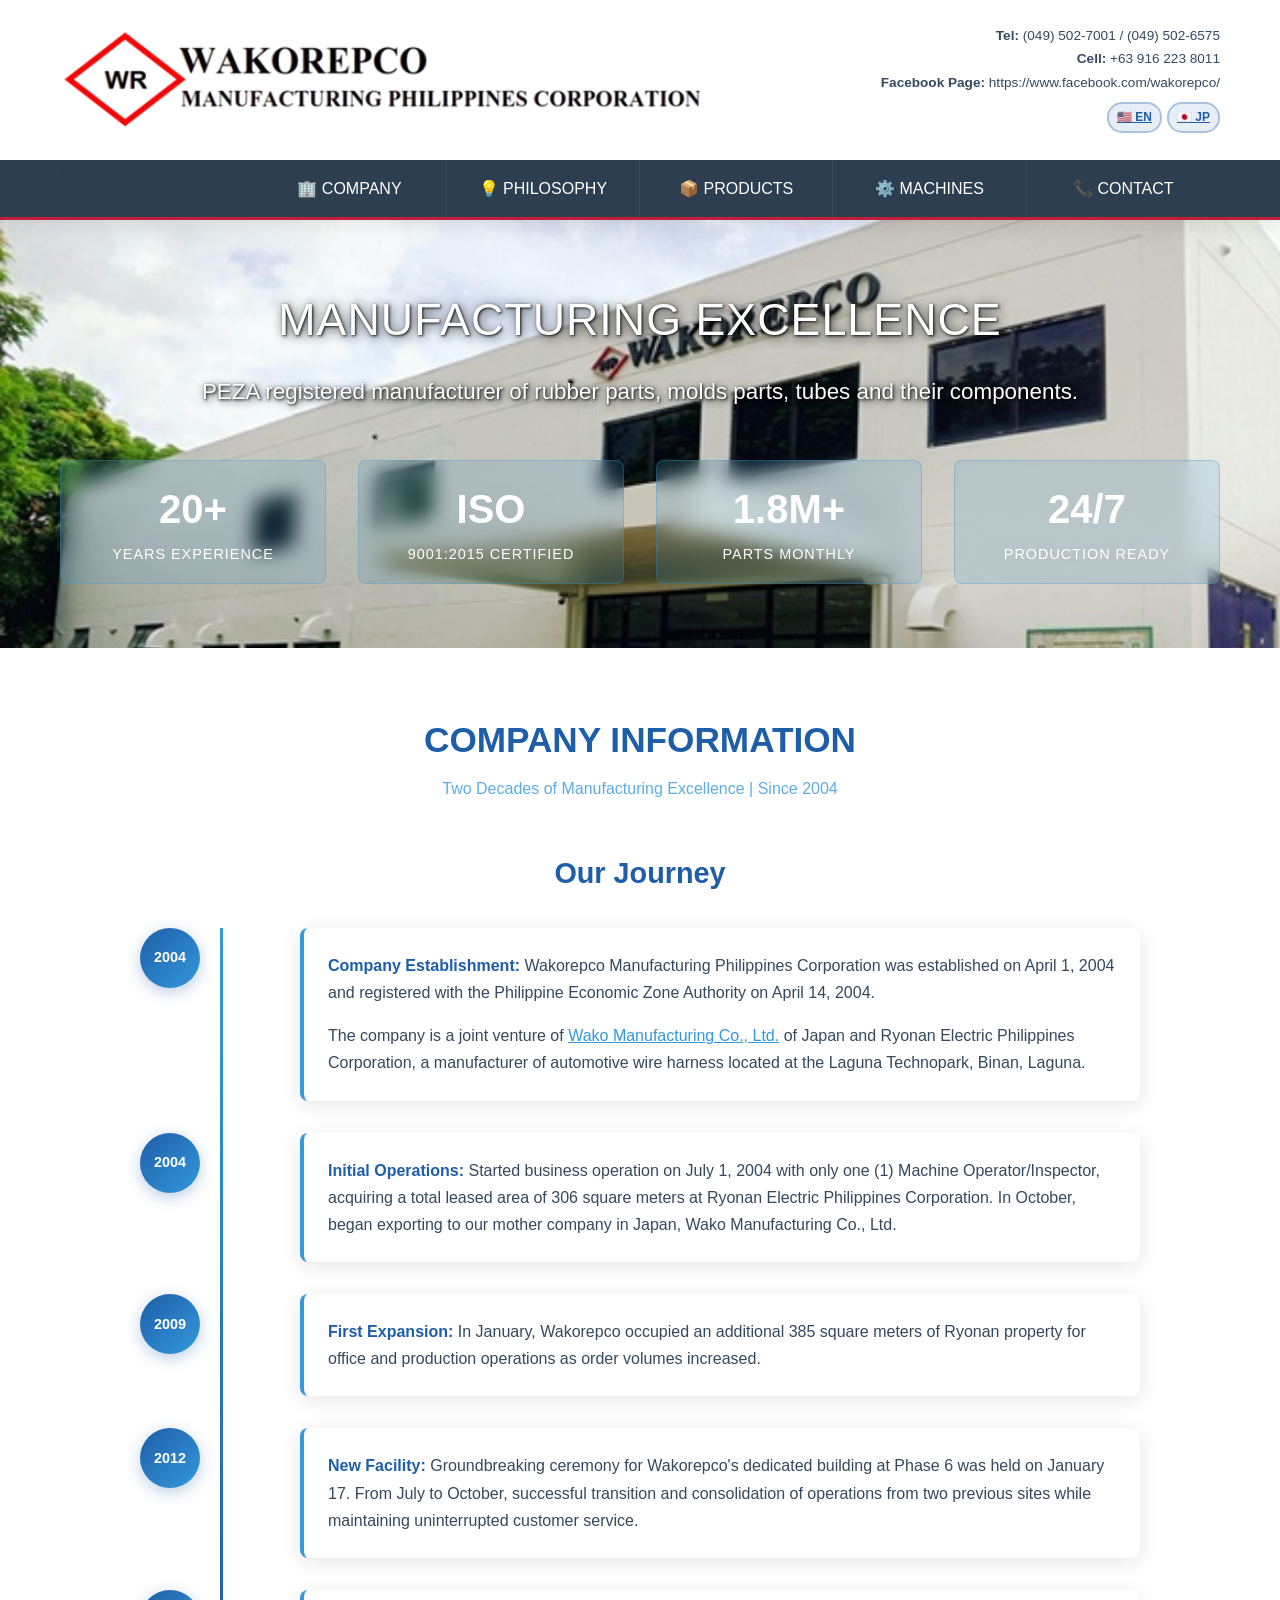
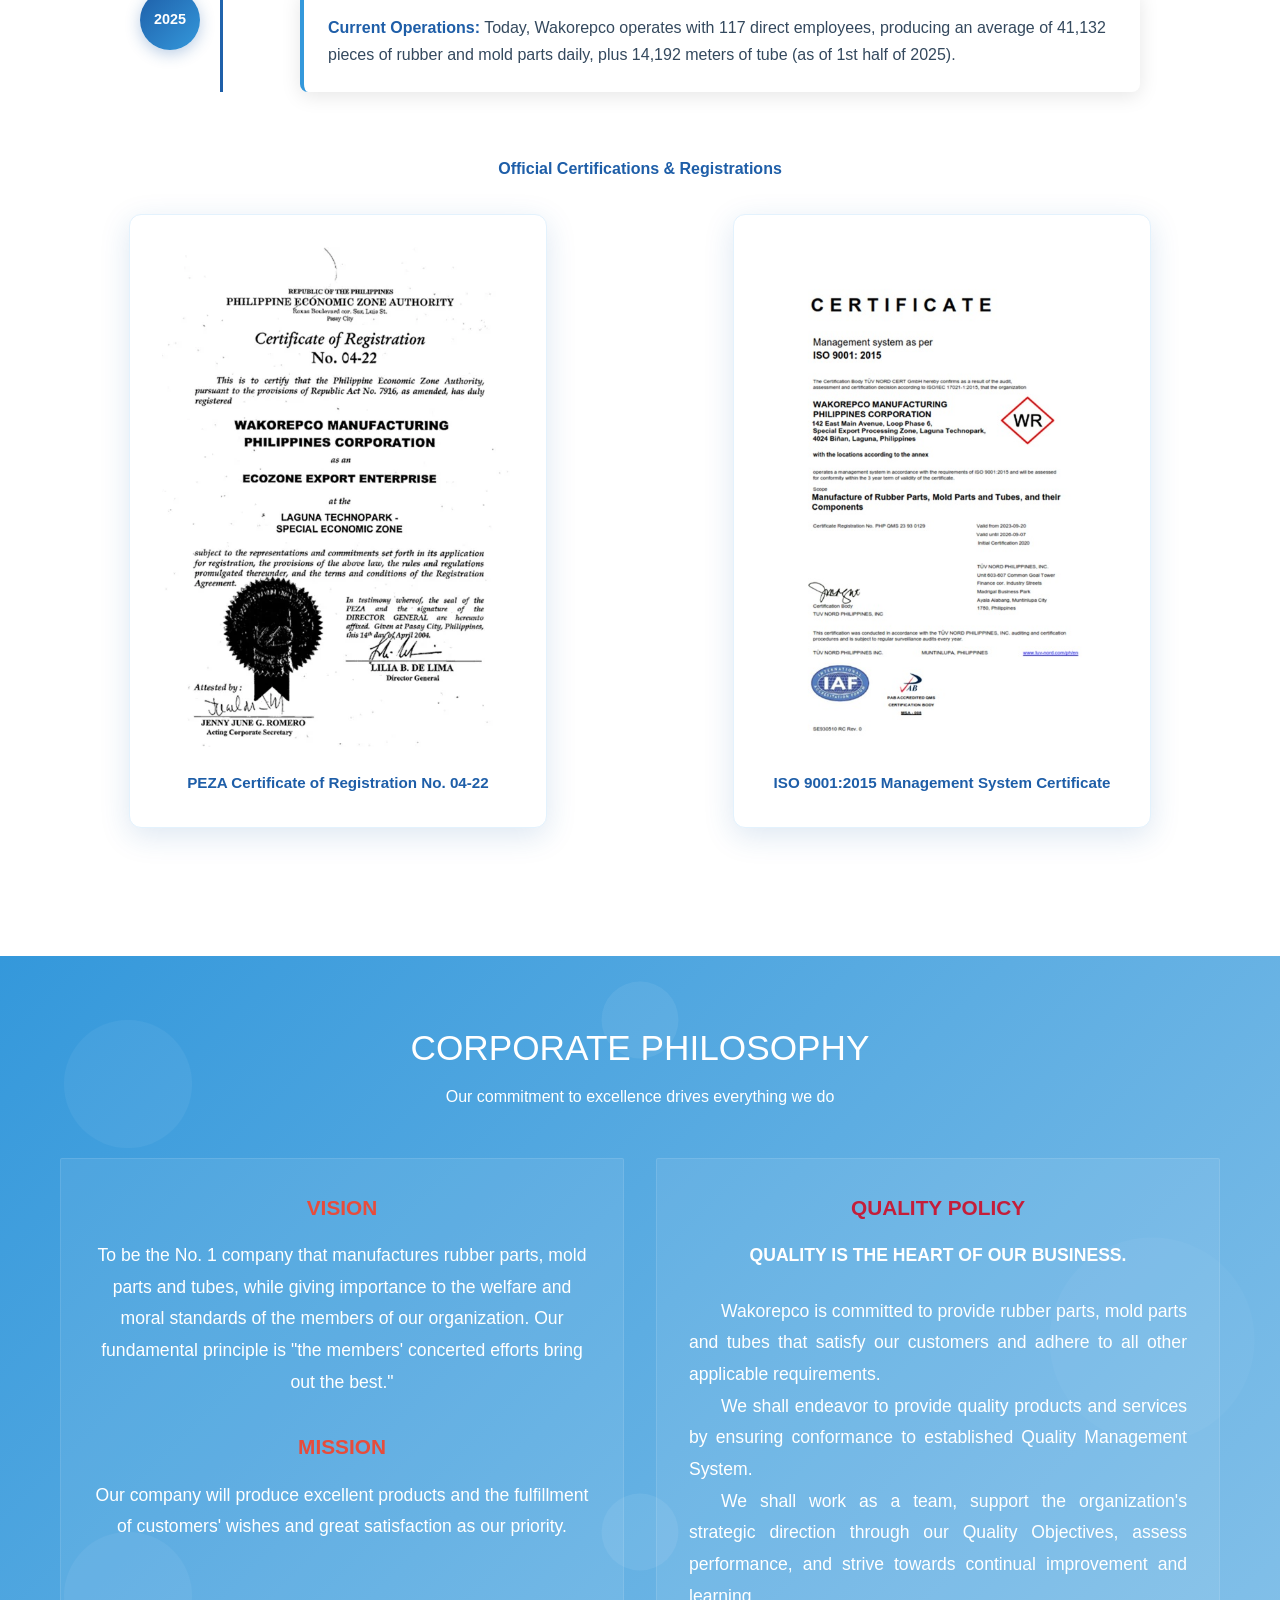
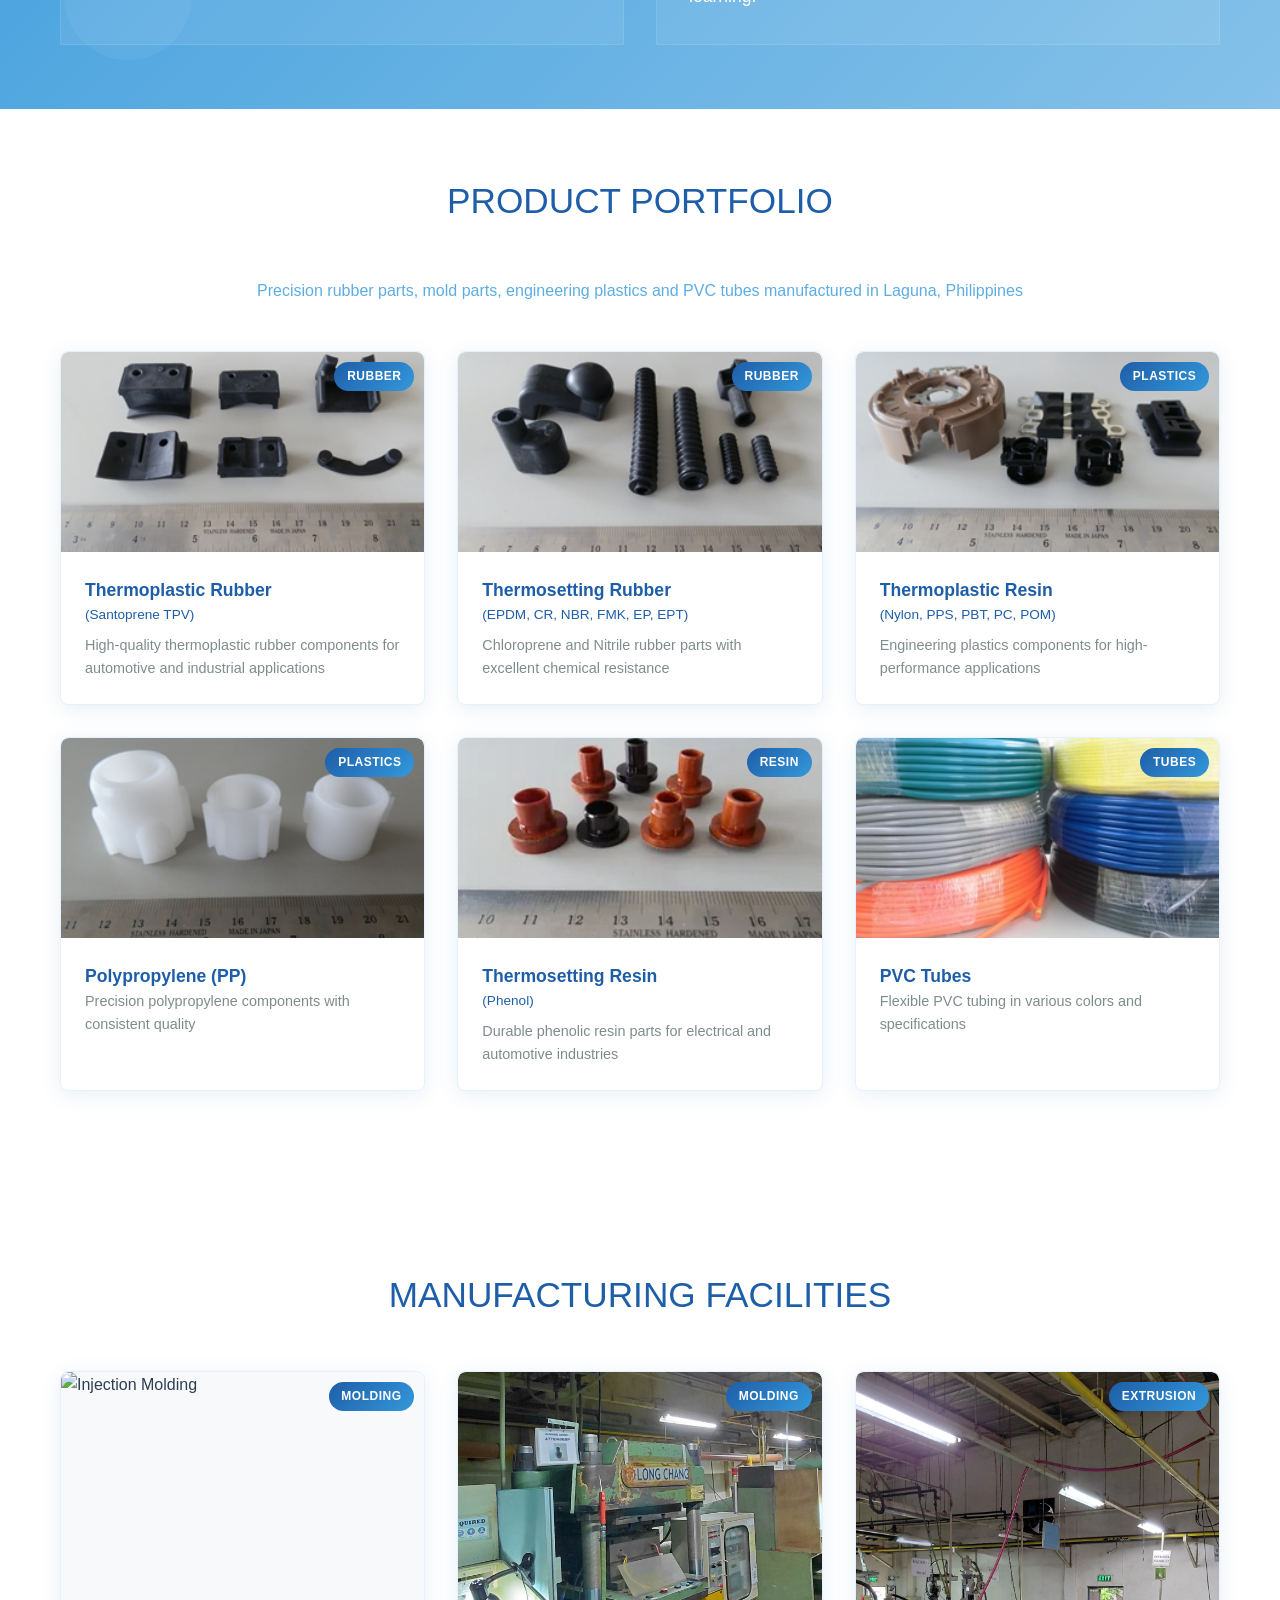
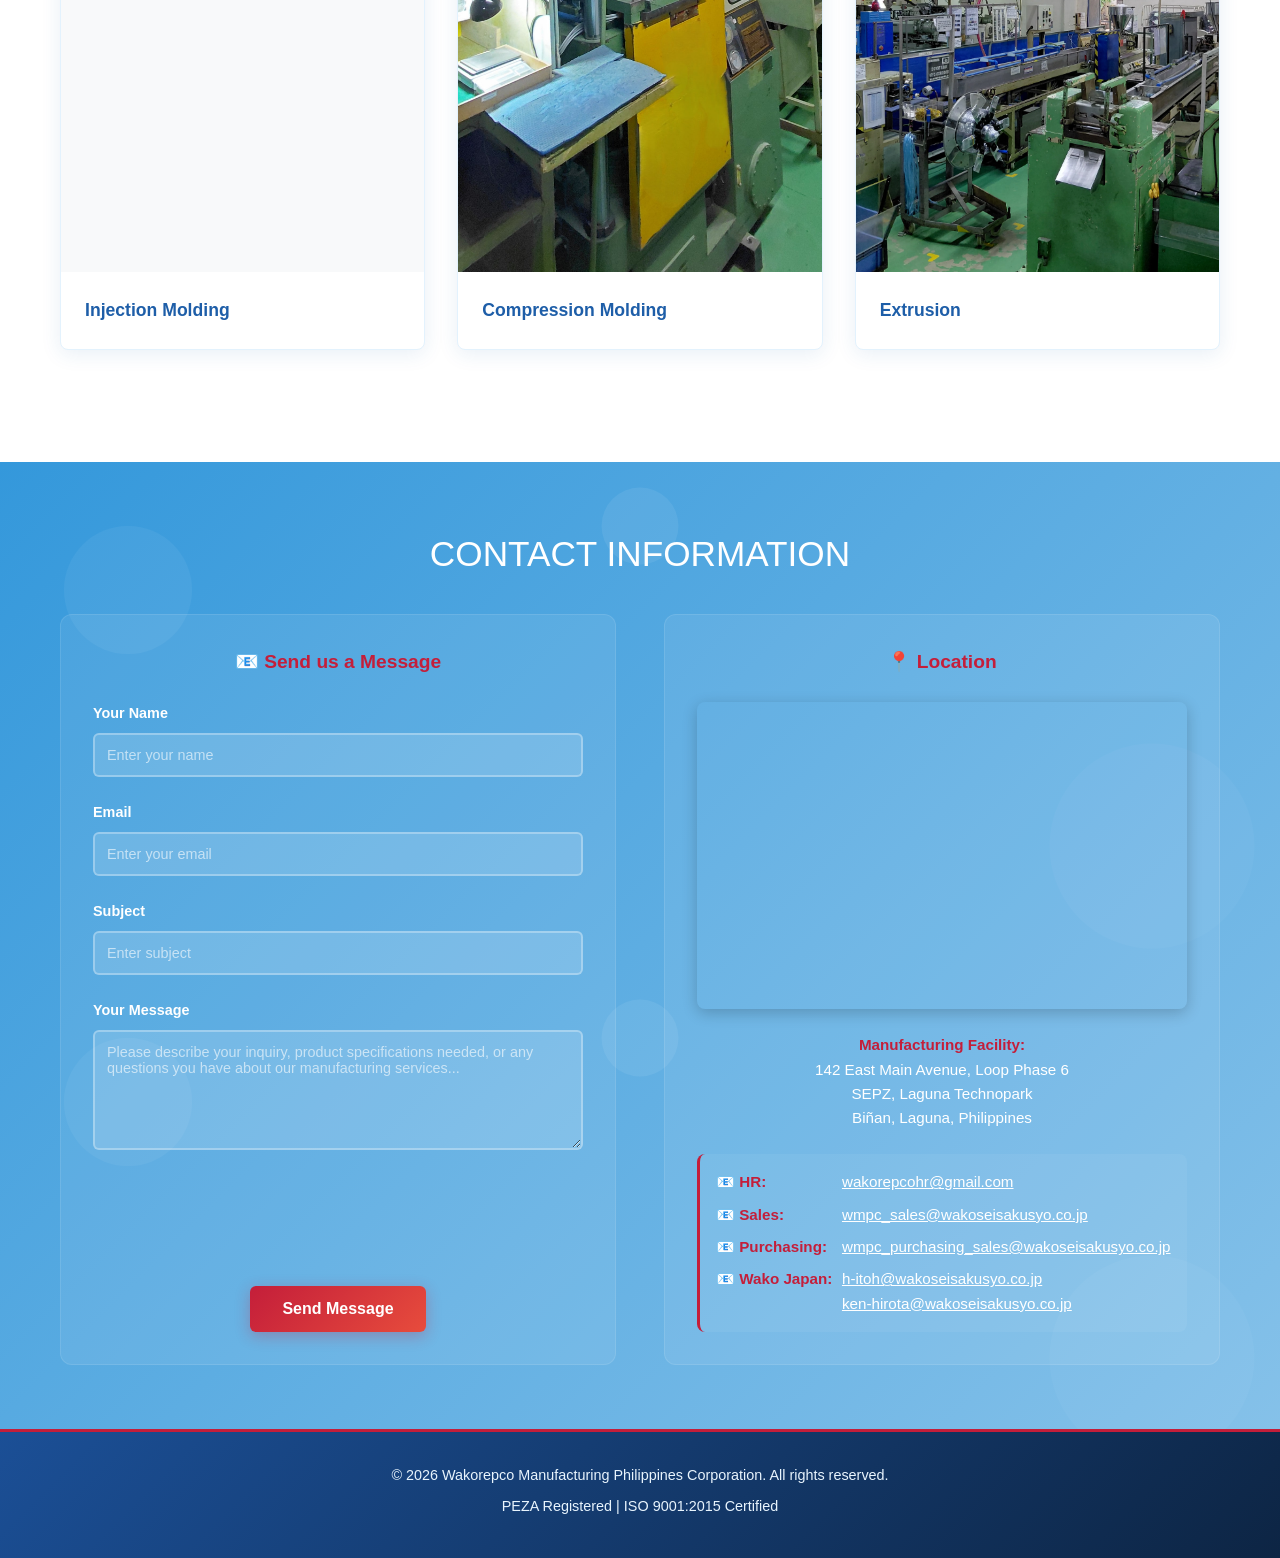
==== commit a0f92875: "SEO fixes, contact updates, and EN/JA parity - Fix invalid schema.org @type "Manufacturing" -> ["Cor" ====
--- a/index.html
+++ b/index.html
@@ -62,7 +62,7 @@
     <script type="application/ld+json">
     {
       "@context": "https://schema.org",
-      "@type": "Manufacturing",
+      "@type": ["Corporation", "LocalBusiness"],
       "name": "Wakorepco Manufacturing Philippines Corporation",
       "description": "PEZA registered manufacturer of rubber parts, molds parts, tubes and their components",
       "url": "https://wakorepco.onrender.com",
@@ -120,6 +120,102 @@
       ]
     }
     </script>
+
+    <!-- Schema.org Product Catalog -->
+    <script type="application/ld+json">
+    {
+      "@context": "https://schema.org",
+      "@type": "ItemList",
+      "name": "Wakorepco Product Portfolio",
+      "description": "Rubber parts, mold parts, engineering plastics and PVC tubes manufactured by Wakorepco Manufacturing Philippines Corporation.",
+      "itemListElement": [
+        {
+          "@type": "ListItem",
+          "position": 1,
+          "item": {
+            "@type": "Product",
+            "name": "Thermoplastic Rubber (Santoprene TPV)",
+            "category": "Rubber Parts",
+            "image": "https://wakorepco.onrender.com/thermoplastic-rubber.jpg",
+            "description": "High-quality thermoplastic rubber (Santoprene TPV) components for automotive and industrial applications.",
+            "material": "Santoprene TPV",
+            "brand": { "@type": "Brand", "name": "Wakorepco" },
+            "manufacturer": { "@type": "Organization", "name": "Wakorepco Manufacturing Philippines Corporation" }
+          }
+        },
+        {
+          "@type": "ListItem",
+          "position": 2,
+          "item": {
+            "@type": "Product",
+            "name": "Thermosetting Rubber (EPDM, CR, NBR, FMK, EP, EPT)",
+            "category": "Rubber Parts",
+            "image": "https://wakorepco.onrender.com/cr-nbr-rubber.jpg",
+            "description": "Chloroprene and Nitrile thermosetting rubber parts with excellent chemical resistance.",
+            "material": "EPDM, CR, NBR, FMK, EP, EPT",
+            "brand": { "@type": "Brand", "name": "Wakorepco" },
+            "manufacturer": { "@type": "Organization", "name": "Wakorepco Manufacturing Philippines Corporation" }
+          }
+        },
+        {
+          "@type": "ListItem",
+          "position": 3,
+          "item": {
+            "@type": "Product",
+            "name": "Thermoplastic Resin (Nylon, PPS, PBT, PC, POM)",
+            "category": "Engineering Plastics",
+            "image": "https://wakorepco.onrender.com/pps-pbt-nylon.jpg",
+            "description": "Engineering plastic components for high-performance applications.",
+            "material": "Nylon, PPS, PBT, PC, POM",
+            "brand": { "@type": "Brand", "name": "Wakorepco" },
+            "manufacturer": { "@type": "Organization", "name": "Wakorepco Manufacturing Philippines Corporation" }
+          }
+        },
+        {
+          "@type": "ListItem",
+          "position": 4,
+          "item": {
+            "@type": "Product",
+            "name": "Polypropylene (PP) Components",
+            "category": "Engineering Plastics",
+            "image": "https://wakorepco.onrender.com/polypropylene.jpg",
+            "description": "Precision polypropylene (PP) components with consistent quality for various industrial applications.",
+            "material": "Polypropylene (PP)",
+            "brand": { "@type": "Brand", "name": "Wakorepco" },
+            "manufacturer": { "@type": "Organization", "name": "Wakorepco Manufacturing Philippines Corporation" }
+          }
+        },
+        {
+          "@type": "ListItem",
+          "position": 5,
+          "item": {
+            "@type": "Product",
+            "name": "Thermosetting Resin (Phenol)",
+            "category": "Resin Parts",
+            "image": "https://wakorepco.onrender.com/phenol-resin.jpg",
+            "description": "Durable phenolic resin parts for electrical and automotive industries.",
+            "material": "Phenol resin",
+            "brand": { "@type": "Brand", "name": "Wakorepco" },
+            "manufacturer": { "@type": "Organization", "name": "Wakorepco Manufacturing Philippines Corporation" }
+          }
+        },
+        {
+          "@type": "ListItem",
+          "position": 6,
+          "item": {
+            "@type": "Product",
+            "name": "PVC Tubes",
+            "category": "Tubes",
+            "image": "https://wakorepco.onrender.com/pvc-tubes.jpg",
+            "description": "Flexible PVC tubing in various colors and specifications.",
+            "material": "PVC",
+            "brand": { "@type": "Brand", "name": "Wakorepco" },
+            "manufacturer": { "@type": "Organization", "name": "Wakorepco Manufacturing Philippines Corporation" }
+          }
+        }
+      ]
+    }
+    </script>
     <link rel="stylesheet" href="style.min.css">
 </head>
 
@@ -332,6 +428,7 @@
     <section class="section section-alt products-section" id="products">
         <div class="container">
             <h2 class="section-title" data-translate="section_products">PRODUCT PORTFOLIO</h2>
+            <p class="section-subtitle">Precision rubber parts, mold parts, engineering plastics and PVC tubes manufactured in Laguna, Philippines</p>
 
             <!-- Replace your existing product gallery section with this: -->
             <div class="product-gallery">
@@ -339,7 +436,7 @@
                     <div class="product-item"
                         onclick="openLightbox('thermoplastic-rubber.jpg', '(Santoprene TPV)', 'Thermoplastic Rubber Components', 'High-quality thermoplastic rubber components for automotive and industrial applications')">
                         <div class="product-image">
-                            <img src="thermoplastic-rubber.jpg" loading="lazy" alt="Thermoplastic Rubber Components"
+                            <img src="thermoplastic-rubber.jpg" loading="lazy" alt="Thermoplastic rubber (Santoprene TPV) molded components manufactured by Wakorepco Philippines"
                                 style="width: 100%; height: 100%; object-fit: cover;">
                             <div class="product-overlay">
                                 <span class="product-category">RUBBER</span>
@@ -357,7 +454,7 @@
                     <div class="product-item"
                         onclick="openLightbox('cr-nbr-rubber.jpg', '(EPDM, CR, NBR, FMK, EP, EPT)', 'Thermosetting Rubber Components', 'Chloroprene and Nitrile rubber parts with excellent chemical resistance')">
                         <div class="product-image">
-                            <img src="cr-nbr-rubber.jpg" loading="lazy" alt="Thermosetting Rubber Components"
+                            <img src="cr-nbr-rubber.jpg" loading="lazy" alt="Thermosetting rubber parts (EPDM, CR, NBR, FMK) with excellent chemical resistance"
                                 style="width: 100%; height: 100%; object-fit: cover;">
                             <div class="product-overlay">
                                 <span class="product-category">RUBBER</span>
@@ -375,7 +472,7 @@
                     <div class="product-item"
                         onclick="openLightbox('pps-pbt-nylon.jpg', '(Nylon, PPS, PBT, PC, POM)', 'Thermoplastic Resin Components', 'Engineering plastics components for high-performance applications')">
                         <div class="product-image">
-                            <img src="pps-pbt-nylon.jpg" loading="lazy" alt="Thermoplastic Resin Components"
+                            <img src="pps-pbt-nylon.jpg" loading="lazy" alt="Thermoplastic resin parts (Nylon, PPS, PBT, PC, POM) engineering plastic components"
                                 style="width: 100%; height: 100%; object-fit: cover;">
                             <div class="product-overlay">
                                 <span class="product-category">PLASTICS</span>
@@ -392,7 +489,7 @@
                     <div class="product-item"
                         onclick="openLightbox('polypropylene.jpg', 'Polypropylene (PP) Components', 'Precision polypropylene components with consistent quality for various industrial applications')">
                         <div class="product-image">
-                            <img src="polypropylene.jpg" loading="lazy" alt="Polypropylene Components"
+                            <img src="polypropylene.jpg" loading="lazy" alt="Precision polypropylene (PP) molded plastic components"
                                 style="width: 100%; height: 100%; object-fit: cover;">
                             <div class="product-overlay">
                                 <span class="product-category">PLASTICS</span>
@@ -410,7 +507,7 @@
                         <div class="product-image">
                             <picture>
                                 <source srcset="phenol-resin.webp" type="image/webp">
-                                <img src="phenol-resin.jpg" loading="lazy" alt="Thermosetting Resin Components"
+                                <img src="phenol-resin.jpg" loading="lazy" alt="Thermosetting phenol resin molded parts for electrical and automotive use"
                                     style="width: 100%; height: 100%; object-fit: cover;">
                             </picture>
                             <div class="product-overlay">
@@ -428,7 +525,7 @@
                     <div class="product-item"
                         onclick="openLightbox('pvc-tubes.jpg', 'PVC Tubes', 'Flexible PVC tubing in various colors and specifications')">
                         <div class="product-image">
-                            <img src="pvc-tubes.jpg" loading="lazy" alt="PVC Tubes"
+                            <img src="pvc-tubes.jpg" loading="lazy" alt="Flexible PVC tubes and tubing in various colors and specifications"
                                 style="width: 100%; height: 100%; object-fit: cover;">
                             <div class="product-overlay">
                                 <span class="product-category">TUBES</span>
@@ -570,9 +667,10 @@
                         Biñan, Laguna, Philippines
                     </div>
                     <div class="contact-quick-info">
-                        <p><strong>📧 HR:</strong> wakorepcohr@gmail.com</p>
-                        <p><strong>📧 Sales:</strong> wmpc_sales@wakoseisakusyo.co.jp</p>
-                        <p><strong>📧 Purchasing:</strong> wmpc_purchasing_sales@wakoseisakusyo.co.jp</p>
+                        <p><strong>📧 HR:</strong><span><a href="mailto:wakorepcohr@gmail.com">wakorepcohr@gmail.com</a></span></p>
+                        <p><strong>📧 Sales:</strong><span><a href="mailto:wmpc_sales@wakoseisakusyo.co.jp">wmpc_sales@wakoseisakusyo.co.jp</a></span></p>
+                        <p><strong>📧 Purchasing:</strong><span><a href="mailto:wmpc_purchasing_sales@wakoseisakusyo.co.jp">wmpc_purchasing_sales@wakoseisakusyo.co.jp</a></span></p>
+                        <p><strong>📧 Wako Japan:</strong><span><a href="mailto:h-itoh@wakoseisakusyo.co.jp">h-itoh@wakoseisakusyo.co.jp</a><br><a href="mailto:ken-hirota@wakoseisakusyo.co.jp">ken-hirota@wakoseisakusyo.co.jp</a></span></p>
                     </div>
                 </div>
             </div>
@@ -583,7 +681,7 @@
     <footer>
         <div class="container">
             <div class="footer-content">
-                <p>&copy; 2025 Wakorepco Manufacturing Philippines Corporation. All rights reserved.</p>
+                <p>&copy; 2026 Wakorepco Manufacturing Philippines Corporation. All rights reserved.</p>
                 <p>PEZA Registered | ISO 9001:2015 Certified</p>
             </div>
         </div>
@@ -611,9 +709,4 @@
     <script src="main.min.js"></script>
 </body>
 
-</html>>
-
-    <script src="main.min.js"></script>
-</body>
-
 </html>
--- a/style.min.css
+++ b/style.min.css
@@ -1 +1 @@
-*{margin:0;padding:0;box-sizing:border-box}body{font-family:Arial,sans-serif;line-height:1.6;color:#2c3e50;background-color:#fff}.container{max-width:1200px;margin:0 auto;padding:0 20px}header{background:#fff;border-bottom:3px solid #c41e3a;box-shadow:0 4px 20px rgba(0,0,0,.1);position:sticky;top:0;z-index:1000}.header-content{display:flex;justify-content:space-between;align-items:center;padding:1rem 0}.logo{display:flex;align-items:center;gap:15px}.logo-image{height:120px;width:auto;margin-right:15px}.logo-placeholder{display:flex;align-items:center;gap:15px}.company-info h1{font-size:1.8rem;font-weight:700;color:#2c3e50;margin-bottom:2px}.company-tagline{font-size:.85rem;color:#7f8c8d;font-weight:500}.header-contact{text-align:right;font-size:.85rem;color:#34495e}.header-contact div{margin-bottom:2px}.language-switcher{display:flex;gap:5px;margin-top:8px;justify-content:flex-end}.lang-btn{background:rgba(30,94,168,.1);border:2px solid rgba(30,94,168,.3);color:#1e5ea8;padding:4px 8px;border-radius:15px;font-size:.75rem;font-weight:600;cursor:pointer;transition:all .3s ease;display:flex;align-items:center;gap:2px}.lang-btn:hover{background:rgba(30,94,168,.2);border-color:rgba(30,94,168,.5);transform:translateY(-1px)}.lang-btn.active{background:linear-gradient(135deg,#1e5ea8 0,#3498db 100%);border-color:#1e5ea8;color:#fff}nav{background:#2c3e50;padding:0;position:relative}.nav-links{display:flex;list-style:none;margin:0;padding:0}.nav-links li{flex:1}.nav-links a{display:block;color:#fff;text-decoration:none;padding:1rem;text-align:center;font-weight:500;transition:background .3s ease;border-right:1px solid #34495e}.nav-links li:last-child a{border-right:none}.nav-links a:hover{background:linear-gradient(135deg,#3498db 0,#5dade2 100%);transform:translateY(-1px)}.mobile-menu-toggle{display:none;flex-direction:column;cursor:pointer;padding:8px;z-index:1001;position:absolute;top:50%;right:20px;transform:translateY(-50%);background:0 0;border:2px solid rgba(255,255,255,.3);border-radius:8px;transition:all .3s ease;width:40px;height:40px;justify-content:center;align-items:center}.mobile-menu-toggle:hover{background:rgba(255,255,255,.1);border-color:rgba(255,255,255,.5)}.mobile-menu-toggle span{width:20px;height:2px;background:#fff;margin:2px 0;transition:.3s;border-radius:1px;display:block}.mobile-menu-toggle.active{background:rgba(255,255,255,.15);border-color:rgba(255,255,255,.6)}.mobile-menu-toggle.active span:first-child{transform:rotate(-45deg) translate(-3px,4px)}.mobile-menu-toggle.active span:nth-child(2){opacity:0}.mobile-menu-toggle.active span:nth-child(3){transform:rotate(45deg) translate(-3px,-4px)}.hero{background:url('Building bg.jpg') right 20%/cover no-repeat;color:#fff;padding:4rem 0;text-align:center;position:relative;overflow:hidden}.hero::before{content:'';position:absolute;top:0;left:0;right:0;bottom:0;background:linear-gradient(135deg,rgba(52,152,219,.7) 0,rgba(52,152,219,.4) 50%,rgba(52,152,219,.2) 100%);z-index:1}.hero .container{position:relative;z-index:2}.hero::before{content:'';position:absolute;top:0;left:0;right:0;bottom:0;background:url('data:image/svg+xml,<svg xmlns="http://www.w3.org/2000/svg" viewBox="0 0 1000 1000"><defs><radialGradient id="a" cx="50%" cy="50%"><stop offset="0%" stop-color="%23ffffff" stop-opacity="0.1"/><stop offset="100%" stop-color="%23ffffff" stop-opacity="0"/></radialGradient></defs><circle cx="200" cy="200" r="150" fill="url(%23a)"/><circle cx="800" cy="300" r="100" fill="url(%23a)"/><circle cx="400" cy="700" r="120" fill="url(%23a)"/></svg>');opacity:.3;z-index:0}.hero h1{font-size:2.8rem;font-weight:300;margin-bottom:1rem;letter-spacing:1px;text-shadow:2px 2px 12px rgba(0,0,0,.8),1px 1px 3px rgba(0,0,0,.9)}.hero p{font-size:1.4rem;margin-bottom:2rem;font-weight:400;line-height:1.8;color:#fff;text-shadow:2px 2px 8px rgba(0,0,0,.8),1px 1px 3px rgba(0,0,0,.9)}.hero-stats{display:grid;grid-template-columns:repeat(auto-fit,minmax(200px,1fr));gap:2rem;margin-top:3rem;position:relative;z-index:1}.stat-item{text-align:center;padding:1rem;background:rgba(52,152,219,.15);border-radius:8px;backdrop-filter:blur(10px);border:1px solid rgba(52,152,219,.3)}.stat-number{font-size:2.5rem;font-weight:700;color:#fff;display:block}.stat-label{font-size:.9rem;color:#fff;text-transform:uppercase;letter-spacing:1px}.section{padding:4rem 0}.section-alt{background:#f8f9fa}.section-title{font-size:2.2rem;font-weight:300;color:#1e5ea8;margin-bottom:.5rem;text-align:center}.products-section .section-title{margin-bottom:3rem}#facilities .section-title{margin-bottom:3rem}.section-subtitle{text-align:center;color:#5dade2;margin-bottom:3rem;font-size:1rem}.company-grid{display:grid;grid-template-columns:repeat(auto-fit,minmax(350px,1fr));gap:2rem;margin-bottom:3rem}.company-card{background:#fff;padding:2rem;border:1px solid #ecf0f1;border-radius:2px;box-shadow:0 2px 10px rgba(0,0,0,.05)}.company-card h3{color:#1e5ea8;font-size:1.1rem;font-weight:600;margin-bottom:1rem;padding-bottom:.5rem;border-bottom:2px solid #3498db;display:inline-block}.company-card p{margin-bottom:.5rem;font-size:.95rem;line-height:1.6}.company-card strong{color:#1e5ea8}.company-history{margin-bottom:4rem}.history-text h3{font-size:1.8rem;color:#1e5ea8;margin-bottom:2rem;text-align:center;font-weight:600}.timeline{position:relative;max-width:1000px;margin:0 auto}.timeline::before{content:'';position:absolute;left:80px;top:0;bottom:0;width:3px;background:linear-gradient(180deg,#3498db 0,#1e5ea8 100%)}.timeline-item{position:relative;margin-bottom:2rem;padding-left:140px}.timeline-year{position:absolute;left:0;top:0;width:60px;height:60px;background:linear-gradient(135deg,#1e5ea8 0,#3498db 100%);color:#fff;border-radius:50%;display:flex;align-items:center;justify-content:center;font-weight:700;font-size:.9rem;box-shadow:0 4px 15px rgba(30,94,168,.3);z-index:10}.timeline-content{background:#fff;padding:1.5rem;border-radius:8px;box-shadow:0 4px 20px rgba(0,0,0,.1);border-left:4px solid #3498db;margin-left:20px}.timeline-content p{margin-bottom:1rem;line-height:1.7;color:#34495e}.timeline-content p:last-child{margin-bottom:0}.timeline-content strong{color:#1e5ea8}p a{color:#3498db;text-decoration:underline;transition:color .3s ease}p a:hover{color:#1e5ea8;text-decoration:underline}.certifications-section{margin:4rem 0;text-align:center}.certification-images{display:grid;grid-template-columns:repeat(auto-fit,minmax(400px,1fr));gap:3rem;margin-top:2rem;justify-items:center}.cert-image{background:#fff;padding:2rem;border-radius:12px;box-shadow:0 8px 30px rgba(30,94,168,.15);border:1px solid #e3f2fd;transition:transform .3s ease,box-shadow .3s ease}.cert-image:hover{transform:translateY(-5px);box-shadow:0 12px 40px rgba(30,94,168,.2)}.cert-image img{max-width:100%;height:auto;max-height:500px;border-radius:8px;margin-bottom:1rem}.cert-image p{font-size:.95rem;color:#1e5ea8;font-weight:600;margin:0}.company-stats{display:grid;grid-template-columns:repeat(auto-fit,minmax(200px,1fr));gap:2rem;margin-top:3rem}.stat-card{background:#fff;padding:2rem;border-radius:12px;text-align:center;box-shadow:0 6px 25px rgba(30,94,168,.1);border:1px solid #e3f2fd;border-top:4px solid #3498db;transition:transform .3s ease,box-shadow .3s ease}.stat-card:hover{transform:translateY(-3px);box-shadow:0 10px 35px rgba(30,94,168,.15)}.stat-card .stat-number{font-size:2.2rem;font-weight:700;color:#1e5ea8;display:block;margin-bottom:.5rem}.stat-card .stat-label{font-size:.9rem;color:#7f8c8d;text-transform:uppercase;letter-spacing:1px;font-weight:500}.philosophy-section{background:linear-gradient(135deg,#3498db 0,#5dade2 50%,#85c1e9 100%);color:#fff;position:relative;overflow:hidden}.philosophy-section::before{content:'';position:absolute;top:0;left:0;right:0;bottom:0;background:url('data:image/svg+xml,<svg xmlns="http://www.w3.org/2000/svg" viewBox="0 0 1000 400"><circle cx="100" cy="100" r="50" fill="%23ffffff" opacity="0.05"/><circle cx="900" cy="300" r="80" fill="%23ffffff" opacity="0.03"/><circle cx="500" cy="50" r="30" fill="%23ffffff" opacity="0.07"/></svg>');z-index:0}.philosophy-section .section-subtitle,.philosophy-section .section-title{color:#fff;position:relative;z-index:1}.philosophy-grid{display:grid;grid-template-columns:repeat(auto-fit,minmax(350px,1fr));gap:2rem;position:relative;z-index:1}.philosophy-card{background:rgba(255,255,255,.08);padding:2rem;border:1px solid rgba(255,255,255,.1);border-radius:2px}.philosophy-card h3{font-size:1.3rem;font-weight:600;margin-bottom:1rem;color:#c41e3a}.philosophy-card p{line-height:1.8;font-size:1.1rem}.product-gallery{margin-bottom:3rem}.gallery-title{font-size:1.8rem;color:#1e5ea8;text-align:center;margin-bottom:2rem;font-weight:600;position:relative}.gallery-title::after{content:'';position:absolute;bottom:-8px;left:50%;transform:translateX(-50%);width:60px;height:3px;background:linear-gradient(90deg,#3498db,#5dade2)}.product-grid{display:grid;grid-template-columns:repeat(auto-fit,minmax(300px,1fr));gap:2rem;margin-bottom:3rem}.product-item{background:#fff;border-radius:8px;overflow:hidden;box-shadow:0 4px 20px rgba(30,94,168,.1);transition:all .3s ease;border:1px solid #e3f2fd}.product-item:hover{transform:translateY(-5px);box-shadow:0 8px 30px rgba(30,94,168,.2)}.product-image{position:relative;height:200px;overflow:hidden;background:#f8f9fa;border-radius:8px 8px 0 0}.product-overlay{position:absolute;top:10px;right:10px;background:linear-gradient(135deg,#1e5ea8,#3498db);color:#fff;padding:.3rem .8rem;border-radius:15px;font-size:.75rem;font-weight:600;text-transform:uppercase;letter-spacing:.5px}.product-info{padding:1.5rem}.product-info h4{color:#1e5ea8;font-size:1.1rem;font-weight:600;margin-bottom:0}.product-info p{color:#7f8c8d;font-size:.9rem;line-height:1.6}.product-item{cursor:pointer;position:relative;z-index:1;pointer-events:auto}.product-zoom-icon{position:absolute;top:10px;right:10px;background:rgba(30,94,168,.9);color:#fff;width:35px;height:35px;border-radius:50%;display:flex;align-items:center;justify-content:center;font-size:20px;opacity:0;transition:all .3s ease;cursor:pointer}.product-item:hover .product-zoom-icon{opacity:1}.lightbox-modal{display:none;position:fixed;top:0;left:0;width:100%;height:100%;background:rgba(0,0,0,.9);z-index:2000;align-items:center;justify-content:center}.lightbox-modal.show{display:flex!important}.lightbox-content{background:#fff;border-radius:12px;max-width:90%;max-height:90%;position:relative;display:flex;flex-direction:column;overflow:hidden;box-shadow:0 20px 60px rgba(0,0,0,.3)}.lightbox-close{position:absolute;top:15px;right:20px;font-size:30px;color:#666;cursor:pointer;z-index:10;background:rgba(255,255,255,.9);width:40px;height:40px;border-radius:50%;display:flex;align-items:center;justify-content:center;transition:all .3s ease}.lightbox-close:hover{background:rgba(196,30,58,.9);color:#fff}#lightboxImage{width:100%;max-height:70vh;object-fit:contain;background:#f8f9fa}.lightbox-info{padding:2rem;text-align:center}.lightbox-info h5.lightbox-subtitle{color:#1e5ea8;font-size:.9rem;font-weight:500;margin-top:.25rem;margin-bottom:0}.lightbox-info h3{color:#3498db;margin-bottom:0;font-size:1.5rem}.lightbox-info p{color:#3498db;line-height:1.6}.product-info h5.product-subtitle{color:#1e5ea8;font-size:.85rem;font-weight:500;margin:0 0 .5rem 0}.products-section{background:#fff}.table-container{background:#fff;border:1px solid #ecf0f1;border-radius:2px;overflow:hidden;margin-bottom:2rem;box-shadow:0 2px 10px rgba(0,0,0,.05)}.table-header{background:linear-gradient(135deg,#1e5ea8 0,#2471a3 100%);color:#fff;padding:1rem 1.5rem;font-size:1.1rem;font-weight:600}table{width:100%;border-collapse:collapse}th{background:linear-gradient(135deg,#e3f2fd 0,#f8f9fa 100%);padding:1rem 1.5rem;text-align:left;font-weight:600;color:#1e5ea8;border-bottom:2px solid #3498db;font-size:.9rem;text-transform:uppercase;letter-spacing:.5px}td{padding:1rem 1.5rem;border-bottom:1px solid #ecf0f1;font-size:.95rem}tr:nth-child(2n){background:#fafbfc}tr:hover{background:linear-gradient(135deg,#e3f2fd 0,#f1f8ff 100%)}.facilities-grid{display:grid;grid-template-columns:repeat(auto-fit,minmax(300px,1fr));gap:1.5rem}.facility-card{background:#fff;padding:2rem;border:1px solid #e3f2fd;border-radius:8px;border-left:4px solid #3498db;box-shadow:0 4px 20px rgba(30,94,168,.1);transition:transform .3s ease,box-shadow .3s ease}.facility-card:hover{transform:translateY(-2px);box-shadow:0 8px 30px rgba(30,94,168,.15)}.facility-card h3{color:#1e5ea8;font-size:1.1rem;font-weight:600;margin-bottom:1rem}.facility-card p{color:#7f8c8d;font-size:.9rem;line-height:1.6}#facilities .product-image{height:500px}.contact-section{background:linear-gradient(135deg,#3498db 0,#5dade2 50%,#85c1e9 100%);color:#fff;position:relative;overflow:hidden}.contact-section::before{content:'';position:absolute;top:0;left:0;right:0;bottom:0;background:url('data:image/svg+xml,<svg xmlns="http://www.w3.org/2000/svg" viewBox="0 0 1000 400"><circle cx="100" cy="100" r="50" fill="%23ffffff" opacity="0.05"/><circle cx="900" cy="300" r="80" fill="%23ffffff" opacity="0.03"/><circle cx="500" cy="50" r="30" fill="%23ffffff" opacity="0.07"/></svg>');z-index:0}.contact-section .section-subtitle,.contact-section .section-title{color:#fff;position:relative;z-index:1}.contact-grid{display:grid;grid-template-columns:repeat(auto-fit,minmax(350px,1fr));gap:2rem;position:relative;z-index:1}.contact-card{background:rgba(255,255,255,.08);padding:2rem;border:1px solid rgba(255,255,255,.1);border-radius:2px}.contact-card h3{font-size:1.2rem;font-weight:600;margin-bottom:1rem;color:#c41e3a}.contact-info{margin-bottom:.8rem;font-size:.95rem;line-height:1.6}.contact-info strong{color:#fff}.contact-main-grid{display:grid;grid-template-columns:1fr 1fr;gap:3rem;margin-top:2rem}.hours-section,.location-section{background:rgba(255,255,255,.08);padding:2rem;border:1px solid rgba(255,255,255,.1);border-radius:12px}.hours-section h3,.location-section h3{color:#c41e3a;font-size:1.2rem;font-weight:600;margin-bottom:1.5rem;text-align:center}.map-container{margin-bottom:1.5rem;border-radius:8px;overflow:hidden;box-shadow:0 4px 15px rgba(0,0,0,.2);pointer-events:auto!important;position:static!important;z-index:auto!important}.map-container iframe{pointer-events:auto!important;position:static!important;z-index:auto!important}.address-info{text-align:center;color:#fff;line-height:1.6;font-size:.95rem}.address-info strong{color:#c41e3a}.contact-quick-info{margin-top:1.5rem;padding:1rem;background:rgba(255,255,255,.05);border-radius:8px;border-left:3px solid #c41e3a}.contact-quick-info p{color:#fff;font-size:.95rem;margin:.5rem 0;line-height:1.6}.contact-quick-info strong{color:#c41e3a}.hours-grid{display:flex;flex-direction:column;gap:1rem}.hours-item{display:grid;grid-template-columns:1fr 1fr auto;gap:1rem;padding:.75rem 1rem;background:rgba(255,255,255,.05);border-radius:6px;align-items:center}.hours-item .day{font-weight:600;color:#fff}.hours-item .time{color:#e8f4fd;font-size:.9rem}.hours-item .status{padding:.25rem .75rem;border-radius:15px;font-size:.75rem;font-weight:600;text-align:center}.status.open{background:#27ae60;color:#fff}.status.appointment{background:#f39c12;color:#fff}.status.closed{background:#e74c3c;color:#fff}.hours-highlight{margin-top:1rem;padding:1rem;background:rgba(196,30,58,.2);border-radius:8px;text-align:center;color:#fff;border:1px solid rgba(196,30,58,.3)}.hours-highlight strong{color:#c41e3a}.contact-form-section{background:rgba(255,255,255,.08);padding:2rem;border:1px solid rgba(255,255,255,.1);border-radius:12px;min-height:100%;display:flex;flex-direction:column}.contact-form-section h3{color:#c41e3a;font-size:1.2rem;font-weight:600;margin-bottom:1.5rem;text-align:center}.contact-form{display:flex;flex-direction:column;gap:1.5rem;flex-grow:1}.form-group{display:flex;flex-direction:column}.form-group label{color:#fff;font-weight:600;margin-bottom:.5rem;font-size:.9rem}.required{color:#c41e3a}.form-group input,.form-group textarea{padding:.75rem;border:1px solid rgba(255,255,255,.2);border-radius:6px;background:rgba(255,255,255,.1);color:#fff;font-size:.9rem;font-family:inherit;transition:all .3s ease;pointer-events:auto!important;position:static!important;z-index:auto!important}.contact-form *{pointer-events:auto!important;position:relative}.location-section *{pointer-events:auto!important;position:relative}.contact-main-grid .location-section{pointer-events:auto!important;position:relative!important;z-index:999!important}.contact-main-grid .location-section .map-container{pointer-events:auto!important;position:relative!important;z-index:1000!important;transform:none!important}.contact-main-grid .location-section .map-container iframe{pointer-events:auto!important;position:relative!important;z-index:1001!important;transform:none!important}.form-group input:focus,.form-group textarea:focus{outline:0;border-color:#3498db;background:rgba(255,255,255,.15);box-shadow:0 0 0 3px rgba(52,152,219,.2)}.form-group input::placeholder,.form-group textarea::placeholder{color:rgba(255,255,255,.6)}.form-group textarea{resize:vertical;min-height:120px}.form-submit{display:flex;flex-direction:column;align-items:center;gap:1rem;margin-top:auto;padding-top:1rem}.submit-btn{background:linear-gradient(135deg,#c41e3a 0,#e74c3c 100%);color:#fff;border:none;padding:.875rem 2rem;border-radius:6px;font-size:1rem;font-weight:600;cursor:pointer;transition:all .3s ease;box-shadow:0 4px 15px rgba(196,30,58,.3)}.submit-btn:hover{background:linear-gradient(135deg,#1e5ea8 0,#3498db 100%);transform:translateY(-2px);box-shadow:0 6px 20px rgba(30,94,168,.4)}.submit-btn:active{transform:translateY(0)}.form-note{color:rgba(255,255,255,.8);font-size:.85rem;text-align:center;margin:0;font-style:italic}.form-status{padding:1rem;border-radius:6px;text-align:center;font-weight:500;margin-top:1rem}.form-status.success{background:rgba(39,174,96,.2);border:1px solid rgba(39,174,96,.5);color:#fff}.form-status.error{background:rgba(231,76,60,.2);border:1px solid rgba(231,76,60,.5);color:#fff}footer{background:linear-gradient(135deg,#1b4f96 0,#0d2544 100%);color:#e8f4fd;text-align:center;padding:2rem 0;border-top:3px solid #c41e3a}.footer-content p{margin-bottom:.5rem;font-size:.9rem}.certifications{background:linear-gradient(135deg,#f8f9fa 0,#fff 100%);padding:2rem;text-align:center;border:1px solid #e3f2fd;border-radius:8px;margin:2rem 0;box-shadow:0 4px 20px rgba(30,94,168,.1)}.cert-badge{display:inline-block;background:linear-gradient(135deg,#1e5ea8 0,#3498db 100%);color:#fff;padding:.5rem 1rem;border-radius:25px;font-weight:600;font-size:.9rem;margin:0 .5rem;box-shadow:0 2px 10px rgba(30,94,168,.3)}.back-to-top{position:fixed;bottom:30px;right:30px;background:linear-gradient(135deg,#1e5ea8 0,#3498db 100%);color:#fff;border:none;border-radius:25px;padding:8px 16px;font-size:14px;font-weight:600;cursor:pointer;box-shadow:0 4px 20px rgba(30,94,168,.3);opacity:0;visibility:hidden;transition:all .3s ease;z-index:1000;display:flex;align-items:center;justify-content:center;gap:6px;min-width:auto}.back-to-top span:first-child{font-size:18px;line-height:1}.back-to-top-text{font-size:12px;font-weight:600;white-space:nowrap}.back-to-top.show{opacity:1;visibility:visible}.back-to-top:hover{background:linear-gradient(135deg,#c41e3a 0,#e74c3c 100%);transform:translateY(-2px);box-shadow:0 6px 25px rgba(196,30,58,.4)}.back-to-top:active{transform:translateY(0)}@media (min-width:769px) and (max-width:1024px){.hero-stats{grid-template-columns:repeat(2,1fr);gap:1.5rem}}@media (max-width:768px){header{position:relative!important}.header-content{flex-direction:column;gap:.5rem;text-align:center;padding:1rem 0 .5rem 0}.header-contact{text-align:center;font-size:.8rem}.language-switcher{justify-content:center!important;margin-top:8px!important}.lang-btn{font-size:.7rem!important;padding:3px 6px!important}.logo-image{content:url('logowako.png');height:60px;width:auto}.mobile-menu-toggle{display:flex!important;position:absolute!important;top:50%!important;right:20px!important;transform:translateY(-50%)!important;z-index:1001!important;background:0 0!important;border:2px solid rgba(255,255,255,.3)!important;border-radius:8px!important;padding:8px!important;transition:all .3s ease!important}.mobile-menu-toggle:hover{background:rgba(255,255,255,.1)!important;border-color:rgba(255,255,255,.5)!important}.nav-links{position:fixed;top:160px;right:-300px;width:250px;background:rgba(44,62,80,.98);backdrop-filter:blur(10px);flex-direction:column;transform:translateX(0);opacity:1;visibility:visible;transition:all .4s ease;z-index:999;box-shadow:-5px 5px 25px rgba(0,0,0,.3);display:flex;border-radius:15px 0 0 15px;border:1px solid rgba(255,255,255,.1);max-height:calc(100vh - 200px);overflow-y:auto}.nav-links.active{right:0}.nav-links a{border-right:none;border-bottom:1px solid rgba(255,255,255,.1);padding:1.2rem 1.5rem;text-align:left;color:#fff;font-weight:500;font-size:.95rem;transition:all .3s ease;background:0 0}.nav-links a:hover{background:rgba(255,255,255,.1);color:#74b9ff;padding-left:2rem}.nav-links li:last-child a{border-bottom:none;border-radius:0 0 0 15px}.nav-links li:first-child a{border-radius:15px 0 0 0}.mobile-menu-header{background:rgba(255,255,255,.1)!important;padding:1rem 1.5rem!important;display:flex!important;justify-content:space-between!important;align-items:center!important;border-bottom:2px solid rgba(255,255,255,.2)!important;border-radius:15px 0 0 0!important}.mobile-menu-header span:first-child{color:#fff!important;font-weight:600!important;font-size:1rem!important}.mobile-menu-close{color:#fff!important;font-size:1.5rem!important;cursor:pointer!important;width:30px!important;height:30px!important;display:flex!important;align-items:center!important;justify-content:center!important;border-radius:50%!important;transition:all .3s ease!important}.mobile-menu-close:hover{background:rgba(255,255,255,.2)!important;color:#ff6b6b!important}nav{position:relative!important;min-height:60px!important;display:flex!important;align-items:center!important}nav .container{position:relative!important;width:100%!important}.hero h1{font-size:2rem}.hero p{font-size:1rem}.section-title{font-size:1.8rem}.certification-images,.company-grid,.company-stats,.contact-grid,.contact-main-grid,.philosophy-grid{grid-template-columns:1fr;gap:2rem;width:100%}.contact-form-section,.location-section{width:100%;max-width:100%;margin-left:auto;margin-right:auto}.contact-section .container{width:100%;max-width:100%;padding-left:15px;padding-right:15px}.certification-images{justify-items:center;padding:0 1rem}.cert-image{max-width:350px;width:100%;margin:0 auto}.timeline::before{left:30px}.timeline-item{padding-left:80px}.timeline-year{left:0;width:50px;height:50px;font-size:.8rem}.timeline-content{margin-left:10px}table{font-size:.8rem}td,th{padding:.8rem}}@media (max-width:480px){.container{padding:0 15px}.hero{padding:2rem 0}.section{padding:2rem 0}td,th{padding:.5rem;font-size:.75rem}.certification-images{padding:0 .5rem;gap:1.5rem}.cert-image{max-width:300px;padding:1.5rem}.back-to-top{bottom:20px;right:20px;padding:6px 12px;font-size:12px}.back-to-top span:first-child{font-size:16px}.back-to-top-text{font-size:10px}}+*{margin:0;padding:0;box-sizing:border-box}body{font-family:Arial,sans-serif;line-height:1.6;color:#2c3e50;background-color:#fff}.container{max-width:1200px;margin:0 auto;padding:0 20px}header{background:#fff;border-bottom:3px solid #c41e3a;box-shadow:0 4px 20px rgba(0,0,0,.1);position:sticky;top:0;z-index:1000}.header-content{display:flex;justify-content:space-between;align-items:center;padding:1rem 0}.logo{display:flex;align-items:center;gap:15px}.logo-image{height:120px;width:auto;margin-right:15px}.logo-placeholder{display:flex;align-items:center;gap:15px}.company-info h1{font-size:1.8rem;font-weight:700;color:#2c3e50;margin-bottom:2px}.company-tagline{font-size:.85rem;color:#7f8c8d;font-weight:500}.header-contact{text-align:right;font-size:.85rem;color:#34495e}.header-contact div{margin-bottom:2px}.language-switcher{display:flex;gap:5px;margin-top:8px;justify-content:flex-end}.lang-btn{background:rgba(30,94,168,.1);border:2px solid rgba(30,94,168,.3);color:#1e5ea8;padding:4px 8px;border-radius:15px;font-size:.75rem;font-weight:600;cursor:pointer;transition:all .3s ease;display:flex;align-items:center;gap:2px}.lang-btn:hover{background:rgba(30,94,168,.2);border-color:rgba(30,94,168,.5);transform:translateY(-1px)}.lang-btn.active{background:linear-gradient(135deg,#1e5ea8 0,#3498db 100%);border-color:#1e5ea8;color:#fff}nav{background:#2c3e50;padding:0;position:relative}.nav-links{display:flex;list-style:none;margin:0;padding:0}.nav-links li{flex:1}.nav-links a{display:block;color:#fff;text-decoration:none;padding:1rem;text-align:center;font-weight:500;transition:background .3s ease;border-right:1px solid #34495e}.nav-links li:last-child a{border-right:none}.nav-links a:hover{background:linear-gradient(135deg,#3498db 0,#5dade2 100%);transform:translateY(-1px)}.mobile-menu-toggle{display:none;flex-direction:column;cursor:pointer;padding:8px;z-index:1001;position:absolute;top:50%;right:20px;transform:translateY(-50%);background:0 0;border:2px solid rgba(255,255,255,.3);border-radius:8px;transition:all .3s ease;width:40px;height:40px;justify-content:center;align-items:center}.mobile-menu-toggle:hover{background:rgba(255,255,255,.1);border-color:rgba(255,255,255,.5)}.mobile-menu-toggle span{width:20px;height:2px;background:#fff;margin:2px 0;transition:.3s;border-radius:1px;display:block}.mobile-menu-toggle.active{background:rgba(255,255,255,.15);border-color:rgba(255,255,255,.6)}.mobile-menu-toggle.active span:first-child{transform:rotate(-45deg) translate(-3px,4px)}.mobile-menu-toggle.active span:nth-child(2){opacity:0}.mobile-menu-toggle.active span:nth-child(3){transform:rotate(45deg) translate(-3px,-4px)}.hero{background:url('Building bg.jpg') right 20%/cover no-repeat;color:#fff;padding:4rem 0;text-align:center;position:relative;overflow:hidden}.hero::before{content:'';position:absolute;top:0;left:0;right:0;bottom:0;background:linear-gradient(135deg,rgba(52,152,219,.7) 0,rgba(52,152,219,.4) 50%,rgba(52,152,219,.2) 100%);z-index:1}.hero .container{position:relative;z-index:2}.hero::before{content:'';position:absolute;top:0;left:0;right:0;bottom:0;background:url('data:image/svg+xml,<svg xmlns="http://www.w3.org/2000/svg" viewBox="0 0 1000 1000"><defs><radialGradient id="a" cx="50%" cy="50%"><stop offset="0%" stop-color="%23ffffff" stop-opacity="0.1"/><stop offset="100%" stop-color="%23ffffff" stop-opacity="0"/></radialGradient></defs><circle cx="200" cy="200" r="150" fill="url(%23a)"/><circle cx="800" cy="300" r="100" fill="url(%23a)"/><circle cx="400" cy="700" r="120" fill="url(%23a)"/></svg>');opacity:.3;z-index:0}.hero h1{font-size:2.8rem;font-weight:300;margin-bottom:1rem;letter-spacing:1px;text-shadow:2px 2px 12px rgba(0,0,0,.8),1px 1px 3px rgba(0,0,0,.9)}.hero p{font-size:1.4rem;margin-bottom:2rem;font-weight:400;line-height:1.8;color:#fff;text-shadow:2px 2px 8px rgba(0,0,0,.8),1px 1px 3px rgba(0,0,0,.9)}.hero-stats{display:grid;grid-template-columns:repeat(auto-fit,minmax(200px,1fr));gap:2rem;margin-top:3rem;position:relative;z-index:1}.stat-item{text-align:center;padding:1rem;background:rgba(52,152,219,.15);border-radius:8px;backdrop-filter:blur(10px);border:1px solid rgba(52,152,219,.3)}.stat-number{font-size:2.5rem;font-weight:700;color:#fff;display:block}.stat-label{font-size:.9rem;color:#fff;text-transform:uppercase;letter-spacing:1px}.section{padding:4rem 0}.section-alt{background:#f8f9fa}.section-title{font-size:2.2rem;font-weight:300;color:#1e5ea8;margin-bottom:.5rem;text-align:center}.products-section .section-title{margin-bottom:3rem}#facilities .section-title{margin-bottom:3rem}.section-subtitle{text-align:center;color:#5dade2;margin-bottom:3rem;font-size:1rem}.company-grid{display:grid;grid-template-columns:repeat(auto-fit,minmax(350px,1fr));gap:2rem;margin-bottom:3rem}.company-card{background:#fff;padding:2rem;border:1px solid #ecf0f1;border-radius:2px;box-shadow:0 2px 10px rgba(0,0,0,.05)}.company-card h3{color:#1e5ea8;font-size:1.1rem;font-weight:600;margin-bottom:1rem;padding-bottom:.5rem;border-bottom:2px solid #3498db;display:inline-block}.company-card p{margin-bottom:.5rem;font-size:.95rem;line-height:1.6}.company-card strong{color:#1e5ea8}.company-history{margin-bottom:4rem}.history-text h3{font-size:1.8rem;color:#1e5ea8;margin-bottom:2rem;text-align:center;font-weight:600}.timeline{position:relative;max-width:1000px;margin:0 auto}.timeline::before{content:'';position:absolute;left:80px;top:0;bottom:0;width:3px;background:linear-gradient(180deg,#3498db 0,#1e5ea8 100%)}.timeline-item{position:relative;margin-bottom:2rem;padding-left:140px}.timeline-year{position:absolute;left:0;top:0;width:60px;height:60px;background:linear-gradient(135deg,#1e5ea8 0,#3498db 100%);color:#fff;border-radius:50%;display:flex;align-items:center;justify-content:center;font-weight:700;font-size:.9rem;box-shadow:0 4px 15px rgba(30,94,168,.3);z-index:10}.timeline-content{background:#fff;padding:1.5rem;border-radius:8px;box-shadow:0 4px 20px rgba(0,0,0,.1);border-left:4px solid #3498db;margin-left:20px}.timeline-content p{margin-bottom:1rem;line-height:1.7;color:#34495e}.timeline-content p:last-child{margin-bottom:0}.timeline-content strong{color:#1e5ea8}p a{color:#3498db;text-decoration:underline;transition:color .3s ease}p a:hover{color:#1e5ea8;text-decoration:underline}.certifications-section{margin:4rem 0;text-align:center}.certification-images{display:grid;grid-template-columns:repeat(auto-fit,minmax(400px,1fr));gap:3rem;margin-top:2rem;justify-items:center}.cert-image{background:#fff;padding:2rem;border-radius:12px;box-shadow:0 8px 30px rgba(30,94,168,.15);border:1px solid #e3f2fd;transition:transform .3s ease,box-shadow .3s ease}.cert-image:hover{transform:translateY(-5px);box-shadow:0 12px 40px rgba(30,94,168,.2)}.cert-image img{max-width:100%;height:auto;max-height:500px;border-radius:8px;margin-bottom:1rem}.cert-image p{font-size:.95rem;color:#1e5ea8;font-weight:600;margin:0}.company-stats{display:grid;grid-template-columns:repeat(auto-fit,minmax(200px,1fr));gap:2rem;margin-top:3rem}.stat-card{background:#fff;padding:2rem;border-radius:12px;text-align:center;box-shadow:0 6px 25px rgba(30,94,168,.1);border:1px solid #e3f2fd;border-top:4px solid #3498db;transition:transform .3s ease,box-shadow .3s ease}.stat-card:hover{transform:translateY(-3px);box-shadow:0 10px 35px rgba(30,94,168,.15)}.stat-card .stat-number{font-size:2.2rem;font-weight:700;color:#1e5ea8;display:block;margin-bottom:.5rem}.stat-card .stat-label{font-size:.9rem;color:#7f8c8d;text-transform:uppercase;letter-spacing:1px;font-weight:500}.philosophy-section{background:linear-gradient(135deg,#3498db 0,#5dade2 50%,#85c1e9 100%);color:#fff;position:relative;overflow:hidden}.philosophy-section::before{content:'';position:absolute;top:0;left:0;right:0;bottom:0;background:url('data:image/svg+xml,<svg xmlns="http://www.w3.org/2000/svg" viewBox="0 0 1000 400"><circle cx="100" cy="100" r="50" fill="%23ffffff" opacity="0.05"/><circle cx="900" cy="300" r="80" fill="%23ffffff" opacity="0.03"/><circle cx="500" cy="50" r="30" fill="%23ffffff" opacity="0.07"/></svg>');z-index:0}.philosophy-section .section-subtitle,.philosophy-section .section-title{color:#fff;position:relative;z-index:1}.philosophy-grid{display:grid;grid-template-columns:repeat(auto-fit,minmax(350px,1fr));gap:2rem;position:relative;z-index:1}.philosophy-card{background:rgba(255,255,255,.08);padding:2rem;border:1px solid rgba(255,255,255,.1);border-radius:2px}.philosophy-card h3{font-size:1.3rem;font-weight:600;margin-bottom:1rem;color:#c41e3a}.philosophy-card p{line-height:1.8;font-size:1.1rem}.product-gallery{margin-bottom:3rem}.gallery-title{font-size:1.8rem;color:#1e5ea8;text-align:center;margin-bottom:2rem;font-weight:600;position:relative}.gallery-title::after{content:'';position:absolute;bottom:-8px;left:50%;transform:translateX(-50%);width:60px;height:3px;background:linear-gradient(90deg,#3498db,#5dade2)}.product-grid{display:grid;grid-template-columns:repeat(auto-fit,minmax(300px,1fr));gap:2rem;margin-bottom:3rem}.product-item{background:#fff;border-radius:8px;overflow:hidden;box-shadow:0 4px 20px rgba(30,94,168,.1);transition:all .3s ease;border:1px solid #e3f2fd}.product-item:hover{transform:translateY(-5px);box-shadow:0 8px 30px rgba(30,94,168,.2)}.product-image{position:relative;height:200px;overflow:hidden;background:#f8f9fa;border-radius:8px 8px 0 0}.product-overlay{position:absolute;top:10px;right:10px;background:linear-gradient(135deg,#1e5ea8,#3498db);color:#fff;padding:.3rem .8rem;border-radius:15px;font-size:.75rem;font-weight:600;text-transform:uppercase;letter-spacing:.5px}.product-info{padding:1.5rem}.product-info h4{color:#1e5ea8;font-size:1.1rem;font-weight:600;margin-bottom:0}.product-info p{color:#7f8c8d;font-size:.9rem;line-height:1.6}.product-item{cursor:pointer;position:relative;z-index:1;pointer-events:auto}.product-zoom-icon{position:absolute;top:10px;right:10px;background:rgba(30,94,168,.9);color:#fff;width:35px;height:35px;border-radius:50%;display:flex;align-items:center;justify-content:center;font-size:20px;opacity:0;transition:all .3s ease;cursor:pointer}.product-item:hover .product-zoom-icon{opacity:1}.lightbox-modal{display:none;position:fixed;top:0;left:0;width:100%;height:100%;background:rgba(0,0,0,.9);z-index:2000;align-items:center;justify-content:center}.lightbox-modal.show{display:flex!important}.lightbox-content{background:#fff;border-radius:12px;max-width:90%;max-height:90%;position:relative;display:flex;flex-direction:column;overflow:hidden;box-shadow:0 20px 60px rgba(0,0,0,.3)}.lightbox-close{position:absolute;top:15px;right:20px;font-size:30px;color:#666;cursor:pointer;z-index:10;background:rgba(255,255,255,.9);width:40px;height:40px;border-radius:50%;display:flex;align-items:center;justify-content:center;transition:all .3s ease}.lightbox-close:hover{background:rgba(196,30,58,.9);color:#fff}#lightboxImage{width:100%;max-height:70vh;object-fit:contain;background:#f8f9fa}.lightbox-info{padding:2rem;text-align:center}.lightbox-info h5.lightbox-subtitle{color:#1e5ea8;font-size:.9rem;font-weight:500;margin-top:.25rem;margin-bottom:0}.lightbox-info h3{color:#3498db;margin-bottom:0;font-size:1.5rem}.lightbox-info p{color:#3498db;line-height:1.6}.product-info h5.product-subtitle{color:#1e5ea8;font-size:.85rem;font-weight:500;margin:0 0 .5rem 0}.products-section{background:#fff}.table-container{background:#fff;border:1px solid #ecf0f1;border-radius:2px;overflow:hidden;margin-bottom:2rem;box-shadow:0 2px 10px rgba(0,0,0,.05)}.table-header{background:linear-gradient(135deg,#1e5ea8 0,#2471a3 100%);color:#fff;padding:1rem 1.5rem;font-size:1.1rem;font-weight:600}table{width:100%;border-collapse:collapse}th{background:linear-gradient(135deg,#e3f2fd 0,#f8f9fa 100%);padding:1rem 1.5rem;text-align:left;font-weight:600;color:#1e5ea8;border-bottom:2px solid #3498db;font-size:.9rem;text-transform:uppercase;letter-spacing:.5px}td{padding:1rem 1.5rem;border-bottom:1px solid #ecf0f1;font-size:.95rem}tr:nth-child(2n){background:#fafbfc}tr:hover{background:linear-gradient(135deg,#e3f2fd 0,#f1f8ff 100%)}.facilities-grid{display:grid;grid-template-columns:repeat(auto-fit,minmax(300px,1fr));gap:1.5rem}.facility-card{background:#fff;padding:2rem;border:1px solid #e3f2fd;border-radius:8px;border-left:4px solid #3498db;box-shadow:0 4px 20px rgba(30,94,168,.1);transition:transform .3s ease,box-shadow .3s ease}.facility-card:hover{transform:translateY(-2px);box-shadow:0 8px 30px rgba(30,94,168,.15)}.facility-card h3{color:#1e5ea8;font-size:1.1rem;font-weight:600;margin-bottom:1rem}.facility-card p{color:#7f8c8d;font-size:.9rem;line-height:1.6}#facilities .product-image{height:500px}.contact-section{background:linear-gradient(135deg,#3498db 0,#5dade2 50%,#85c1e9 100%);color:#fff;position:relative;overflow:hidden}.contact-section::before{content:'';position:absolute;top:0;left:0;right:0;bottom:0;background:url('data:image/svg+xml,<svg xmlns="http://www.w3.org/2000/svg" viewBox="0 0 1000 400"><circle cx="100" cy="100" r="50" fill="%23ffffff" opacity="0.05"/><circle cx="900" cy="300" r="80" fill="%23ffffff" opacity="0.03"/><circle cx="500" cy="50" r="30" fill="%23ffffff" opacity="0.07"/></svg>');z-index:0}.contact-section .section-subtitle,.contact-section .section-title{color:#fff;position:relative;z-index:1}.contact-grid{display:grid;grid-template-columns:repeat(auto-fit,minmax(350px,1fr));gap:2rem;position:relative;z-index:1}.contact-card{background:rgba(255,255,255,.08);padding:2rem;border:1px solid rgba(255,255,255,.1);border-radius:2px}.contact-card h3{font-size:1.2rem;font-weight:600;margin-bottom:1rem;color:#c41e3a}.contact-info{margin-bottom:.8rem;font-size:.95rem;line-height:1.6}.contact-info strong{color:#fff}.contact-main-grid{display:grid;grid-template-columns:1fr 1fr;gap:3rem;margin-top:2rem}.hours-section,.location-section{background:rgba(255,255,255,.08);padding:2rem;border:1px solid rgba(255,255,255,.1);border-radius:12px}.hours-section h3,.location-section h3{color:#c41e3a;font-size:1.2rem;font-weight:600;margin-bottom:1.5rem;text-align:center}.map-container{margin-bottom:1.5rem;border-radius:8px;overflow:hidden;box-shadow:0 4px 15px rgba(0,0,0,.2);pointer-events:auto!important;position:static!important;z-index:auto!important}.map-container iframe{pointer-events:auto!important;position:static!important;z-index:auto!important}.address-info{text-align:center;color:#fff;line-height:1.6;font-size:.95rem}.address-info strong{color:#c41e3a}.contact-quick-info{margin-top:1.5rem;padding:1rem;background:rgba(255,255,255,.05);border-radius:8px;border-left:3px solid #c41e3a;display:grid;grid-template-columns:auto 1fr;column-gap:.6rem;row-gap:.5rem;align-items:baseline}.contact-quick-info p{display:contents;color:#fff;font-size:.95rem;line-height:1.6}.contact-quick-info strong{color:#c41e3a;white-space:nowrap}.contact-quick-info a{color:#fff;text-decoration:underline;overflow-wrap:anywhere}.contact-quick-info a:hover{color:#ffd1d1}.hours-grid{display:flex;flex-direction:column;gap:1rem}.hours-item{display:grid;grid-template-columns:1fr 1fr auto;gap:1rem;padding:.75rem 1rem;background:rgba(255,255,255,.05);border-radius:6px;align-items:center}.hours-item .day{font-weight:600;color:#fff}.hours-item .time{color:#e8f4fd;font-size:.9rem}.hours-item .status{padding:.25rem .75rem;border-radius:15px;font-size:.75rem;font-weight:600;text-align:center}.status.open{background:#27ae60;color:#fff}.status.appointment{background:#f39c12;color:#fff}.status.closed{background:#e74c3c;color:#fff}.hours-highlight{margin-top:1rem;padding:1rem;background:rgba(196,30,58,.2);border-radius:8px;text-align:center;color:#fff;border:1px solid rgba(196,30,58,.3)}.hours-highlight strong{color:#c41e3a}.contact-form-section{background:rgba(255,255,255,.08);padding:2rem;border:1px solid rgba(255,255,255,.1);border-radius:12px;min-height:100%;display:flex;flex-direction:column}.contact-form-section h3{color:#c41e3a;font-size:1.2rem;font-weight:600;margin-bottom:1.5rem;text-align:center}.contact-form{display:flex;flex-direction:column;gap:1.5rem;flex-grow:1}.form-group{display:flex;flex-direction:column}.form-group label{color:#fff;font-weight:600;margin-bottom:.5rem;font-size:.9rem}.required{color:#c41e3a}.form-group input,.form-group textarea{padding:.75rem;border:1px solid rgba(255,255,255,.2);border-radius:6px;background:rgba(255,255,255,.1);color:#fff;font-size:.9rem;font-family:inherit;transition:all .3s ease;pointer-events:auto!important;position:static!important;z-index:auto!important}.contact-form *{pointer-events:auto!important;position:relative}.location-section *{pointer-events:auto!important;position:relative}.contact-main-grid .location-section{pointer-events:auto!important;position:relative!important;z-index:999!important}.contact-main-grid .location-section .map-container{pointer-events:auto!important;position:relative!important;z-index:1000!important;transform:none!important}.contact-main-grid .location-section .map-container iframe{pointer-events:auto!important;position:relative!important;z-index:1001!important;transform:none!important}.form-group input:focus,.form-group textarea:focus{outline:0;border-color:#3498db;background:rgba(255,255,255,.15);box-shadow:0 0 0 3px rgba(52,152,219,.2)}.form-group input::placeholder,.form-group textarea::placeholder{color:rgba(255,255,255,.6)}.form-group textarea{resize:vertical;min-height:120px}.form-submit{display:flex;flex-direction:column;align-items:center;gap:1rem;margin-top:auto;padding-top:1rem}.submit-btn{background:linear-gradient(135deg,#c41e3a 0,#e74c3c 100%);color:#fff;border:none;padding:.875rem 2rem;border-radius:6px;font-size:1rem;font-weight:600;cursor:pointer;transition:all .3s ease;box-shadow:0 4px 15px rgba(196,30,58,.3)}.submit-btn:hover{background:linear-gradient(135deg,#1e5ea8 0,#3498db 100%);transform:translateY(-2px);box-shadow:0 6px 20px rgba(30,94,168,.4)}.submit-btn:active{transform:translateY(0)}.form-note{color:rgba(255,255,255,.8);font-size:.85rem;text-align:center;margin:0;font-style:italic}.form-status{padding:1rem;border-radius:6px;text-align:center;font-weight:500;margin-top:1rem}.form-status.success{background:rgba(39,174,96,.2);border:1px solid rgba(39,174,96,.5);color:#fff}.form-status.error{background:rgba(231,76,60,.2);border:1px solid rgba(231,76,60,.5);color:#fff}footer{background:linear-gradient(135deg,#1b4f96 0,#0d2544 100%);color:#e8f4fd;text-align:center;padding:2rem 0;border-top:3px solid #c41e3a}.footer-content p{margin-bottom:.5rem;font-size:.9rem}.certifications{background:linear-gradient(135deg,#f8f9fa 0,#fff 100%);padding:2rem;text-align:center;border:1px solid #e3f2fd;border-radius:8px;margin:2rem 0;box-shadow:0 4px 20px rgba(30,94,168,.1)}.cert-badge{display:inline-block;background:linear-gradient(135deg,#1e5ea8 0,#3498db 100%);color:#fff;padding:.5rem 1rem;border-radius:25px;font-weight:600;font-size:.9rem;margin:0 .5rem;box-shadow:0 2px 10px rgba(30,94,168,.3)}.back-to-top{position:fixed;bottom:30px;right:30px;background:linear-gradient(135deg,#1e5ea8 0,#3498db 100%);color:#fff;border:none;border-radius:25px;padding:8px 16px;font-size:14px;font-weight:600;cursor:pointer;box-shadow:0 4px 20px rgba(30,94,168,.3);opacity:0;visibility:hidden;transition:all .3s ease;z-index:1000;display:flex;align-items:center;justify-content:center;gap:6px;min-width:auto}.back-to-top span:first-child{font-size:18px;line-height:1}.back-to-top-text{font-size:12px;font-weight:600;white-space:nowrap}.back-to-top.show{opacity:1;visibility:visible}.back-to-top:hover{background:linear-gradient(135deg,#c41e3a 0,#e74c3c 100%);transform:translateY(-2px);box-shadow:0 6px 25px rgba(196,30,58,.4)}.back-to-top:active{transform:translateY(0)}@media (min-width:769px) and (max-width:1024px){.hero-stats{grid-template-columns:repeat(2,1fr);gap:1.5rem}}@media (max-width:768px){header{position:relative!important}.header-content{flex-direction:column;gap:.5rem;text-align:center;padding:1rem 0 .5rem 0}.header-contact{text-align:center;font-size:.8rem}.language-switcher{justify-content:center!important;margin-top:8px!important}.lang-btn{font-size:.7rem!important;padding:3px 6px!important}.logo-image{content:url('logowako.png');height:60px;width:auto}.mobile-menu-toggle{display:flex!important;position:absolute!important;top:50%!important;right:20px!important;transform:translateY(-50%)!important;z-index:1001!important;background:0 0!important;border:2px solid rgba(255,255,255,.3)!important;border-radius:8px!important;padding:8px!important;transition:all .3s ease!important}.mobile-menu-toggle:hover{background:rgba(255,255,255,.1)!important;border-color:rgba(255,255,255,.5)!important}.nav-links{position:fixed;top:160px;right:-300px;width:250px;background:rgba(44,62,80,.98);backdrop-filter:blur(10px);flex-direction:column;transform:translateX(0);opacity:1;visibility:visible;transition:all .4s ease;z-index:999;box-shadow:-5px 5px 25px rgba(0,0,0,.3);display:flex;border-radius:15px 0 0 15px;border:1px solid rgba(255,255,255,.1);max-height:calc(100vh - 200px);overflow-y:auto}.nav-links.active{right:0}.nav-links a{border-right:none;border-bottom:1px solid rgba(255,255,255,.1);padding:1.2rem 1.5rem;text-align:left;color:#fff;font-weight:500;font-size:.95rem;transition:all .3s ease;background:0 0}.nav-links a:hover{background:rgba(255,255,255,.1);color:#74b9ff;padding-left:2rem}.nav-links li:last-child a{border-bottom:none;border-radius:0 0 0 15px}.nav-links li:first-child a{border-radius:15px 0 0 0}.mobile-menu-header{background:rgba(255,255,255,.1)!important;padding:1rem 1.5rem!important;display:flex!important;justify-content:space-between!important;align-items:center!important;border-bottom:2px solid rgba(255,255,255,.2)!important;border-radius:15px 0 0 0!important}.mobile-menu-header span:first-child{color:#fff!important;font-weight:600!important;font-size:1rem!important}.mobile-menu-close{color:#fff!important;font-size:1.5rem!important;cursor:pointer!important;width:30px!important;height:30px!important;display:flex!important;align-items:center!important;justify-content:center!important;border-radius:50%!important;transition:all .3s ease!important}.mobile-menu-close:hover{background:rgba(255,255,255,.2)!important;color:#ff6b6b!important}nav{position:relative!important;min-height:60px!important;display:flex!important;align-items:center!important}nav .container{position:relative!important;width:100%!important}.hero h1{font-size:2rem}.hero p{font-size:1rem}.section-title{font-size:1.8rem}.certification-images,.company-grid,.company-stats,.contact-grid,.contact-main-grid,.philosophy-grid{grid-template-columns:1fr;gap:2rem;width:100%}.contact-form-section,.location-section{width:100%;max-width:100%;margin-left:auto;margin-right:auto}.contact-section .container{width:100%;max-width:100%;padding-left:15px;padding-right:15px}.certification-images{justify-items:center;padding:0 1rem}.cert-image{max-width:350px;width:100%;margin:0 auto}.timeline::before{left:30px}.timeline-item{padding-left:80px}.timeline-year{left:0;width:50px;height:50px;font-size:.8rem}.timeline-content{margin-left:10px}table{font-size:.8rem}td,th{padding:.8rem}}@media (max-width:480px){.container{padding:0 15px}.hero{padding:2rem 0}.section{padding:2rem 0}td,th{padding:.5rem;font-size:.75rem}.certification-images{padding:0 .5rem;gap:1.5rem}.cert-image{max-width:300px;padding:1.5rem}.back-to-top{bottom:20px;right:20px;padding:6px 12px;font-size:12px}.back-to-top span:first-child{font-size:16px}.back-to-top-text{font-size:10px}}
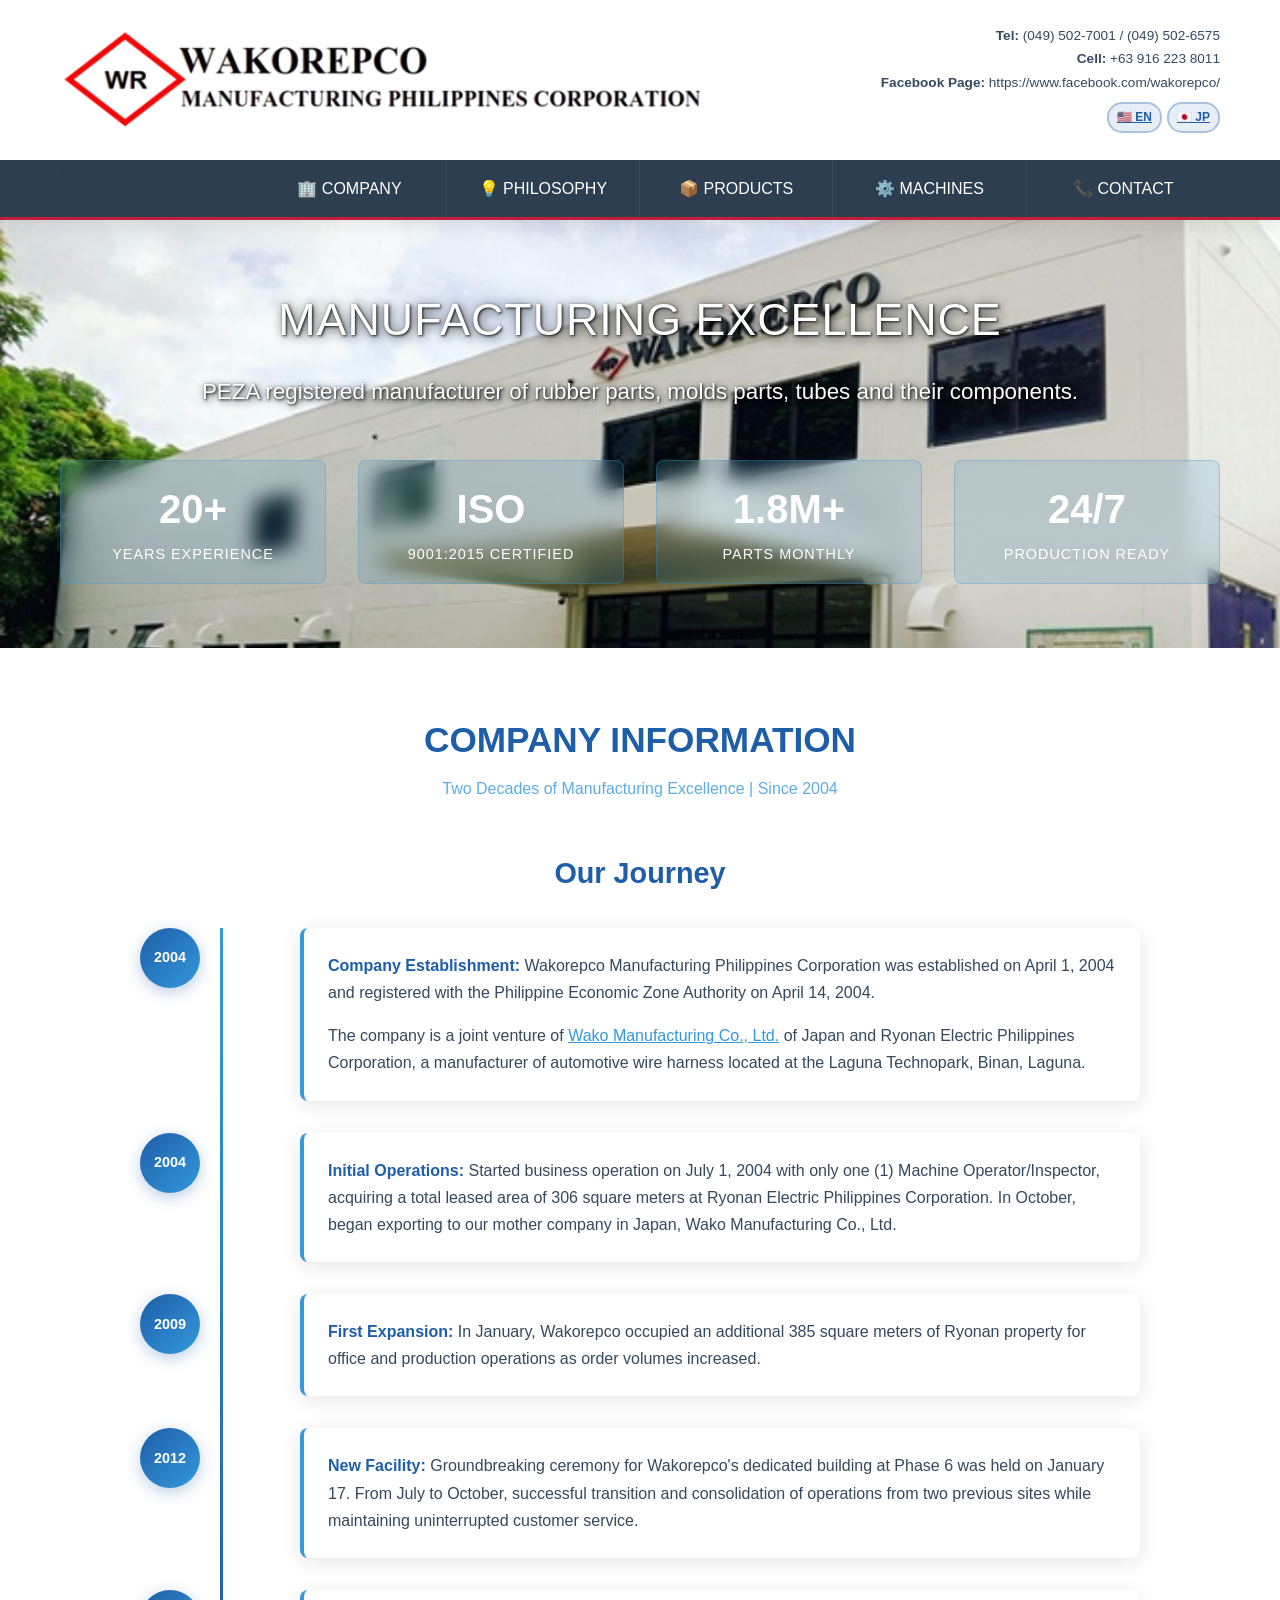
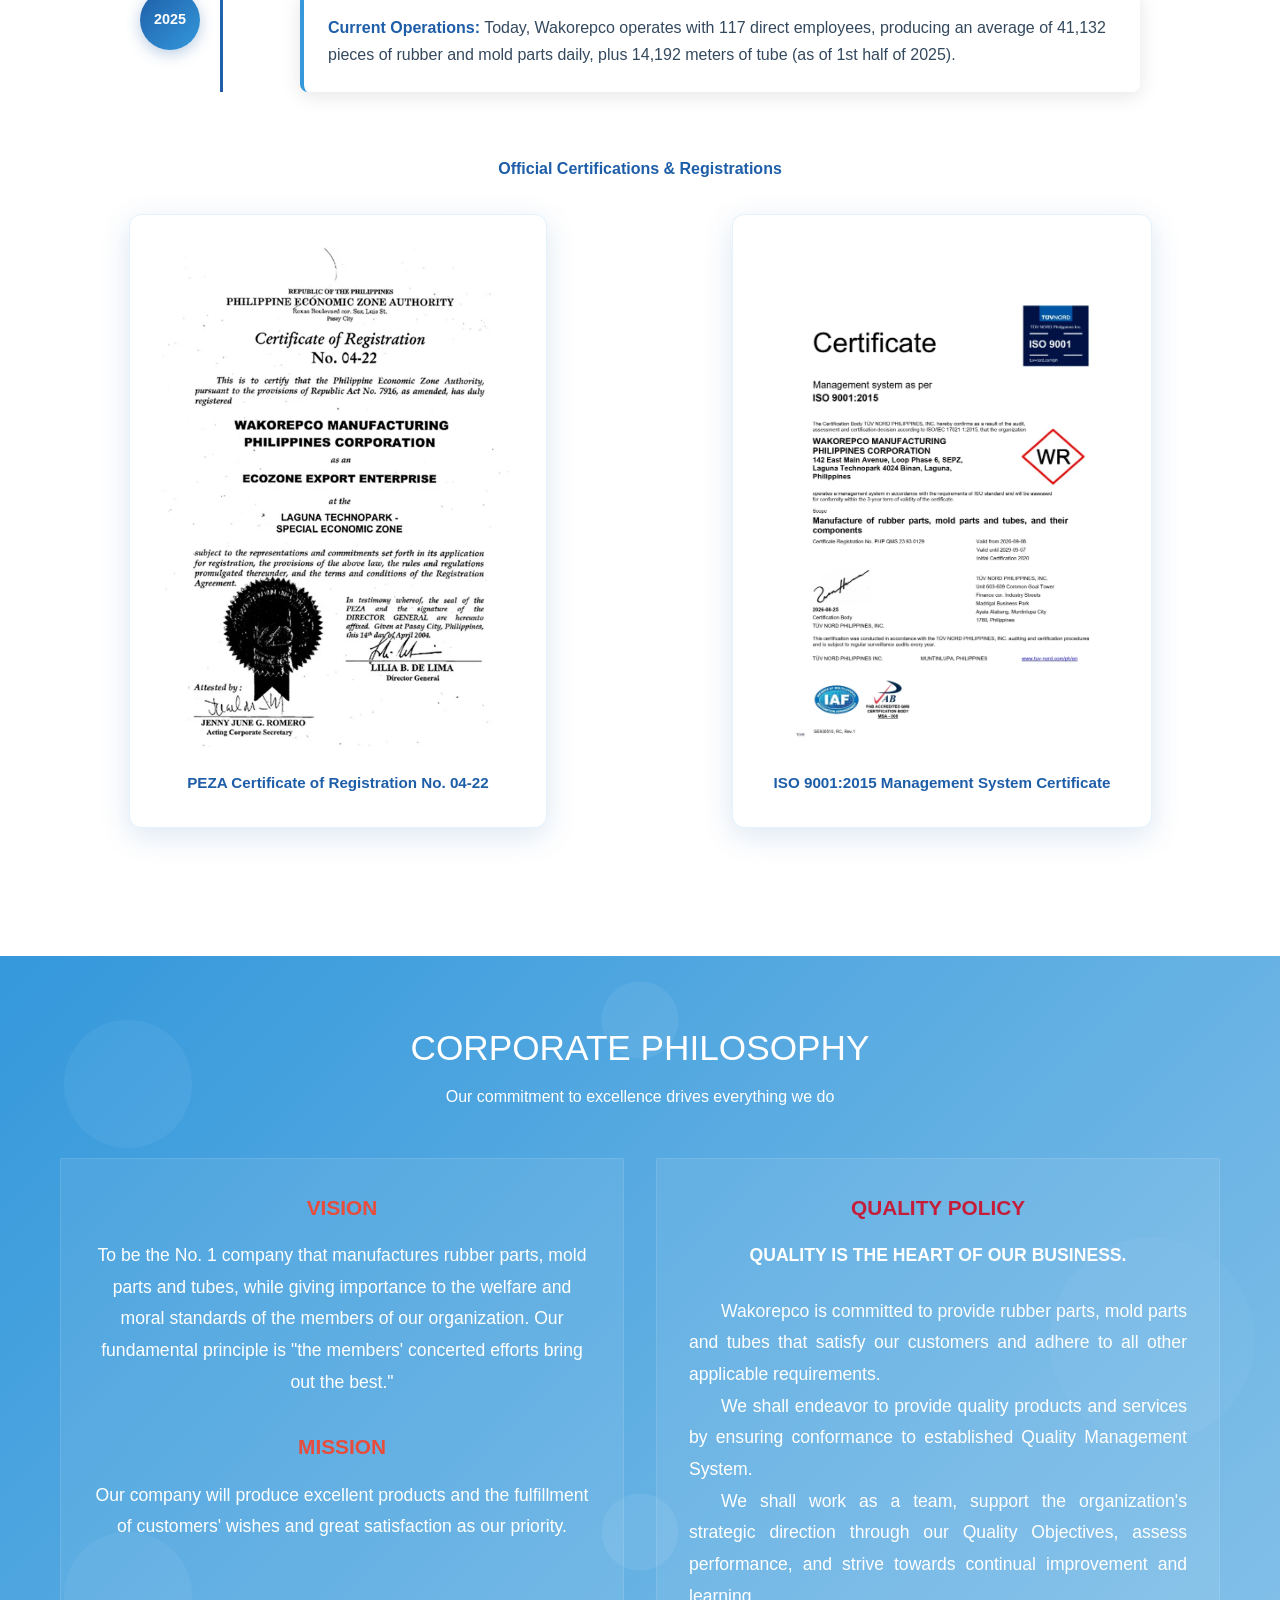
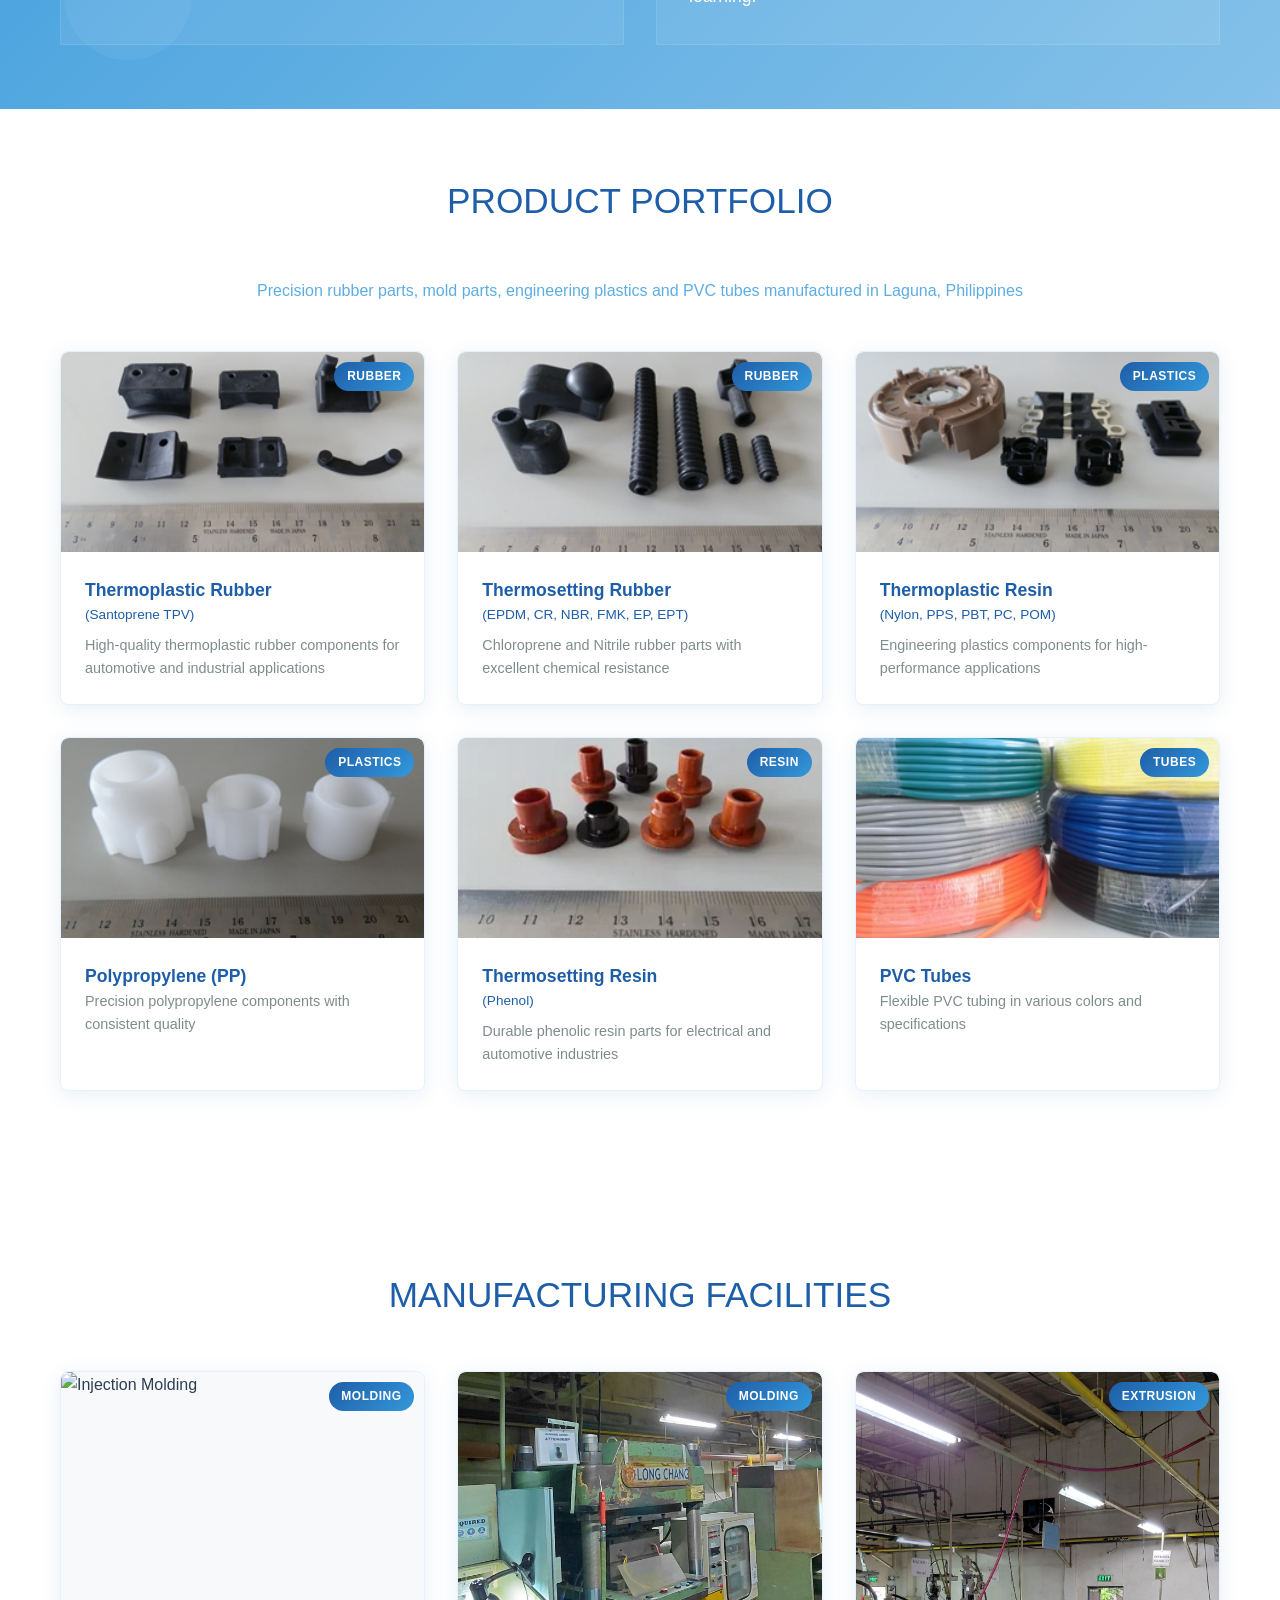
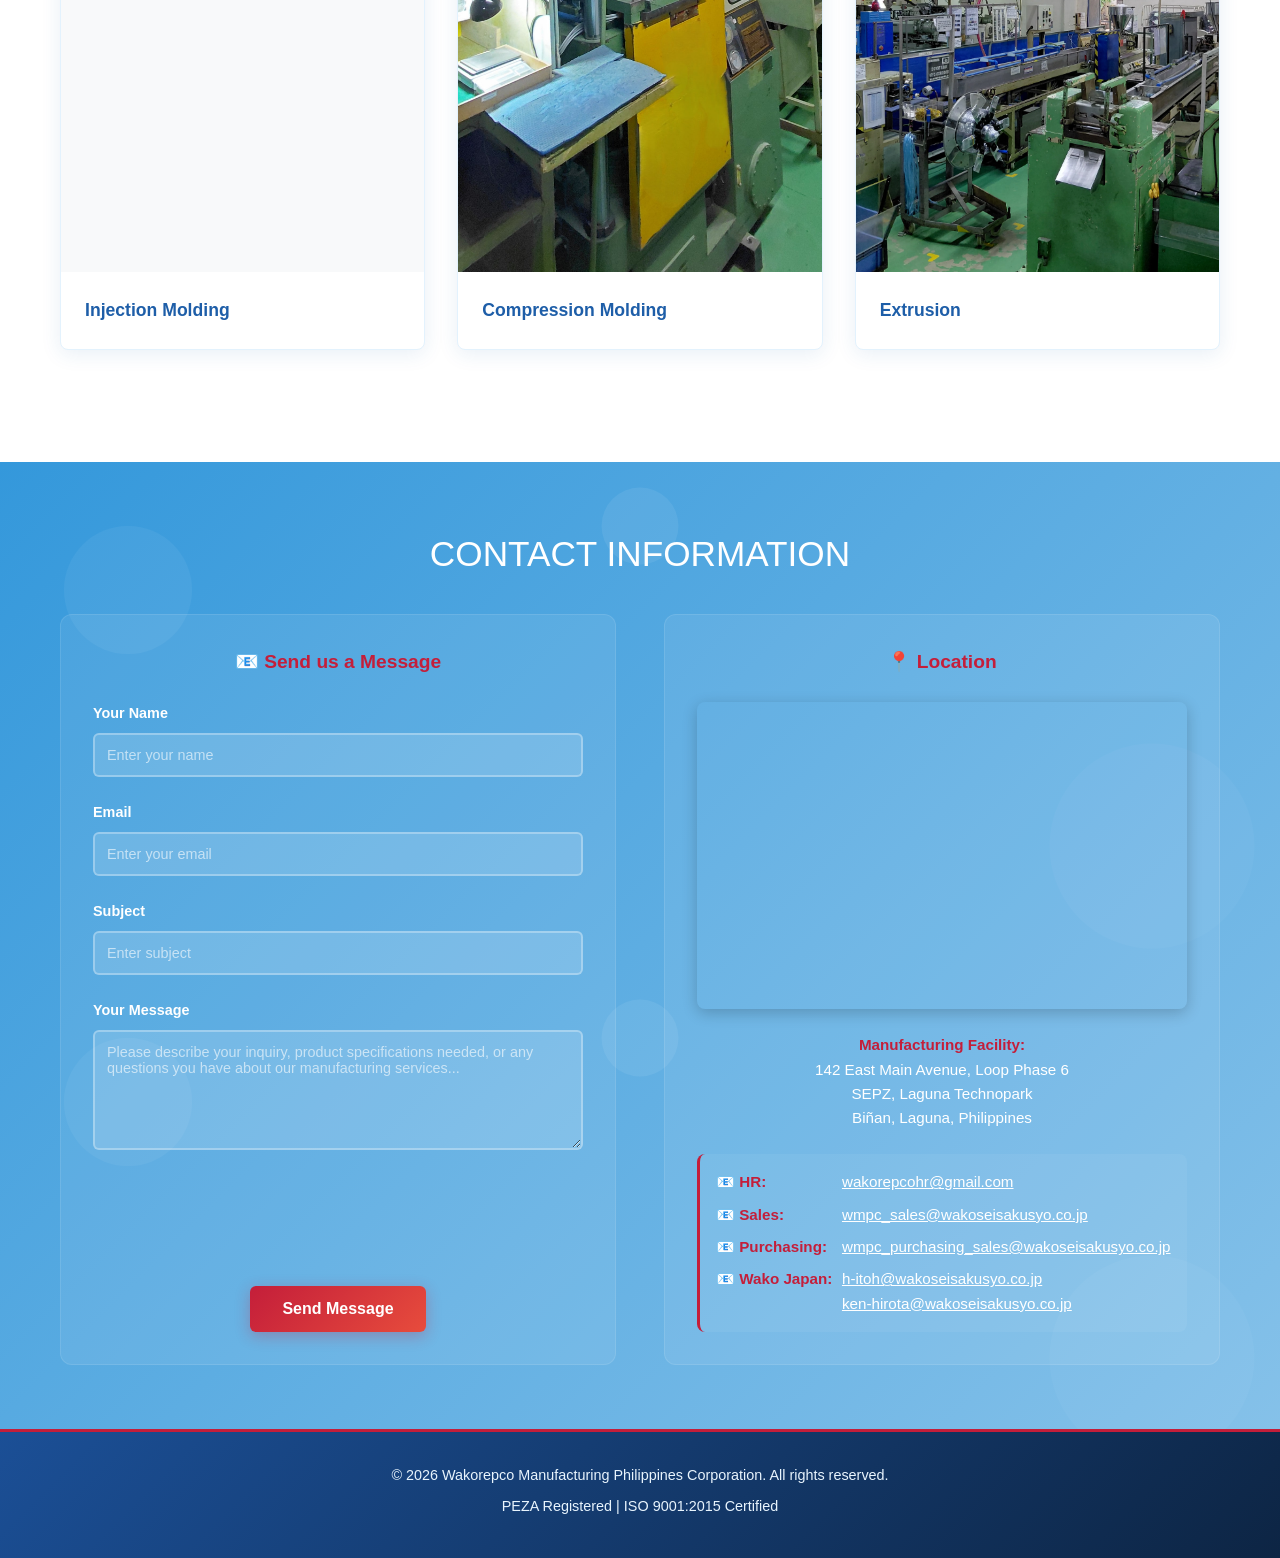
==== commit 90ae7a68: "Update ISO 9001 certificate to 2026-2029 renewal Replace iso.jpg/iso.webp with the TÜV NORD renewal " ====
--- a/index.html
+++ b/index.html
@@ -377,7 +377,10 @@
                         <p>PEZA Certificate of Registration No. 04-22</p>
                     </div>
                     <div class="cert-image">
-                        <img src="iso.jpg" loading="lazy" alt="ISO 9001:2015 Certificate" />
+                        <picture>
+                            <source srcset="iso.webp" type="image/webp">
+                            <img src="iso.jpg" loading="lazy" alt="ISO 9001:2015 Certificate" />
+                        </picture>
                         <p>ISO 9001:2015 Management System Certificate</p>
                     </div>
                 </div>
